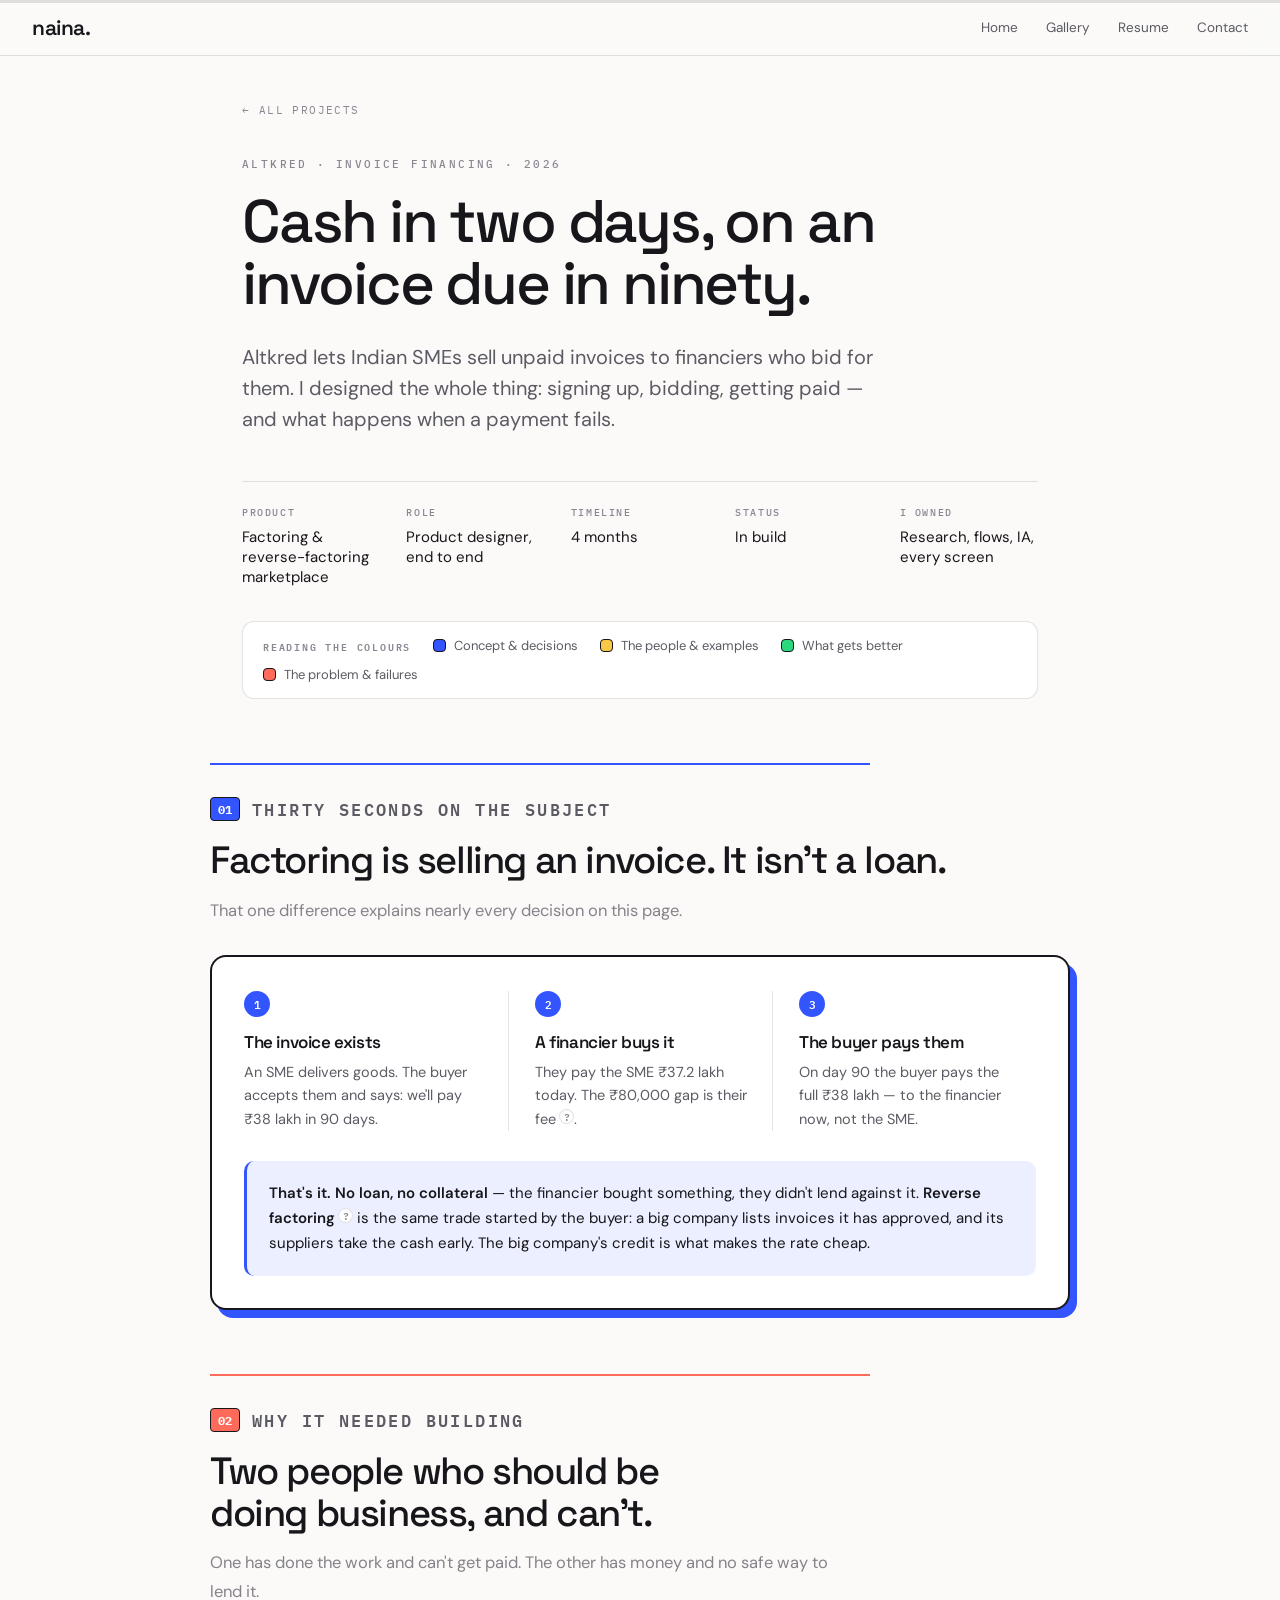
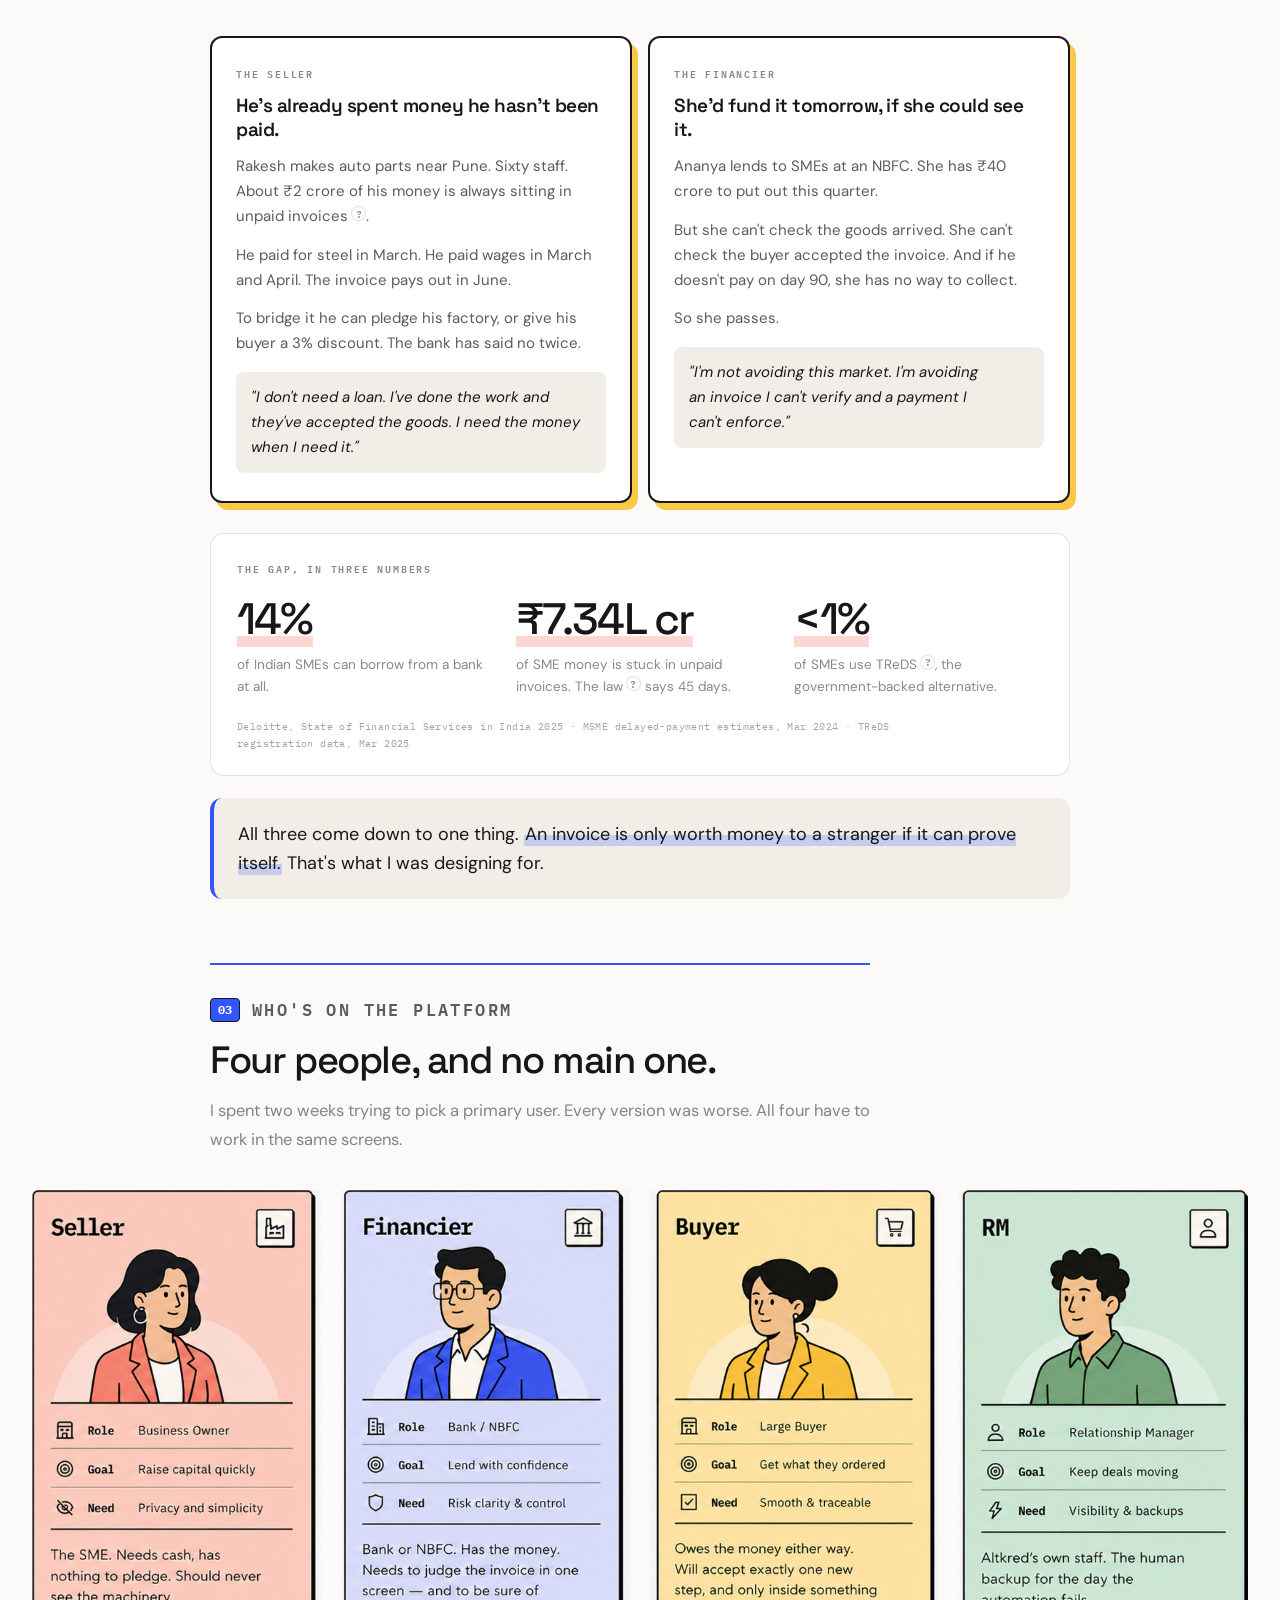
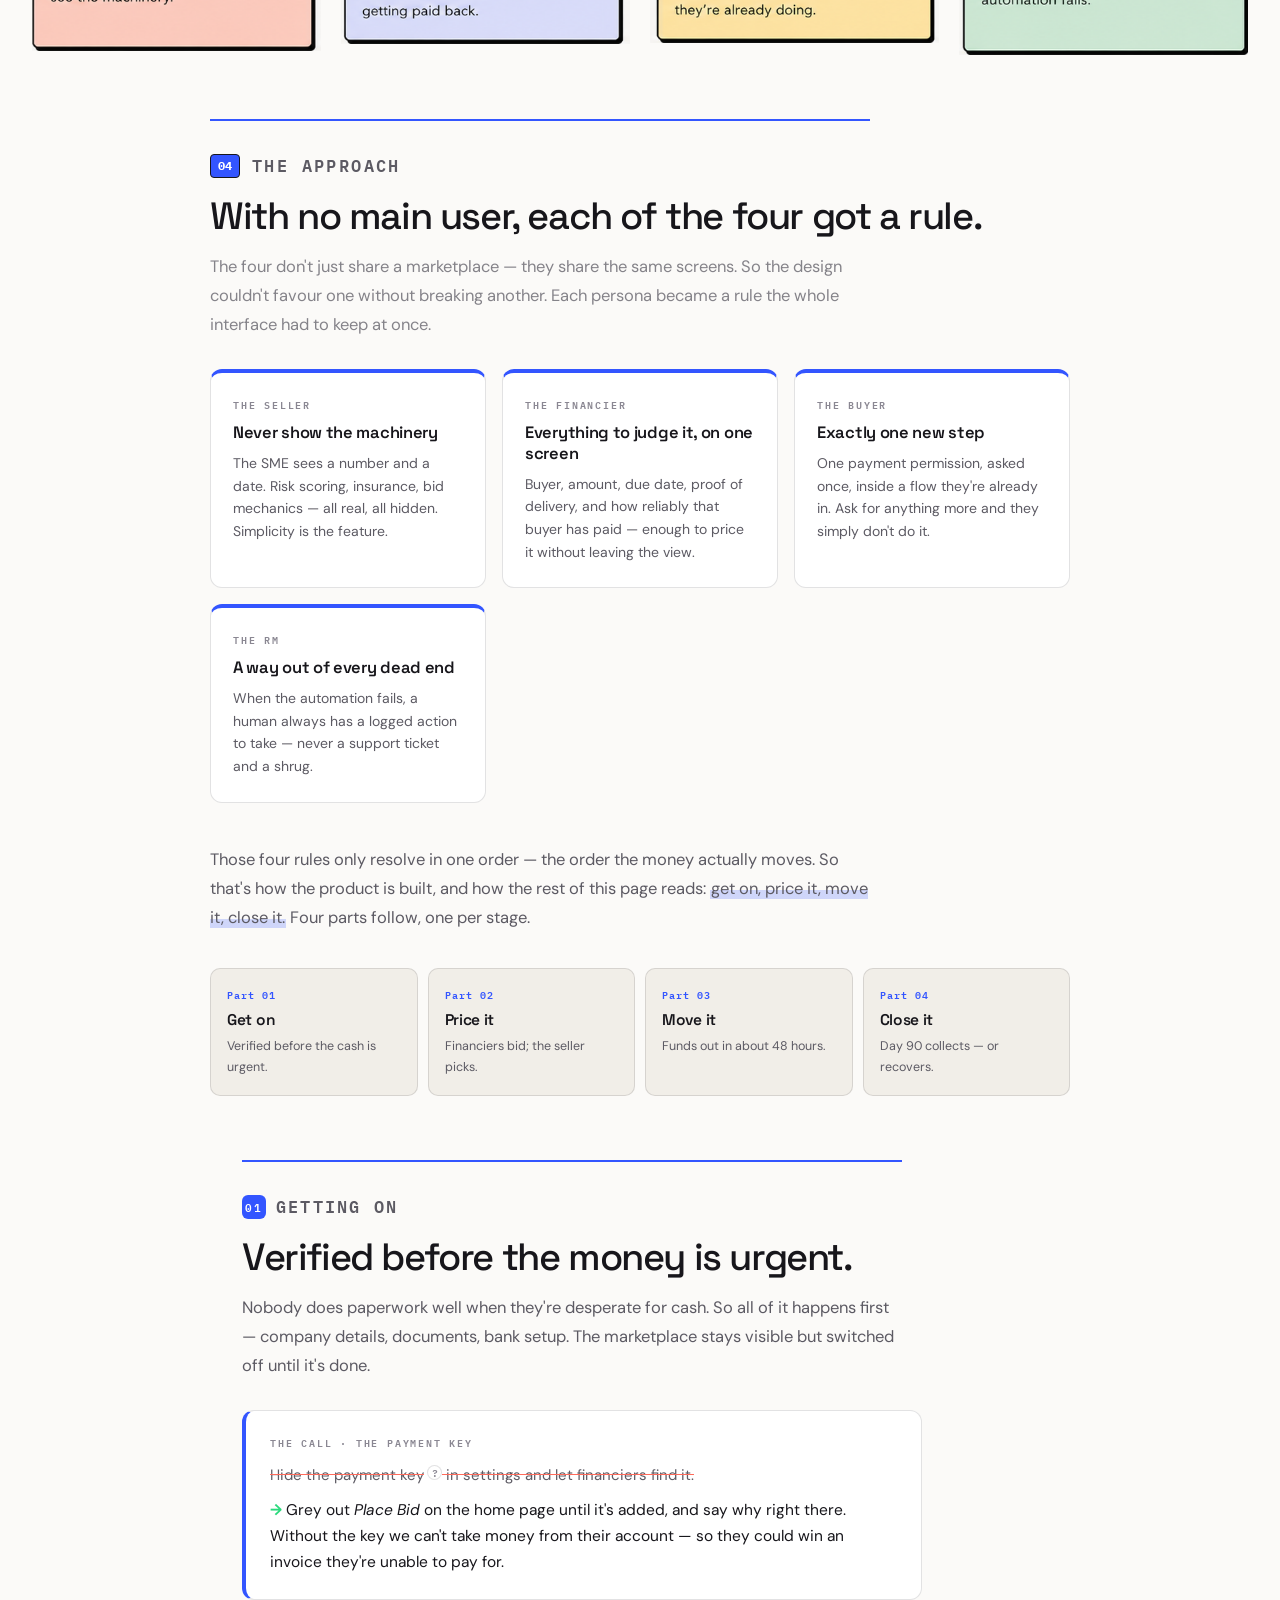
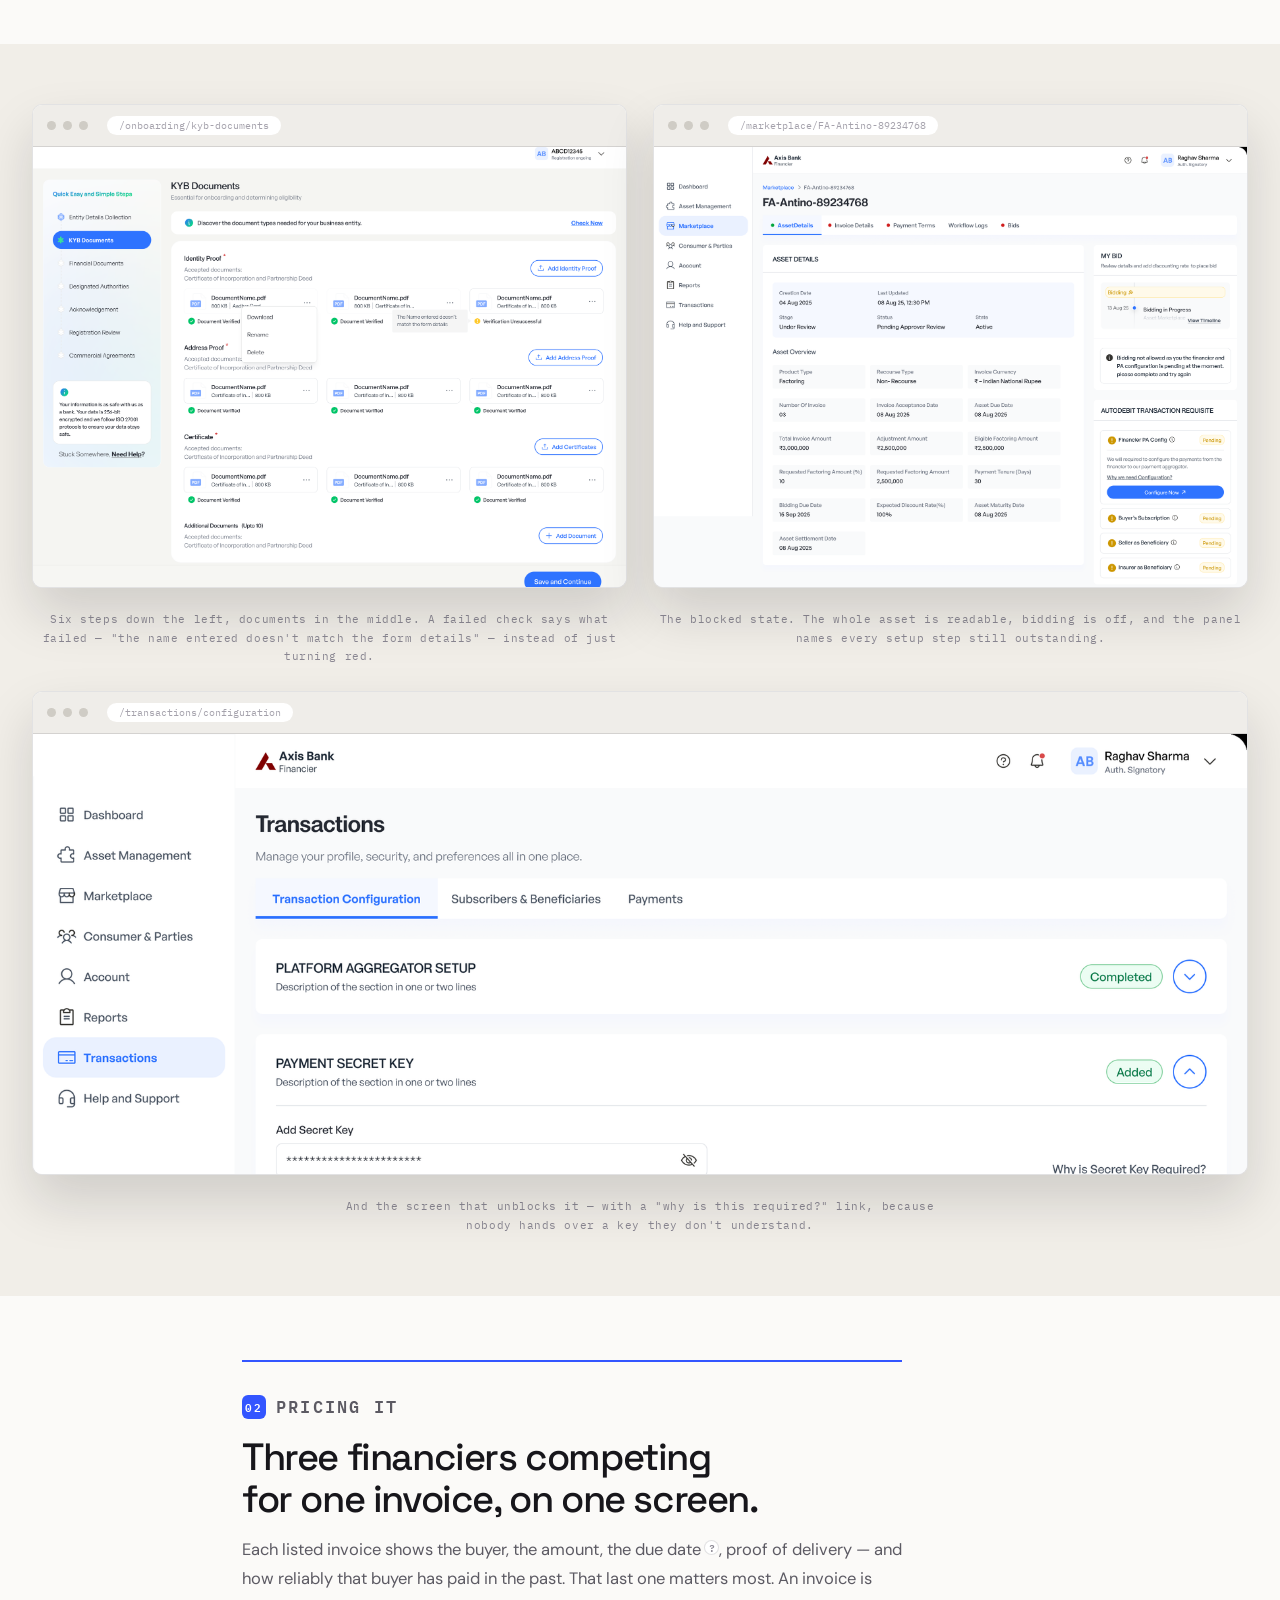
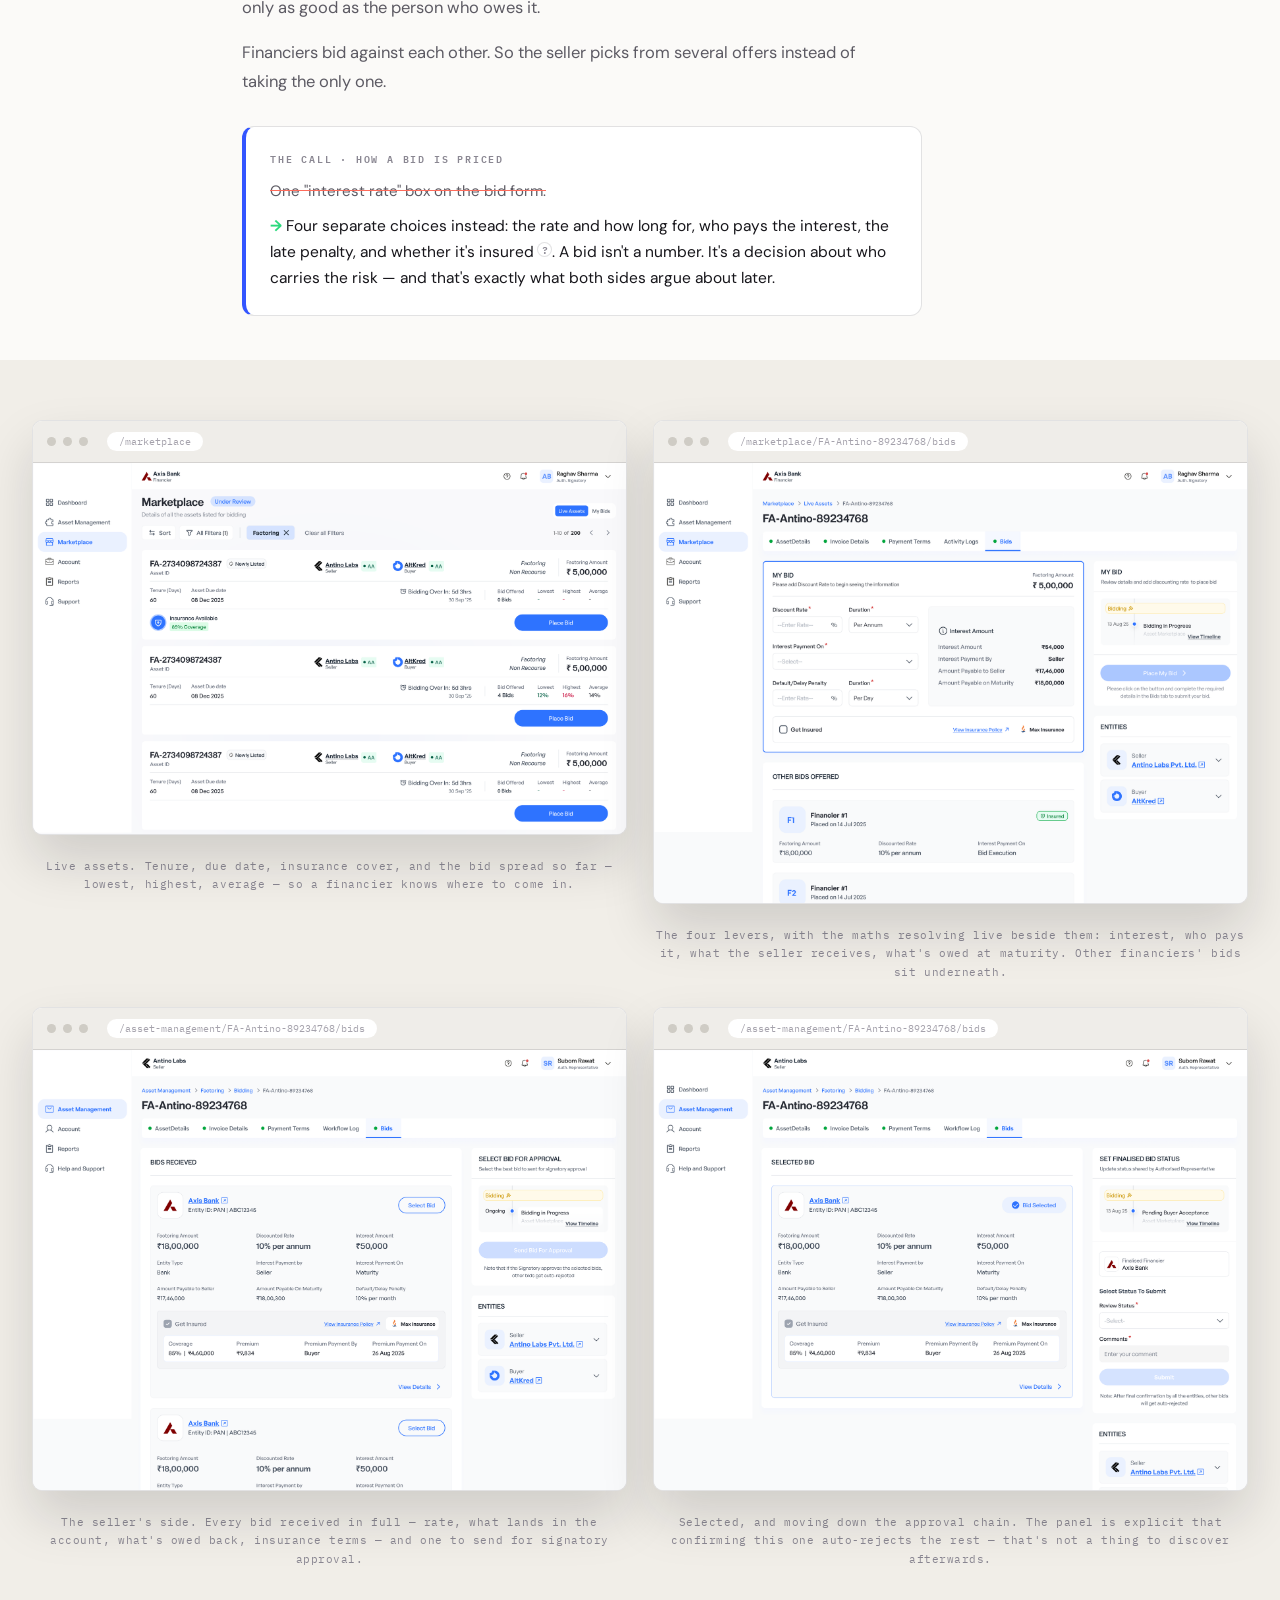
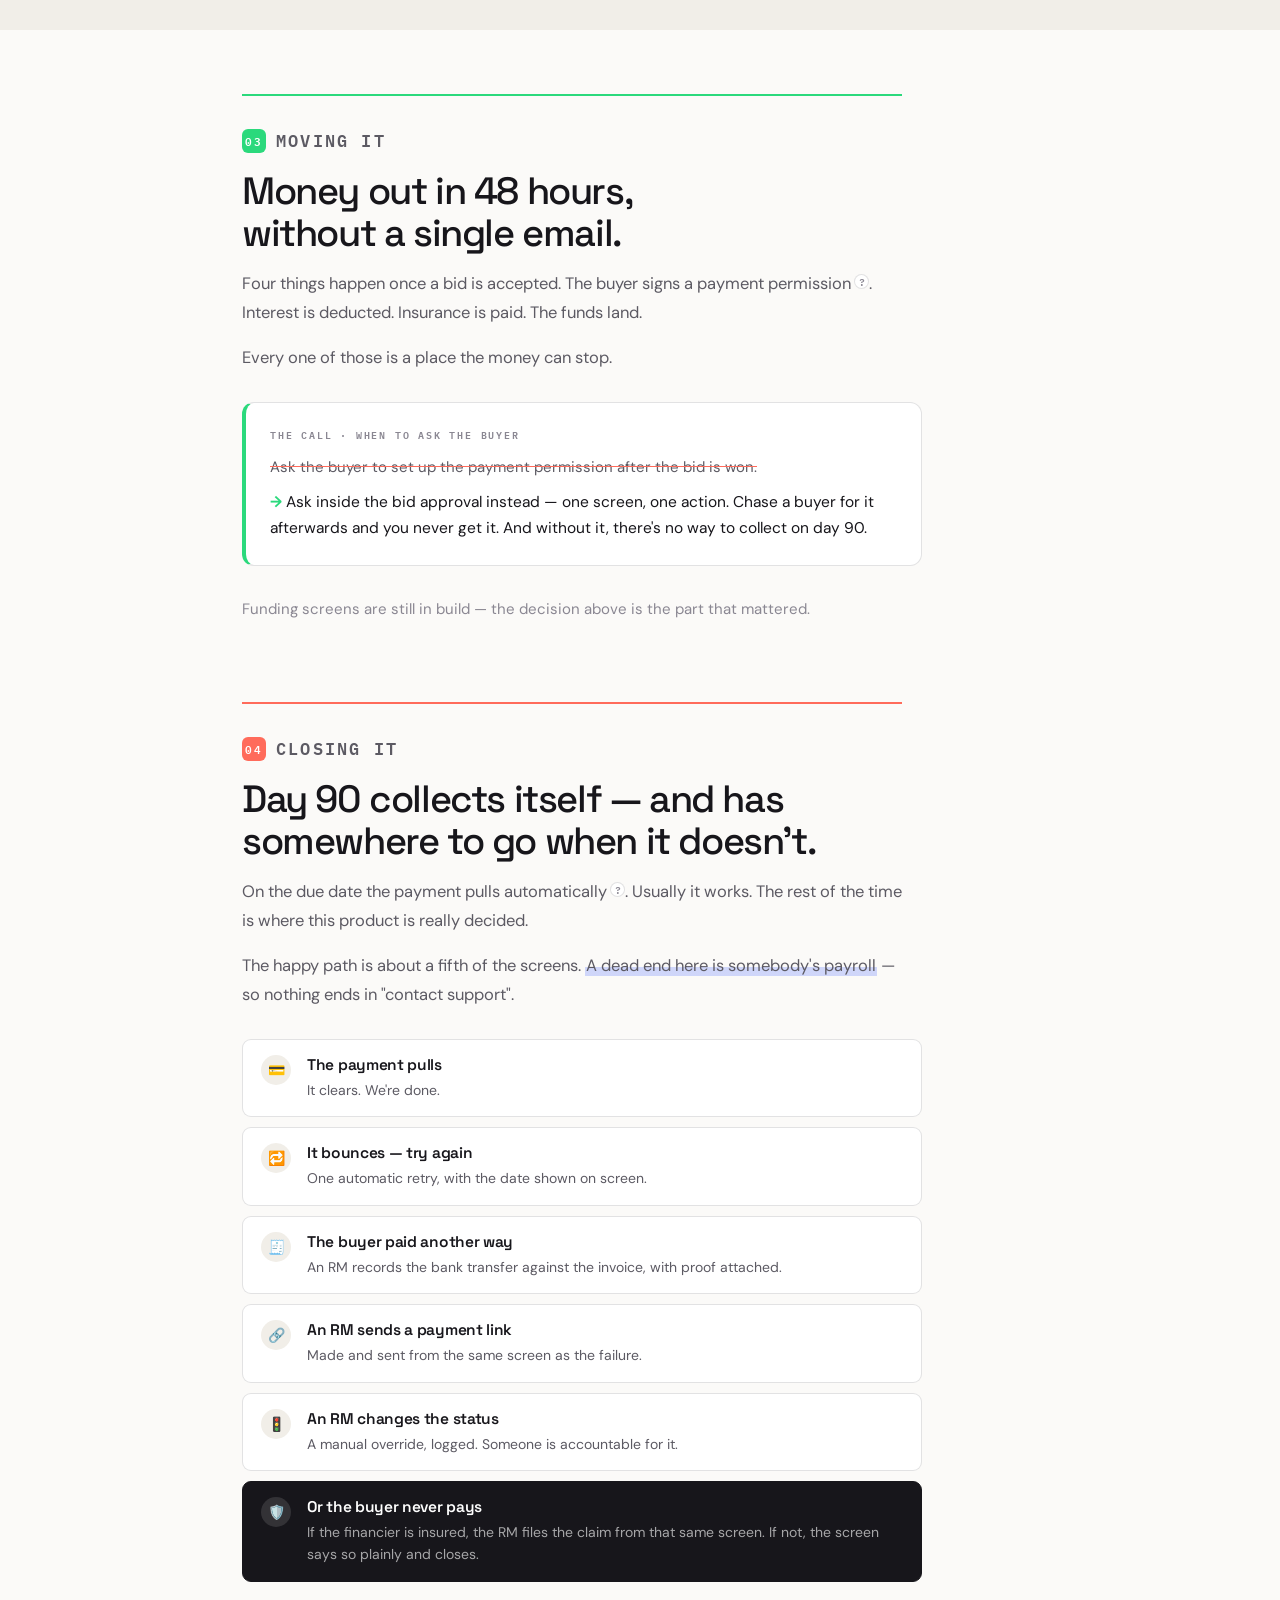
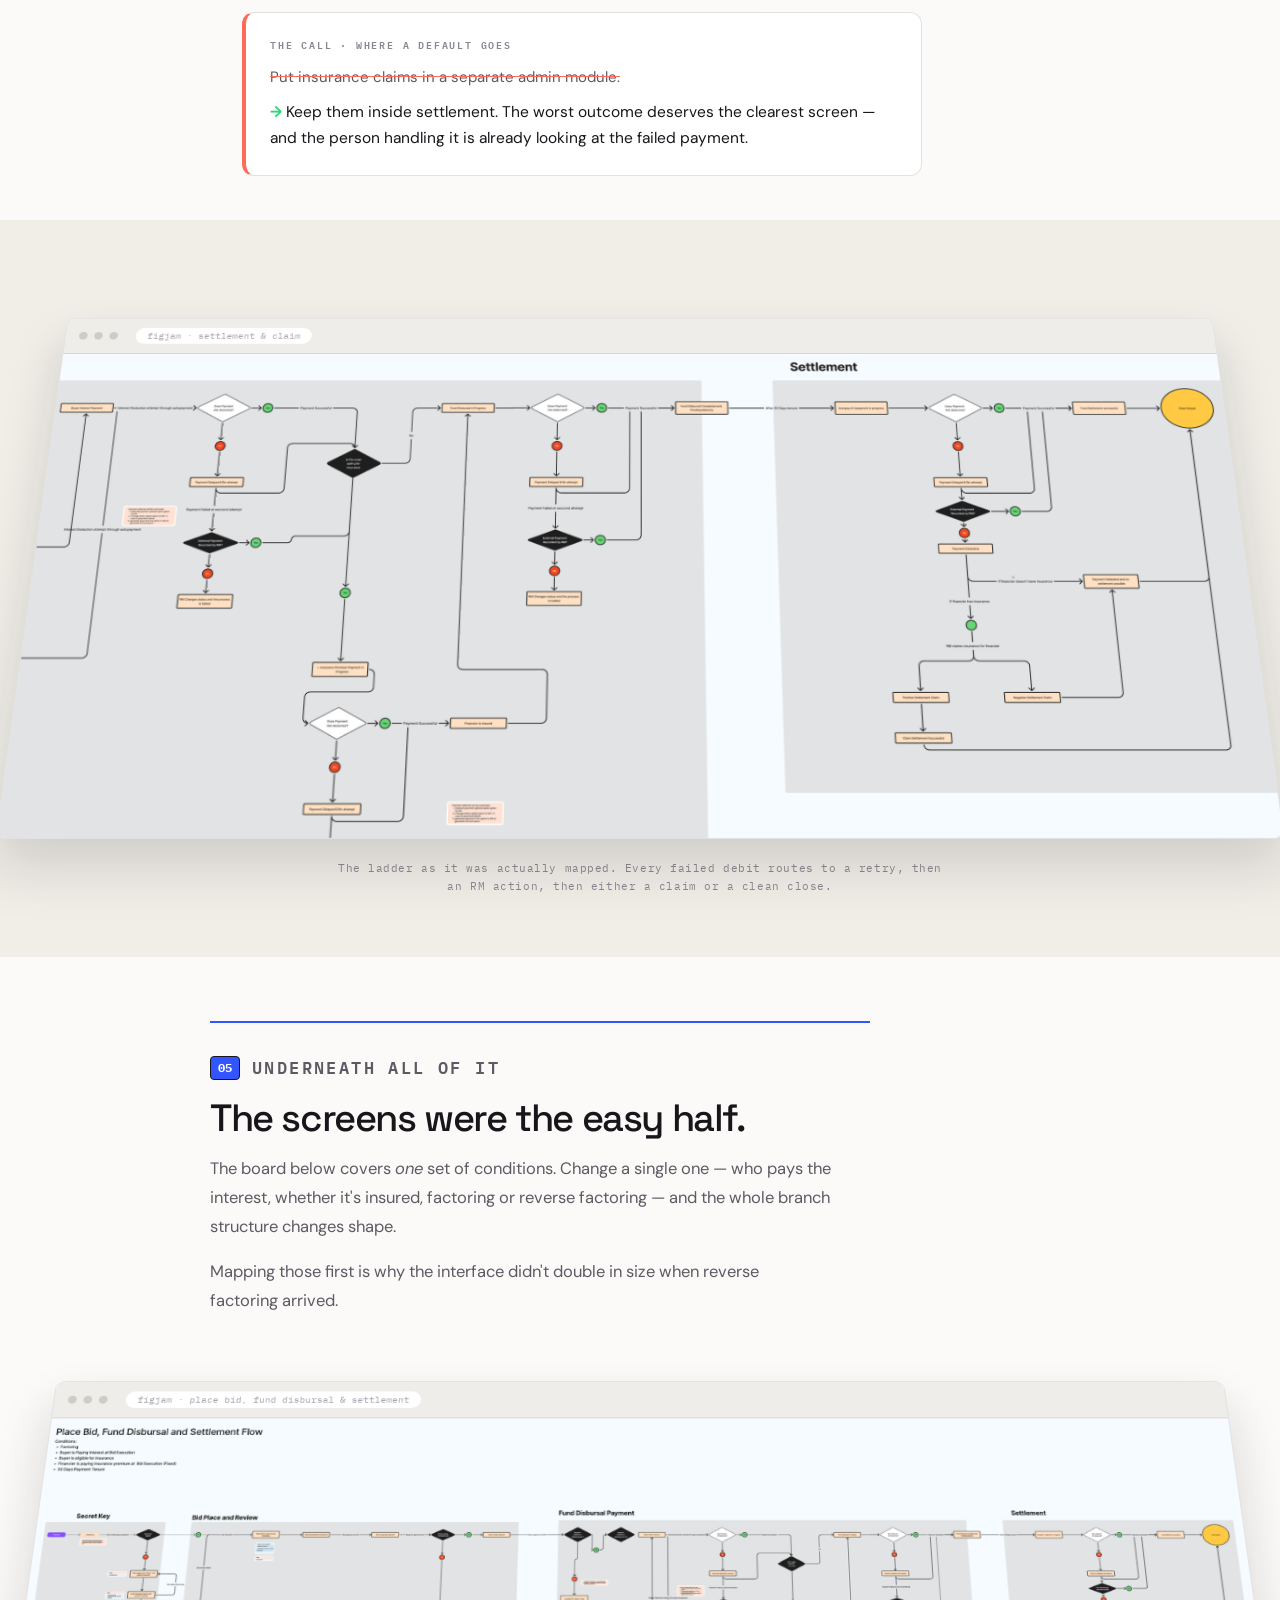
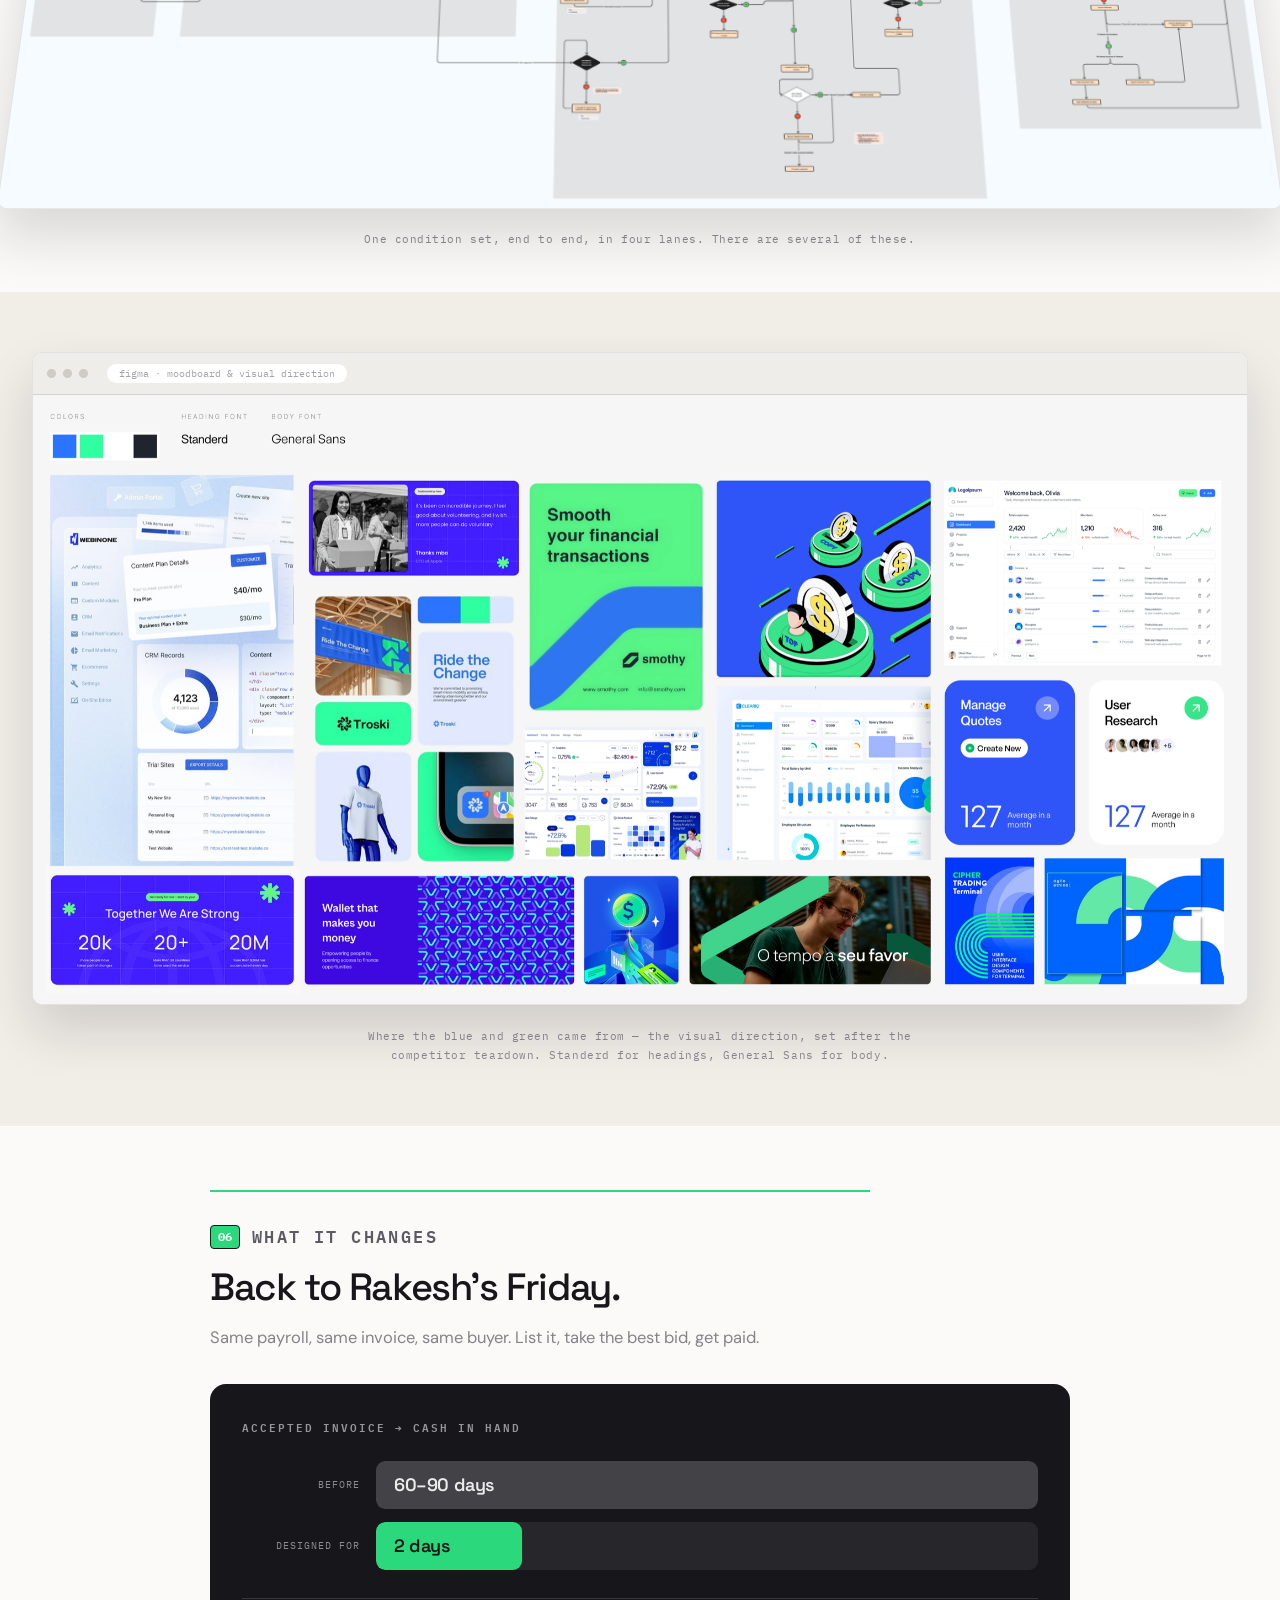
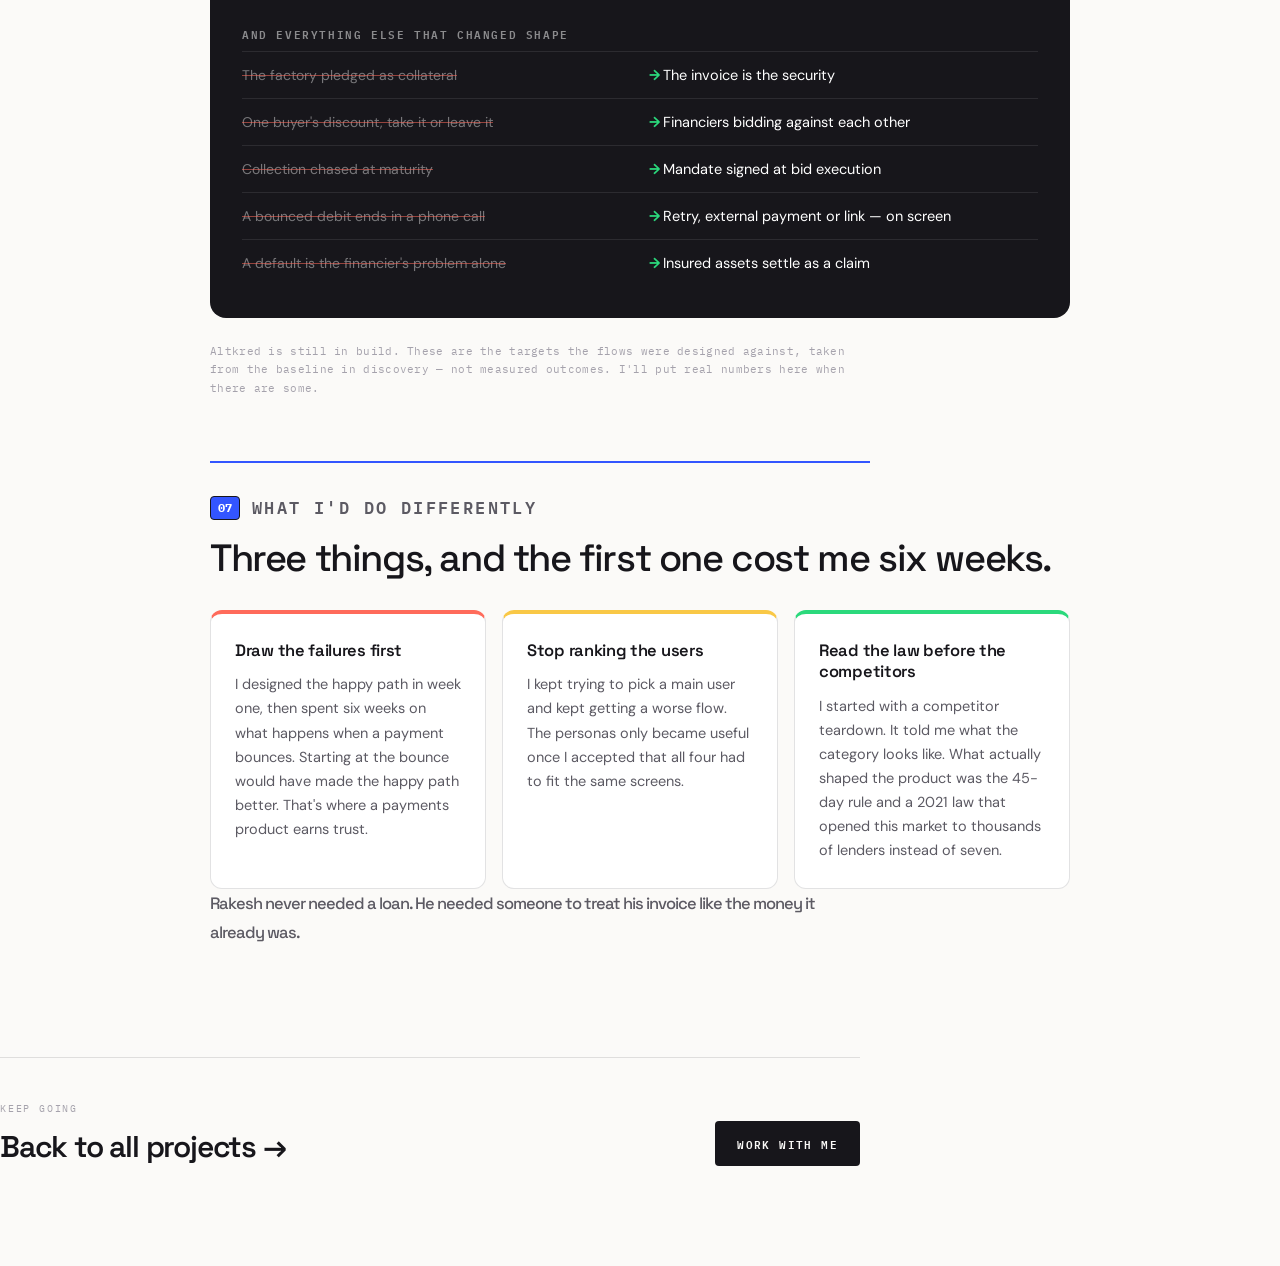
==== case-study-altkred.html @ 7bcc80dd "Portfolio pass: fixed header + Resume, semantic colours, AltKred polish Site-wide - Header is now fi" ====
<!DOCTYPE html>
<html lang="en">
<head>
<meta charset="utf-8">
<meta name="viewport" content="width=device-width, initial-scale=1">
<title>Altkred — Case Study — Naina Gupta</title>
<meta name="description" content="Cash in two days on an invoice due in ninety. How I designed Altkred, an invoice-financing marketplace for Indian SMEs — onboarding to settlement.">
<link rel="preconnect" href="https://fonts.googleapis.com">
<link rel="preconnect" href="https://fonts.gstatic.com" crossorigin>
<link href="https://fonts.googleapis.com/css2?family=Space+Grotesk:wght@400;500;600;700&family=DM+Sans:wght@400;500;600&family=IBM+Plex+Mono:wght@400;500;600&display=swap" rel="stylesheet">

<!--
  ─────────────────────────────────────────────────────────────
  DROPPING IN REAL SCREENS
  Every mockup slot looks like this:

      <div class="ph">LABEL<small>1600 × 1000</small></div>

  Replace that one line with:

      <img class="ph" src="assets/your-export.png" alt="...">

  Nothing else changes — the frame, tilt and caption all stay.
  ─────────────────────────────────────────────────────────────
-->

<style>
  :root {
    --ink: #17161B;
    --muted: #5C5A63;
    --faint: #8A8792;
    --hair: rgba(23,22,27,.12);
    --paper: #FBFAF8;
    --tint: #F1EEE8;

    --yellow: #F9C846;
    --mint:   #63E3C2;
    --purple: #A66BFF;
    --pink:   #FF7EB6;
    --lime:   #C4E75A;
    --coral:  #FF6B5B;

    /* Altkred's own two */
    --blue:   #3355FF;
    --green:  #2BD97C;

    --accent: var(--blue);
    --accent-soft: rgba(51,85,255,.22);
  }

  *, *::before, *::after { box-sizing: border-box; }
  html { scroll-behavior: smooth; scroll-padding-top: 76px; }
  body {
    margin: 0; padding-top: 54px; background: var(--paper); color: var(--ink);
    font-family: 'DM Sans', sans-serif; -webkit-font-smoothing: antialiased;
  }
  @media (prefers-reduced-motion: reduce) { html { scroll-behavior: auto; } }

  /* ── shell ─────────────────────────────────────────────── */
  .wrap { max-width: 860px;  margin: 0 auto; padding: 0 32px; }
  .wide { max-width: 1300px; margin: 0 auto; padding: 0 32px; }

  .rail { position: fixed; top: 0; left: 0; right: 0; height: 3px; background: var(--hair); z-index: 60; }
  .rail > i {
    display: block; height: 100%;
    background: linear-gradient(90deg, var(--blue), var(--green));
    transform: scaleX(0); transform-origin: 0 50%;
  }

  nav.top {
    position: fixed; top: 0; left: 0; right: 0; z-index: 50;
    display: flex; align-items: center; justify-content: space-between; gap: 16px;
    padding: 14px 32px;
    background: rgba(251,250,248,.82); backdrop-filter: saturate(1.15) blur(11px);
    -webkit-backdrop-filter: saturate(1.15) blur(11px); border-bottom: 1px solid var(--hair);
  }
  nav.top .mark {
    font-family: 'Space Grotesk', sans-serif; font-weight: 600; font-size: 21px;
    letter-spacing: -.4px; color: var(--ink); text-decoration: none;
  }
  nav.top .links { display: flex; gap: 28px; }
  nav.top .links a { text-decoration: none; font-size: 13.5px; color: var(--muted); transition: color .2s; }
  nav.top .links a:hover { color: var(--ink); }

  /* ── type ──────────────────────────────────────────────── */
  .kicker {
    margin: 0 0 20px; font-family: 'IBM Plex Mono', monospace; font-size: 10.5px;
    font-weight: 500; letter-spacing: 2.4px; text-transform: uppercase; color: var(--faint);
  }
  h1 {
    margin: 0; font-family: 'Space Grotesk', sans-serif; font-weight: 500;
    font-size: clamp(34px, 6.2vw, 60px); line-height: 1.04; letter-spacing: -2.2px;
    text-wrap: balance;
  }
  h2 {
    margin: 0 0 14px; font-family: 'Space Grotesk', sans-serif; font-weight: 500;
    font-size: clamp(26px, 4.6vw, 38px); line-height: 1.1; letter-spacing: -1.4px;
    text-wrap: balance;
  }
  .standfirst { margin: 26px 0 0; font-size: clamp(17px, 2.3vw, 20px); line-height: 1.55; color: var(--muted); max-width: 640px; text-wrap: pretty; }
  .sub { margin: 0 0 30px; font-size: clamp(16px, 2.1vw, 18.5px); line-height: 1.6; color: var(--ink); opacity: .74; max-width: 660px; text-wrap: pretty; }
  p { text-wrap: pretty; }
  .sec p { margin: 0 0 16px; font-size: 16.5px; line-height: 1.76; color: var(--muted); max-width: 660px; }
  .sec p:last-child { margin-bottom: 0; }
  /* highlights always mean "important note" — one colour, blue, everywhere */
  mark.hl { background: linear-gradient(transparent 56%, rgba(51,85,255,.22) 56%); color: inherit; padding: 0 1px; }
  strong { font-weight: 600; color: var(--ink); }

  .sec { padding: 64px 0 0; scroll-margin-top: 76px; }
  /* every section opens with a rule in its own semantic colour, so the
     boundary between one section and the next is unmistakable */
  .eyebrow {
    display: flex; align-items: center; gap: 12px; margin: 0 0 22px;
    padding-top: 30px; border-top: 2px solid var(--accent);
    font-family: 'IBM Plex Mono', monospace; font-size: 11px; font-weight: 600;
    letter-spacing: 2.4px; text-transform: uppercase; color: var(--ink);
  }
  .eyebrow b {
    display: inline-flex; align-items: center; justify-content: center;
    min-width: 30px; height: 24px; padding: 0 7px; border-radius: 4px;
    background: var(--accent); border: 1.5px solid var(--ink); color: #FFFFFF;
    font-size: 12px; letter-spacing: 0;
  }

  /* ── meta strip ────────────────────────────────────────── */
  .meta {
    display: grid; grid-template-columns: repeat(auto-fit, minmax(132px, 1fr));
    gap: 26px; margin: 46px 0 0; padding-top: 24px; border-top: 1px solid var(--hair);
  }
  .meta dt { font-family: 'IBM Plex Mono', monospace; font-size: 9.5px; font-weight: 500; letter-spacing: 1.6px; text-transform: uppercase; color: var(--faint); }
  .meta dd { margin: 8px 0 0; font-size: 15px; }

  /* ── glossary "?" ──────────────────────────────────────── */
  .q {
    display: inline-flex; align-items: center; justify-content: center;
    width: 15px; height: 15px; margin-left: 3px; padding: 0;
    vertical-align: 3px; border: 1px solid var(--hair); border-radius: 50%;
    background: #FFFFFF; color: var(--faint); cursor: pointer;
    font-family: 'IBM Plex Mono', monospace; font-size: 9.5px; font-weight: 600; line-height: 1;
    transition: background .16s ease, color .16s ease, border-color .16s ease;
  }
  .q:hover, .q:focus-visible, .q[aria-expanded="true"] {
    background: var(--ink); color: #FFFFFF; border-color: var(--ink); outline: none;
  }
  .pop {
    position: absolute; z-index: 55; width: min(320px, calc(100vw - 32px));
    padding: 16px 18px 17px; border-radius: 10px;
    background: var(--ink); color: #FFFFFF;
    box-shadow: 0 18px 40px rgba(23,22,27,.3);
    font-size: 14px; line-height: 1.62;
  }
  .pop b {
    display: block; margin-bottom: 7px; color: var(--green);
    font-family: 'IBM Plex Mono', monospace; font-size: 9.5px; font-weight: 600;
    letter-spacing: 1.8px; text-transform: uppercase;
  }
  .glossary-note {
    margin: 30px 0 0; padding: 13px 16px; border-radius: 8px;
    background: var(--tint); border: 1px dashed var(--hair);
    font-family: 'IBM Plex Mono', monospace; font-size: 10.5px; line-height: 1.7;
    letter-spacing: .3px; color: var(--muted);
  }

  /* ── the primer ────────────────────────────────────────── */
  .primer { margin: 30px 0 0; padding: 34px 32px 32px; background: #FFFFFF; border: 2px solid var(--ink); border-radius: 16px; box-shadow: 7px 8px 0 var(--blue); }
  .steps { display: grid; grid-template-columns: repeat(auto-fit, minmax(190px, 1fr)); gap: 0; margin: 0; }
  .step { position: relative; padding: 0 22px 0 0; }
  .step + .step { padding-left: 26px; border-left: 1px solid var(--hair); }
  .step .n {
    display: inline-flex; align-items: center; justify-content: center;
    width: 26px; height: 26px; border-radius: 50%; background: var(--blue); color: #FFFFFF;
    font-family: 'IBM Plex Mono', monospace; font-size: 11px; font-weight: 600;
  }
  .step b { display: block; margin: 14px 0 8px; font-family: 'Space Grotesk', sans-serif; font-weight: 600; font-size: 17px; letter-spacing: -.4px; }
  .step p { margin: 0 !important; font-size: 14.5px !important; line-height: 1.62; color: var(--muted) !important; }
  .primer .flip { margin: 30px 0 0; padding: 20px 22px; border-radius: 10px; background: rgba(51,85,255,.09); border-left: 3px solid var(--blue); }
  .primer .flip p { margin: 0 !important; font-size: 15px !important; line-height: 1.66; color: var(--ink) !important; max-width: none; }

  /* ── stat band ─────────────────────────────────────────── */
  .stats { display: grid; grid-template-columns: repeat(auto-fit, minmax(180px, 1fr)); gap: 30px; margin: 34px 0 0; }
  .stat .n { font-family: 'Space Grotesk', sans-serif; font-weight: 500; font-size: clamp(34px, 4.6vw, 44px); letter-spacing: -1.8px; line-height: 1; }
  .stat .n u { text-decoration: none; box-shadow: inset 0 -11px 0 var(--accent-soft); }
  .stat p { margin: 13px 0 0 !important; font-size: 13.5px !important; line-height: 1.6; color: var(--faint) !important; }
  .source { margin: 24px 0 0 !important; font-family: 'IBM Plex Mono', monospace; font-size: 10px !important; letter-spacing: .4px; color: #A5A2AC !important; }

  /* ── the two-sided problem ─────────────────────────────── */
  .sides { display: grid; grid-template-columns: repeat(auto-fit, minmax(288px, 1fr)); gap: 16px; margin: 30px 0 0; }
  .sideq { padding: 26px 24px 28px; border-radius: 12px; background: #FFFFFF; border: 2px solid var(--ink); }
  /* both cards are people → yellow, per the legend */
  .sideq.a { box-shadow: 6px 7px 0 var(--yellow); }
  .sideq.b { box-shadow: 6px 7px 0 var(--yellow); }
  .sideq .who { font-family: 'IBM Plex Mono', monospace; font-size: 9.5px; font-weight: 600; letter-spacing: 1.8px; text-transform: uppercase; color: var(--faint); }
  .sideq h3 { margin: 12px 0 12px; font-family: 'Space Grotesk', sans-serif; font-weight: 600; font-size: 19px; letter-spacing: -.5px; line-height: 1.25; }
  .sideq p { margin: 0 0 14px !important; font-size: 15px !important; line-height: 1.66; color: var(--muted) !important; max-width: none; }
  .sideq p:last-child { margin-bottom: 0 !important; }
  .sideq .said { margin-top: 16px !important; padding: 13px 15px; border-radius: 8px; background: var(--tint); font-style: italic; color: var(--ink) !important; }

  /* ── persona cards ─────────────────────────────────────── */
  .personas { display: grid; grid-template-columns: repeat(4, 1fr); gap: 20px; }
  .personas img { width: 100%; height: auto; display: block; }
  @media (max-width: 1000px) { .personas { grid-template-columns: repeat(2, 1fr); gap: 16px; } }
  @media (max-width: 540px)  { .personas { grid-template-columns: 1fr; max-width: 340px; margin: 0 auto; } }

  /* ── journeys ──────────────────────────────────────────── */
  .journey { padding: 64px 0 0; }
  .jnum {
    display: flex; align-items: center; gap: 10px; margin: 0 0 16px;
    padding-top: 30px; border-top: 2px solid var(--accent);
    font-family: 'IBM Plex Mono', monospace; font-size: 10.5px; font-weight: 600;
    letter-spacing: 2.2px; text-transform: uppercase; color: var(--faint);
  }
  .jnum .part { color: var(--accent); }
  .jnum i { font-style: normal; display: inline-flex; align-items: center; justify-content: center; width: 24px; height: 24px; border-radius: 6px; background: var(--accent); color: #FFFFFF; font-size: 11px; }
  .journey h2 { max-width: 700px; }
  .journey > .wrap > p { font-size: 16.5px; line-height: 1.76; color: var(--muted); max-width: 660px; margin: 0 0 16px; }

  .call {
    margin: 30px 0 0; padding: 22px 24px 24px; border-radius: 12px;
    background: #FFFFFF; border: 1.5px solid var(--hair); border-left: 4px solid var(--accent);
    max-width: 680px;
  }
  .call .lbl { font-family: 'IBM Plex Mono', monospace; font-size: 9.5px; font-weight: 600; letter-spacing: 1.8px; text-transform: uppercase; color: var(--faint); }
  .call .x { margin: 12px 0 10px !important; font-size: 15px !important; line-height: 1.6; color: var(--muted) !important; }
  .call .x s { text-decoration-color: var(--coral); }
  .call .y { margin: 0 !important; font-size: 15.5px !important; line-height: 1.68; color: var(--ink) !important; }
  .call .y::before { content: "→ "; color: var(--green); font-weight: 700; }

  /* ── mockup slots ──────────────────────────────────────── */
  .band { margin: 44px 0 0; padding: 60px 0 62px; background: var(--tint); }
  .band.plain { background: transparent; padding: 0; margin-top: 40px; }
  .shot { margin: 0; perspective: 1600px; }
  .shot + .shot { margin-top: 44px; }
  .browser {
    transform: rotateX(var(--tilt-deg, 18deg)) scale(var(--tilt-scale, 1.04));
    transform-origin: 50% 92%;
    border-radius: 10px; overflow: hidden; background: #FFFFFF;
    border: 1.5px solid var(--hair); box-shadow: 0 26px 52px rgba(23,22,27,.15);
    will-change: transform;
  }
  .browser .bar { display: flex; align-items: center; gap: 7px; padding: 11px 14px; background: #EFEDE9; border-bottom: 1px solid var(--hair); }
  .browser .bar i { width: 9px; height: 9px; border-radius: 50%; background: #CFCCC5; }
  .browser .bar span { margin-left: 12px; padding: 3px 12px; border-radius: 20px; background: #FFFFFF; font-family: 'IBM Plex Mono', monospace; font-size: 10px; color: #A5A2AC; }
  .ph {
    display: flex; flex-direction: column; align-items: center; justify-content: center; gap: 8px;
    width: 100%; aspect-ratio: 16/10; background:
      repeating-linear-gradient(135deg, rgba(51,85,255,.045) 0 12px, transparent 12px 24px), #F7F7F9;
    font-family: 'IBM Plex Mono', monospace; font-size: 11px; font-weight: 600;
    letter-spacing: 1.8px; text-transform: uppercase; color: #B4B1BA; text-align: center; padding: 20px;
  }
  .ph small { font-size: 9.5px; font-weight: 400; letter-spacing: 1px; color: #C9C6CE; }
  /* product screens are capped so they don't dominate the page; the top of
     each screen is what matters, so the crop is anchored to the top */
  img.ph { display: block; width: 100%; aspect-ratio: auto; height: auto; max-height: 440px; object-fit: cover; object-position: top center; background: none; padding: 0; }
  /* wide reference boards (flow boards, moodboard) are meant to be seen whole */
  .wideboard img.ph { max-height: none; object-fit: contain; }

  /* two screens per row */
  .grid2 { display: grid; grid-template-columns: repeat(2, 1fr); gap: 26px; margin: 0; }
  .grid2 > .shot { margin: 0; }
  .grid2 > .shot:last-child:nth-child(odd) { grid-column: 1 / -1; }
  .grid2 figcaption { text-align: left; margin-left: 0; }

  /* the evidence panel + takeaway in the problem section */
  .evidence { margin: 30px 0 0; padding: 26px 26px 22px; border: 1.5px solid var(--hair); border-radius: 14px; background: #FFFFFF; }
  .evidence .ev-label { margin: 0 0 20px; font-family: 'IBM Plex Mono', monospace; font-size: 10px; font-weight: 600; letter-spacing: 1.8px; text-transform: uppercase; color: var(--faint); }
  .evidence .stats { margin: 0; }
  .evidence .source { margin: 20px 0 0 !important; }
  .takeaway { margin: 22px 0 0; padding: 22px 24px; border-radius: 12px; background: var(--tint); border-left: 4px solid var(--blue); }
  .takeaway p { margin: 0 !important; font-size: 18px !important; line-height: 1.6; color: var(--ink) !important; max-width: none; }
  .shot figcaption {
    margin: 22px auto 0; max-width: 620px; text-align: center;
    font-family: 'IBM Plex Mono', monospace; font-size: 10.5px; line-height: 1.75;
    letter-spacing: .55px; color: var(--faint);
  }
  .pair { display: grid; grid-template-columns: repeat(auto-fit, minmax(300px, 1fr)); gap: 28px; }
  .pair .shot + .shot { margin-top: 0; }
  .pair figcaption { text-align: left; margin-left: 0; }
  .pair .ph { aspect-ratio: 4/3; }

  /* ── the recovery ladder ───────────────────────────────── */
  .ladder { margin: 30px 0 0; display: grid; gap: 10px; max-width: 680px; }
  .rung { display: grid; grid-template-columns: 30px 1fr; gap: 16px; align-items: start; padding: 15px 18px; border-radius: 9px; background: #FFFFFF; border: 1.5px solid var(--hair); }
  .rung i { font-style: normal; display: inline-flex; align-items: center; justify-content: center; width: 30px; height: 30px; border-radius: 50%; background: var(--tint); font-size: 14px; }
  .rung b { display: block; font-family: 'Space Grotesk', sans-serif; font-weight: 600; font-size: 15.5px; letter-spacing: -.3px; }
  .rung span { display: block; margin-top: 4px; font-size: 14px; line-height: 1.6; color: var(--muted); }
  .rung.last { background: var(--ink); border-color: var(--ink); }
  .rung.last b { color: #FFFFFF; }
  .rung.last span { color: rgba(255,255,255,.62); }
  .rung.last i { background: rgba(255,255,255,.12); }

  /* ── outcome ───────────────────────────────────────────── */
  .metric { margin: 32px 0 0; padding: 34px 32px 32px; border-radius: 16px; background: var(--ink); color: #FFFFFF; }
  .metric .cap { margin: 0 0 24px; font-family: 'IBM Plex Mono', monospace; font-size: 10.5px; font-weight: 600; letter-spacing: 2px; text-transform: uppercase; color: rgba(255,255,255,.55); }
  .metric .bar { display: grid; grid-template-columns: 118px 1fr; gap: 16px; align-items: center; margin-bottom: 13px; }
  .metric .bar .lbl { font-family: 'IBM Plex Mono', monospace; font-size: 10px; letter-spacing: 1px; text-transform: uppercase; color: rgba(255,255,255,.5); text-align: right; }
  .metric .track { height: 48px; border-radius: 9px; background: rgba(255,255,255,.07); overflow: hidden; }
  .metric .fill { height: 100%; border-radius: 9px; display: flex; align-items: center; padding: 0 18px; font-family: 'Space Grotesk', sans-serif; font-weight: 600; font-size: 18px; letter-spacing: -.4px; white-space: nowrap; }
  .metric .fill.was { width: 100%; background: rgba(255,255,255,.13); color: rgba(255,255,255,.9); }
  .metric .fill.now { width: 22%; min-width: 146px; background: var(--green); color: var(--ink); }
  .metric .swaps { margin-top: 28px; padding-top: 26px; border-top: 1px solid rgba(255,255,255,.14); }
  .metric .swaps .lbl2 { margin: 0 0 8px; font-family: 'IBM Plex Mono', monospace; font-size: 10.5px; font-weight: 600; letter-spacing: 1.6px; text-transform: uppercase; color: rgba(255,255,255,.5); }
  .metric .swaps .r { display: grid; grid-template-columns: 1fr 1fr; gap: 18px; padding: 14px 0; border-top: 1px solid rgba(255,255,255,.09); align-items: baseline; }
  .metric .swaps .was { font-size: 14px; color: rgba(255,255,255,.42); text-decoration: line-through; text-decoration-color: rgba(255,107,91,.55); }
  .metric .swaps .now { font-size: 14.5px; color: #FFFFFF; }
  .metric .swaps .now::before { content: "→ "; color: var(--green); font-weight: 700; }
  .note { margin: 24px 0 0 !important; font-family: 'IBM Plex Mono', monospace; font-size: 10.5px !important; line-height: 1.75 !important; letter-spacing: .3px; color: #A5A2AC !important; max-width: 620px; }

  /* ── learnings ─────────────────────────────────────────── */
  .learn { display: grid; grid-template-columns: repeat(auto-fit, minmax(230px, 1fr)); gap: 16px; margin: 30px 0 0; }
  .lrn { padding: 26px 24px; border-radius: 12px; background: #FFFFFF; border: 1.5px solid var(--hair); border-top: 4px solid var(--accent); }
  .lrn b { display: block; margin: 0 0 11px; font-family: 'Space Grotesk', sans-serif; font-weight: 600; font-size: 16.5px; letter-spacing: -.3px; line-height: 1.3; }
  .lrn p { margin: 0 !important; font-size: 14.5px !important; line-height: 1.66; color: var(--muted) !important; max-width: none; }
  .closer { margin: 40px 0 0; font-family: 'Space Grotesk', sans-serif; font-weight: 500; font-size: clamp(21px, 3.2vw, 28px); line-height: 1.34; letter-spacing: -1px; color: var(--ink); max-width: 680px; }

  /* ── footer ────────────────────────────────────────────── */
  .end { margin: 110px 0 0; padding: 44px 0 100px; border-top: 1px solid var(--hair); }
  .end-in { display: flex; flex-wrap: wrap; align-items: flex-end; justify-content: space-between; gap: 28px; }
  .end .lead { font-family: 'IBM Plex Mono', monospace; font-size: 10px; letter-spacing: 1.8px; text-transform: uppercase; color: #A5A2AC; }
  .end a.big { display: block; margin-top: 12px; text-decoration: none; font-family: 'Space Grotesk', sans-serif; font-weight: 600; font-size: clamp(24px, 4vw, 30px); letter-spacing: -1.2px; color: var(--ink); }
  .btn {
    display: inline-flex; align-items: center; gap: 10px; padding: 13px 22px;
    text-decoration: none; background: var(--ink); color: var(--paper); border-radius: 4px;
    font-family: 'IBM Plex Mono', monospace; font-size: 11px; font-weight: 600;
    letter-spacing: 1.4px; text-transform: uppercase;
    transition: transform .14s ease, box-shadow .14s ease;
  }
  .btn:hover { transform: translateY(-2px); box-shadow: 0 6px 16px rgba(23,22,27,.22); }

  /* ── colour legend (states what the colours mean) ─────── */
  .legend { display: flex; flex-wrap: wrap; align-items: center; gap: 11px 22px; margin: 34px 0 0; padding: 15px 20px; border: 1px solid var(--hair); border-radius: 12px; background: #FFFFFF; }
  .legend .lgt { font-family: 'IBM Plex Mono', monospace; font-size: 9.5px; font-weight: 600; letter-spacing: 1.8px; text-transform: uppercase; color: var(--faint); }
  .legend .lg { display: inline-flex; align-items: center; gap: 8px; font-size: 13px; color: var(--muted); }
  .legend .lg::before { content: ""; width: 13px; height: 13px; border-radius: 4px; background: var(--c); border: 1.5px solid var(--ink); flex: none; }

  /* ── the approach: principles + phase overview ─────────── */
  .pgrid { display: grid; grid-template-columns: repeat(auto-fit, minmax(224px, 1fr)); gap: 16px; margin: 30px 0 0; }
  .pcard { padding: 22px 22px 24px; border-radius: 12px; background: #FFFFFF; border: 1.5px solid var(--hair); border-top: 4px solid var(--accent); }
  .pcard .who { font-family: 'IBM Plex Mono', monospace; font-size: 9.5px; font-weight: 600; letter-spacing: 1.8px; text-transform: uppercase; color: var(--faint); }
  .pcard b { display: block; margin: 10px 0 8px; font-family: 'Space Grotesk', sans-serif; font-weight: 600; font-size: 16.5px; letter-spacing: -.3px; line-height: 1.25; }
  .pcard p { margin: 0 !important; font-size: 14px !important; line-height: 1.62; color: var(--muted) !important; max-width: none; }
  .phases { display: grid; grid-template-columns: repeat(auto-fit, minmax(152px, 1fr)); gap: 10px; margin: 36px 0 0; }
  .phase { padding: 16px 16px 18px; border-radius: 10px; background: var(--tint); border: 1px solid var(--hair); }
  .phase .pn { font-family: 'IBM Plex Mono', monospace; font-size: 10px; font-weight: 600; letter-spacing: 1px; color: var(--blue); }
  .phase b { display: block; margin: 7px 0 4px; font-family: 'Space Grotesk', sans-serif; font-weight: 600; font-size: 15.5px; letter-spacing: -.3px; }
  .phase span { font-size: 12.5px; line-height: 1.5; color: var(--muted); }

  /* ── small screens ─────────────────────────────────────── */
  @media (max-width: 720px) {
    nav.top { padding: 18px 20px; }
    nav.top .links { gap: 18px; }
    .wrap, .wide { padding: 0 20px; }
    .sec, .journey { padding-top: 66px; }
    .band { padding: 40px 0 44px; margin-top: 32px; }
    .shot { perspective: none; }
    .browser { transform: none !important; box-shadow: 0 12px 26px rgba(23,22,27,.12); }
    .shot + .shot { margin-top: 32px; }
    .primer { padding: 24px 20px 26px; }
    .step + .step { padding-left: 0; border-left: none; border-top: 1px solid var(--hair); padding-top: 24px; margin-top: 24px; }
    .step { padding-right: 0; }
    .metric { padding: 24px 20px; }
    .metric .bar { grid-template-columns: 1fr; gap: 7px; }
    .metric .bar .lbl { text-align: left; }
    .metric .swaps .r { grid-template-columns: 1fr; gap: 2px; }
    .sideq { padding: 22px 20px 24px; }
    .grid2 { grid-template-columns: 1fr; gap: 20px; }
    img.ph { max-height: 380px; }
  }
</style>
</head>
<body>

<div class="rail"><i id="readProgress"></i></div>

<nav class="top">
  <a class="mark" href="index.html">naina.</a>
  <div class="links">
    <a href="index.html">Home</a>
    <a href="gallery.html">Gallery</a>
    <a href="assets/Naina-Gupta-Resume.pdf" target="_blank" rel="noopener">Resume</a>
    <a href="index.html#contact">Contact</a>
  </div>
</nav>

<!-- ══════════ HERO ══════════ -->
<header class="wrap" style="padding-top:44px;">
  <a href="index.html#work" style="text-decoration:none; display:inline-flex; gap:9px; margin-bottom:40px; font-family:'IBM Plex Mono',monospace; font-size:10.5px; letter-spacing:1.4px; text-transform:uppercase; color:var(--faint);">← All projects</a>
  <p class="kicker">Altkred · Invoice financing · 2026</p>
  <h1>Cash in two days, on an invoice due in ninety.</h1>
  <p class="standfirst">Altkred lets Indian SMEs sell unpaid invoices to financiers who bid for them. I designed the whole thing: signing up, bidding, getting paid — and what happens when a payment fails.</p>

  <dl class="meta">
    <div><dt>Product</dt><dd>Factoring &amp; reverse-factoring marketplace</dd></div>
    <div><dt>Role</dt><dd>Product designer, end to end</dd></div>
    <div><dt>Timeline</dt><dd>4 months</dd></div>
    <div><dt>Status</dt><dd>In build</dd></div>
    <div><dt>I owned</dt><dd>Research, flows, IA, every screen</dd></div>
  </dl>

  <div class="legend">
    <span class="lgt">Reading the colours</span>
    <span class="lg" style="--c:var(--blue)">Concept &amp; decisions</span>
    <span class="lg" style="--c:var(--yellow)">The people &amp; examples</span>
    <span class="lg" style="--c:var(--green)">What gets better</span>
    <span class="lg" style="--c:var(--coral)">The problem &amp; failures</span>
  </div>
</header>

<!-- ══════════ 01 THE PRIMER ══════════ -->
<section class="sec wrap" style="--accent:var(--blue); --accent-soft:rgba(51,85,255,.22);">
  <p class="eyebrow"><b>01</b> Thirty seconds on the subject</p>
  <h2>Factoring is selling an invoice. It isn't a loan.</h2>
  <p class="sub">That one difference explains nearly every decision on this page.</p>

  <div class="primer">
    <div class="steps">
      <div class="step">
        <span class="n">1</span>
        <b>The invoice exists</b>
        <p>An SME delivers goods. The buyer accepts them and says: we'll pay ₹38 lakh in 90 days.</p>
      </div>
      <div class="step">
        <span class="n">2</span>
        <b>A financier buys it</b>
        <p>They pay the SME ₹37.2 lakh today. The ₹80,000 gap is their fee<button class="q" data-term="discount-rate" aria-label="What is a discount rate?" aria-expanded="false">?</button>.</p>
      </div>
      <div class="step">
        <span class="n">3</span>
        <b>The buyer pays them</b>
        <p>On day 90 the buyer pays the full ₹38 lakh — to the financier now, not the SME.</p>
      </div>
    </div>
    <div class="flip">
      <p><strong>That's it. No loan, no collateral</strong> — the financier bought something, they didn't lend against it. <strong>Reverse factoring<button class="q" data-term="reverse-factoring" aria-label="What is reverse factoring?" aria-expanded="false">?</button></strong> is the same trade started by the buyer: a big company lists invoices it has approved, and its suppliers take the cash early. The big company's credit is what makes the rate cheap.</p>
    </div>
  </div>

</section>

<!-- ══════════ 02 THE PROBLEM ══════════ -->
<section class="sec wrap" style="--accent:var(--coral); --accent-soft:rgba(255,107,91,.28);">
  <p class="eyebrow"><b>02</b> Why it needed building</p>
  <h2>Two people who should be doing business, and can't.</h2>
  <p class="sub">One has done the work and can't get paid. The other has money and no safe way to lend it.</p>

  <div class="sides">
    <div class="sideq a">
      <div class="who">The seller</div>
      <h3>He's already spent money he hasn't been paid.</h3>
      <p>Rakesh makes auto parts near Pune. Sixty staff. About ₹2 crore of his money is always sitting in unpaid invoices<button class="q" data-term="receivable" aria-label="What is a receivable?" aria-expanded="false">?</button>.</p>
      <p>He paid for steel in March. He paid wages in March and April. The invoice pays out in June.</p>
      <p>To bridge it he can pledge his factory, or give his buyer a 3% discount. The bank has said no twice.</p>
      <p class="said">"I don't need a loan. I've done the work and they've accepted the goods. I need the money when I need it."</p>
    </div>
    <div class="sideq b">
      <div class="who">The financier</div>
      <h3>She'd fund it tomorrow, if she could see it.</h3>
      <p>Ananya lends to SMEs at an NBFC. She has ₹40 crore to put out this quarter.</p>
      <p>But she can't check the goods arrived. She can't check the buyer accepted the invoice. And if he doesn't pay on day 90, she has no way to collect.</p>
      <p>So she passes.</p>
      <p class="said">"I'm not avoiding this market. I'm avoiding an invoice I can't verify and a payment I can't enforce."</p>
    </div>
  </div>

  <div class="evidence">
    <p class="ev-label">The gap, in three numbers</p>
    <div class="stats">
      <div class="stat"><div class="n"><u>14%</u></div><p>of Indian SMEs can borrow from a bank at all.</p></div>
      <div class="stat"><div class="n"><u>₹7.34L cr</u></div><p>of SME money is stuck in unpaid invoices. The law<button class="q" data-term="msmed" aria-label="What is the 45-day rule?" aria-expanded="false">?</button> says 45 days.</p></div>
      <div class="stat"><div class="n"><u>&lt;1%</u></div><p>of SMEs use TReDS<button class="q" data-term="treds" aria-label="What is TReDS?" aria-expanded="false">?</button>, the government-backed alternative.</p></div>
    </div>
    <p class="source">Deloitte, State of Financial Services in India 2025 · MSME delayed-payment estimates, Mar 2024 · TReDS registration data, Mar 2025</p>
  </div>

  <div class="takeaway">
    <p>All three come down to one thing. <mark class="hl">An invoice is only worth money to a stranger if it can prove itself.</mark> That's what I was designing for.</p>
  </div>
</section>

<!-- ══════════ 03 WHO'S ON IT ══════════ -->
<section class="sec wrap" style="--accent:var(--blue); --accent-soft:rgba(51,85,255,.22);">
  <p class="eyebrow"><b>03</b> Who's on the platform</p>
  <h2>Four people, and no main one.</h2>
  <p class="sub" style="margin-bottom:0;">I spent two weeks trying to pick a primary user. Every version was worse. All four have to work in the same screens.</p>
</section>

<div class="wide" style="margin-top:36px;">
  <div class="personas">
    <img src="assets/cs-altkred-persona-seller.png" alt="Seller persona card — role: business owner. Goal: raise capital quickly. Need: privacy and simplicity. The SME needs cash, has nothing to pledge, and should never see the machinery." loading="lazy">
    <img src="assets/cs-altkred-persona-financier.png" alt="Financier persona card — role: bank or NBFC. Goal: lend with confidence. Need: risk clarity and control. Has the money, needs to judge the invoice in one screen and be sure of getting paid back." loading="lazy">
    <img src="assets/cs-altkred-persona-buyer.png" alt="Buyer persona card — role: large buyer. Goal: get what they ordered. Need: smooth and traceable. Owes the money either way, and will accept exactly one new step." loading="lazy">
    <img src="assets/cs-altkred-persona-rm.png" alt="RM persona card — role: relationship manager. Goal: keep deals moving. Need: visibility and backups. Altkred's own staff, the human backup for the day the automation fails." loading="lazy">
  </div>
</div>

<!-- ══════════ 04 THE APPROACH ══════════ -->
<section class="sec wrap" style="--accent:var(--blue); --accent-soft:rgba(51,85,255,.22);">
  <p class="eyebrow"><b>04</b> The approach</p>
  <h2>With no main user, each of the four got a rule.</h2>
  <p class="sub">The four don't just share a marketplace — they share the same screens. So the design couldn't favour one without breaking another. Each persona became a rule the whole interface had to keep at once.</p>

  <div class="pgrid">
    <div class="pcard">
      <div class="who">The seller</div>
      <b>Never show the machinery</b>
      <p>The SME sees a number and a date. Risk scoring, insurance, bid mechanics — all real, all hidden. Simplicity is the feature.</p>
    </div>
    <div class="pcard">
      <div class="who">The financier</div>
      <b>Everything to judge it, on one screen</b>
      <p>Buyer, amount, due date, proof of delivery, and how reliably that buyer has paid — enough to price it without leaving the view.</p>
    </div>
    <div class="pcard">
      <div class="who">The buyer</div>
      <b>Exactly one new step</b>
      <p>One payment permission, asked once, inside a flow they're already in. Ask for anything more and they simply don't do it.</p>
    </div>
    <div class="pcard">
      <div class="who">The RM</div>
      <b>A way out of every dead end</b>
      <p>When the automation fails, a human always has a logged action to take — never a support ticket and a shrug.</p>
    </div>
  </div>

  <p style="margin:42px 0 0;">Those four rules only resolve in one order — the order the money actually moves. So that's how the product is built, and how the rest of this page reads: <mark class="hl">get on, price it, move it, close it.</mark> Four parts follow, one per stage.</p>

  <div class="phases">
    <div class="phase"><div class="pn">Part 01</div><b>Get on</b><span>Verified before the cash is urgent.</span></div>
    <div class="phase"><div class="pn">Part 02</div><b>Price it</b><span>Financiers bid; the seller picks.</span></div>
    <div class="phase"><div class="pn">Part 03</div><b>Move it</b><span>Funds out in about 48 hours.</span></div>
    <div class="phase"><div class="pn">Part 04</div><b>Close it</b><span>Day 90 collects — or recovers.</span></div>
  </div>
</section>

<!-- ══════════ JOURNEY 01 — ONBOARDING ══════════ -->
<div class="journey" style="--accent:var(--blue); --accent-soft:rgba(51,85,255,.22);">
  <div class="wrap">
    <p class="jnum"><i>01</i> Getting on</p>
    <h2>Verified before the money is urgent.</h2>
    <p>Nobody does paperwork well when they're desperate for cash. So all of it happens first — company details, documents, bank setup. The marketplace stays visible but switched off until it's done.</p>

    <div class="call">
      <div class="lbl">The call · the payment key</div>
      <p class="x"><s>Hide the payment key<button class="q" data-term="secret-key" aria-label="What is the payment key?" aria-expanded="false">?</button> in settings and let financiers find it.</s></p>
      <p class="y">Grey out <em>Place Bid</em> on the home page until it's added, and say why right there. Without the key we can't take money from their account — so they could win an invoice they're unable to pay for.</p>
    </div>
  </div>

  <div class="band">
    <div class="wide">
      <div class="grid2">
      <figure class="shot" data-tilt>
        <div class="browser">
          <div class="bar"><i></i><i></i><i></i><span>/onboarding/kyb-documents</span></div>
          <img class="ph" src="assets/cs-altkred-kyb.png" alt="KYB documents screen: identity proof, address proof and certificates uploaded, each with a verified or unsuccessful state" loading="lazy">
        </div>
        <figcaption>Six steps down the left, documents in the middle. A failed check says what failed — "the name entered doesn't match the form details" — instead of just turning red.</figcaption>
      </figure>
      <figure class="shot" data-tilt>
        <div class="browser">
          <div class="bar"><i></i><i></i><i></i><span>/marketplace/FA-Antino-89234768</span></div>
          <img class="ph" src="assets/cs-altkred-bid-blocked.png" alt="Asset detail screen with bidding disabled and a panel listing the four pending setup steps" loading="lazy">
        </div>
        <figcaption>The blocked state. The whole asset is readable, bidding is off, and the panel names every setup step still outstanding.</figcaption>
      </figure>
      <figure class="shot" data-tilt>
        <div class="browser">
          <div class="bar"><i></i><i></i><i></i><span>/transactions/configuration</span></div>
          <img class="ph" src="assets/cs-altkred-secret-key.png" alt="Transaction configuration screen with the payment secret key added and verified" loading="lazy">
        </div>
        <figcaption>And the screen that unblocks it — with a "why is this required?" link, because nobody hands over a key they don't understand.</figcaption>
      </figure>
      </div>
    </div>
  </div>
</div>

<!-- ══════════ JOURNEY 02 — MARKETPLACE & BID ══════════ -->
<div class="journey" style="--accent:var(--blue); --accent-soft:rgba(51,85,255,.22);">
  <div class="wrap">
    <p class="jnum"><i>02</i> Pricing it</p>
    <h2>Three financiers competing for one invoice, on one screen.</h2>
    <p>Each listed invoice shows the buyer, the amount, the due date<button class="q" data-term="tenure" aria-label="What is tenure?" aria-expanded="false">?</button>, proof of delivery — and how reliably that buyer has paid in the past. That last one matters most. An invoice is only as good as the person who owes it.</p>
    <p>Financiers bid against each other. So the seller picks from several offers instead of taking the only one.</p>

    <div class="call">
      <div class="lbl">The call · how a bid is priced</div>
      <p class="x"><s>One "interest rate" box on the bid form.</s></p>
      <p class="y">Four separate choices instead: the rate and how long for, who pays the interest, the late penalty, and whether it's insured<button class="q" data-term="insurance" aria-label="What is credit insurance here?" aria-expanded="false">?</button>. A bid isn't a number. It's a decision about who carries the risk — and that's exactly what both sides argue about later.</p>
    </div>
  </div>

  <div class="band">
    <div class="wide">
      <div class="grid2">
      <figure class="shot" data-tilt>
        <div class="browser">
          <div class="bar"><i></i><i></i><i></i><span>/marketplace</span></div>
          <img class="ph" src="assets/cs-altkred-marketplace.png" alt="Marketplace listing live factoring assets with tenure, due date, insurance cover and the current bid spread" loading="lazy">
        </div>
        <figcaption>Live assets. Tenure, due date, insurance cover, and the bid spread so far — lowest, highest, average — so a financier knows where to come in.</figcaption>
      </figure>
      <figure class="shot" data-tilt>
        <div class="browser">
          <div class="bar"><i></i><i></i><i></i><span>/marketplace/FA-Antino-89234768/bids</span></div>
          <img class="ph" src="assets/cs-altkred-place-bid.png" alt="Place bid form with discount rate, duration, interest payment on, default penalty and an insurance option, with the interest maths resolving beside it" loading="lazy">
        </div>
        <figcaption>The four levers, with the maths resolving live beside them: interest, who pays it, what the seller receives, what's owed at maturity. Other financiers' bids sit underneath.</figcaption>
      </figure>
      <figure class="shot" data-tilt>
        <div class="browser">
          <div class="bar"><i></i><i></i><i></i><span>/asset-management/FA-Antino-89234768/bids</span></div>
          <img class="ph" src="assets/cs-altkred-bids-received.png" alt="Seller's view of bids received, each showing rate, amounts and insurance terms, with a select-bid action" loading="lazy">
        </div>
        <figcaption>The seller's side. Every bid received in full — rate, what lands in the account, what's owed back, insurance terms — and one to send for signatory approval.</figcaption>
      </figure>
      <figure class="shot" data-tilt>
        <div class="browser">
          <div class="bar"><i></i><i></i><i></i><span>/asset-management/FA-Antino-89234768/bids</span></div>
          <img class="ph" src="assets/cs-altkred-bid-selected.png" alt="Selected bid awaiting buyer acceptance, with a status panel and a note that other bids will be auto-rejected" loading="lazy">
        </div>
        <figcaption>Selected, and moving down the approval chain. The panel is explicit that confirming this one auto-rejects the rest — that's not a thing to discover afterwards.</figcaption>
      </figure>
      </div>
    </div>
  </div>
</div>

<!-- ══════════ JOURNEY 03 — FUNDING ══════════ -->
<div class="journey" style="--accent:var(--green); --accent-soft:rgba(43,217,124,.34);">
  <div class="wrap">
    <p class="jnum"><i>03</i> Moving it</p>
    <h2>Money out in 48 hours, without a single email.</h2>
    <p>Four things happen once a bid is accepted. The buyer signs a payment permission<button class="q" data-term="emandate" aria-label="What is an e-mandate?" aria-expanded="false">?</button>. Interest is deducted. Insurance is paid. The funds land.</p>
    <p>Every one of those is a place the money can stop.</p>

    <div class="call">
      <div class="lbl">The call · when to ask the buyer</div>
      <p class="x"><s>Ask the buyer to set up the payment permission after the bid is won.</s></p>
      <p class="y">Ask inside the bid approval instead — one screen, one action. Chase a buyer for it afterwards and you never get it. And without it, there's no way to collect on day 90.</p>
    </div>
  </div>

  <div class="wrap" style="margin-top:30px;">
    <p style="font-size:15px; color:var(--faint);">Funding screens are still in build — the decision above is the part that mattered.</p>
  </div>
</div>

<!-- ══════════ JOURNEY 04 — SETTLEMENT ══════════ -->
<div class="journey" style="--accent:var(--coral); --accent-soft:rgba(255,107,91,.28);">
  <div class="wrap">
    <p class="jnum"><i>04</i> Closing it</p>
    <h2>Day 90 collects itself — and has somewhere to go when it doesn't.</h2>
    <p>On the due date the payment pulls automatically<button class="q" data-term="autodebit" aria-label="What is auto-debit here?" aria-expanded="false">?</button>. Usually it works. The rest of the time is where this product is really decided.</p>
    <p>The happy path is about a fifth of the screens. <mark class="hl">A dead end here is somebody's payroll</mark> — so nothing ends in "contact support".</p>

    <div class="ladder">
      <div class="rung"><i>💳</i><div><b>The payment pulls</b><span>It clears. We're done.</span></div></div>
      <div class="rung"><i>🔁</i><div><b>It bounces — try again</b><span>One automatic retry, with the date shown on screen.</span></div></div>
      <div class="rung"><i>🧾</i><div><b>The buyer paid another way</b><span>An RM records the bank transfer against the invoice, with proof attached.</span></div></div>
      <div class="rung"><i>🔗</i><div><b>An RM sends a payment link</b><span>Made and sent from the same screen as the failure.</span></div></div>
      <div class="rung"><i>🚦</i><div><b>An RM changes the status</b><span>A manual override, logged. Someone is accountable for it.</span></div></div>
      <div class="rung last"><i>🛡️</i><div><b>Or the buyer never pays</b><span>If the financier is insured, the RM files the claim from that same screen. If not, the screen says so plainly and closes.</span></div></div>
    </div>

    <div class="call">
      <div class="lbl">The call · where a default goes</div>
      <p class="x"><s>Put insurance claims in a separate admin module.</s></p>
      <p class="y">Keep them inside settlement. The worst outcome deserves the clearest screen — and the person handling it is already looking at the failed payment.</p>
    </div>
  </div>

  <div class="band">
    <div class="wide">
      <figure class="shot wideboard" data-tilt>
        <div class="browser">
          <div class="bar"><i></i><i></i><i></i><span>figjam · settlement &amp; claim</span></div>
          <img class="ph" src="assets/cs-altkred-flow-detail.png" alt="Flow board detail: the payment retry ladder, RM override, and the settlement lane forking into positive and negative insurance claims" loading="lazy">
        </div>
        <figcaption>The ladder as it was actually mapped. Every failed debit routes to a retry, then an RM action, then either a claim or a clean close.</figcaption>
      </figure>
    </div>
  </div>
</div>

<!-- ══════════ 04 THE MAP ══════════ -->
<section class="sec wrap" style="--accent:var(--blue); --accent-soft:rgba(51,85,255,.22);">
  <p class="eyebrow"><b>05</b> Underneath all of it</p>
  <h2>The screens were the easy half.</h2>
  <p>The board below covers <em>one</em> set of conditions. Change a single one — who pays the interest, whether it's insured, factoring or reverse factoring — and the whole branch structure changes shape.</p>
  <p>Mapping those first is why the interface didn't double in size when reverse factoring arrived.</p>
</section>

<div class="band plain">
  <div class="wide">
    <figure class="shot wideboard" data-tilt>
      <div class="browser">
        <div class="bar"><i></i><i></i><i></i><span>figjam · place bid, fund disbursal &amp; settlement</span></div>
        <img class="ph" src="assets/cs-altkred-flowboard.png" alt="The full place-bid, fund-disbursal and settlement flow board in four lanes: secret key, bid place and review, fund disbursal payment, and settlement" loading="lazy">
      </div>
      <figcaption>One condition set, end to end, in four lanes. There are several of these.</figcaption>
    </figure>
  </div>
</div>

<!-- ══════════ THE SYSTEM ══════════ -->
<div class="band">
  <div class="wide">
    <figure class="shot wideboard" style="perspective:none; margin:0;">
      <div class="browser" style="transform:none;">
        <div class="bar"><i></i><i></i><i></i><span>figma · moodboard &amp; visual direction</span></div>
        <img class="ph" src="assets/cs-altkred-moodboard.png" alt="Altkred moodboard: the blue and green palette, Standerd for headings and General Sans for body, and the fintech UI and brand references it was built from" loading="lazy">
      </div>
      <figcaption>Where the blue and green came from — the visual direction, set after the competitor teardown. Standerd for headings, General Sans for body.</figcaption>
    </figure>
  </div>
</div>

<!-- ══════════ 05 OUTCOME ══════════ -->
<section class="sec wrap" style="--accent:var(--green); --accent-soft:rgba(43,217,124,.30);">
  <p class="eyebrow"><b>06</b> What it changes</p>
  <h2>Back to Rakesh's Friday.</h2>
  <p class="sub">Same payroll, same invoice, same buyer. List it, take the best bid, get paid.</p>

  <div class="metric">
    <p class="cap">Accepted invoice → cash in hand</p>
    <div class="bar"><span class="lbl">Before</span><div class="track"><div class="fill was">60–90 days</div></div></div>
    <div class="bar"><span class="lbl">Designed for</span><div class="track"><div class="fill now">2 days</div></div></div>
    <div class="swaps">
      <p class="lbl2">And everything else that changed shape</p>
      <div class="r"><span class="was">The factory pledged as collateral</span><span class="now">The invoice is the security</span></div>
      <div class="r"><span class="was">One buyer's discount, take it or leave it</span><span class="now">Financiers bidding against each other</span></div>
      <div class="r"><span class="was">Collection chased at maturity</span><span class="now">Mandate signed at bid execution</span></div>
      <div class="r"><span class="was">A bounced debit ends in a phone call</span><span class="now">Retry, external payment or link — on screen</span></div>
      <div class="r"><span class="was">A default is the financier's problem alone</span><span class="now">Insured assets settle as a claim</span></div>
    </div>
  </div>

  <p class="note">Altkred is still in build. These are the targets the flows were designed against, taken from the baseline in discovery — not measured outcomes. I'll put real numbers here when there are some.</p>
</section>

<!-- ══════════ 06 LEARNINGS ══════════ -->
<section class="sec wrap" style="--accent:var(--blue); --accent-soft:rgba(51,85,255,.22);">
  <p class="eyebrow"><b>07</b> What I'd do differently</p>
  <h2>Three things, and the first one cost me six weeks.</h2>

  <div class="learn">
    <div class="lrn" style="--accent:var(--coral)">
      <b>Draw the failures first</b>
      <p>I designed the happy path in week one, then spent six weeks on what happens when a payment bounces. Starting at the bounce would have made the happy path better. That's where a payments product earns trust.</p>
    </div>
    <div class="lrn" style="--accent:var(--yellow)">
      <b>Stop ranking the users</b>
      <p>I kept trying to pick a main user and kept getting a worse flow. The personas only became useful once I accepted that all four had to fit the same screens.</p>
    </div>
    <div class="lrn" style="--accent:var(--green)">
      <b>Read the law before the competitors</b>
      <p>I started with a competitor teardown. It told me what the category looks like. What actually shaped the product was the 45-day rule and a 2021 law that opened this market to thousands of lenders instead of seven.</p>
    </div>
  </div>

  <p class="closer">Rakesh never needed a loan. He needed someone to treat his invoice like the money it already was.</p>
</section>

<!-- ══════════ FOOTER ══════════ -->
<div class="wrap end">
  <div class="end-in">
    <div>
      <div class="lead">Keep going</div>
      <a class="big" href="index.html#work">Back to all projects →</a>
    </div>
    <a class="btn" href="index.html#contact">Work with me</a>
  </div>
</div>

<script src="casestudy.js"></script>
<script>
/* ── glossary popovers ────────────────────────────────────────
   Subtle "?" buttons that explain a term without sending the
   reader anywhere. One popover at a time; Esc and outside-click
   close it; it flips above the button when there's no room below.
------------------------------------------------------------- */
(() => {
  "use strict";

  const TERMS = {
    "discount-rate": ["The fee",
      "What the financier charges, as a percentage of the invoice. On ₹38 lakh at 0.79% for 90 days, the seller gets ₹37.2 lakh now and the financier collects ₹38 lakh on day 90."],
    "reverse-factoring": ["Reverse factoring",
      "The same trade, started by the buyer. A big company lists the invoices it has approved. Its suppliers take the cash early. Because it's the big company's credit being financed, small suppliers get a much cheaper rate."],
    "receivable": ["Unpaid invoice",
      "Money a customer owes you for work you've already delivered. An asset on paper, and nothing in your bank account until they pay."],
    "tenure": ["Due date",
      "How long the financier waits to be paid back — usually 30, 60 or 90 days, matched to the buyer's terms. Longer wait, higher fee."],
    "emandate": ["Payment permission",
      "A one-time approval from the buyer's bank that lets an agreed amount be taken on an agreed date. Without it, collecting on day 90 means asking nicely."],
    "autodebit": ["Automatic payment",
      "The scheduled pull against that permission. It either clears or it bounces. Designing for the bounce is most of the work here."],
    "insurance": ["Credit insurance",
      "Cover the financier can buy in case the buyer never pays. Built into the bid, it's what lets them fund a seller with no track record."],
    "secret-key": ["Payment key",
      "A code the financier sets up with the payment provider. Without it we can't take money from their account — so they can't fund a bid they've won."],
    "treds": ["TReDS",
      "Government-regulated exchanges where small businesses can sell invoices owed by large buyers. They work. Fewer than 1% of Indian SMEs are on one."],
    "msmed": ["The 45-day rule",
      "Indian law says a buyer must pay a small supplier within 45 days. In practice, large companies routinely take 60, 90 or 120."]
  };

  let open = null, openBtn = null;

  const close = () => {
    if (!open) return;
    open.remove();
    if (openBtn) openBtn.setAttribute("aria-expanded", "false");
    open = null; openBtn = null;
  };

  const place = (btn, pop) => {
    const r = btn.getBoundingClientRect();
    const w = pop.offsetWidth, h = pop.offsetHeight;
    const room = window.innerHeight - r.bottom;
    const below = room > h + 20;

    let left = r.left + r.width / 2 - w / 2 + window.scrollX;
    left = Math.max(12 + window.scrollX, Math.min(left, window.scrollX + window.innerWidth - w - 12));
    const top = below ? r.bottom + window.scrollY + 11 : r.top + window.scrollY - h - 11;

    pop.style.left = left + "px";
    pop.style.top = top + "px";
    pop.dataset.side = below ? "bottom" : "top";

    const arrow = r.left + r.width / 2 + window.scrollX - left - 5.5;
    pop.style.setProperty("--ax", Math.max(12, Math.min(arrow, w - 23)) + "px");
    pop.querySelector("i").style.left = pop.style.getPropertyValue("--ax");
  };

  document.addEventListener("click", (e) => {
    const btn = e.target.closest(".q");
    if (!btn) { if (open && !e.target.closest(".pop")) close(); return; }
    e.preventDefault();

    const was = openBtn === btn;
    close();
    if (was) return;

    const entry = TERMS[btn.dataset.term];
    if (!entry) return;

    const pop = document.createElement("div");
    pop.className = "pop";
    pop.setAttribute("role", "dialog");
    pop.innerHTML = "<b></b><span></span>";
    pop.querySelector("b").textContent = entry[0];
    pop.querySelector("span").textContent = entry[1];
    // arrow needs to be positionable, so it's a real element
    const arrow = document.createElement("i");
    arrow.style.cssText = "position:absolute;width:11px;height:11px;background:var(--ink);transform:rotate(45deg);font-style:normal;";
    pop.appendChild(arrow);
    document.body.appendChild(pop);

    place(btn, pop);
    arrow.style.top = pop.dataset.side === "bottom" ? "-5px" : "auto";
    arrow.style.bottom = pop.dataset.side === "top" ? "-5px" : "auto";

    btn.setAttribute("aria-expanded", "true");
    open = pop; openBtn = btn;
  });

  document.addEventListener("keydown", (e) => {
    if (e.key === "Escape" && open) { const b = openBtn; close(); b && b.focus(); }
  });
  window.addEventListener("resize", close);
  window.addEventListener("scroll", () => { if (open && openBtn) place(openBtn, open); }, { passive: true });
})();
</script>
</body>
</html>
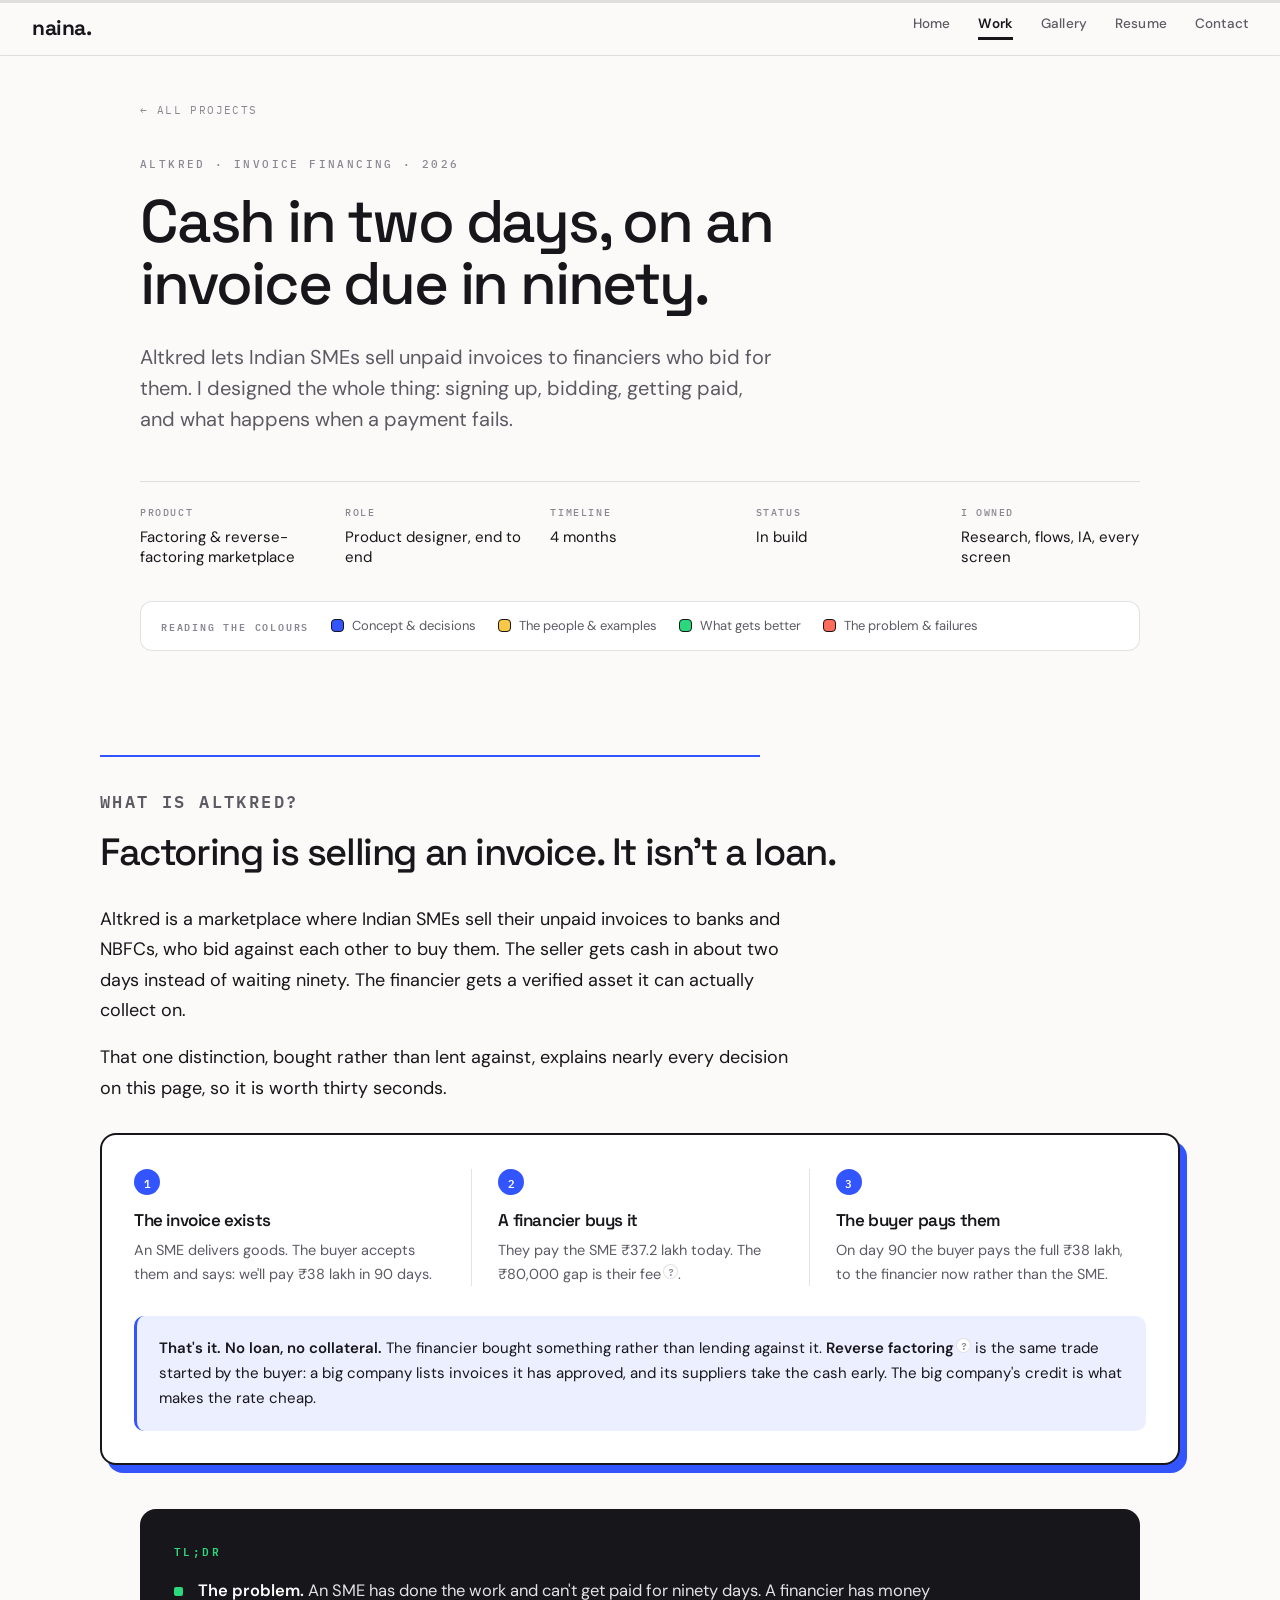
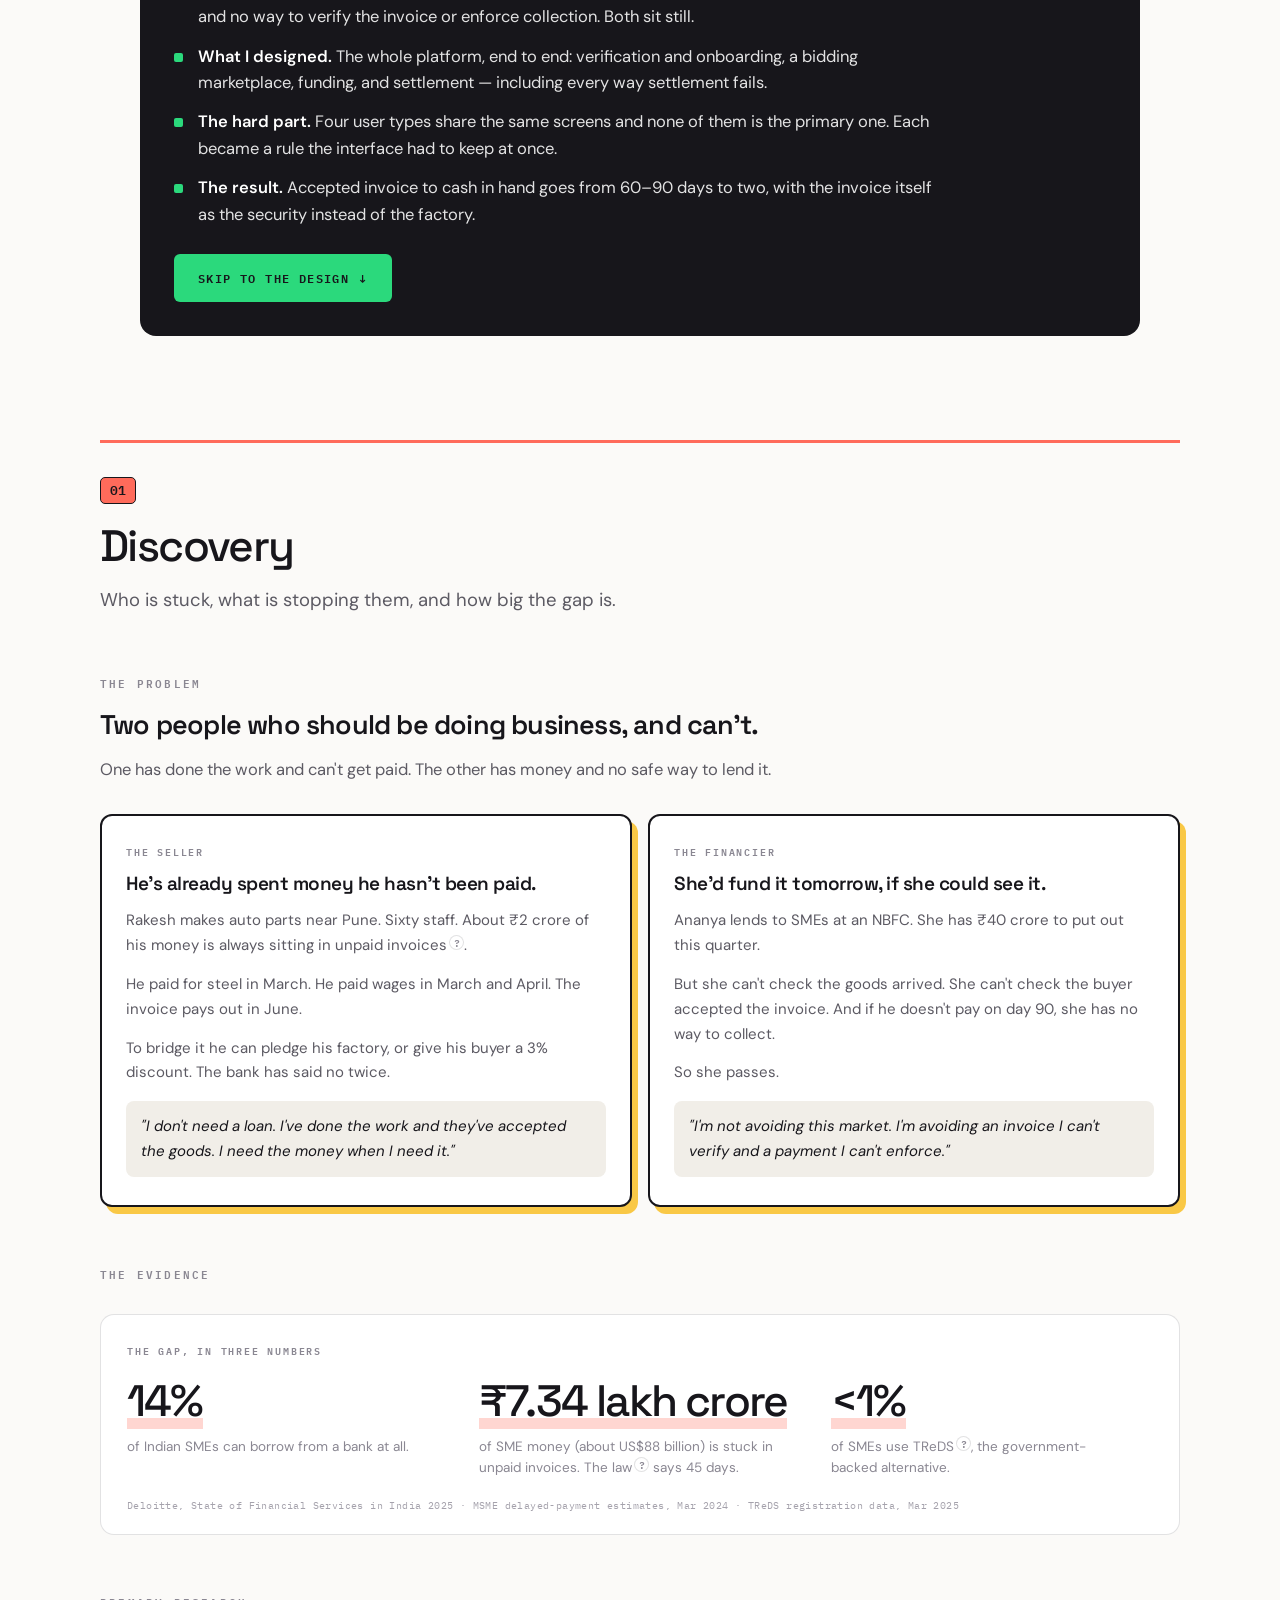
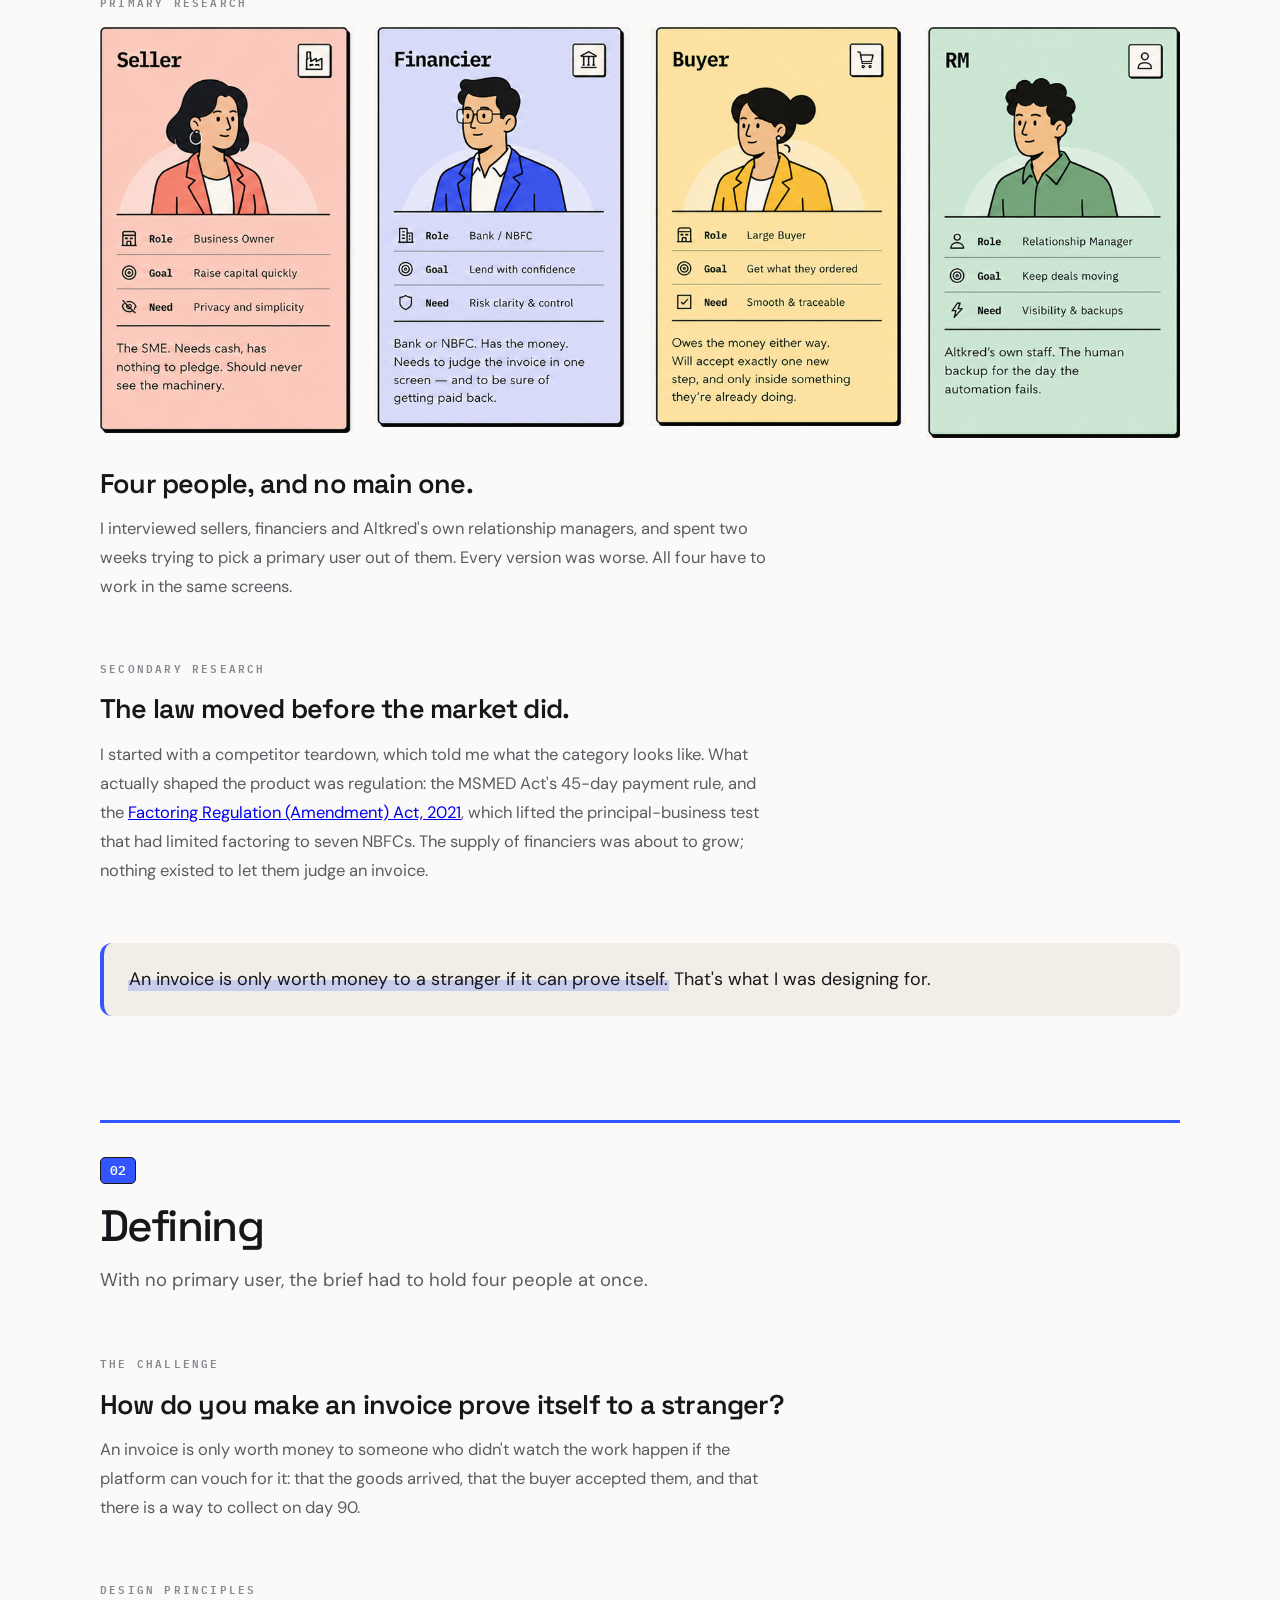
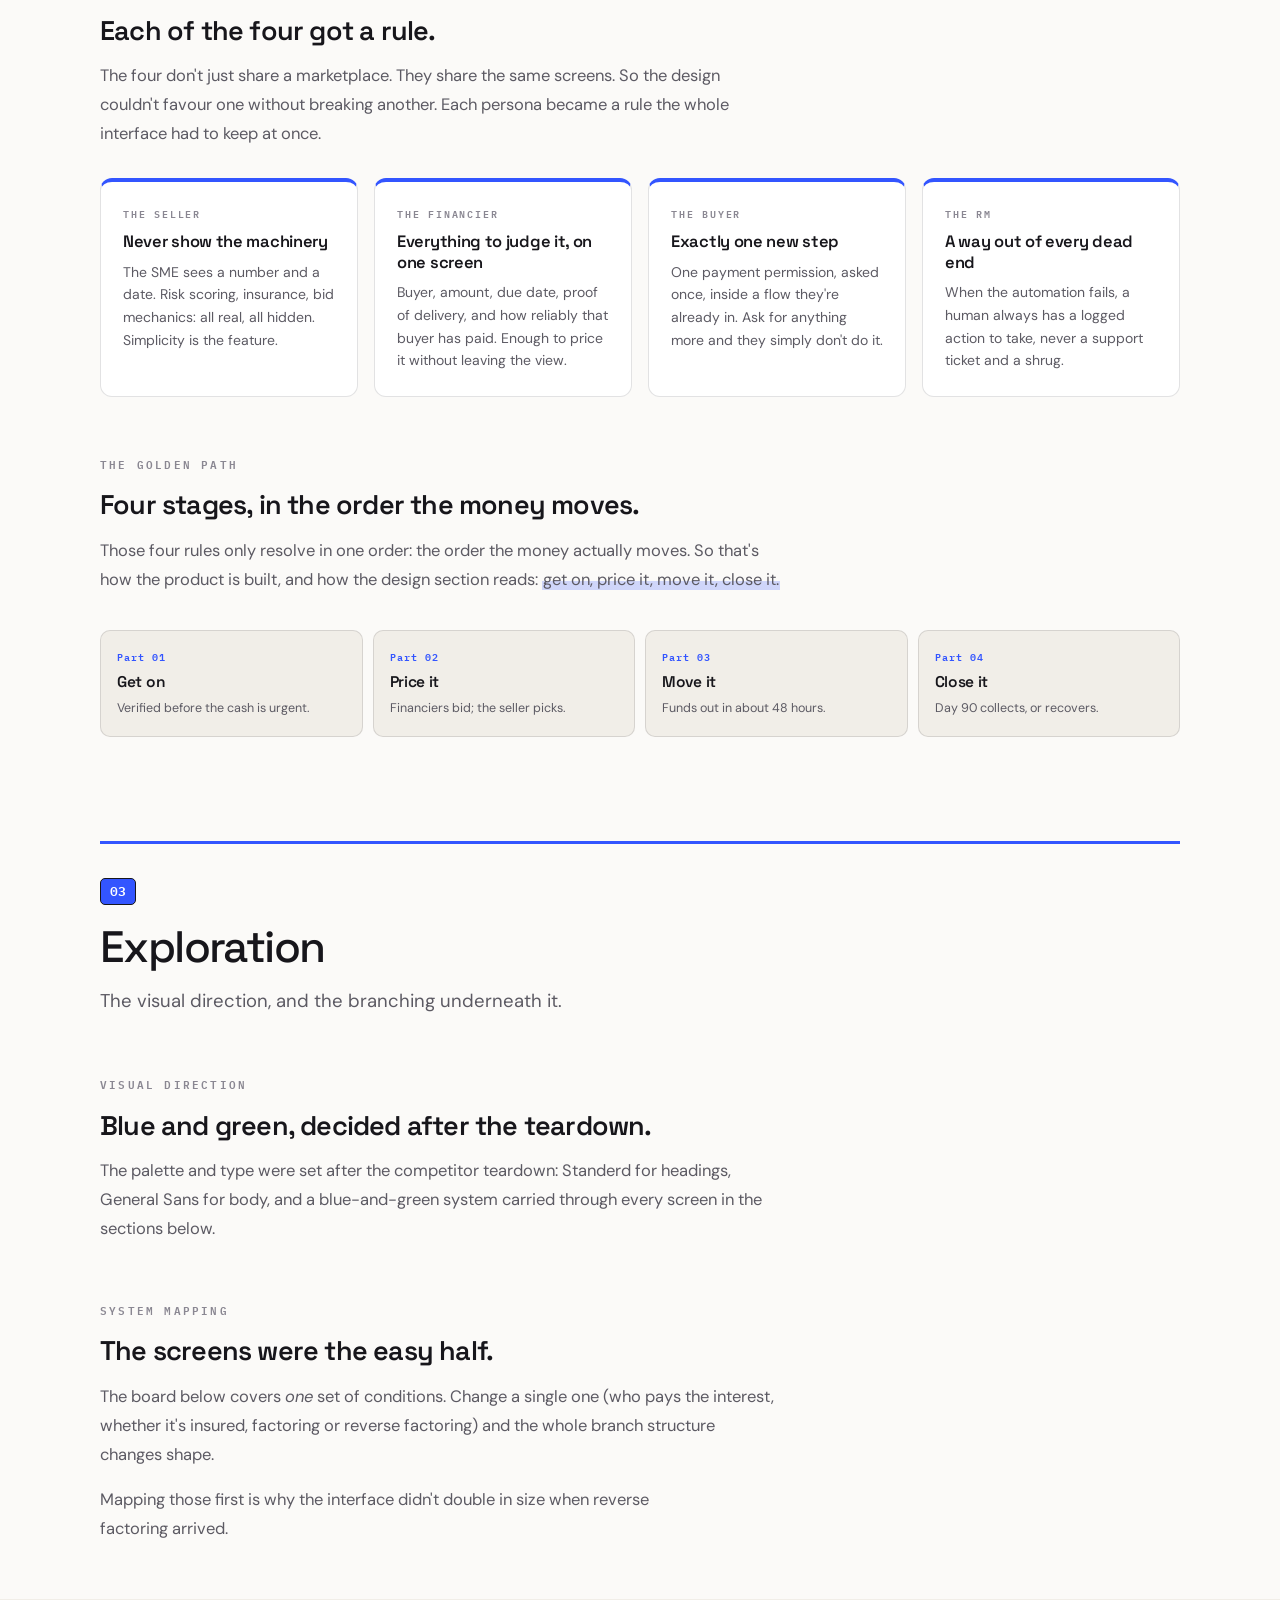
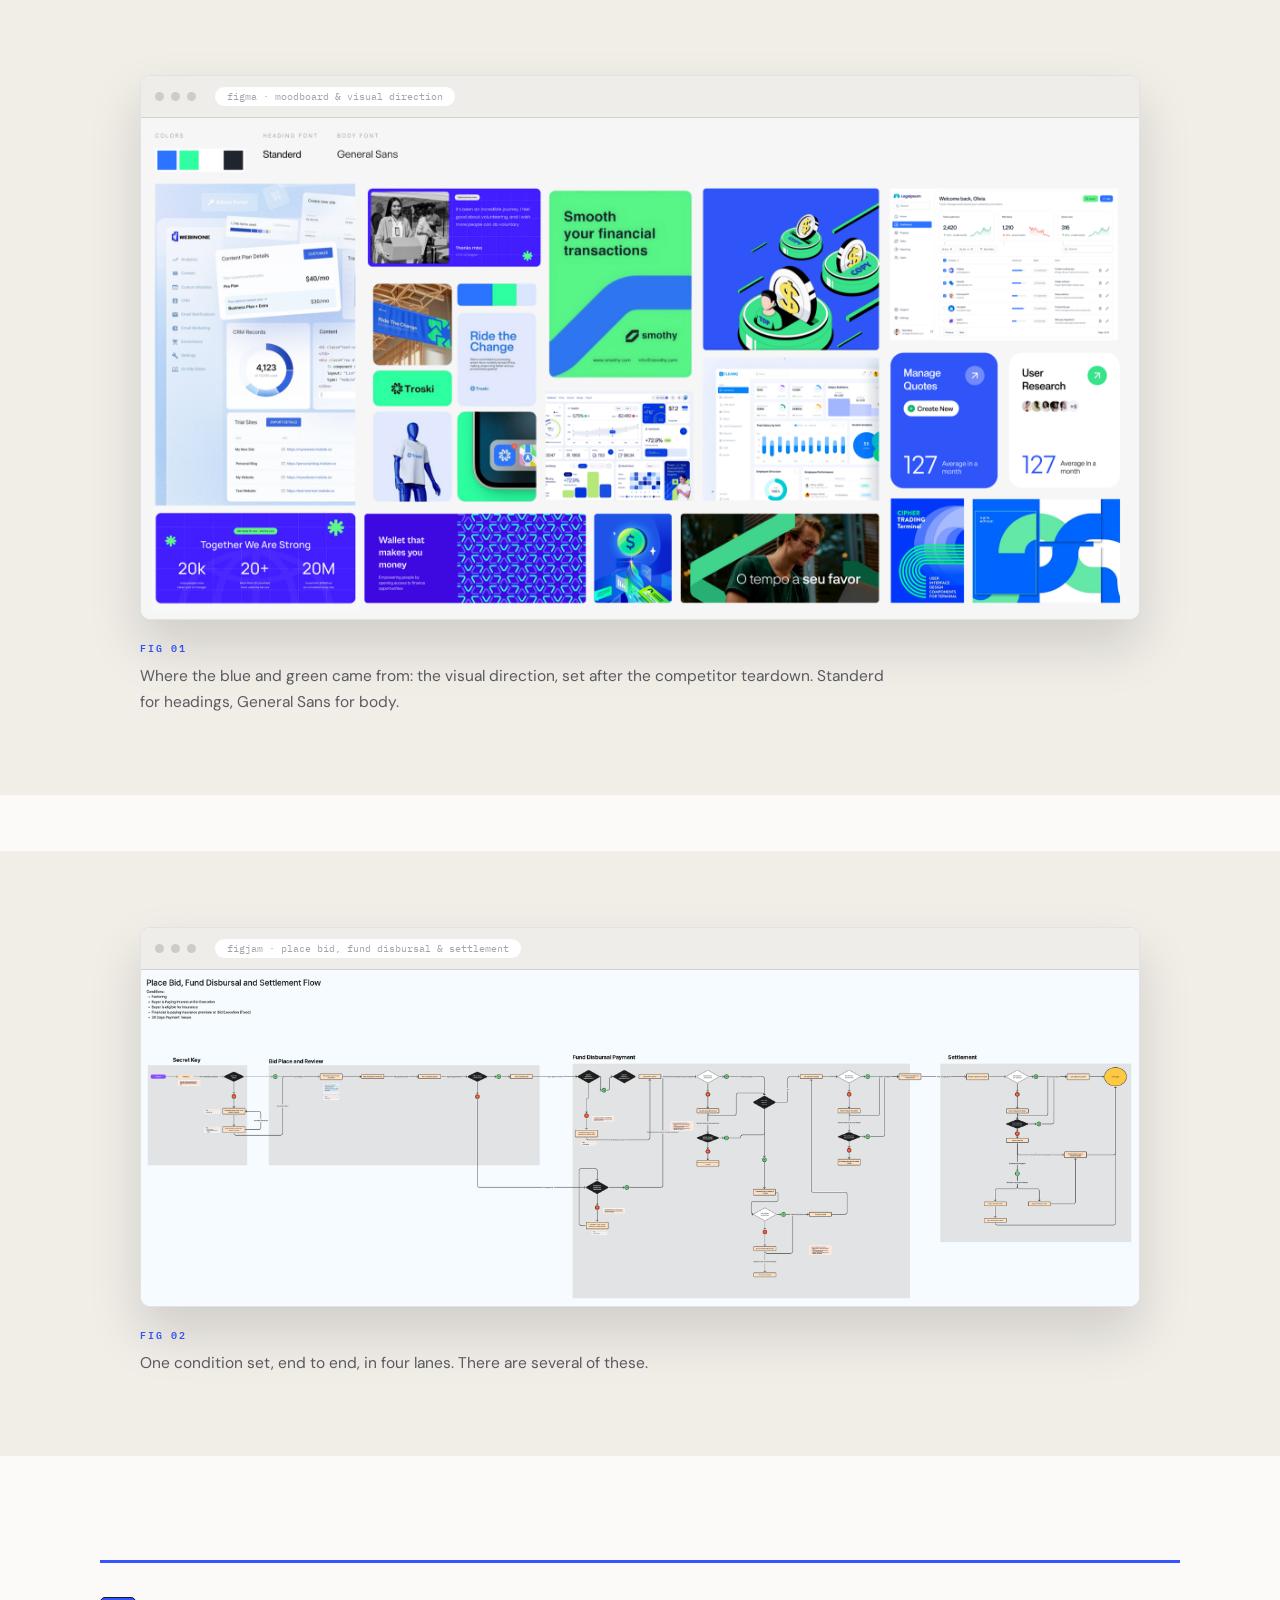
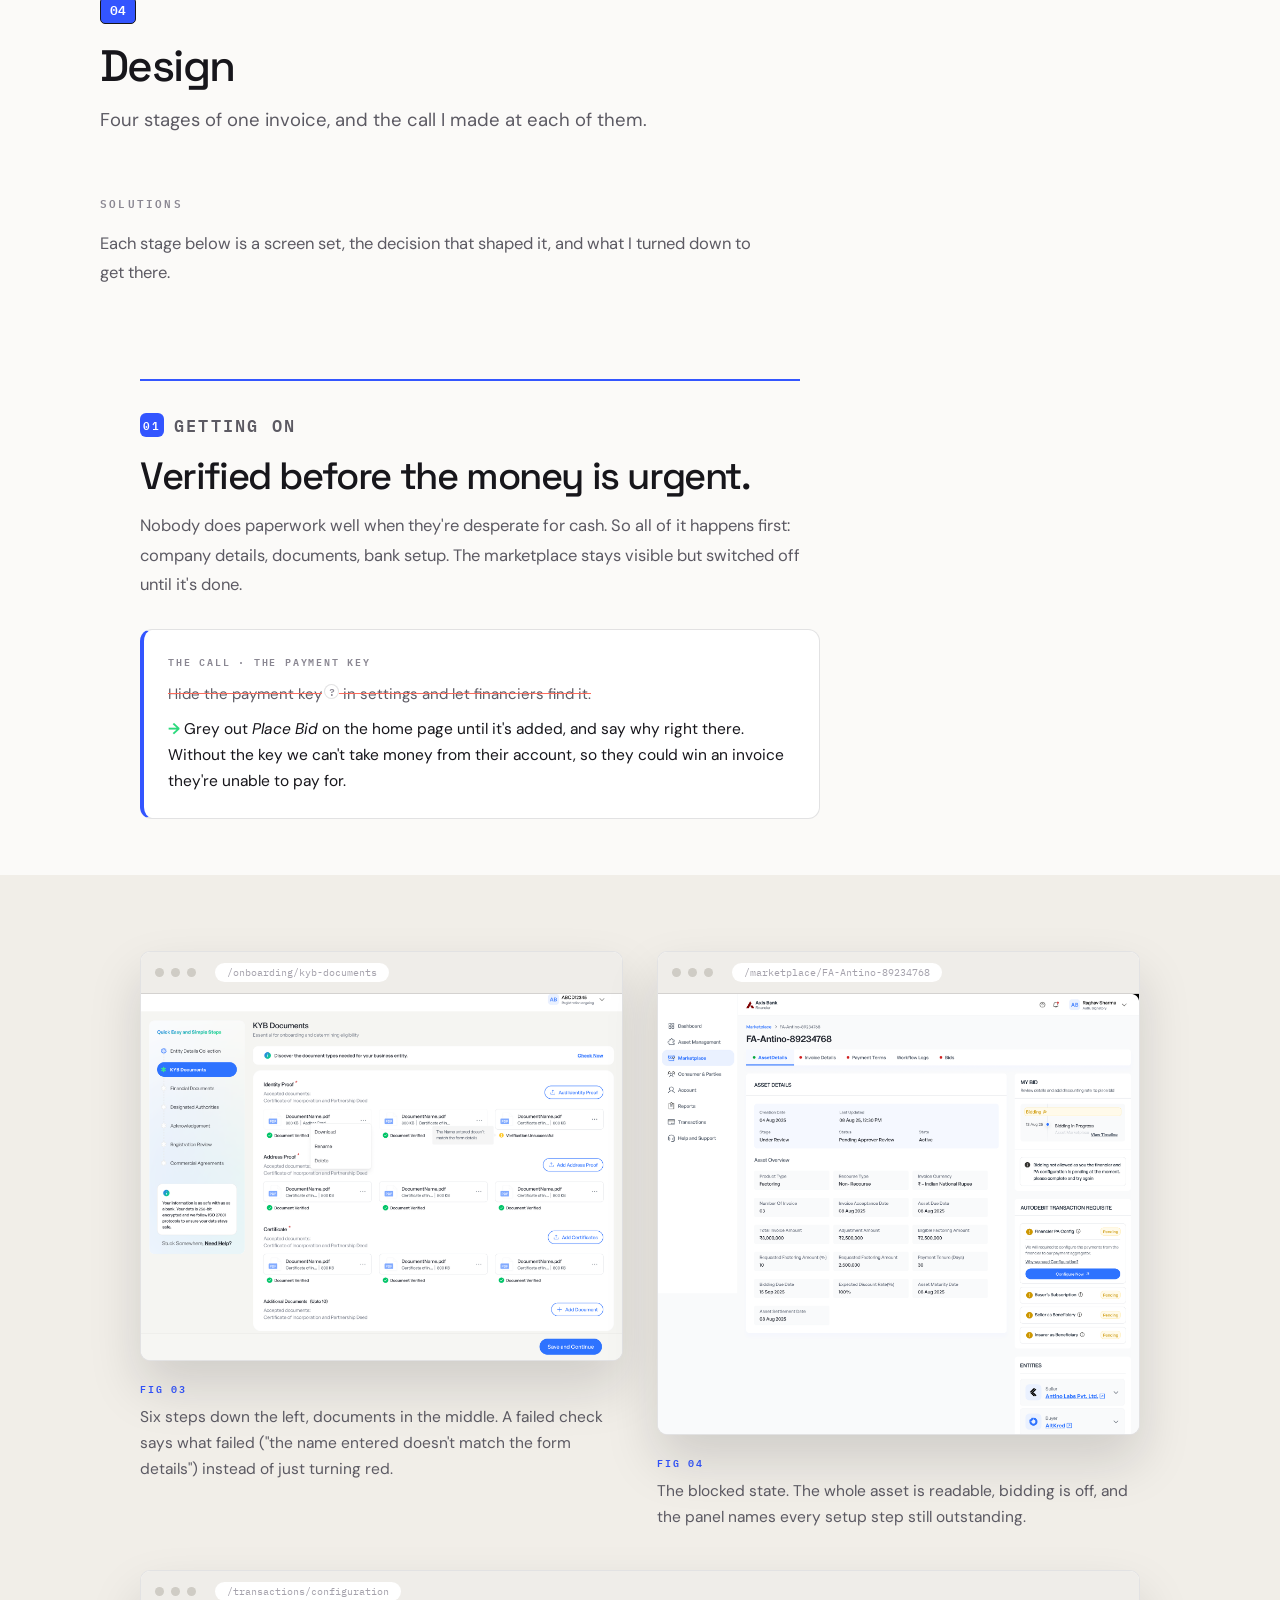
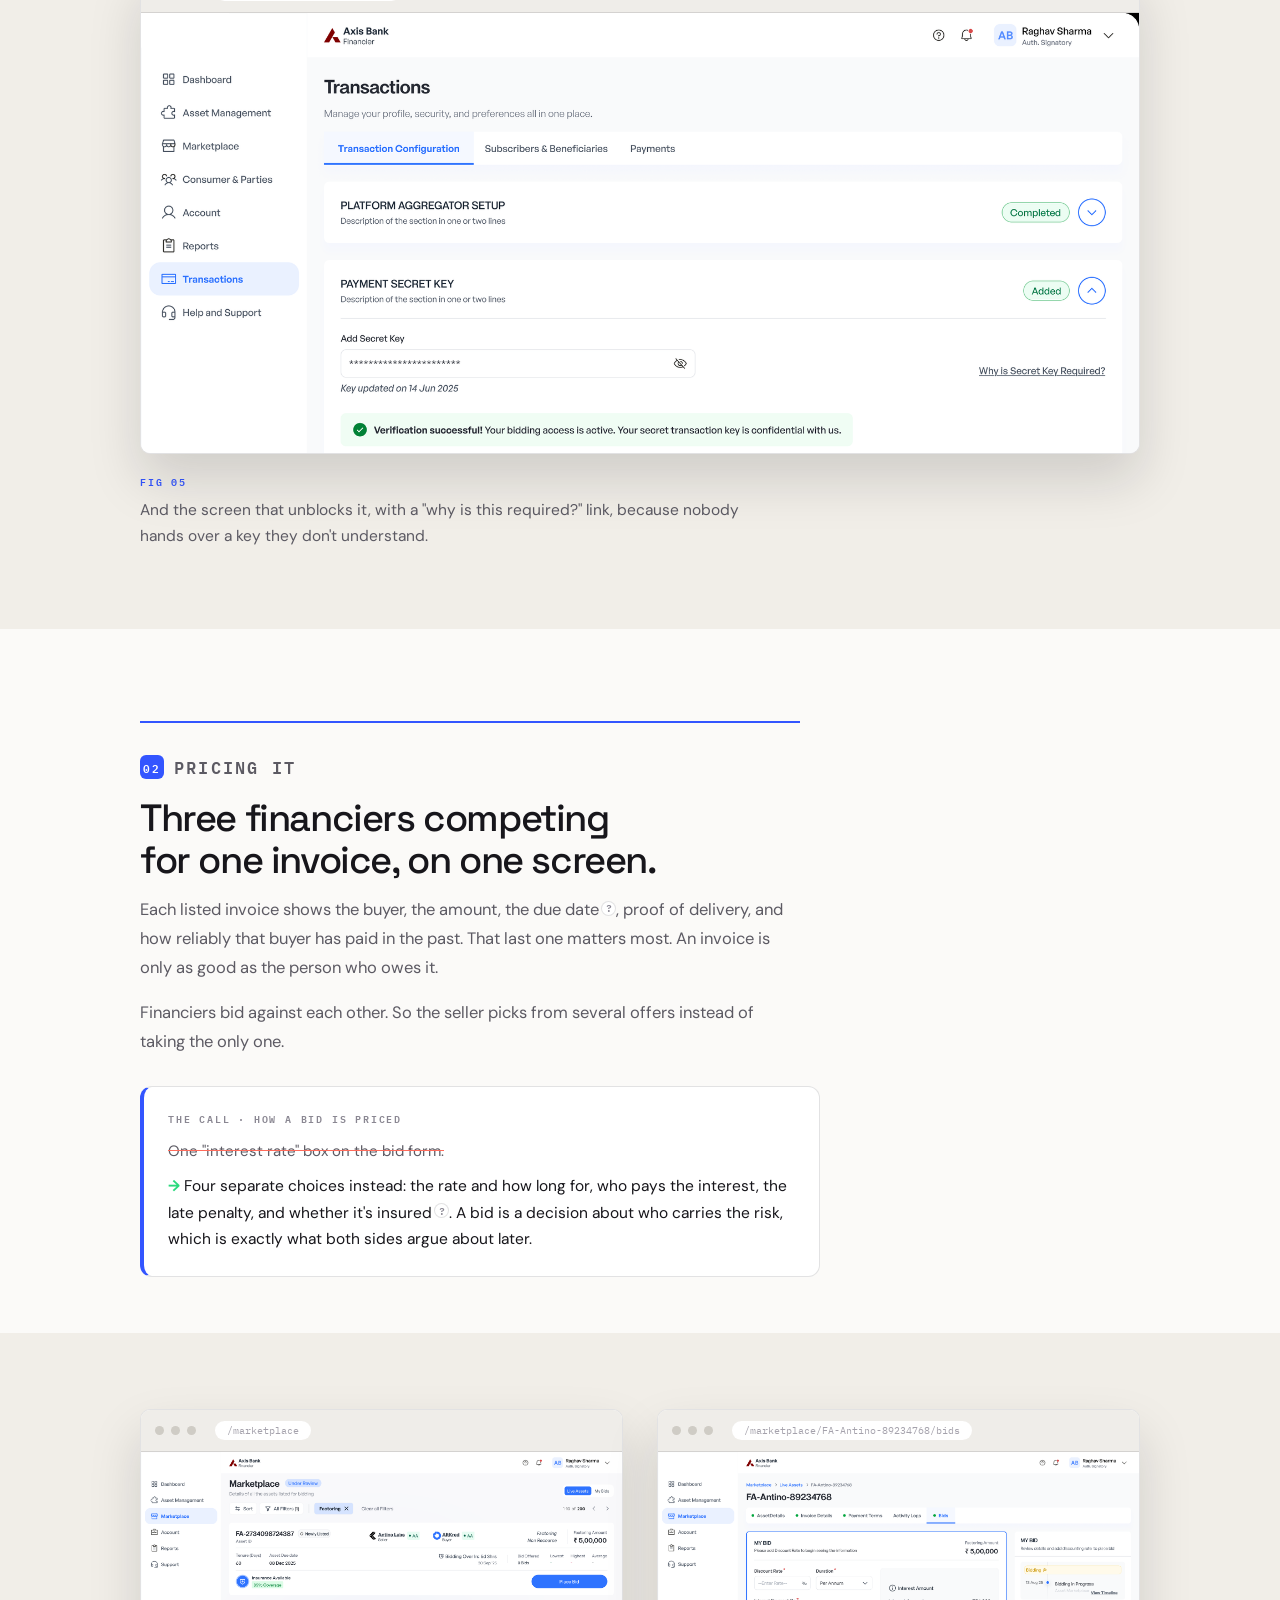
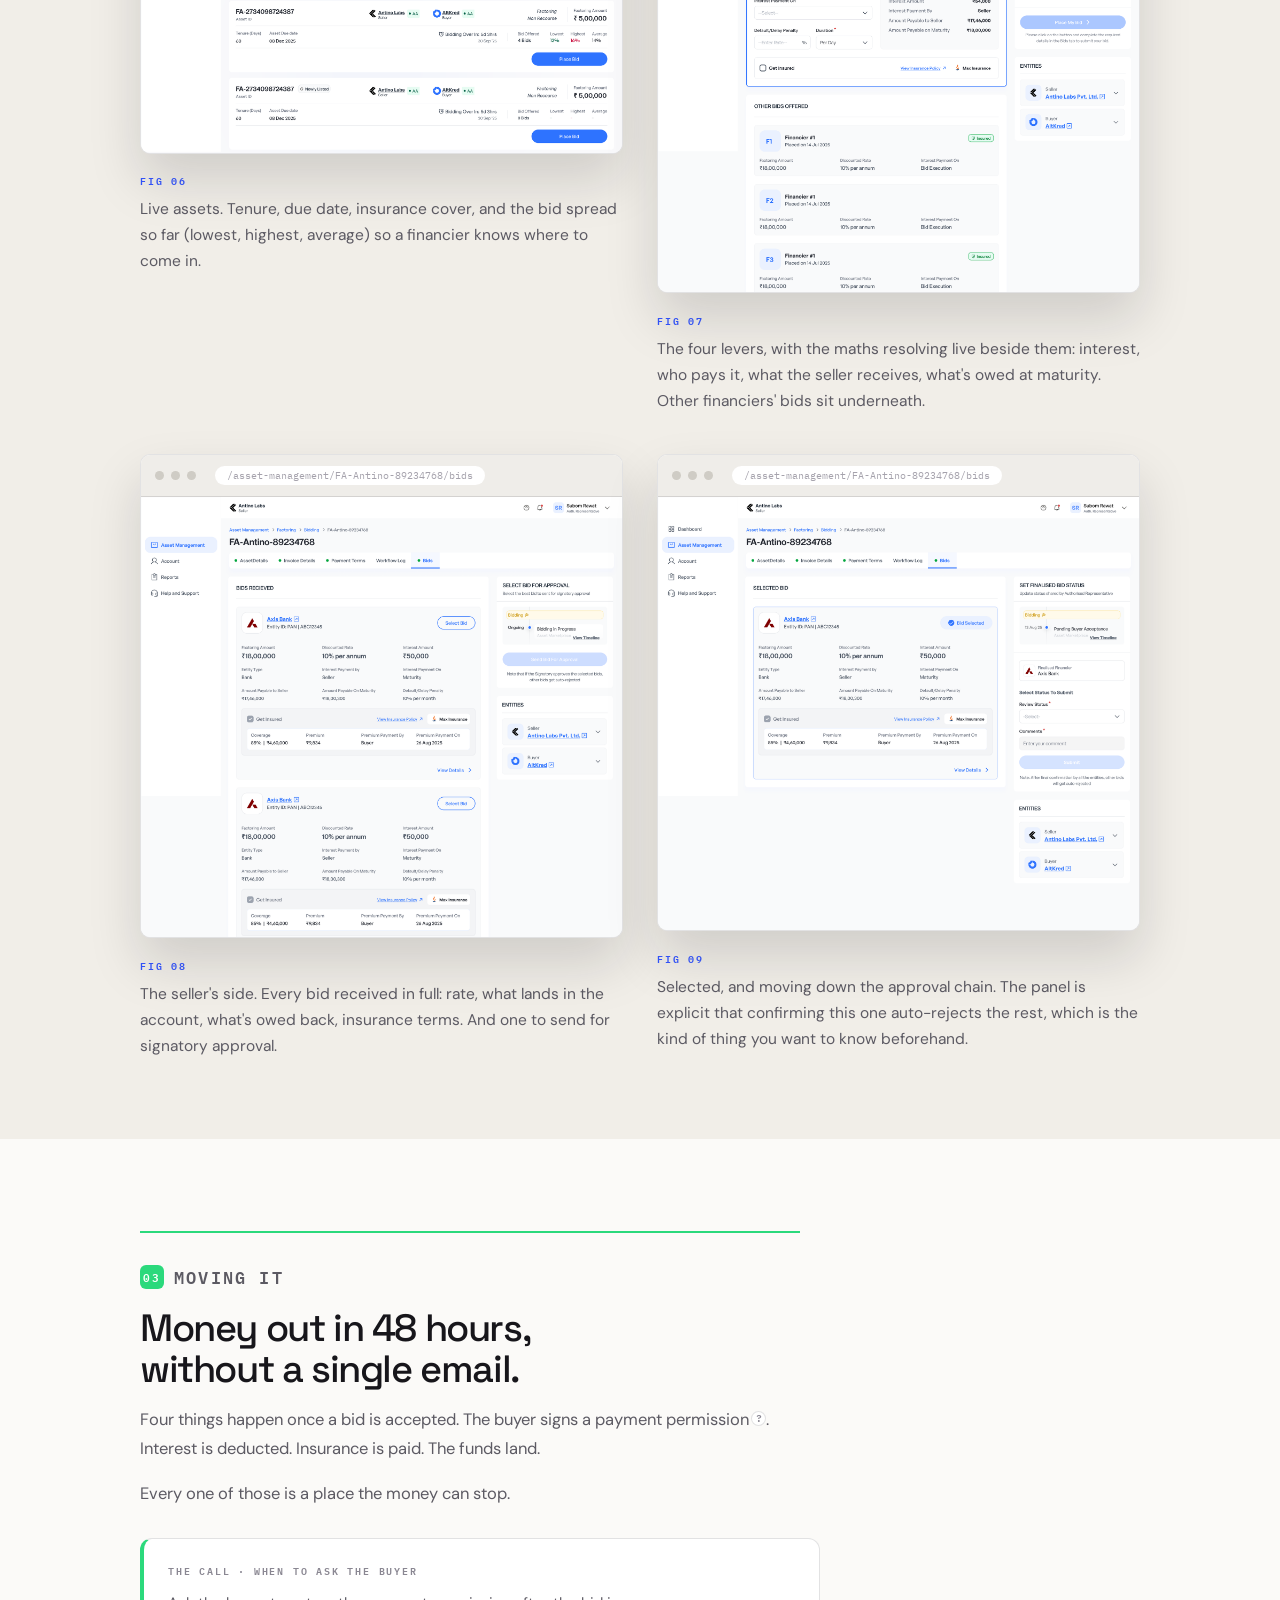
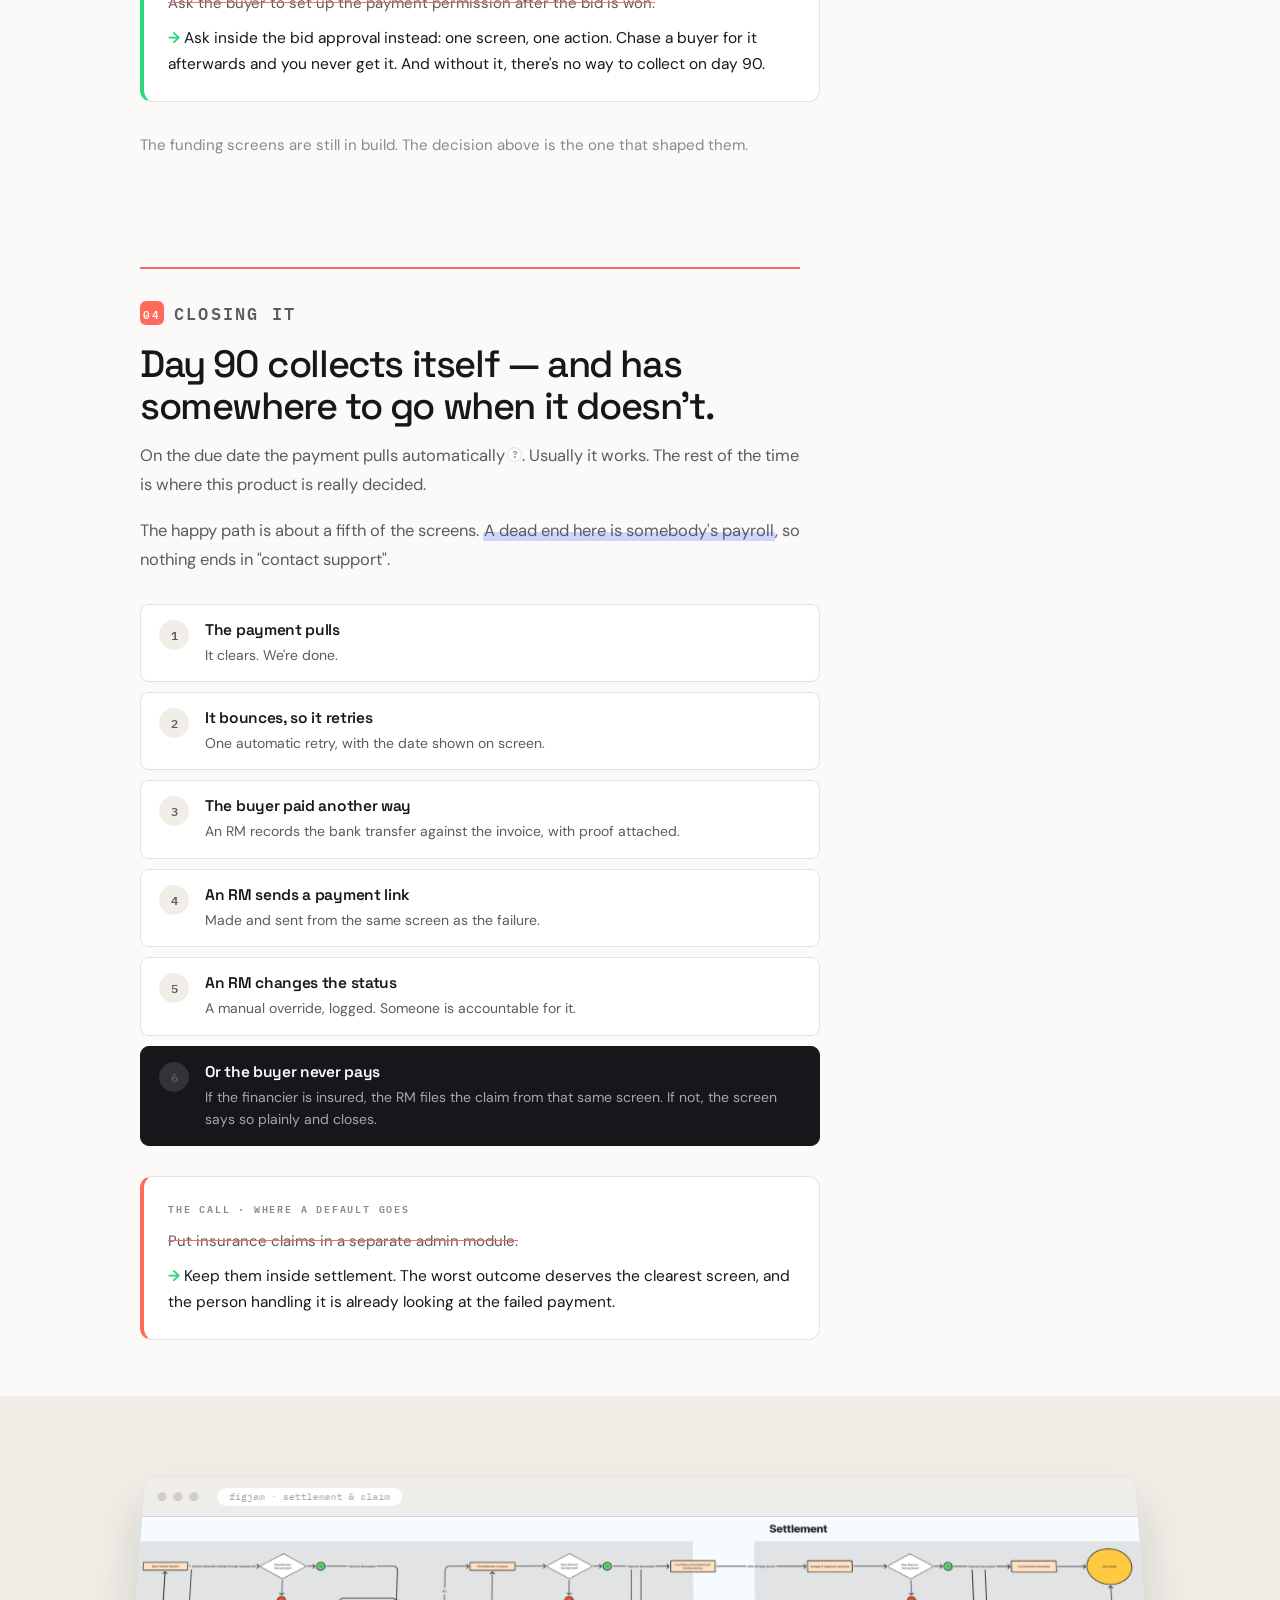
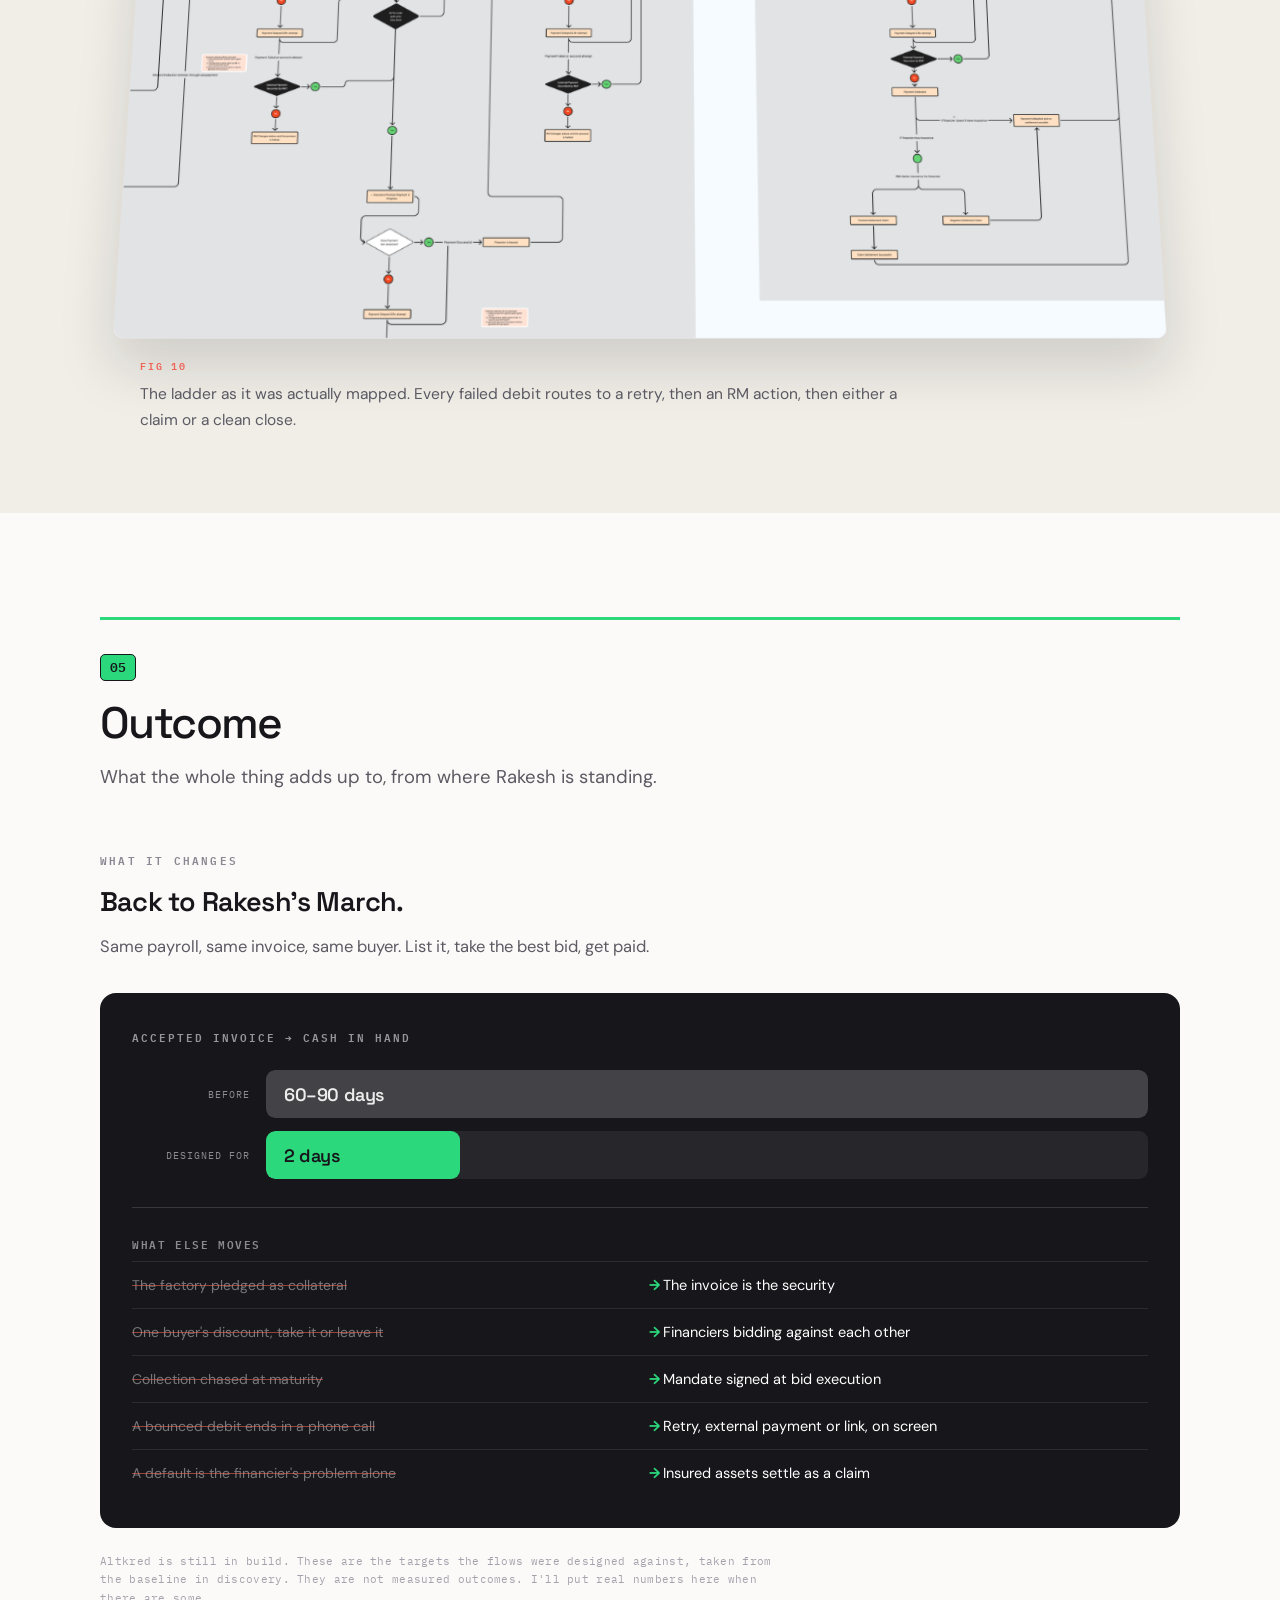
==== commit be35dc32: "Shared nav, staged Altkred, figure lightbox, consistent margins Navigation becomes one component. na" ====
--- a/case-study-altkred.html
+++ b/case-study-altkred.html
@@ -3,28 +3,21 @@
 <head>
 <meta charset="utf-8">
 <meta name="viewport" content="width=device-width, initial-scale=1">
-<title>Altkred — Case Study — Naina Gupta</title>
-<meta name="description" content="Cash in two days on an invoice due in ninety. How I designed Altkred, an invoice-financing marketplace for Indian SMEs — onboarding to settlement.">
+<title>Altkred — Case Study — Naina Gupta, Product Designer</title>
+<meta name="description" content="Cash in two days on an invoice due in ninety. How I designed Altkred, an invoice-financing marketplace for Indian SMEs, from onboarding to settlement.">
 <link rel="preconnect" href="https://fonts.googleapis.com">
 <link rel="preconnect" href="https://fonts.gstatic.com" crossorigin>
+<link rel="stylesheet" href="nav.css">
+<link rel="stylesheet" href="lightbox.css">
+<script src="nav.js" defer></script>
+<script src="scroll.js" defer></script>
+<script src="lightbox.js" defer></script>
 <link href="https://fonts.googleapis.com/css2?family=Space+Grotesk:wght@400;500;600;700&family=DM+Sans:wght@400;500;600&family=IBM+Plex+Mono:wght@400;500;600&display=swap" rel="stylesheet">
 
-<!--
-  ─────────────────────────────────────────────────────────────
-  DROPPING IN REAL SCREENS
-  Every mockup slot looks like this:
-
-      <div class="ph">LABEL<small>1600 × 1000</small></div>
-
-  Replace that one line with:
-
-      <img class="ph" src="assets/your-export.png" alt="...">
-
-  Nothing else changes — the frame, tilt and caption all stay.
-  ─────────────────────────────────────────────────────────────
--->
 
 <style>
+  site-nav { --nav-bg: rgba(251,250,248,.86); --nav-ink: var(--ink); --nav-muted: var(--muted); --nav-hair: var(--hair); }
+
   :root {
     --ink: #17161B;
     --muted: #5C5A63;
@@ -45,6 +38,7 @@
     --green:  #2BD97C;
 
     --accent: var(--blue);
+    --accent-ink: var(--ink);
     --accent-soft: rgba(51,85,255,.22);
   }
 
@@ -54,11 +48,15 @@
     margin: 0; padding-top: 54px; background: var(--paper); color: var(--ink);
     font-family: 'DM Sans', sans-serif; -webkit-font-smoothing: antialiased;
   }
-  @media (prefers-reduced-motion: reduce) { html { scroll-behavior: auto; } }
+  @media (prefers-reduced-motion: reduce) {
+    html { scroll-behavior: auto; }
+    .browser { transform: none !important; }
+  }
 
   /* ── shell ─────────────────────────────────────────────── */
-  .wrap { max-width: 860px;  margin: 0 auto; padding: 0 32px; }
-  .wide { max-width: 1300px; margin: 0 auto; padding: 0 32px; }
+  .wrap, .wide { max-width: 1080px; margin: 0 auto; padding: 0 40px; }
+  /* prose keeps a readable measure inside the full-width column */
+  .sec > p, .sec > .sub, .standfirst, .journey > .wrap > p { max-width: 680px; }
 
   .rail { position: fixed; top: 0; left: 0; right: 0; height: 3px; background: var(--hair); z-index: 60; }
   .rail > i {
@@ -67,20 +65,6 @@
     transform: scaleX(0); transform-origin: 0 50%;
   }
 
-  nav.top {
-    position: fixed; top: 0; left: 0; right: 0; z-index: 50;
-    display: flex; align-items: center; justify-content: space-between; gap: 16px;
-    padding: 14px 32px;
-    background: rgba(251,250,248,.82); backdrop-filter: saturate(1.15) blur(11px);
-    -webkit-backdrop-filter: saturate(1.15) blur(11px); border-bottom: 1px solid var(--hair);
-  }
-  nav.top .mark {
-    font-family: 'Space Grotesk', sans-serif; font-weight: 600; font-size: 21px;
-    letter-spacing: -.4px; color: var(--ink); text-decoration: none;
-  }
-  nav.top .links { display: flex; gap: 28px; }
-  nav.top .links a { text-decoration: none; font-size: 13.5px; color: var(--muted); transition: color .2s; }
-  nav.top .links a:hover { color: var(--ink); }
 
   /* ── type ──────────────────────────────────────────────── */
   .kicker {
@@ -106,7 +90,7 @@
   mark.hl { background: linear-gradient(transparent 56%, rgba(51,85,255,.22) 56%); color: inherit; padding: 0 1px; }
   strong { font-weight: 600; color: var(--ink); }
 
-  .sec { padding: 64px 0 0; scroll-margin-top: 76px; }
+  .sec { padding: 104px 0 0; scroll-margin-top: 88px; }
   /* every section opens with a rule in its own semantic colour, so the
      boundary between one section and the next is unmistakable */
   .eyebrow {
@@ -118,7 +102,7 @@
   .eyebrow b {
     display: inline-flex; align-items: center; justify-content: center;
     min-width: 30px; height: 24px; padding: 0 7px; border-radius: 4px;
-    background: var(--accent); border: 1.5px solid var(--ink); color: #FFFFFF;
+    background: var(--accent); border: 1.5px solid var(--ink); color: var(--accent-ink, var(--ink));
     font-size: 12px; letter-spacing: 0;
   }
 
@@ -133,8 +117,11 @@
   /* ── glossary "?" ──────────────────────────────────────── */
   .q {
     display: inline-flex; align-items: center; justify-content: center;
-    width: 15px; height: 15px; margin-left: 3px; padding: 0;
-    vertical-align: 3px; border: 1px solid var(--hair); border-radius: 50%;
+    width: 15px; height: 15px; margin: 0 0 0 2px; padding: 0;
+    /* raised by painting, not by vertical-align, so the badge keeps its place
+       on the baseline and the punctuation after it stays flush (A-15) */
+    position: relative; top: -3px; vertical-align: baseline;
+    border: 1px solid var(--hair); border-radius: 50%;
     background: #FFFFFF; color: var(--faint); cursor: pointer;
     font-family: 'IBM Plex Mono', monospace; font-size: 9.5px; font-weight: 600; line-height: 1;
     transition: background .16s ease, color .16s ease, border-color .16s ease;
@@ -202,7 +189,7 @@
   @media (max-width: 540px)  { .personas { grid-template-columns: 1fr; max-width: 340px; margin: 0 auto; } }
 
   /* ── journeys ──────────────────────────────────────────── */
-  .journey { padding: 64px 0 0; }
+  .journey { padding: 92px 0 0; }
   .jnum {
     display: flex; align-items: center; gap: 10px; margin: 0 0 16px;
     padding-top: 30px; border-top: 2px solid var(--accent);
@@ -226,12 +213,12 @@
   .call .y::before { content: "→ "; color: var(--green); font-weight: 700; }
 
   /* ── mockup slots ──────────────────────────────────────── */
-  .band { margin: 44px 0 0; padding: 60px 0 62px; background: var(--tint); }
-  .band.plain { background: transparent; padding: 0; margin-top: 40px; }
+  .band { margin: 56px 0 0; padding: 76px 0 80px; background: var(--tint); }
+  .band.plain { background: transparent; padding: 0; margin-top: 56px; }
   .shot { margin: 0; perspective: 1600px; }
-  .shot + .shot { margin-top: 44px; }
+  .shot + .shot { margin-top: 64px; }
   .browser {
-    transform: rotateX(var(--tilt-deg, 18deg)) scale(var(--tilt-scale, 1.04));
+    transform: rotateX(var(--tilt-deg, 0deg)) scale(var(--tilt-scale, 1));
     transform-origin: 50% 92%;
     border-radius: 10px; overflow: hidden; background: #FFFFFF;
     border: 1.5px solid var(--hair); box-shadow: 0 26px 52px rgba(23,22,27,.15);
@@ -255,7 +242,7 @@
   .wideboard img.ph { max-height: none; object-fit: contain; }
 
   /* two screens per row */
-  .grid2 { display: grid; grid-template-columns: repeat(2, 1fr); gap: 26px; margin: 0; }
+  .grid2 { display: grid; grid-template-columns: repeat(2, 1fr); gap: 40px 34px; margin: 0; }
   .grid2 > .shot { margin: 0; }
   .grid2 > .shot:last-child:nth-child(odd) { grid-column: 1 / -1; }
   .grid2 figcaption { text-align: left; margin-left: 0; }
@@ -268,19 +255,91 @@
   .takeaway { margin: 22px 0 0; padding: 22px 24px; border-radius: 12px; background: var(--tint); border-left: 4px solid var(--blue); }
   .takeaway p { margin: 0 !important; font-size: 18px !important; line-height: 1.6; color: var(--ink) !important; max-width: none; }
   .shot figcaption {
-    margin: 22px auto 0; max-width: 620px; text-align: center;
-    font-family: 'IBM Plex Mono', monospace; font-size: 10.5px; line-height: 1.75;
-    letter-spacing: .55px; color: var(--faint);
-  }
+    margin: 20px 0 0; max-width: 620px; text-align: left;
+    font-size: 15.5px; line-height: 1.68; color: var(--muted);
+  }
+  /* the figure number stays a small mono tag; the sentence is now prose */
+  .shot figcaption .fno {
+    display: block; margin-bottom: 7px;
+    font-family: 'IBM Plex Mono', monospace; font-size: 9.5px; font-weight: 600;
+    letter-spacing: 1.8px; text-transform: uppercase; color: var(--accent);
+  }
+  .wideboard figcaption { max-width: 760px; }
   .pair { display: grid; grid-template-columns: repeat(auto-fit, minmax(300px, 1fr)); gap: 28px; }
   .pair .shot + .shot { margin-top: 0; }
   .pair figcaption { text-align: left; margin-left: 0; }
   .pair .ph { aspect-ratio: 4/3; }
 
+  /* ── stage headers: the case study's top-level chunks ──── */
+  .stage { padding: 104px 0 0; scroll-margin-top: 88px; }
+  .stage-head { padding-top: 34px; border-top: 3px solid var(--accent); }
+  .stage-n {
+    display: inline-flex; align-items: center; justify-content: center;
+    min-width: 34px; height: 27px; padding: 0 9px; border-radius: 5px;
+    background: var(--accent); color: var(--accent-ink, var(--ink));
+    border: 1.5px solid var(--ink);
+    font-family: 'IBM Plex Mono', monospace; font-size: 12.5px; font-weight: 600;
+  }
+  .stage-head h2 {
+    margin: 18px 0 0; font-size: clamp(30px, 5vw, 44px); letter-spacing: -1.6px;
+  }
+  .stage-head .lede {
+    margin: 16px 0 0; max-width: 680px;
+    font-size: clamp(16px, 2.1vw, 18.5px); line-height: 1.62; color: var(--muted);
+  }
+
+  /* a labelled part inside a stage */
+  .part { margin: 58px 0 0; }
+  .part > .slabel {
+    margin: 0 0 16px; font-family: 'IBM Plex Mono', monospace; font-size: 10.5px;
+    font-weight: 600; letter-spacing: 2.2px; text-transform: uppercase; color: var(--faint);
+  }
+  .part > h3 {
+    margin: 0 0 14px; font-family: 'Space Grotesk', sans-serif; font-weight: 600;
+    font-size: clamp(21px, 2.9vw, 27px); letter-spacing: -.8px; line-height: 1.2;
+  }
+  .part > p { margin: 0 0 16px; font-size: 16.5px; line-height: 1.76; color: var(--muted); max-width: 680px; }
+  .part > p:last-child { margin-bottom: 0; }
+
+  /* ── the brief: what this thing actually is ────────────── */
+  .brief { margin: 30px 0 0; }
+  .brief p { font-size: 18px; line-height: 1.7; color: var(--ink); max-width: 700px; margin: 0 0 16px; }
+  .brief p:last-child { margin-bottom: 0; }
+
+  /* ── tl;dr: the shortcut for anyone who just wants screens ─ */
+  .tldr {
+    margin: 44px 0 0; padding: 32px 34px 34px; border-radius: 16px;
+    background: var(--ink); color: #FFFFFF;
+  }
+  .tldr .lbl {
+    margin: 0 0 18px; font-family: 'IBM Plex Mono', monospace; font-size: 11px;
+    font-weight: 600; letter-spacing: 2.4px; text-transform: uppercase; color: var(--green);
+  }
+  .tldr ul { margin: 0; padding: 0; list-style: none; display: grid; gap: 13px; max-width: 760px; }
+  .tldr li {
+    position: relative; padding-left: 24px;
+    font-size: 16.5px; line-height: 1.6; color: rgba(255,255,255,.88);
+  }
+  .tldr li::before {
+    content: ""; position: absolute; left: 0; top: 9px;
+    width: 9px; height: 9px; border-radius: 2px; background: var(--green);
+  }
+  .tldr li b { color: #FFFFFF; font-weight: 600; }
+  .tldr .go {
+    display: inline-flex; align-items: center; gap: 10px; margin: 26px 0 0;
+    padding: 14px 24px; border-radius: 6px; background: var(--green); color: var(--ink);
+    text-decoration: none; font-family: 'IBM Plex Mono', monospace; font-size: 11.5px;
+    font-weight: 600; letter-spacing: 1.4px; text-transform: uppercase;
+    transition: transform .14s ease;
+  }
+  .tldr .go:hover { transform: translateY(-2px); }
+  .tldr .go .arrow { transition: transform .2s ease; }
+  .tldr .go:hover .arrow { transform: translateY(2px); }
+
   /* ── the recovery ladder ───────────────────────────────── */
   .ladder { margin: 30px 0 0; display: grid; gap: 10px; max-width: 680px; }
   .rung { display: grid; grid-template-columns: 30px 1fr; gap: 16px; align-items: start; padding: 15px 18px; border-radius: 9px; background: #FFFFFF; border: 1.5px solid var(--hair); }
-  .rung i { font-style: normal; display: inline-flex; align-items: center; justify-content: center; width: 30px; height: 30px; border-radius: 50%; background: var(--tint); font-size: 14px; }
+  .rung i { font-style: normal; display: inline-flex; align-items: center; justify-content: center; width: 30px; height: 30px; border-radius: 50%; background: var(--tint); font-family: 'IBM Plex Mono', monospace; font-size: 12px; font-weight: 600; color: var(--muted); }
   .rung b { display: block; font-family: 'Space Grotesk', sans-serif; font-weight: 600; font-size: 15.5px; letter-spacing: -.3px; }
   .rung span { display: block; margin-top: 4px; font-size: 14px; line-height: 1.6; color: var(--muted); }
   .rung.last { background: var(--ink); border-color: var(--ink); }
@@ -313,7 +372,7 @@
   .closer { margin: 40px 0 0; font-family: 'Space Grotesk', sans-serif; font-weight: 500; font-size: clamp(21px, 3.2vw, 28px); line-height: 1.34; letter-spacing: -1px; color: var(--ink); max-width: 680px; }
 
   /* ── footer ────────────────────────────────────────────── */
-  .end { margin: 110px 0 0; padding: 44px 0 100px; border-top: 1px solid var(--hair); }
+  .end { margin: 110px auto 0; padding: 44px 0 100px; border-top: 1px solid var(--hair); }
   .end-in { display: flex; flex-wrap: wrap; align-items: flex-end; justify-content: space-between; gap: 28px; }
   .end .lead { font-family: 'IBM Plex Mono', monospace; font-size: 10px; letter-spacing: 1.8px; text-transform: uppercase; color: #A5A2AC; }
   .end a.big { display: block; margin-top: 12px; text-decoration: none; font-family: 'Space Grotesk', sans-serif; font-weight: 600; font-size: clamp(24px, 4vw, 30px); letter-spacing: -1.2px; color: var(--ink); }
@@ -327,7 +386,7 @@
   .btn:hover { transform: translateY(-2px); box-shadow: 0 6px 16px rgba(23,22,27,.22); }
 
   /* ── colour legend (states what the colours mean) ─────── */
-  .legend { display: flex; flex-wrap: wrap; align-items: center; gap: 11px 22px; margin: 34px 0 0; padding: 15px 20px; border: 1px solid var(--hair); border-radius: 12px; background: #FFFFFF; }
+  .legend { list-style: none; display: flex; flex-wrap: wrap; align-items: center; gap: 11px 22px; margin: 34px 0 0; padding: 15px 20px; border: 1px solid var(--hair); border-radius: 12px; background: #FFFFFF; }
   .legend .lgt { font-family: 'IBM Plex Mono', monospace; font-size: 9.5px; font-weight: 600; letter-spacing: 1.8px; text-transform: uppercase; color: var(--faint); }
   .legend .lg { display: inline-flex; align-items: center; gap: 8px; font-size: 13px; color: var(--muted); }
   .legend .lg::before { content: ""; width: 13px; height: 13px; border-radius: 4px; background: var(--c); border: 1.5px solid var(--ink); flex: none; }
@@ -349,7 +408,10 @@
     nav.top { padding: 18px 20px; }
     nav.top .links { gap: 18px; }
     .wrap, .wide { padding: 0 20px; }
-    .sec, .journey { padding-top: 66px; }
+    .sec, .journey, .stage { padding-top: 66px; }
+    .part { margin-top: 42px; }
+    .tldr { padding: 24px 20px 26px; }
+    .shot figcaption { font-size: 14.5px; }
     .band { padding: 40px 0 44px; margin-top: 32px; }
     .shot { perspective: none; }
     .browser { transform: none !important; box-shadow: 0 12px 26px rgba(23,22,27,.12); }
@@ -371,22 +433,14 @@
 
 <div class="rail"><i id="readProgress"></i></div>
 
-<nav class="top">
-  <a class="mark" href="index.html">naina.</a>
-  <div class="links">
-    <a href="index.html">Home</a>
-    <a href="gallery.html">Gallery</a>
-    <a href="assets/Naina-Gupta-Resume.pdf" target="_blank" rel="noopener">Resume</a>
-    <a href="index.html#contact">Contact</a>
-  </div>
-</nav>
+<site-nav current="work"></site-nav>
 
 <!-- ══════════ HERO ══════════ -->
 <header class="wrap" style="padding-top:44px;">
   <a href="index.html#work" style="text-decoration:none; display:inline-flex; gap:9px; margin-bottom:40px; font-family:'IBM Plex Mono',monospace; font-size:10.5px; letter-spacing:1.4px; text-transform:uppercase; color:var(--faint);">← All projects</a>
   <p class="kicker">Altkred · Invoice financing · 2026</p>
   <h1>Cash in two days, on an invoice due in ninety.</h1>
-  <p class="standfirst">Altkred lets Indian SMEs sell unpaid invoices to financiers who bid for them. I designed the whole thing: signing up, bidding, getting paid — and what happens when a payment fails.</p>
+  <p class="standfirst">Altkred lets Indian SMEs sell unpaid invoices to financiers who bid for them. I designed the whole thing: signing up, bidding, getting paid, and what happens when a payment fails.</p>
 
   <dl class="meta">
     <div><dt>Product</dt><dd>Factoring &amp; reverse-factoring marketplace</dd></div>
@@ -396,20 +450,25 @@
     <div><dt>I owned</dt><dd>Research, flows, IA, every screen</dd></div>
   </dl>
 
-  <div class="legend">
-    <span class="lgt">Reading the colours</span>
-    <span class="lg" style="--c:var(--blue)">Concept &amp; decisions</span>
-    <span class="lg" style="--c:var(--yellow)">The people &amp; examples</span>
-    <span class="lg" style="--c:var(--green)">What gets better</span>
-    <span class="lg" style="--c:var(--coral)">The problem &amp; failures</span>
-  </div>
+  <ul class="legend" aria-label="Reading the colours">
+    <li class="lgt" aria-hidden="true">Reading the colours</li>
+    <li class="lg" style="--c:var(--blue)">Concept &amp; decisions</li>
+    <li class="lg" style="--c:var(--yellow)">The people &amp; examples</li>
+    <li class="lg" style="--c:var(--green)">What gets better</li>
+    <li class="lg" style="--c:var(--coral)">The problem &amp; failures</li>
+  </ul>
 </header>
 
-<!-- ══════════ 01 THE PRIMER ══════════ -->
-<section class="sec wrap" style="--accent:var(--blue); --accent-soft:rgba(51,85,255,.22);">
-  <p class="eyebrow"><b>01</b> Thirty seconds on the subject</p>
+
+<!-- ══════════ WHAT IT IS ══════════ -->
+<section class="sec wrap" style="--accent:var(--blue); --accent-ink:#FFFFFF; --accent-soft:rgba(51,85,255,.22);">
+  <p class="eyebrow" style="gap:0;">What is Altkred?</p>
   <h2>Factoring is selling an invoice. It isn't a loan.</h2>
-  <p class="sub">That one difference explains nearly every decision on this page.</p>
+
+  <div class="brief">
+    <p>Altkred is a marketplace where Indian SMEs sell their unpaid invoices to banks and NBFCs, who bid against each other to buy them. The seller gets cash in about two days instead of waiting ninety. The financier gets a verified asset it can actually collect on.</p>
+    <p>That one distinction, bought rather than lent against, explains nearly every decision on this page, so it is worth thirty seconds.</p>
+  </div>
 
   <div class="primer">
     <div class="steps">
@@ -426,22 +485,40 @@
       <div class="step">
         <span class="n">3</span>
         <b>The buyer pays them</b>
-        <p>On day 90 the buyer pays the full ₹38 lakh — to the financier now, not the SME.</p>
+        <p>On day 90 the buyer pays the full ₹38 lakh, to the financier now rather than the SME.</p>
       </div>
     </div>
     <div class="flip">
-      <p><strong>That's it. No loan, no collateral</strong> — the financier bought something, they didn't lend against it. <strong>Reverse factoring<button class="q" data-term="reverse-factoring" aria-label="What is reverse factoring?" aria-expanded="false">?</button></strong> is the same trade started by the buyer: a big company lists invoices it has approved, and its suppliers take the cash early. The big company's credit is what makes the rate cheap.</p>
-    </div>
-  </div>
-
+      <p><strong>That's it. No loan, no collateral.</strong> The financier bought something rather than lending against it. <strong>Reverse factoring<button class="q" data-term="reverse-factoring" aria-label="What is reverse factoring?" aria-expanded="false">?</button></strong> is the same trade started by the buyer: a big company lists invoices it has approved, and its suppliers take the cash early. The big company's credit is what makes the rate cheap.</p>
+    </div>
+  </div>
 </section>
 
-<!-- ══════════ 02 THE PROBLEM ══════════ -->
-<section class="sec wrap" style="--accent:var(--coral); --accent-soft:rgba(255,107,91,.28);">
-  <p class="eyebrow"><b>02</b> Why it needed building</p>
-  <h2>Two people who should be doing business, and can't.</h2>
-  <p class="sub">One has done the work and can't get paid. The other has money and no safe way to lend it.</p>
-
+<!-- ══════════ TL;DR ══════════ -->
+<div class="wrap">
+  <div class="tldr">
+    <p class="lbl">TL;DR</p>
+    <ul>
+      <li><b>The problem.</b> An SME has done the work and can't get paid for ninety days. A financier has money and no way to verify the invoice or enforce collection. Both sit still.</li>
+      <li><b>What I designed.</b> The whole platform, end to end: verification and onboarding, a bidding marketplace, funding, and settlement — including every way settlement fails.</li>
+      <li><b>The hard part.</b> Four user types share the same screens and none of them is the primary one. Each became a rule the interface had to keep at once.</li>
+      <li><b>The result.</b> Accepted invoice to cash in hand goes from 60–90 days to two, with the invoice itself as the security instead of the factory.</li>
+    </ul>
+    <a class="go" href="#design">Skip to the design <span class="arrow">↓</span></a>
+  </div>
+</div>
+
+<!-- ══════════ STAGE 01 — DISCOVERY ══════════ -->
+<section class="stage wrap" style="--accent:var(--coral); --accent-soft:rgba(255,107,91,.28);">
+  <div class="stage-head">
+    <span class="stage-n">01</span>
+    <h2>Discovery</h2>
+    <p class="lede">Who is stuck, what is stopping them, and how big the gap is.</p>
+  </div>
+  <div class="part">
+    <p class="slabel">The problem</p>
+  <h3>Two people who should be doing business, and can't.</h3>
+  <p>One has done the work and can't get paid. The other has money and no safe way to lend it.</p>
   <div class="sides">
     <div class="sideq a">
       <div class="who">The seller</div>
@@ -460,30 +537,22 @@
       <p class="said">"I'm not avoiding this market. I'm avoiding an invoice I can't verify and a payment I can't enforce."</p>
     </div>
   </div>
-
+  </div>
+  <div class="part">
+    <p class="slabel">The evidence</p>
   <div class="evidence">
     <p class="ev-label">The gap, in three numbers</p>
     <div class="stats">
       <div class="stat"><div class="n"><u>14%</u></div><p>of Indian SMEs can borrow from a bank at all.</p></div>
-      <div class="stat"><div class="n"><u>₹7.34L cr</u></div><p>of SME money is stuck in unpaid invoices. The law<button class="q" data-term="msmed" aria-label="What is the 45-day rule?" aria-expanded="false">?</button> says 45 days.</p></div>
+      <div class="stat"><div class="n"><u>₹7.34 lakh crore</u></div><p>of SME money (about US$88&nbsp;billion) is stuck in unpaid invoices. The law<button class="q" data-term="msmed" aria-label="What is the 45-day rule?" aria-expanded="false">?</button> says 45 days.</p></div>
       <div class="stat"><div class="n"><u>&lt;1%</u></div><p>of SMEs use TReDS<button class="q" data-term="treds" aria-label="What is TReDS?" aria-expanded="false">?</button>, the government-backed alternative.</p></div>
     </div>
     <p class="source">Deloitte, State of Financial Services in India 2025 · MSME delayed-payment estimates, Mar 2024 · TReDS registration data, Mar 2025</p>
   </div>
-
-  <div class="takeaway">
-    <p>All three come down to one thing. <mark class="hl">An invoice is only worth money to a stranger if it can prove itself.</mark> That's what I was designing for.</p>
-  </div>
-</section>
-
-<!-- ══════════ 03 WHO'S ON IT ══════════ -->
-<section class="sec wrap" style="--accent:var(--blue); --accent-soft:rgba(51,85,255,.22);">
-  <p class="eyebrow"><b>03</b> Who's on the platform</p>
-  <h2>Four people, and no main one.</h2>
-  <p class="sub" style="margin-bottom:0;">I spent two weeks trying to pick a primary user. Every version was worse. All four have to work in the same screens.</p>
-</section>
-
-<div class="wide" style="margin-top:36px;">
+  </div>
+  <div class="part">
+    <p class="slabel">Primary research</p>
+<div class="personas-wrap" style="margin:0 0 30px;">
   <div class="personas">
     <img src="assets/cs-altkred-persona-seller.png" alt="Seller persona card — role: business owner. Goal: raise capital quickly. Need: privacy and simplicity. The SME needs cash, has nothing to pledge, and should never see the machinery." loading="lazy">
     <img src="assets/cs-altkred-persona-financier.png" alt="Financier persona card — role: bank or NBFC. Goal: lend with confidence. Need: risk clarity and control. Has the money, needs to judge the invoice in one screen and be sure of getting paid back." loading="lazy">
@@ -492,22 +561,48 @@
   </div>
 </div>
 
-<!-- ══════════ 04 THE APPROACH ══════════ -->
-<section class="sec wrap" style="--accent:var(--blue); --accent-soft:rgba(51,85,255,.22);">
-  <p class="eyebrow"><b>04</b> The approach</p>
-  <h2>With no main user, each of the four got a rule.</h2>
-  <p class="sub">The four don't just share a marketplace — they share the same screens. So the design couldn't favour one without breaking another. Each persona became a rule the whole interface had to keep at once.</p>
-
+<!-- ══════════ STAGE 02 — DEFINING ══════════ -->
+  <h3>Four people, and no main one.</h3>
+  <p>I interviewed sellers, financiers and Altkred's own relationship managers, and spent two weeks trying to pick a primary user out of them. Every version was worse. All four have to work in the same screens.</p>
+  </div>
+  <div class="part">
+    <p class="slabel">Secondary research</p>
+  <h3>The law moved before the market did.</h3>
+  <p>I started with a competitor teardown, which told me what the category looks like. What actually shaped the product was regulation: the MSMED Act's 45-day payment rule, and the <a href="https://www.indiabudget.gov.in/economicsurvey/ebook_es2022/files/basic-html/page163.html" target="_blank" rel="noopener">Factoring Regulation (Amendment) Act, 2021</a>, which lifted the principal-business test that had limited factoring to seven NBFCs. The supply of financiers was about to grow; nothing existed to let them judge an invoice.</p>
+  </div>
+  <div class="part">
+  <div class="takeaway">
+    <p><mark class="hl">An invoice is only worth money to a stranger if it can prove itself.</mark> That's what I was designing for.</p>
+  </div>
+  </div>
+</section>
+
+<!-- ══════════ STAGE 02 — DEFINING ══════════ -->
+<section class="stage wrap" style="--accent:var(--blue); --accent-ink:#FFFFFF; --accent-soft:rgba(51,85,255,.22);">
+  <div class="stage-head">
+    <span class="stage-n">02</span>
+    <h2>Defining</h2>
+    <p class="lede">With no primary user, the brief had to hold four people at once.</p>
+  </div>
+  <div class="part">
+    <p class="slabel">The challenge</p>
+  <h3>How do you make an invoice prove itself to a stranger?</h3>
+  <p>An invoice is only worth money to someone who didn't watch the work happen if the platform can vouch for it: that the goods arrived, that the buyer accepted them, and that there is a way to collect on day 90.</p>
+  </div>
+  <div class="part">
+    <p class="slabel">Design principles</p>
+  <h3>Each of the four got a rule.</h3>
+  <p>The four don't just share a marketplace. They share the same screens. So the design couldn't favour one without breaking another. Each persona became a rule the whole interface had to keep at once.</p>
   <div class="pgrid">
     <div class="pcard">
       <div class="who">The seller</div>
       <b>Never show the machinery</b>
-      <p>The SME sees a number and a date. Risk scoring, insurance, bid mechanics — all real, all hidden. Simplicity is the feature.</p>
+      <p>The SME sees a number and a date. Risk scoring, insurance, bid mechanics: all real, all hidden. Simplicity is the feature.</p>
     </div>
     <div class="pcard">
       <div class="who">The financier</div>
       <b>Everything to judge it, on one screen</b>
-      <p>Buyer, amount, due date, proof of delivery, and how reliably that buyer has paid — enough to price it without leaving the view.</p>
+      <p>Buyer, amount, due date, proof of delivery, and how reliably that buyer has paid. Enough to price it without leaving the view.</p>
     </div>
     <div class="pcard">
       <div class="who">The buyer</div>
@@ -517,31 +612,87 @@
     <div class="pcard">
       <div class="who">The RM</div>
       <b>A way out of every dead end</b>
-      <p>When the automation fails, a human always has a logged action to take — never a support ticket and a shrug.</p>
-    </div>
-  </div>
-
-  <p style="margin:42px 0 0;">Those four rules only resolve in one order — the order the money actually moves. So that's how the product is built, and how the rest of this page reads: <mark class="hl">get on, price it, move it, close it.</mark> Four parts follow, one per stage.</p>
-
+      <p>When the automation fails, a human always has a logged action to take, never a support ticket and a shrug.</p>
+    </div>
+  </div>
+  </div>
+  <div class="part">
+    <p class="slabel">The golden path</p>
+  <h3>Four stages, in the order the money moves.</h3>
+  <p>Those four rules only resolve in one order: the order the money actually moves. So that's how the product is built, and how the design section reads: <mark class="hl">get on, price it, move it, close it.</mark></p>
   <div class="phases">
     <div class="phase"><div class="pn">Part 01</div><b>Get on</b><span>Verified before the cash is urgent.</span></div>
     <div class="phase"><div class="pn">Part 02</div><b>Price it</b><span>Financiers bid; the seller picks.</span></div>
     <div class="phase"><div class="pn">Part 03</div><b>Move it</b><span>Funds out in about 48 hours.</span></div>
-    <div class="phase"><div class="pn">Part 04</div><b>Close it</b><span>Day 90 collects — or recovers.</span></div>
+    <div class="phase"><div class="pn">Part 04</div><b>Close it</b><span>Day 90 collects, or recovers.</span></div>
+  </div>
   </div>
 </section>
 
-<!-- ══════════ JOURNEY 01 — ONBOARDING ══════════ -->
-<div class="journey" style="--accent:var(--blue); --accent-soft:rgba(51,85,255,.22);">
+<!-- ══════════ STAGE 03 — EXPLORATION ══════════ -->
+<section class="stage wrap" style="--accent:var(--blue); --accent-ink:#FFFFFF; --accent-soft:rgba(51,85,255,.22);">
+  <div class="stage-head">
+    <span class="stage-n">03</span>
+    <h2>Exploration</h2>
+    <p class="lede">The visual direction, and the branching underneath it.</p>
+  </div>
+  <div class="part">
+    <p class="slabel">Visual direction</p>
+  <h3>Blue and green, decided after the teardown.</h3>
+  <p>The palette and type were set after the competitor teardown: Standerd for headings, General Sans for body, and a blue-and-green system carried through every screen in the sections below.</p>
+  </div>
+  <div class="part">
+    <p class="slabel">System mapping</p>
+  <h3>The screens were the easy half.</h3>
+  <p>The board below covers <em>one</em> set of conditions. Change a single one (who pays the interest, whether it's insured, factoring or reverse factoring) and the whole branch structure changes shape.</p>
+  <p>Mapping those first is why the interface didn't double in size when reverse factoring arrived.</p>
+  </div>
+</section>
+<div class="band">
+  <div class="wide">
+    <figure class="shot wideboard" style="perspective:none; margin:0;">
+      <div class="browser" style="transform:none;">
+        <div class="bar"><i></i><i></i><i></i><span>figma · moodboard &amp; visual direction</span></div>
+        <img class="ph" src="assets/cs-altkred-moodboard.png" alt="Altkred moodboard: the blue and green palette, Standerd for headings and General Sans for body, and the fintech UI and brand references it was built from" loading="lazy">
+      </div>
+      <figcaption><span class="fno">Fig 01</span>Where the blue and green came from: the visual direction, set after the competitor teardown. Standerd for headings, General Sans for body.</figcaption>
+    </figure>
+  </div>
+</div>
+<div class="band">
+  <div class="wide">
+    <figure class="shot wideboard" data-tilt>
+      <div class="browser">
+        <div class="bar"><i></i><i></i><i></i><span>figjam · place bid, fund disbursal &amp; settlement</span></div>
+        <img class="ph" src="assets/cs-altkred-flowboard.png" alt="The full place-bid, fund-disbursal and settlement flow board in four lanes: secret key, bid place and review, fund disbursal payment, and settlement" loading="lazy">
+      </div>
+      <figcaption><span class="fno">Fig 02</span>One condition set, end to end, in four lanes. There are several of these.</figcaption>
+    </figure>
+  </div>
+</div>
+
+<!-- ══════════ STAGE 04 — DESIGN ══════════ -->
+<section class="stage wrap" id="design" style="--accent:var(--blue); --accent-ink:#FFFFFF; --accent-soft:rgba(51,85,255,.22);">
+  <div class="stage-head">
+    <span class="stage-n">04</span>
+    <h2>Design</h2>
+    <p class="lede">Four stages of one invoice, and the call I made at each of them.</p>
+  </div>
+  <div class="part">
+    <p class="slabel">Solutions</p>
+    <p>Each stage below is a screen set, the decision that shaped it, and what I turned down to get there.</p>
+  </div>
+</section>
+<div class="journey" style="--accent:var(--blue); --accent-ink:#FFFFFF; --accent-soft:rgba(51,85,255,.22);">
   <div class="wrap">
     <p class="jnum"><i>01</i> Getting on</p>
     <h2>Verified before the money is urgent.</h2>
-    <p>Nobody does paperwork well when they're desperate for cash. So all of it happens first — company details, documents, bank setup. The marketplace stays visible but switched off until it's done.</p>
+    <p>Nobody does paperwork well when they're desperate for cash. So all of it happens first: company details, documents, bank setup. The marketplace stays visible but switched off until it's done.</p>
 
     <div class="call">
       <div class="lbl">The call · the payment key</div>
       <p class="x"><s>Hide the payment key<button class="q" data-term="secret-key" aria-label="What is the payment key?" aria-expanded="false">?</button> in settings and let financiers find it.</s></p>
-      <p class="y">Grey out <em>Place Bid</em> on the home page until it's added, and say why right there. Without the key we can't take money from their account — so they could win an invoice they're unable to pay for.</p>
+      <p class="y">Grey out <em>Place Bid</em> on the home page until it's added, and say why right there. Without the key we can't take money from their account, so they could win an invoice they're unable to pay for.</p>
     </div>
   </div>
 
@@ -553,39 +704,37 @@
           <div class="bar"><i></i><i></i><i></i><span>/onboarding/kyb-documents</span></div>
           <img class="ph" src="assets/cs-altkred-kyb.png" alt="KYB documents screen: identity proof, address proof and certificates uploaded, each with a verified or unsuccessful state" loading="lazy">
         </div>
-        <figcaption>Six steps down the left, documents in the middle. A failed check says what failed — "the name entered doesn't match the form details" — instead of just turning red.</figcaption>
+        <figcaption><span class="fno">Fig 03</span>Six steps down the left, documents in the middle. A failed check says what failed ("the name entered doesn't match the form details") instead of just turning red.</figcaption>
       </figure>
       <figure class="shot" data-tilt>
         <div class="browser">
           <div class="bar"><i></i><i></i><i></i><span>/marketplace/FA-Antino-89234768</span></div>
           <img class="ph" src="assets/cs-altkred-bid-blocked.png" alt="Asset detail screen with bidding disabled and a panel listing the four pending setup steps" loading="lazy">
         </div>
-        <figcaption>The blocked state. The whole asset is readable, bidding is off, and the panel names every setup step still outstanding.</figcaption>
+        <figcaption><span class="fno">Fig 04</span>The blocked state. The whole asset is readable, bidding is off, and the panel names every setup step still outstanding.</figcaption>
       </figure>
       <figure class="shot" data-tilt>
         <div class="browser">
           <div class="bar"><i></i><i></i><i></i><span>/transactions/configuration</span></div>
           <img class="ph" src="assets/cs-altkred-secret-key.png" alt="Transaction configuration screen with the payment secret key added and verified" loading="lazy">
         </div>
-        <figcaption>And the screen that unblocks it — with a "why is this required?" link, because nobody hands over a key they don't understand.</figcaption>
+        <figcaption><span class="fno">Fig 05</span>And the screen that unblocks it, with a "why is this required?" link, because nobody hands over a key they don't understand.</figcaption>
       </figure>
       </div>
     </div>
   </div>
 </div>
-
-<!-- ══════════ JOURNEY 02 — MARKETPLACE & BID ══════════ -->
-<div class="journey" style="--accent:var(--blue); --accent-soft:rgba(51,85,255,.22);">
+<div class="journey" style="--accent:var(--blue); --accent-ink:#FFFFFF; --accent-soft:rgba(51,85,255,.22);">
   <div class="wrap">
     <p class="jnum"><i>02</i> Pricing it</p>
     <h2>Three financiers competing for one invoice, on one screen.</h2>
-    <p>Each listed invoice shows the buyer, the amount, the due date<button class="q" data-term="tenure" aria-label="What is tenure?" aria-expanded="false">?</button>, proof of delivery — and how reliably that buyer has paid in the past. That last one matters most. An invoice is only as good as the person who owes it.</p>
+    <p>Each listed invoice shows the buyer, the amount, the due date<button class="q" data-term="tenure" aria-label="What is tenure?" aria-expanded="false">?</button>, proof of delivery, and how reliably that buyer has paid in the past. That last one matters most. An invoice is only as good as the person who owes it.</p>
     <p>Financiers bid against each other. So the seller picks from several offers instead of taking the only one.</p>
 
     <div class="call">
       <div class="lbl">The call · how a bid is priced</div>
       <p class="x"><s>One "interest rate" box on the bid form.</s></p>
-      <p class="y">Four separate choices instead: the rate and how long for, who pays the interest, the late penalty, and whether it's insured<button class="q" data-term="insurance" aria-label="What is credit insurance here?" aria-expanded="false">?</button>. A bid isn't a number. It's a decision about who carries the risk — and that's exactly what both sides argue about later.</p>
+      <p class="y">Four separate choices instead: the rate and how long for, who pays the interest, the late penalty, and whether it's insured<button class="q" data-term="insurance" aria-label="What is credit insurance here?" aria-expanded="false">?</button>. A bid is a decision about who carries the risk, which is exactly what both sides argue about later.</p>
     </div>
   </div>
 
@@ -597,35 +746,33 @@
           <div class="bar"><i></i><i></i><i></i><span>/marketplace</span></div>
           <img class="ph" src="assets/cs-altkred-marketplace.png" alt="Marketplace listing live factoring assets with tenure, due date, insurance cover and the current bid spread" loading="lazy">
         </div>
-        <figcaption>Live assets. Tenure, due date, insurance cover, and the bid spread so far — lowest, highest, average — so a financier knows where to come in.</figcaption>
+        <figcaption><span class="fno">Fig 06</span>Live assets. Tenure, due date, insurance cover, and the bid spread so far (lowest, highest, average) so a financier knows where to come in.</figcaption>
       </figure>
       <figure class="shot" data-tilt>
         <div class="browser">
           <div class="bar"><i></i><i></i><i></i><span>/marketplace/FA-Antino-89234768/bids</span></div>
           <img class="ph" src="assets/cs-altkred-place-bid.png" alt="Place bid form with discount rate, duration, interest payment on, default penalty and an insurance option, with the interest maths resolving beside it" loading="lazy">
         </div>
-        <figcaption>The four levers, with the maths resolving live beside them: interest, who pays it, what the seller receives, what's owed at maturity. Other financiers' bids sit underneath.</figcaption>
+        <figcaption><span class="fno">Fig 07</span>The four levers, with the maths resolving live beside them: interest, who pays it, what the seller receives, what's owed at maturity. Other financiers' bids sit underneath.</figcaption>
       </figure>
       <figure class="shot" data-tilt>
         <div class="browser">
           <div class="bar"><i></i><i></i><i></i><span>/asset-management/FA-Antino-89234768/bids</span></div>
           <img class="ph" src="assets/cs-altkred-bids-received.png" alt="Seller's view of bids received, each showing rate, amounts and insurance terms, with a select-bid action" loading="lazy">
         </div>
-        <figcaption>The seller's side. Every bid received in full — rate, what lands in the account, what's owed back, insurance terms — and one to send for signatory approval.</figcaption>
+        <figcaption><span class="fno">Fig 08</span>The seller's side. Every bid received in full: rate, what lands in the account, what's owed back, insurance terms. And one to send for signatory approval.</figcaption>
       </figure>
       <figure class="shot" data-tilt>
         <div class="browser">
           <div class="bar"><i></i><i></i><i></i><span>/asset-management/FA-Antino-89234768/bids</span></div>
           <img class="ph" src="assets/cs-altkred-bid-selected.png" alt="Selected bid awaiting buyer acceptance, with a status panel and a note that other bids will be auto-rejected" loading="lazy">
         </div>
-        <figcaption>Selected, and moving down the approval chain. The panel is explicit that confirming this one auto-rejects the rest — that's not a thing to discover afterwards.</figcaption>
+        <figcaption><span class="fno">Fig 09</span>Selected, and moving down the approval chain. The panel is explicit that confirming this one auto-rejects the rest, which is the kind of thing you want to know beforehand.</figcaption>
       </figure>
       </div>
     </div>
   </div>
 </div>
-
-<!-- ══════════ JOURNEY 03 — FUNDING ══════════ -->
 <div class="journey" style="--accent:var(--green); --accent-soft:rgba(43,217,124,.34);">
   <div class="wrap">
     <p class="jnum"><i>03</i> Moving it</p>
@@ -636,36 +783,34 @@
     <div class="call">
       <div class="lbl">The call · when to ask the buyer</div>
       <p class="x"><s>Ask the buyer to set up the payment permission after the bid is won.</s></p>
-      <p class="y">Ask inside the bid approval instead — one screen, one action. Chase a buyer for it afterwards and you never get it. And without it, there's no way to collect on day 90.</p>
+      <p class="y">Ask inside the bid approval instead: one screen, one action. Chase a buyer for it afterwards and you never get it. And without it, there's no way to collect on day 90.</p>
     </div>
   </div>
 
   <div class="wrap" style="margin-top:30px;">
-    <p style="font-size:15px; color:var(--faint);">Funding screens are still in build — the decision above is the part that mattered.</p>
+    <p style="font-size:15px; color:var(--faint);">The funding screens are still in build. The decision above is the one that shaped them.</p>
   </div>
 </div>
-
-<!-- ══════════ JOURNEY 04 — SETTLEMENT ══════════ -->
 <div class="journey" style="--accent:var(--coral); --accent-soft:rgba(255,107,91,.28);">
   <div class="wrap">
     <p class="jnum"><i>04</i> Closing it</p>
     <h2>Day 90 collects itself — and has somewhere to go when it doesn't.</h2>
     <p>On the due date the payment pulls automatically<button class="q" data-term="autodebit" aria-label="What is auto-debit here?" aria-expanded="false">?</button>. Usually it works. The rest of the time is where this product is really decided.</p>
-    <p>The happy path is about a fifth of the screens. <mark class="hl">A dead end here is somebody's payroll</mark> — so nothing ends in "contact support".</p>
+    <p>The happy path is about a fifth of the screens. <mark class="hl">A dead end here is somebody's payroll</mark>, so nothing ends in "contact support".</p>
 
     <div class="ladder">
-      <div class="rung"><i>💳</i><div><b>The payment pulls</b><span>It clears. We're done.</span></div></div>
-      <div class="rung"><i>🔁</i><div><b>It bounces — try again</b><span>One automatic retry, with the date shown on screen.</span></div></div>
-      <div class="rung"><i>🧾</i><div><b>The buyer paid another way</b><span>An RM records the bank transfer against the invoice, with proof attached.</span></div></div>
-      <div class="rung"><i>🔗</i><div><b>An RM sends a payment link</b><span>Made and sent from the same screen as the failure.</span></div></div>
-      <div class="rung"><i>🚦</i><div><b>An RM changes the status</b><span>A manual override, logged. Someone is accountable for it.</span></div></div>
-      <div class="rung last"><i>🛡️</i><div><b>Or the buyer never pays</b><span>If the financier is insured, the RM files the claim from that same screen. If not, the screen says so plainly and closes.</span></div></div>
+      <div class="rung"><i>1</i><div><b>The payment pulls</b><span>It clears. We're done.</span></div></div>
+      <div class="rung"><i>2</i><div><b>It bounces, so it retries</b><span>One automatic retry, with the date shown on screen.</span></div></div>
+      <div class="rung"><i>3</i><div><b>The buyer paid another way</b><span>An RM records the bank transfer against the invoice, with proof attached.</span></div></div>
+      <div class="rung"><i>4</i><div><b>An RM sends a payment link</b><span>Made and sent from the same screen as the failure.</span></div></div>
+      <div class="rung"><i>5</i><div><b>An RM changes the status</b><span>A manual override, logged. Someone is accountable for it.</span></div></div>
+      <div class="rung last"><i>6</i><div><b>Or the buyer never pays</b><span>If the financier is insured, the RM files the claim from that same screen. If not, the screen says so plainly and closes.</span></div></div>
     </div>
 
     <div class="call">
       <div class="lbl">The call · where a default goes</div>
       <p class="x"><s>Put insurance claims in a separate admin module.</s></p>
-      <p class="y">Keep them inside settlement. The worst outcome deserves the clearest screen — and the person handling it is already looking at the failed payment.</p>
+      <p class="y">Keep them inside settlement. The worst outcome deserves the clearest screen, and the person handling it is already looking at the failed payment.</p>
     </div>
   </div>
 
@@ -676,73 +821,50 @@
           <div class="bar"><i></i><i></i><i></i><span>figjam · settlement &amp; claim</span></div>
           <img class="ph" src="assets/cs-altkred-flow-detail.png" alt="Flow board detail: the payment retry ladder, RM override, and the settlement lane forking into positive and negative insurance claims" loading="lazy">
         </div>
-        <figcaption>The ladder as it was actually mapped. Every failed debit routes to a retry, then an RM action, then either a claim or a clean close.</figcaption>
+        <figcaption><span class="fno">Fig 10</span>The ladder as it was actually mapped. Every failed debit routes to a retry, then an RM action, then either a claim or a clean close.</figcaption>
       </figure>
     </div>
   </div>
 </div>
 
-<!-- ══════════ 04 THE MAP ══════════ -->
-<section class="sec wrap" style="--accent:var(--blue); --accent-soft:rgba(51,85,255,.22);">
-  <p class="eyebrow"><b>05</b> Underneath all of it</p>
-  <h2>The screens were the easy half.</h2>
-  <p>The board below covers <em>one</em> set of conditions. Change a single one — who pays the interest, whether it's insured, factoring or reverse factoring — and the whole branch structure changes shape.</p>
-  <p>Mapping those first is why the interface didn't double in size when reverse factoring arrived.</p>
-</section>
-
-<div class="band plain">
-  <div class="wide">
-    <figure class="shot wideboard" data-tilt>
-      <div class="browser">
-        <div class="bar"><i></i><i></i><i></i><span>figjam · place bid, fund disbursal &amp; settlement</span></div>
-        <img class="ph" src="assets/cs-altkred-flowboard.png" alt="The full place-bid, fund-disbursal and settlement flow board in four lanes: secret key, bid place and review, fund disbursal payment, and settlement" loading="lazy">
-      </div>
-      <figcaption>One condition set, end to end, in four lanes. There are several of these.</figcaption>
-    </figure>
-  </div>
-</div>
-
-<!-- ══════════ THE SYSTEM ══════════ -->
-<div class="band">
-  <div class="wide">
-    <figure class="shot wideboard" style="perspective:none; margin:0;">
-      <div class="browser" style="transform:none;">
-        <div class="bar"><i></i><i></i><i></i><span>figma · moodboard &amp; visual direction</span></div>
-        <img class="ph" src="assets/cs-altkred-moodboard.png" alt="Altkred moodboard: the blue and green palette, Standerd for headings and General Sans for body, and the fintech UI and brand references it was built from" loading="lazy">
-      </div>
-      <figcaption>Where the blue and green came from — the visual direction, set after the competitor teardown. Standerd for headings, General Sans for body.</figcaption>
-    </figure>
-  </div>
-</div>
-
-<!-- ══════════ 05 OUTCOME ══════════ -->
-<section class="sec wrap" style="--accent:var(--green); --accent-soft:rgba(43,217,124,.30);">
-  <p class="eyebrow"><b>06</b> What it changes</p>
-  <h2>Back to Rakesh's Friday.</h2>
-  <p class="sub">Same payroll, same invoice, same buyer. List it, take the best bid, get paid.</p>
-
+<!-- ══════════ STAGE 05 — OUTCOME ══════════ -->
+<section class="stage wrap" style="--accent:var(--green); --accent-soft:rgba(43,217,124,.30);">
+  <div class="stage-head">
+    <span class="stage-n">05</span>
+    <h2>Outcome</h2>
+    <p class="lede">What the whole thing adds up to, from where Rakesh is standing.</p>
+  </div>
+  <div class="part">
+    <p class="slabel">What it changes</p>
+    <h3>Back to Rakesh's March.</h3>
+    <p>Same payroll, same invoice, same buyer. List it, take the best bid, get paid.</p>
   <div class="metric">
     <p class="cap">Accepted invoice → cash in hand</p>
     <div class="bar"><span class="lbl">Before</span><div class="track"><div class="fill was">60–90 days</div></div></div>
     <div class="bar"><span class="lbl">Designed for</span><div class="track"><div class="fill now">2 days</div></div></div>
     <div class="swaps">
-      <p class="lbl2">And everything else that changed shape</p>
+      <p class="lbl2">What else moves</p>
       <div class="r"><span class="was">The factory pledged as collateral</span><span class="now">The invoice is the security</span></div>
       <div class="r"><span class="was">One buyer's discount, take it or leave it</span><span class="now">Financiers bidding against each other</span></div>
       <div class="r"><span class="was">Collection chased at maturity</span><span class="now">Mandate signed at bid execution</span></div>
-      <div class="r"><span class="was">A bounced debit ends in a phone call</span><span class="now">Retry, external payment or link — on screen</span></div>
+      <div class="r"><span class="was">A bounced debit ends in a phone call</span><span class="now">Retry, external payment or link, on screen</span></div>
       <div class="r"><span class="was">A default is the financier's problem alone</span><span class="now">Insured assets settle as a claim</span></div>
     </div>
   </div>
 
-  <p class="note">Altkred is still in build. These are the targets the flows were designed against, taken from the baseline in discovery — not measured outcomes. I'll put real numbers here when there are some.</p>
+  <p class="note">Altkred is still in build. These are the targets the flows were designed against, taken from the baseline in discovery. They are not measured outcomes. I'll put real numbers here when there are some.</p>
+  <p class="note">Altkred is still in build. These are the targets the flows were designed against, taken from the baseline in discovery. They are not measured outcomes. I'll put real numbers here when there are some.</p>
+  </div>
 </section>
 
-<!-- ══════════ 06 LEARNINGS ══════════ -->
-<section class="sec wrap" style="--accent:var(--blue); --accent-soft:rgba(51,85,255,.22);">
-  <p class="eyebrow"><b>07</b> What I'd do differently</p>
-  <h2>Three things, and the first one cost me six weeks.</h2>
-
+<!-- ══════════ STAGE 06 — WHAT I'D DO DIFFERENTLY ══════════ -->
+<section class="stage wrap" style="--accent:var(--blue); --accent-ink:#FFFFFF; --accent-soft:rgba(51,85,255,.22);">
+  <div class="stage-head">
+    <span class="stage-n">06</span>
+    <h2>What I'd do differently</h2>
+    <p class="lede">Three things, and the first one cost me six weeks.</p>
+  </div>
+  <div class="part">
   <div class="learn">
     <div class="lrn" style="--accent:var(--coral)">
       <b>Draw the failures first</b>
@@ -750,25 +872,29 @@
     </div>
     <div class="lrn" style="--accent:var(--yellow)">
       <b>Stop ranking the users</b>
-      <p>I kept trying to pick a main user and kept getting a worse flow. The personas only became useful once I accepted that all four had to fit the same screens.</p>
+      <p>The persona problem in discovery cost me two weeks before I gave up on ranking them. The personas only became useful once I accepted that all four had to fit the same screens.</p>
     </div>
     <div class="lrn" style="--accent:var(--green)">
       <b>Read the law before the competitors</b>
-      <p>I started with a competitor teardown. It told me what the category looks like. What actually shaped the product was the 45-day rule and a 2021 law that opened this market to thousands of lenders instead of seven.</p>
-    </div>
-  </div>
-
-  <p class="closer">Rakesh never needed a loan. He needed someone to treat his invoice like the money it already was.</p>
+      <p>I started with a competitor teardown. It told me what the category looks like. What actually shaped the product was the MSMED Act's 45-day payment rule, and the <a href="https://www.indiabudget.gov.in/economicsurvey/ebook_es2022/files/basic-html/page163.html" style="color:inherit; text-decoration:underline; text-underline-offset:2px;" target="_blank" rel="noopener">Factoring Regulation (Amendment) Act, 2021</a>, which lifted the principal-business test that had limited factoring to seven NBFCs.</p>
+    </div>
+  </div>
+  <p class="closer">Rakesh was asking someone to treat his invoice like the money it already was.</p>
+  </div>
 </section>
 
 <!-- ══════════ FOOTER ══════════ -->
 <div class="wrap end">
   <div class="end-in">
     <div>
-      <div class="lead">Keep going</div>
-      <a class="big" href="index.html#work">Back to all projects →</a>
+      <div class="lead">Next case study</div>
+      <a class="big" href="case-study.html">Compport →</a>
+      <div style="margin-top:8px; font-size:14.5px; color:var(--muted);">Org planning inside an enterprise HRMS. Two weeks, one module.</div>
     </div>
     <a class="btn" href="index.html#contact">Work with me</a>
+  </div>
+  <div style="margin-top:26px; padding-top:20px; border-top:1px solid var(--hair);">
+    <a href="index.html#work" style="font-family:'IBM Plex Mono',monospace; font-size:11px; letter-spacing:1.4px; text-transform:uppercase; color:var(--faint); text-decoration:none;">← Back to all projects</a>
   </div>
 </div>
 
@@ -790,7 +916,7 @@
     "receivable": ["Unpaid invoice",
       "Money a customer owes you for work you've already delivered. An asset on paper, and nothing in your bank account until they pay."],
     "tenure": ["Due date",
-      "How long the financier waits to be paid back — usually 30, 60 or 90 days, matched to the buyer's terms. Longer wait, higher fee."],
+      "How long the financier waits to be paid back, usually 30, 60 or 90 days, matched to the buyer's terms. Longer wait, higher fee."],
     "emandate": ["Payment permission",
       "A one-time approval from the buyer's bank that lets an agreed amount be taken on an agreed date. Without it, collecting on day 90 means asking nicely."],
     "autodebit": ["Automatic payment",
@@ -798,7 +924,7 @@
     "insurance": ["Credit insurance",
       "Cover the financier can buy in case the buyer never pays. Built into the bid, it's what lets them fund a seller with no track record."],
     "secret-key": ["Payment key",
-      "A code the financier sets up with the payment provider. Without it we can't take money from their account — so they can't fund a bid they've won."],
+      "A code the financier sets up with the payment provider. Without it we can't take money from their account, so they can't fund a bid they've won."],
     "treds": ["TReDS",
       "Government-regulated exchanges where small businesses can sell invoices owed by large buyers. They work. Fewer than 1% of Indian SMEs are on one."],
     "msmed": ["The 45-day rule",
--- a/nav.css
+++ b/nav.css
@@ -0,0 +1,119 @@
+/* ── <site-nav> styles ────────────────────────────────────────
+   Paired with nav.js. Every page links this file; nothing here is
+   page-specific. Pages that sit on a different background retune
+   the three tokens below instead of writing their own bar.
+------------------------------------------------------------- */
+
+site-nav {
+  /* tokens a page may override */
+  --nav-bg: rgba(252, 251, 249, 0.82);
+  --nav-ink: #1A1209;
+  --nav-muted: #5C5A63;
+  --nav-hair: rgba(20, 20, 20, 0.09);
+  --nav-h: 54px;
+
+  display: block;
+}
+
+.sitenav {
+  position: fixed;
+  top: 0;
+  left: 0;
+  right: 0;
+  z-index: 50;
+  display: flex;
+  align-items: center;
+  justify-content: space-between;
+  gap: 16px;
+  padding: 14px 32px;
+  background: var(--nav-bg);
+  backdrop-filter: saturate(1.15) blur(11px);
+  -webkit-backdrop-filter: saturate(1.15) blur(11px);
+  border-bottom: 1px solid var(--nav-hair);
+  font-family: "DM Sans", sans-serif;
+}
+
+.sitenav .mark {
+  font-family: "Space Grotesk", sans-serif;
+  font-weight: 700;
+  font-size: 21px;
+  letter-spacing: -0.5px;
+  color: var(--nav-ink);
+  text-decoration: none;
+}
+
+.sitenav .navlinks {
+  display: flex;
+  gap: 28px;
+  align-items: flex-end;
+}
+
+.sitenav .navlink {
+  display: flex;
+  flex-direction: column;
+  align-items: center;
+  gap: 5px;
+  text-decoration: none;
+  font-size: 13.5px;
+  font-weight: 500;
+  letter-spacing: 0.15px;
+  color: var(--nav-muted);
+  transition: color 0.2s;
+}
+
+.sitenav .navlink:hover { color: var(--nav-ink); }
+
+.sitenav .navlink[aria-current="page"] {
+  color: var(--nav-ink);
+  font-weight: 600;
+}
+
+/* the indicator the homepage scroll-spy slides between links */
+.sitenav .navbar {
+  display: block;
+  width: 100%;
+  height: 3px;
+  background: transparent;
+}
+
+.sitenav .navlink[aria-current="page"] .navbar { background: var(--nav-ink); }
+
+.sitenav .navlink:focus-visible {
+  outline: 3px solid #A66BFF;
+  outline-offset: 3px;
+  border-radius: 2px;
+}
+
+/* ── overlay: the gallery, where the bar sits on artwork ───── */
+site-nav[variant="overlay"] .sitenav {
+  background: transparent;
+  backdrop-filter: none;
+  -webkit-backdrop-filter: none;
+  border-bottom: 0;
+  padding: 26px 32px;
+}
+
+site-nav[variant="overlay"] .sitenav .mark,
+site-nav[variant="overlay"] .sitenav .navlinks {
+  background: #FFFFFF;
+  padding: 3px 10px;
+}
+
+/* ── small screens ─────────────────────────────────────────── */
+@media (max-width: 760px) {
+  .sitenav { padding: 14px 20px; gap: 12px; }
+  .sitenav .navlinks { gap: 15px; }
+  .sitenav .navlink { font-size: 12.5px; }
+  .sitenav .mark { font-size: 19px; }
+  site-nav[variant="overlay"] .sitenav { padding: 18px 20px; }
+  site-nav[variant="overlay"] .sitenav .navlinks { padding: 3px 7px; }
+}
+
+@media (max-width: 380px) {
+  .sitenav .navlinks { gap: 11px; }
+  .sitenav .navlink { font-size: 11.5px; }
+}
+
+@media print {
+  site-nav { display: none !important; }
+}
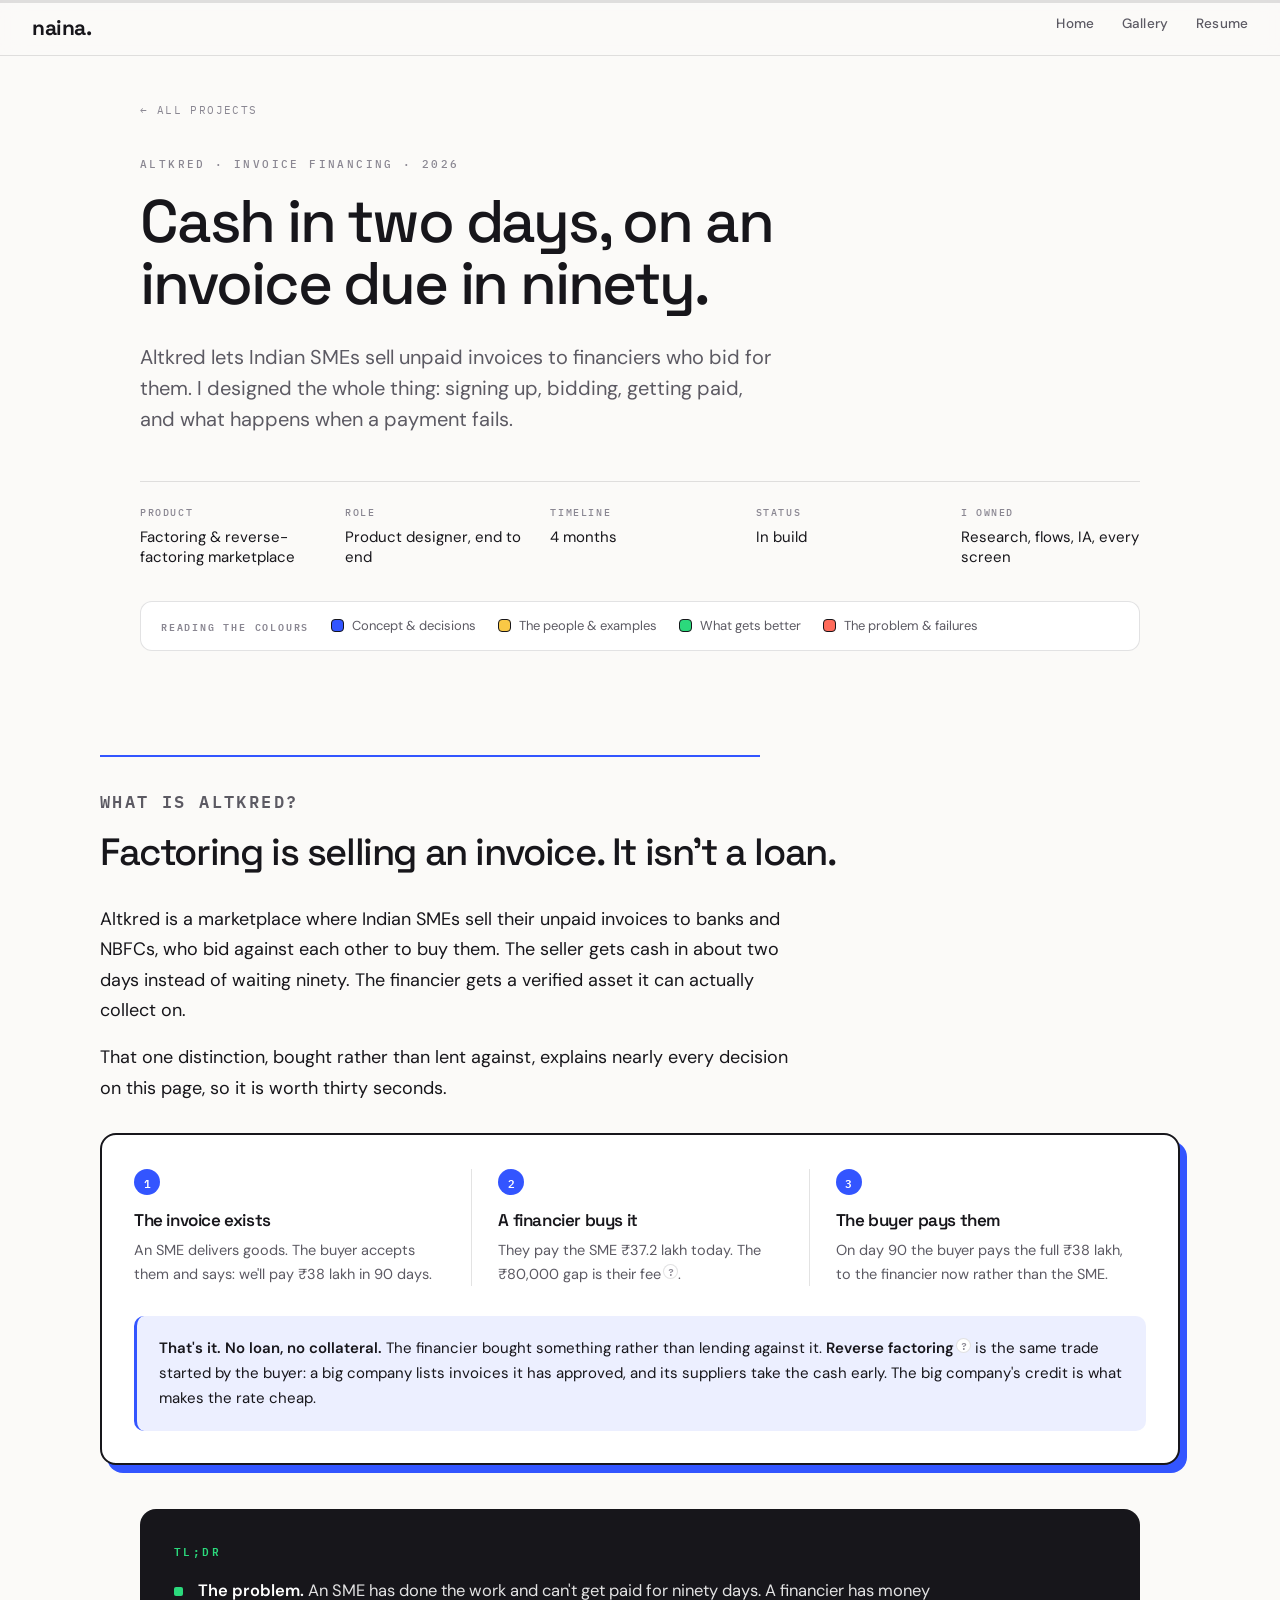
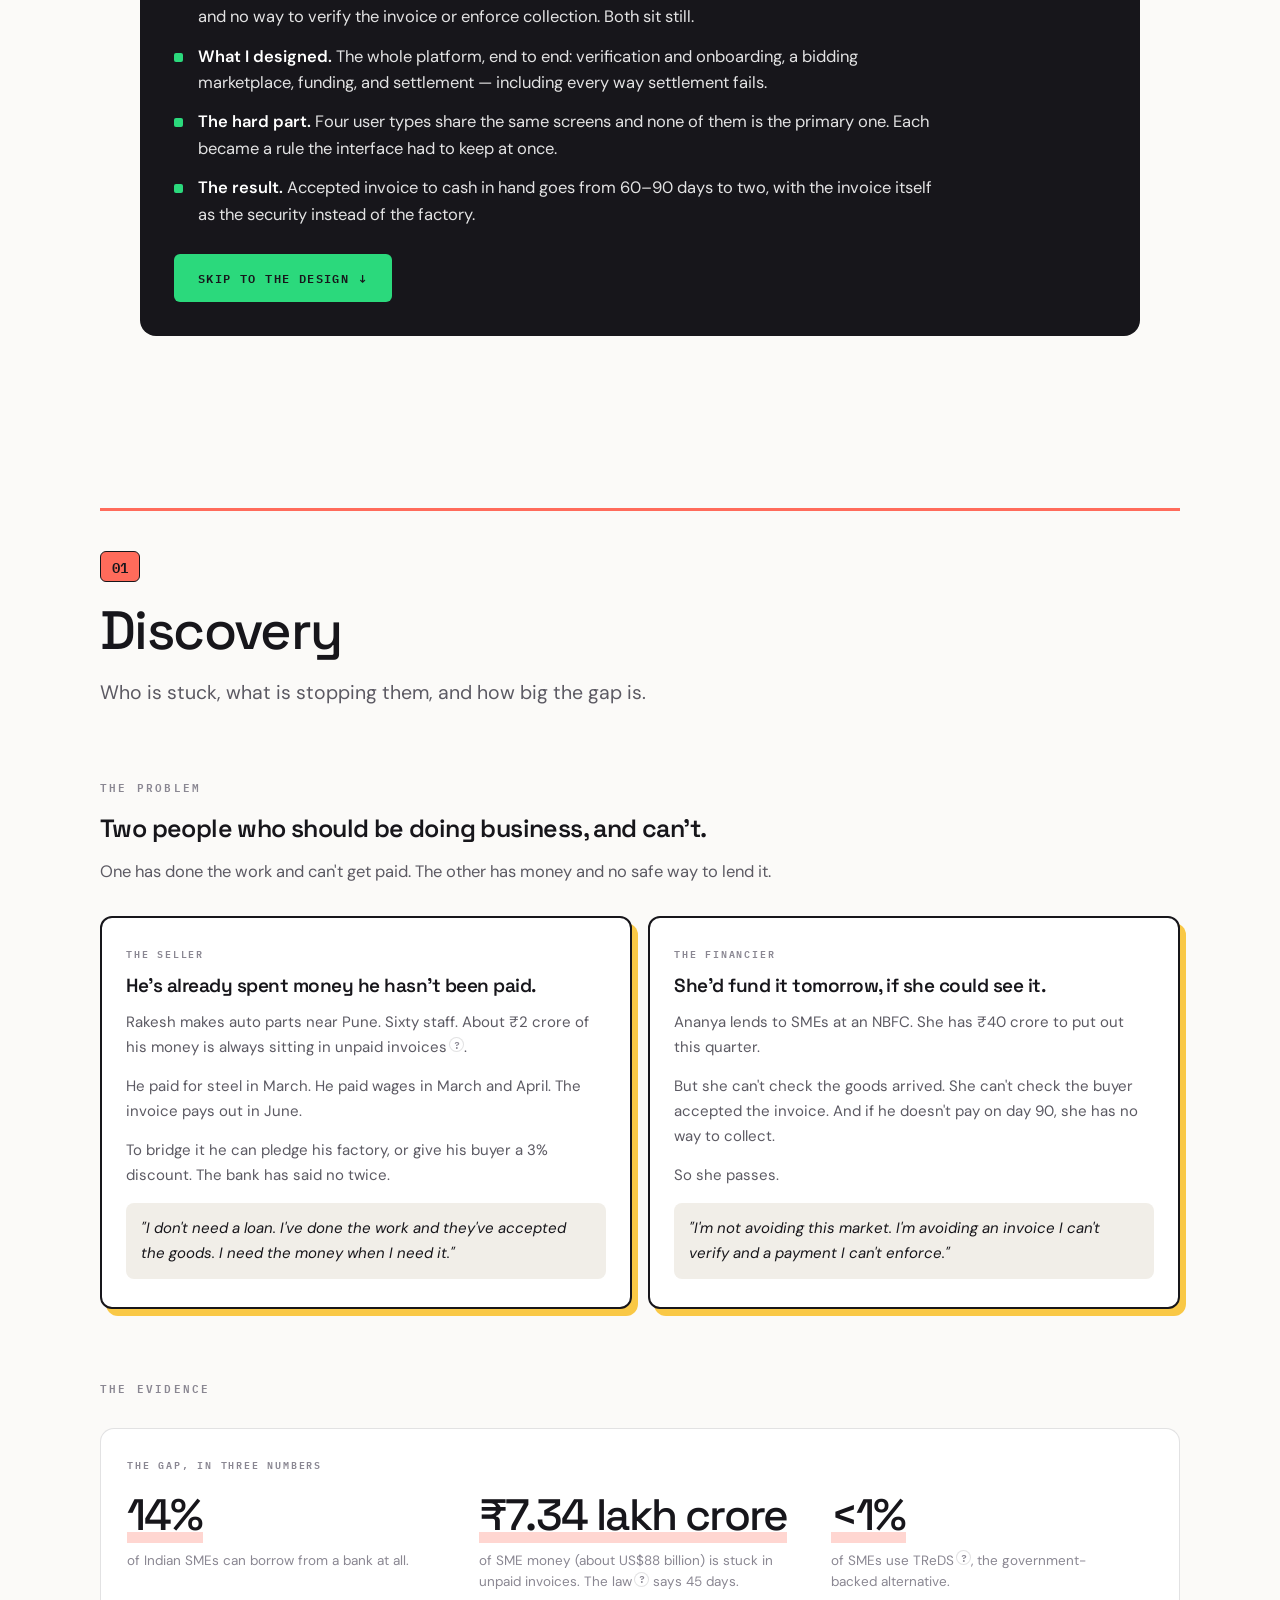
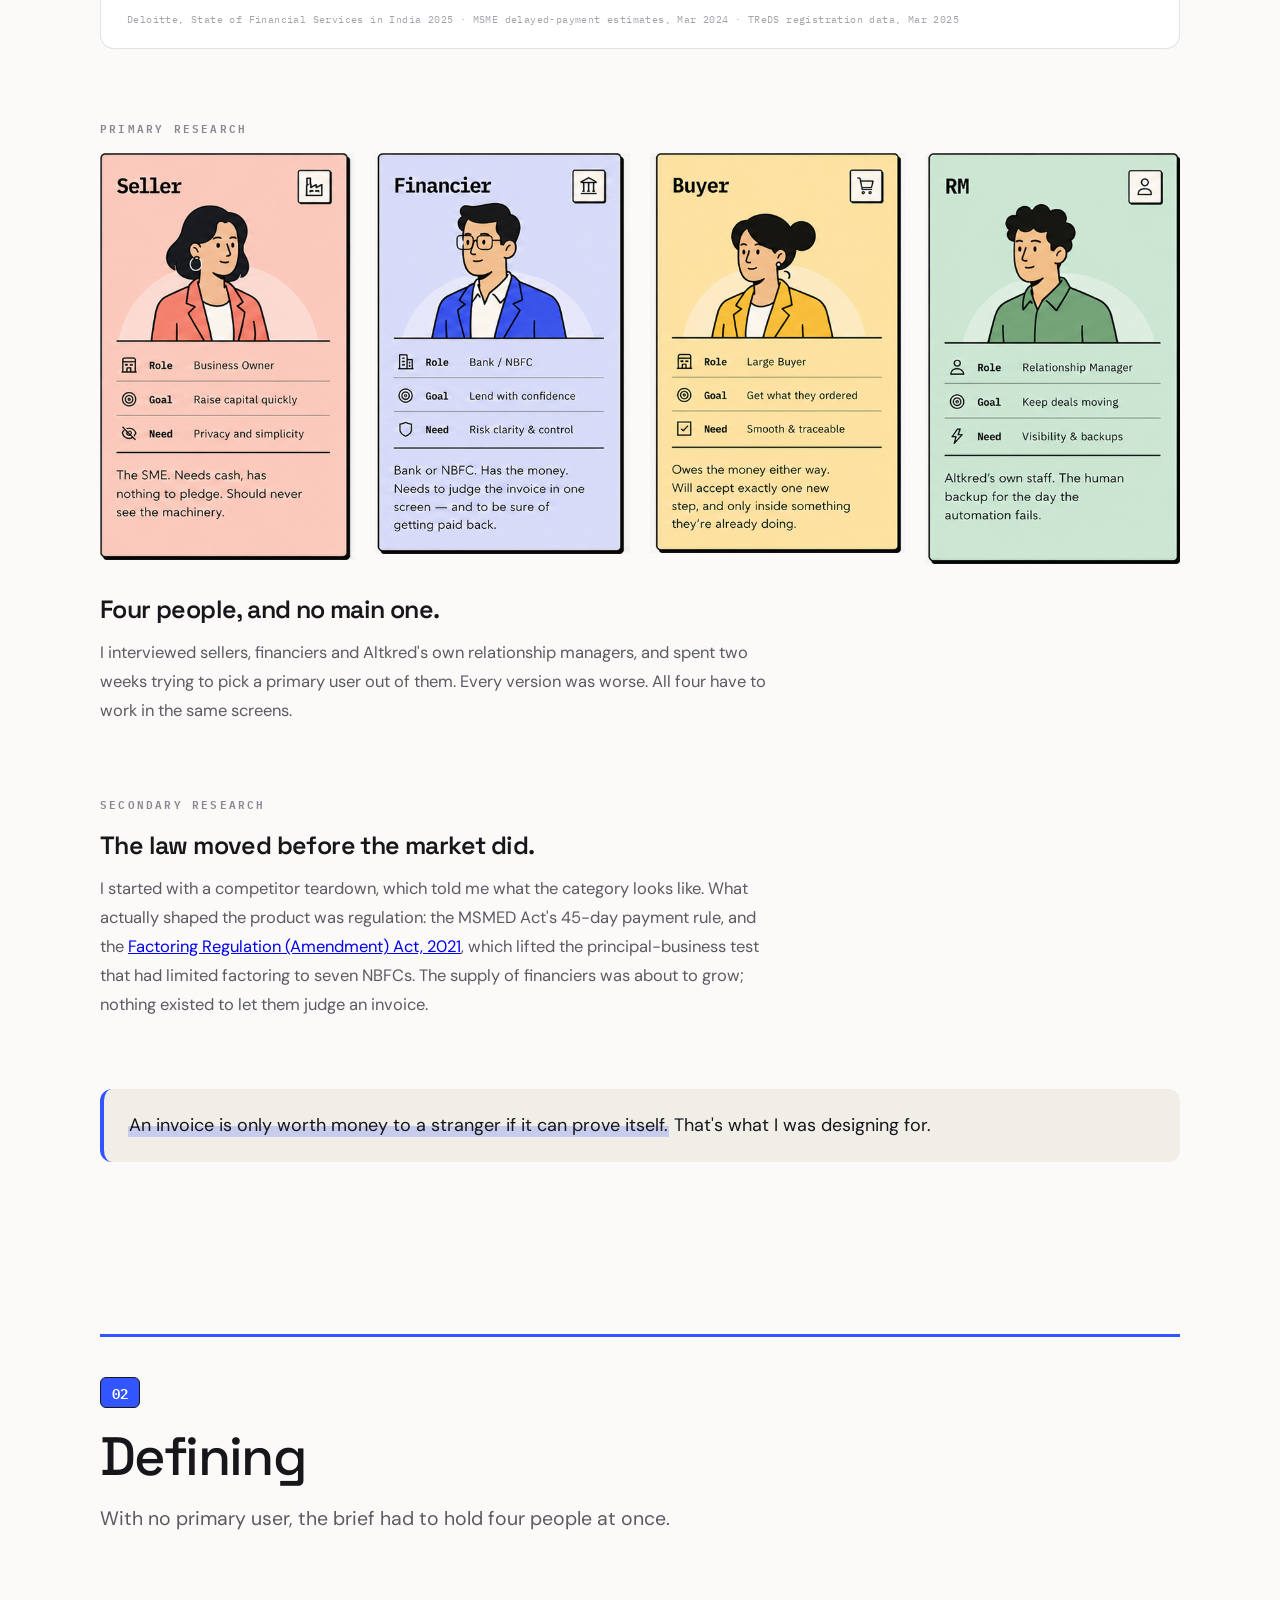
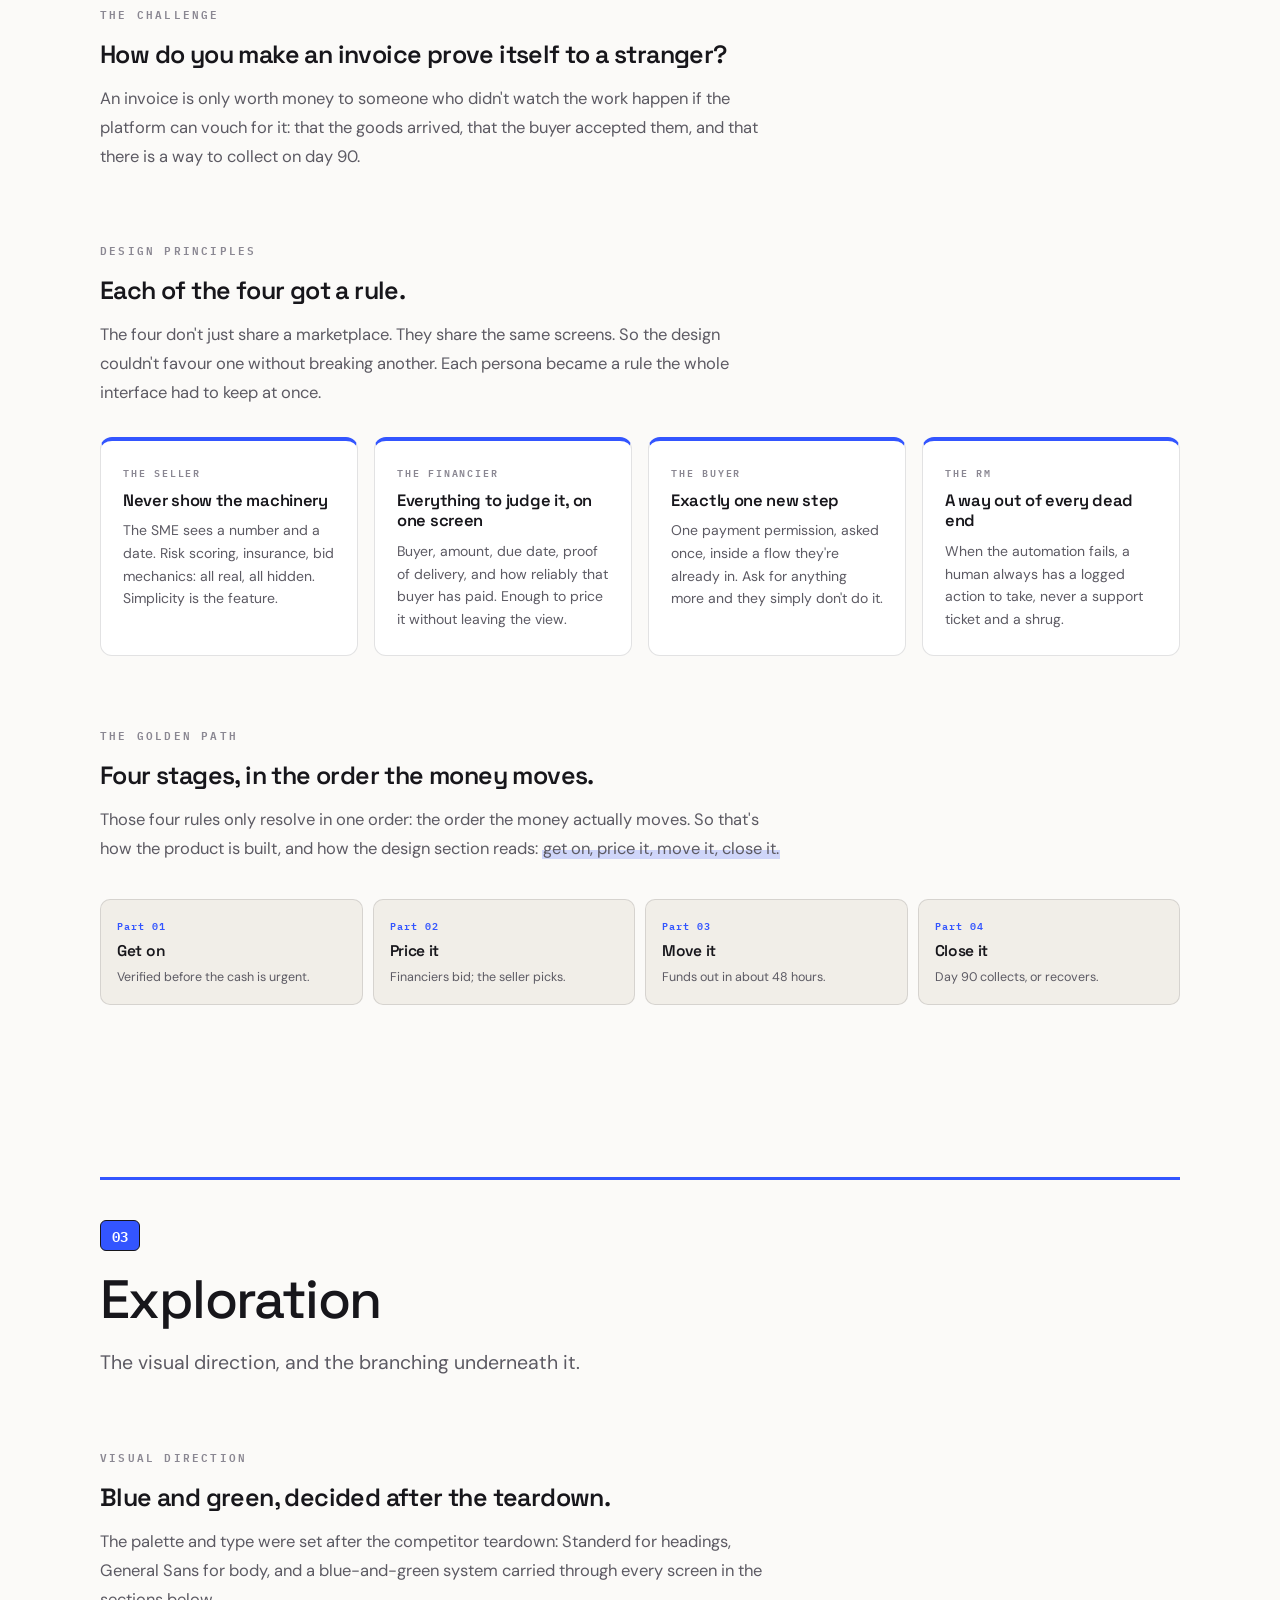
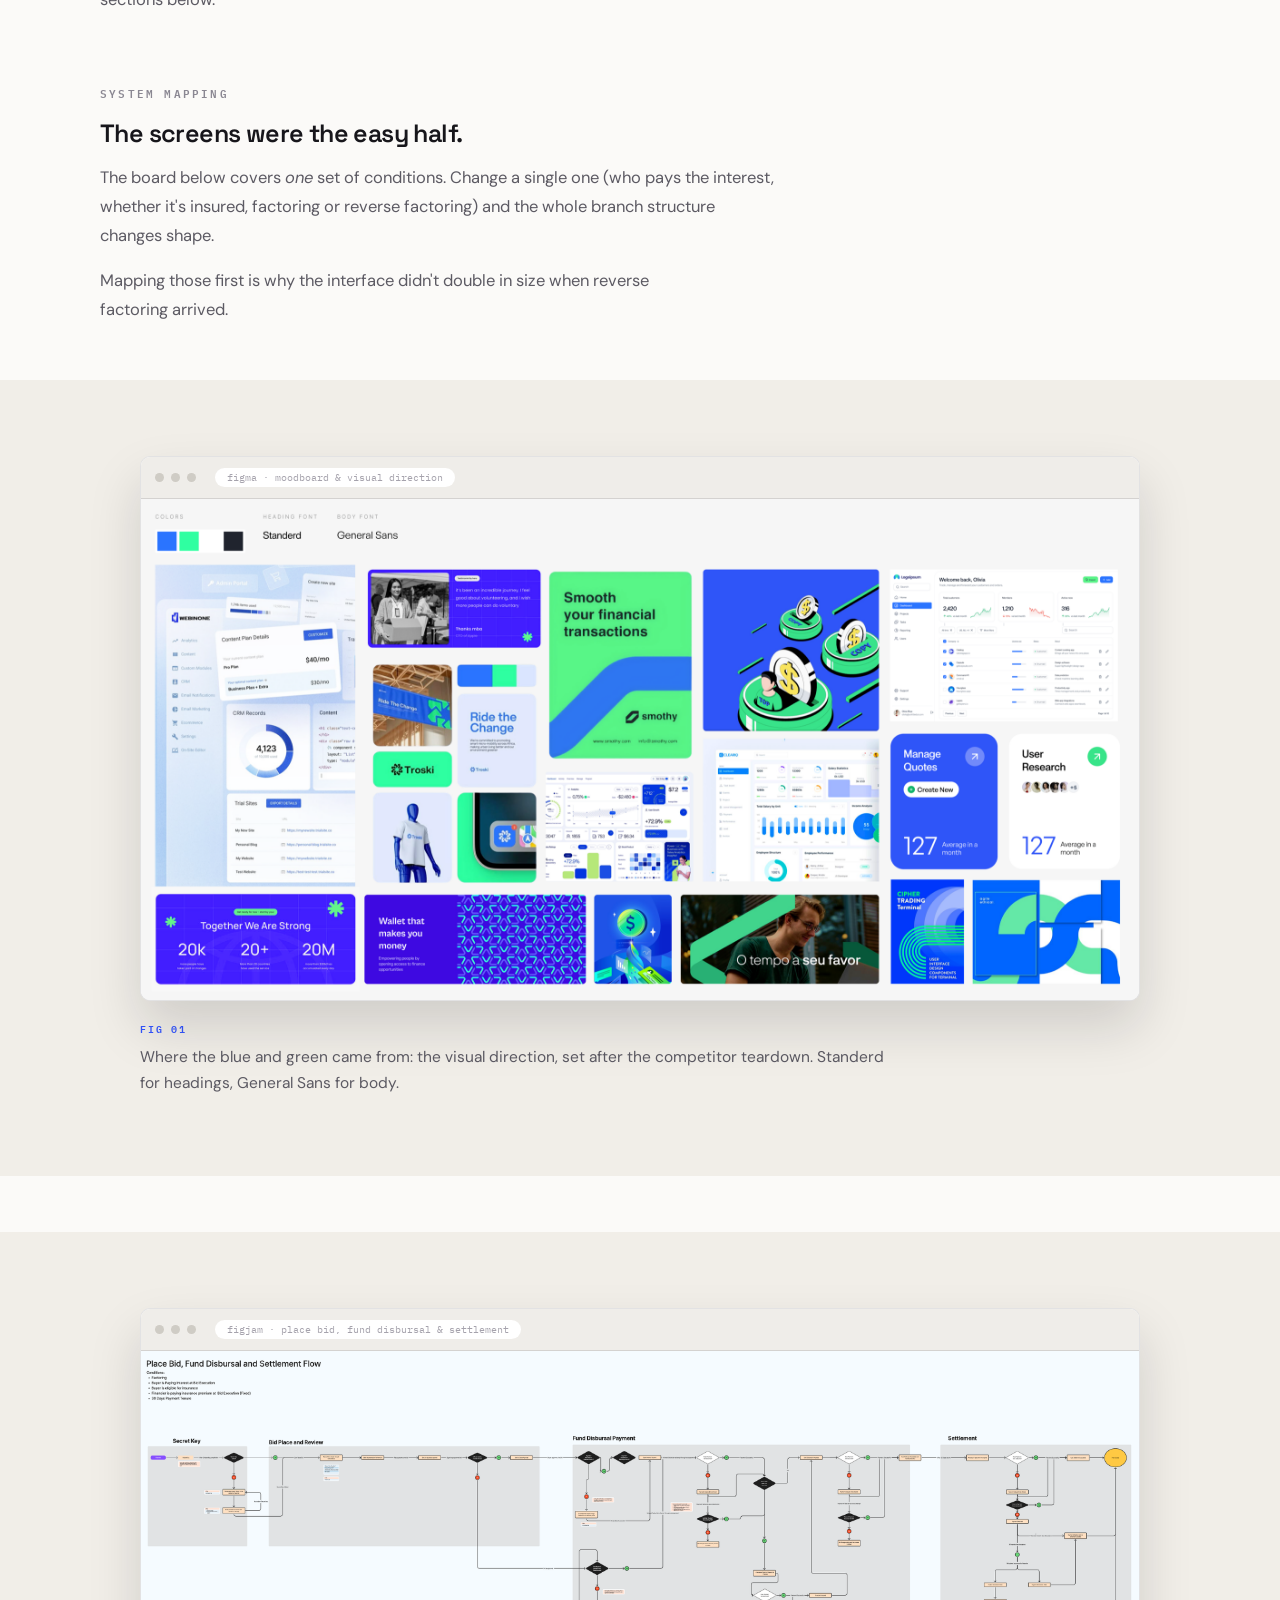
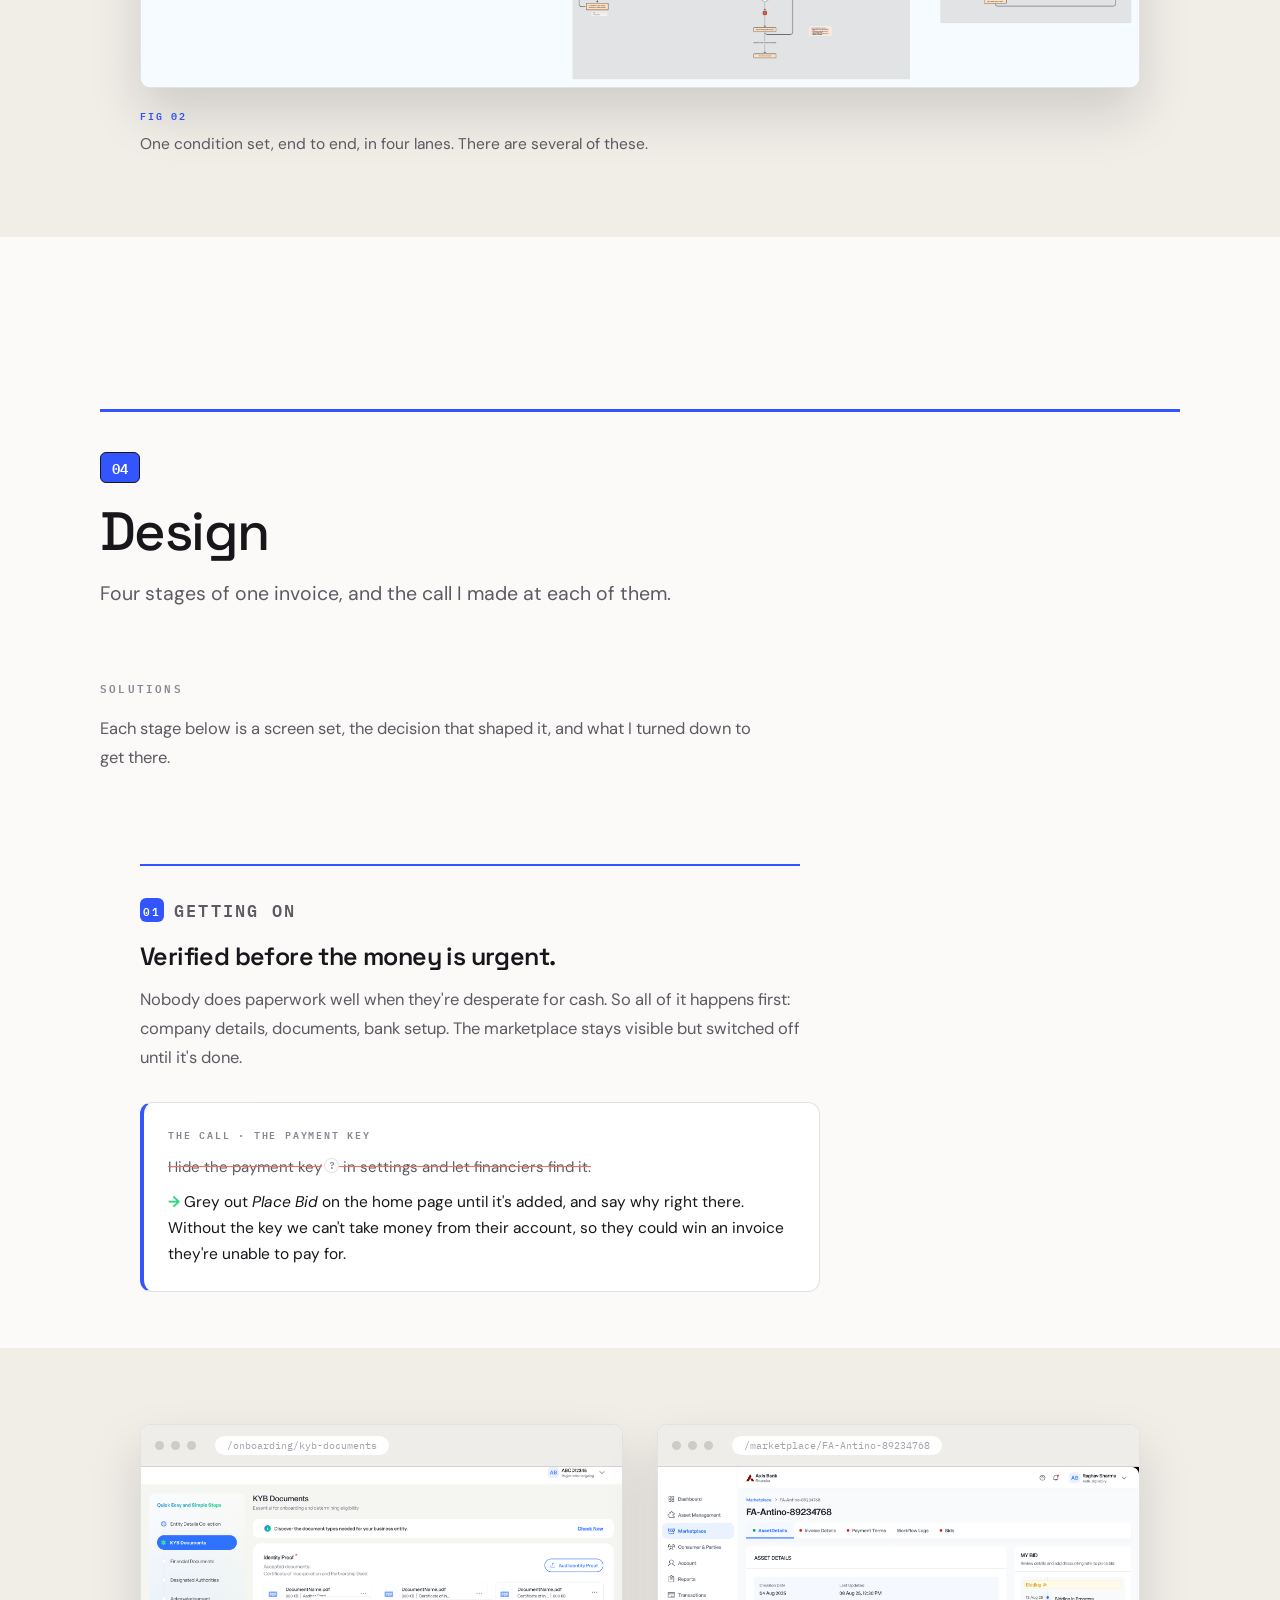
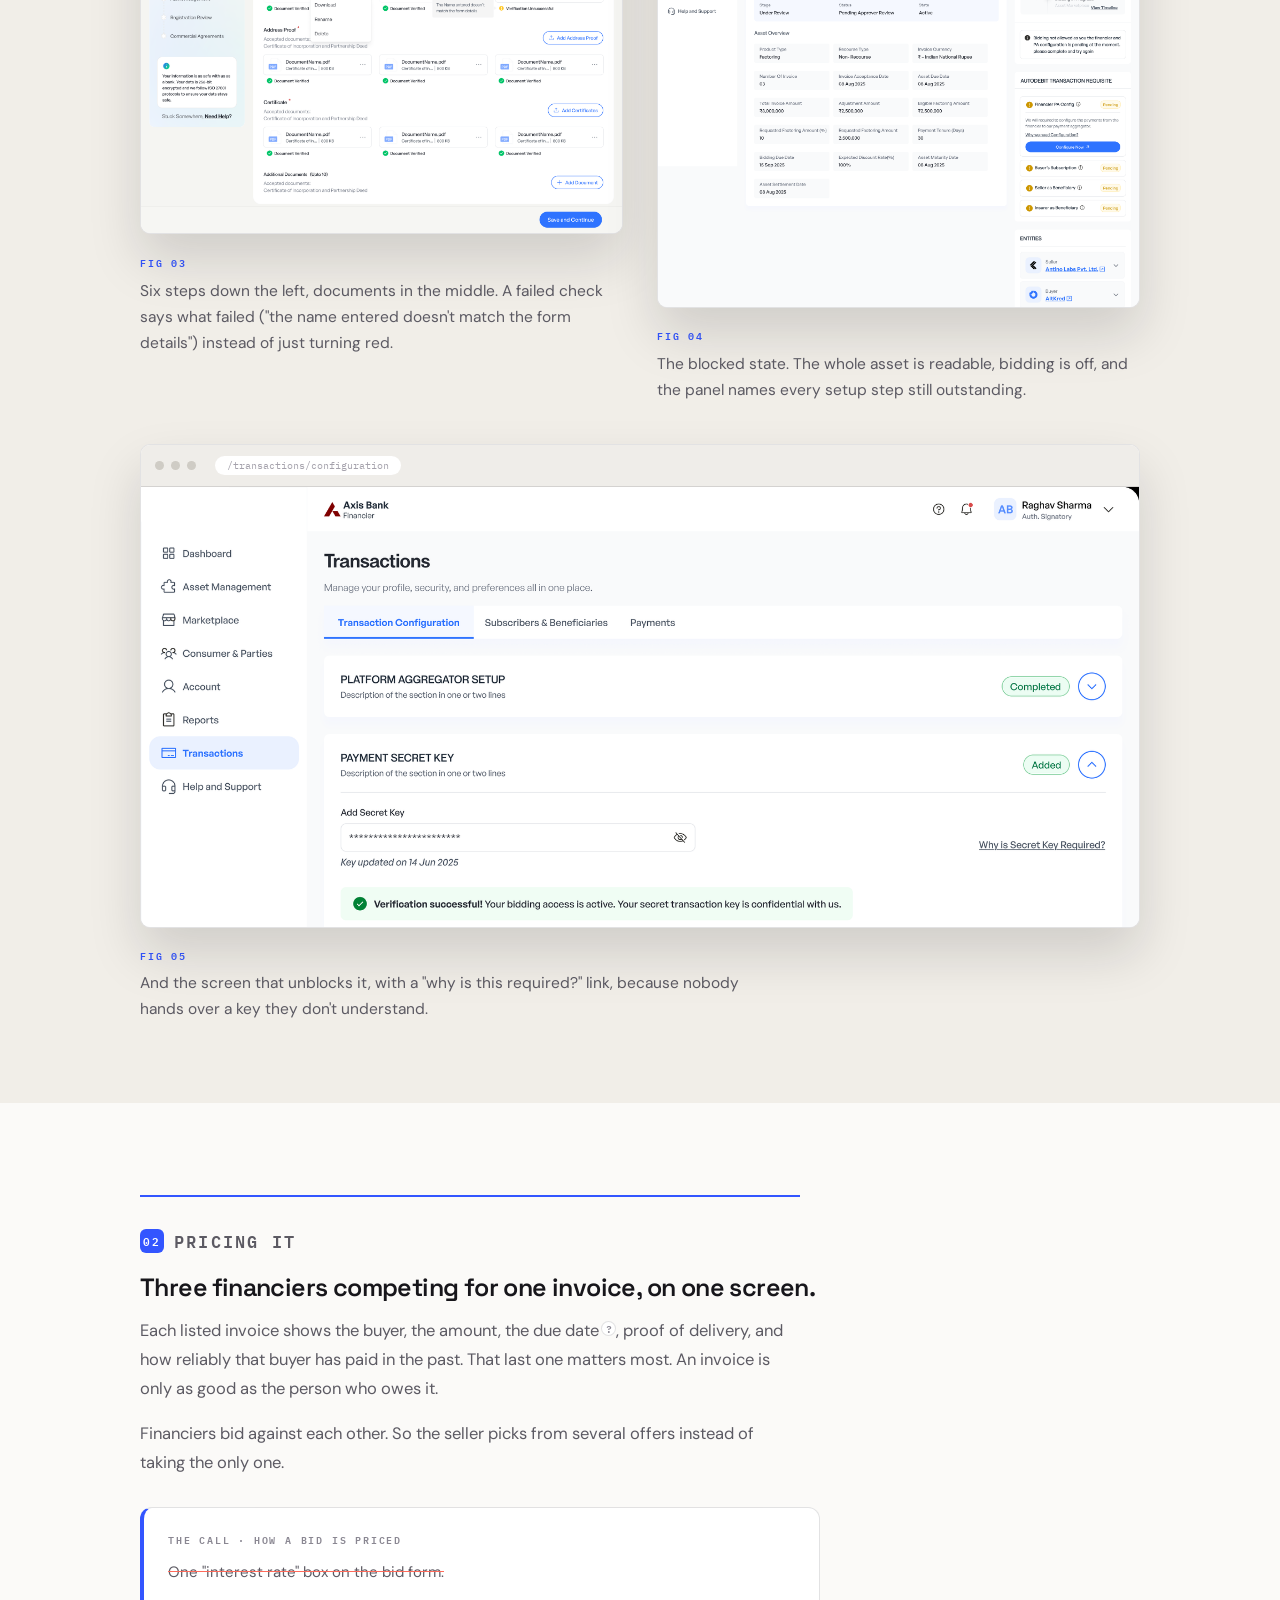
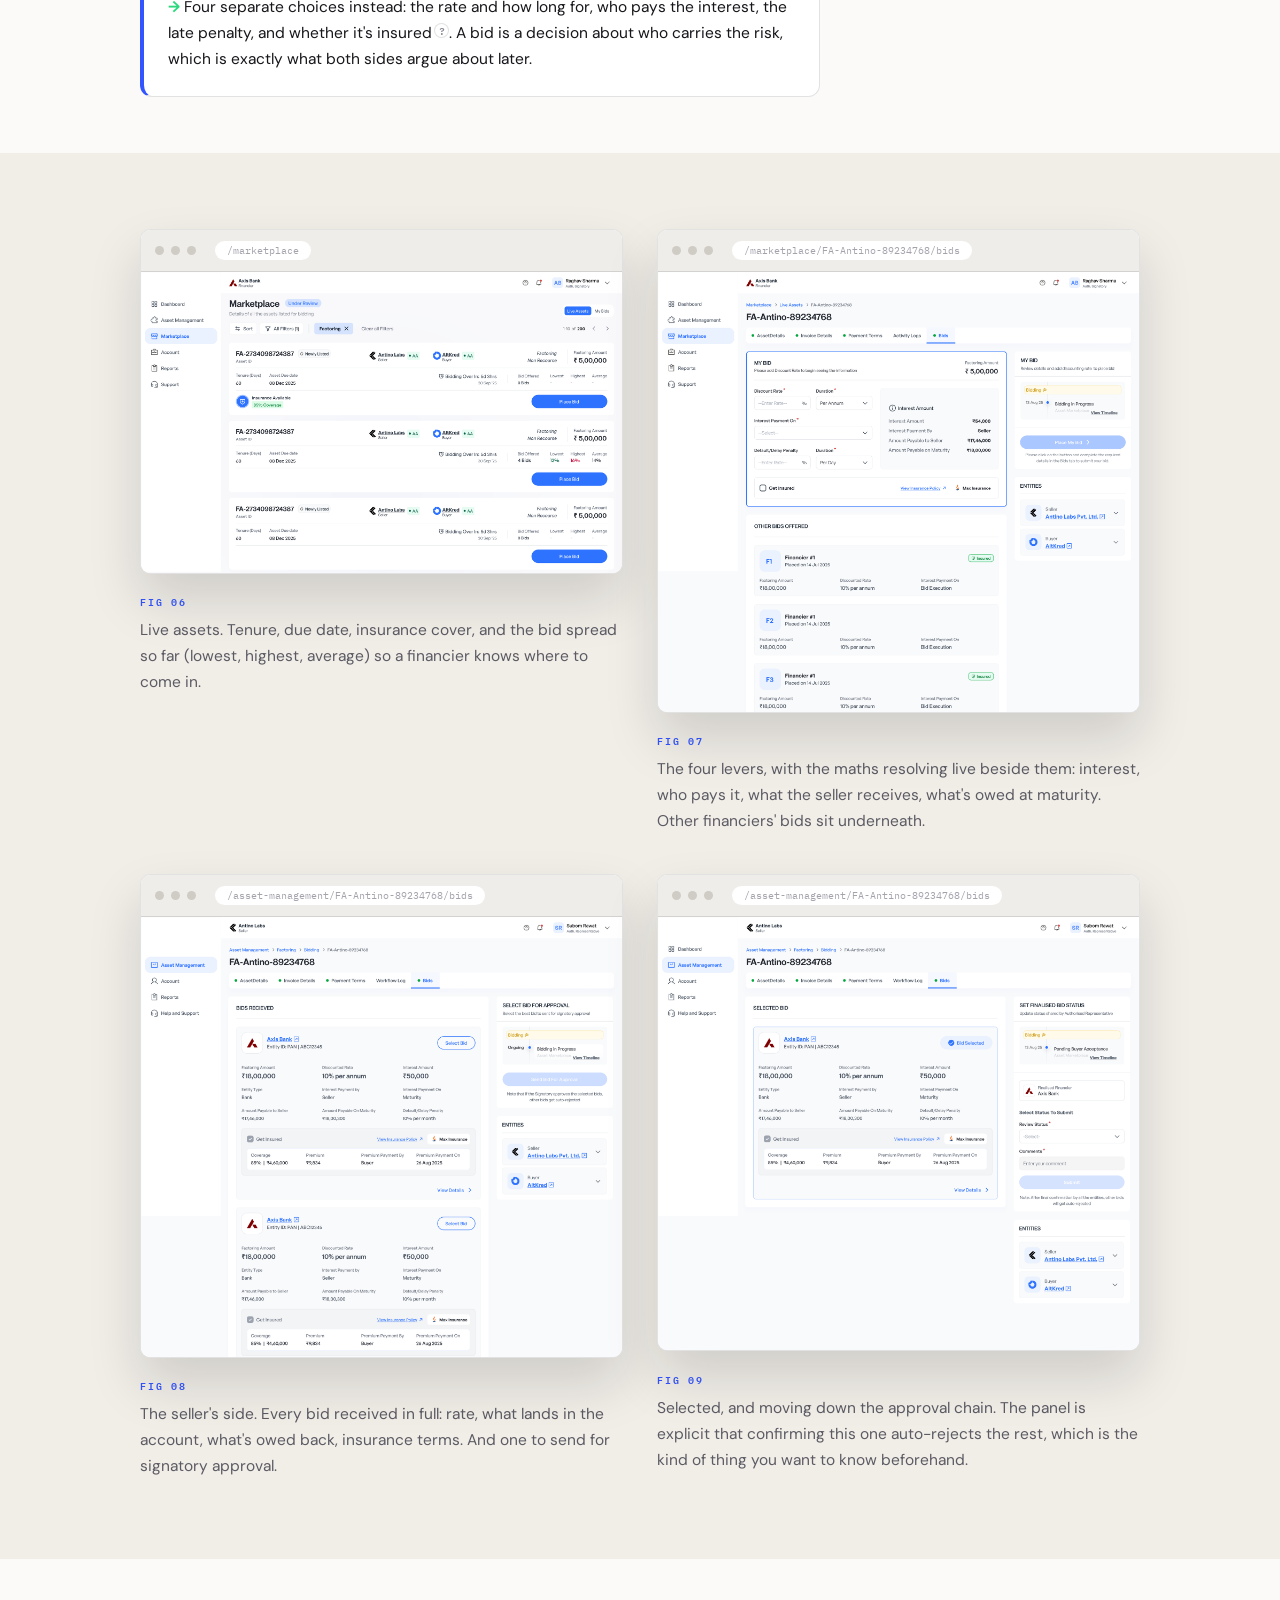
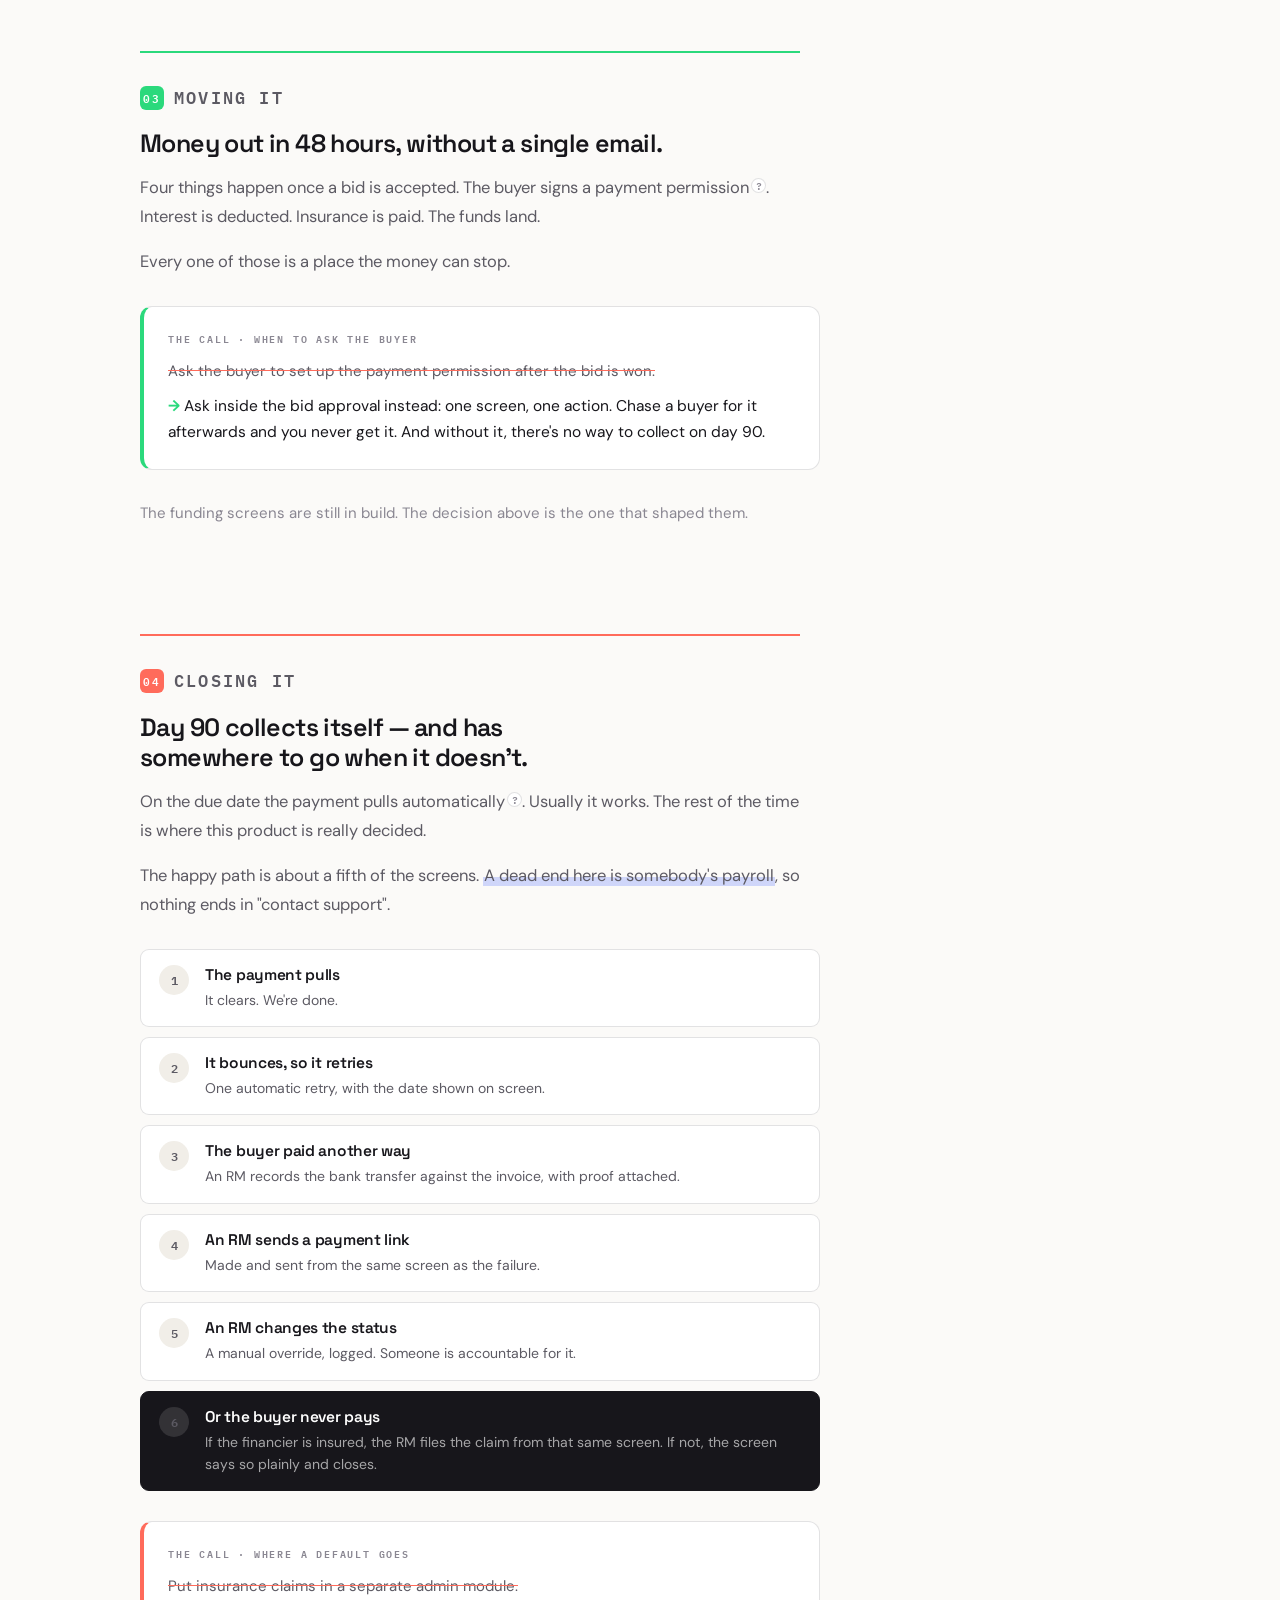
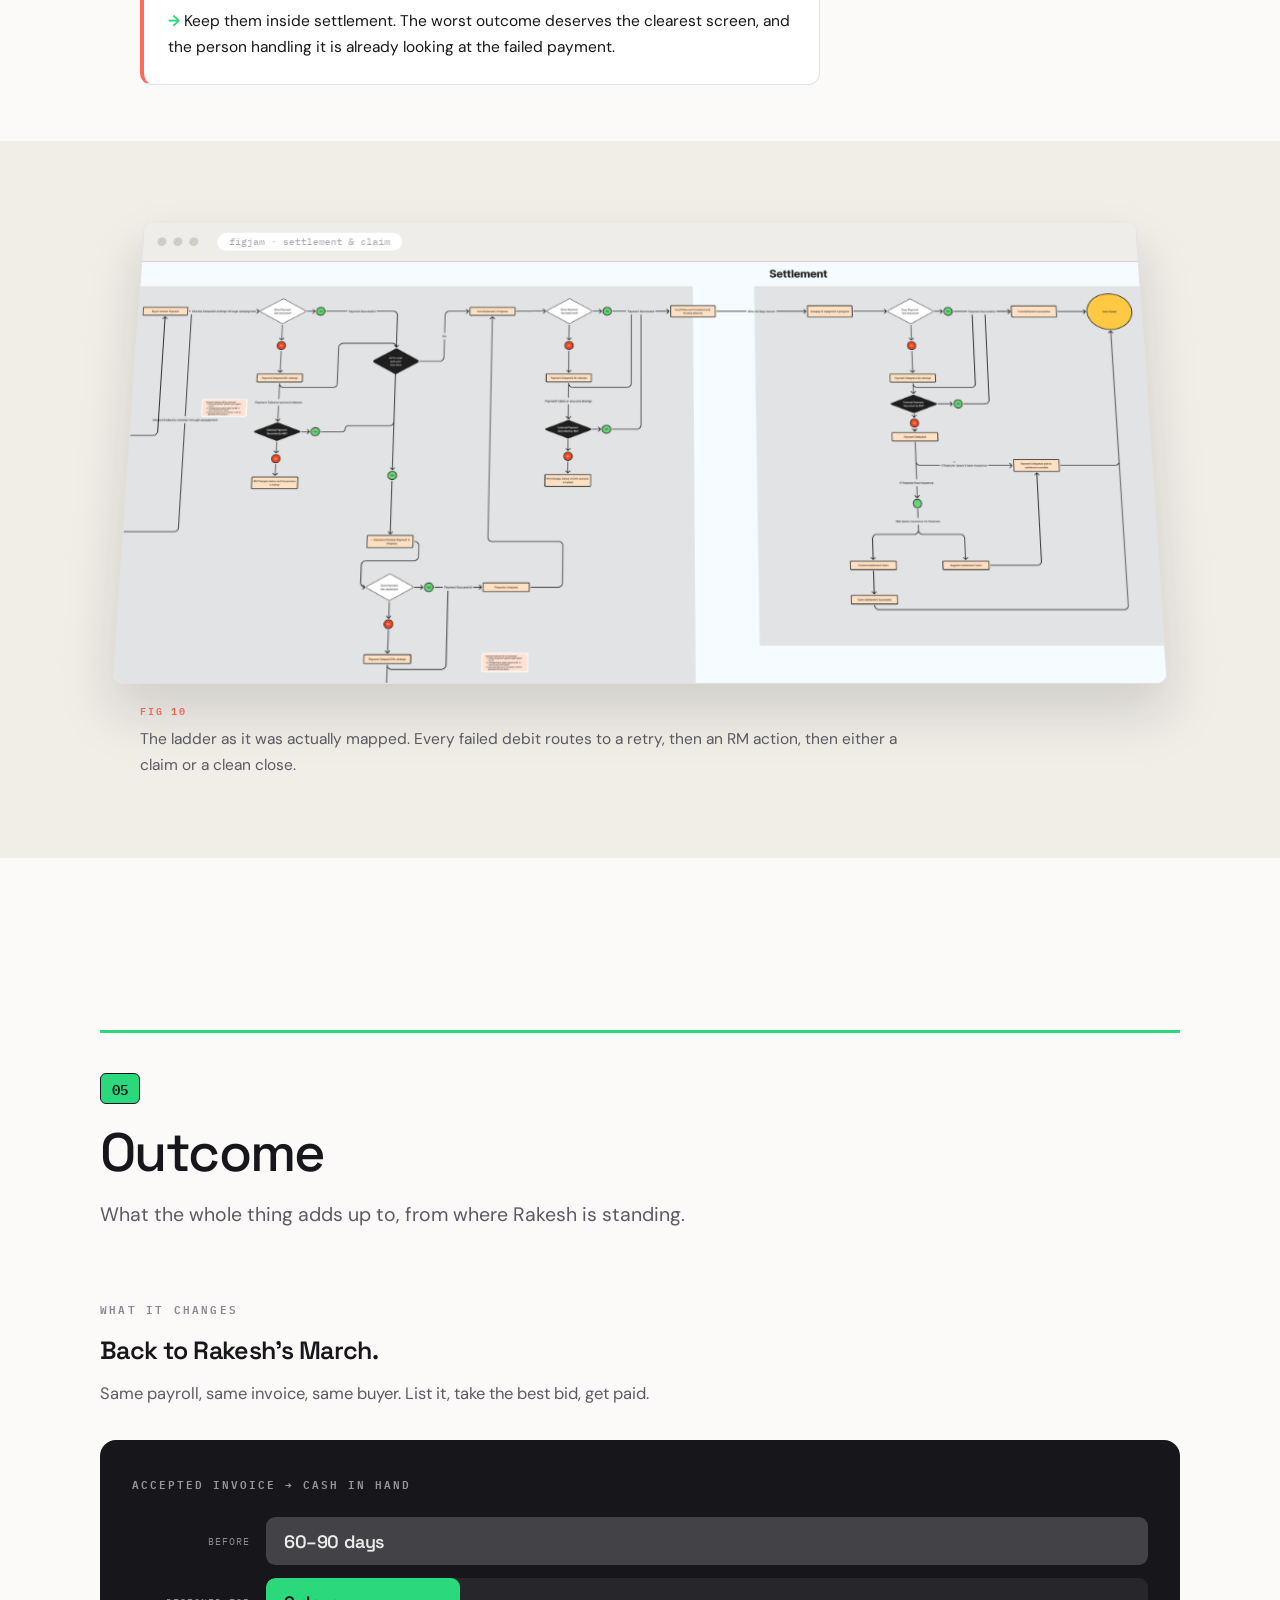
==== commit e1f28887: "Uniform lightbox, page-only nav, scroll resistance, stage hierarchy The lightbox presented two diffe" ====
--- a/case-study-altkred.html
+++ b/case-study-altkred.html
@@ -198,7 +198,12 @@
   }
   .jnum .part { color: var(--accent); }
   .jnum i { font-style: normal; display: inline-flex; align-items: center; justify-content: center; width: 24px; height: 24px; border-radius: 6px; background: var(--accent); color: #FFFFFF; font-size: 11px; }
-  .journey h2 { max-width: 700px; }
+  /* a journey is a part inside the Design stage, so its heading sits at
+     part level rather than competing with the stage titles */
+  .journey h2 {
+    max-width: 700px; font-size: clamp(20px, 2.5vw, 25px);
+    letter-spacing: -.6px; line-height: 1.22; font-weight: 600;
+  }
   .journey > .wrap > p { font-size: 16.5px; line-height: 1.76; color: var(--muted); max-width: 660px; margin: 0 0 16px; }
 
   .call {
@@ -271,32 +276,37 @@
   .pair .ph { aspect-ratio: 4/3; }
 
   /* ── stage headers: the case study's top-level chunks ──── */
-  .stage { padding: 104px 0 0; scroll-margin-top: 88px; }
-  .stage-head { padding-top: 34px; border-top: 3px solid var(--accent); }
+  /* Stages are the case study's top-level chunks, so they get the most
+     air above them and the largest type after the page title. */
+  .stage { padding: 172px 0 0; scroll-margin-top: 88px; }
+  .stage-head { padding-top: 40px; border-top: 3px solid var(--accent); }
   .stage-n {
     display: inline-flex; align-items: center; justify-content: center;
-    min-width: 34px; height: 27px; padding: 0 9px; border-radius: 5px;
+    min-width: 40px; height: 31px; padding: 0 10px; border-radius: 6px;
     background: var(--accent); color: var(--accent-ink, var(--ink));
     border: 1.5px solid var(--ink);
-    font-family: 'IBM Plex Mono', monospace; font-size: 12.5px; font-weight: 600;
+    font-family: 'IBM Plex Mono', monospace; font-size: 14px; font-weight: 600;
   }
   .stage-head h2 {
-    margin: 18px 0 0; font-size: clamp(30px, 5vw, 44px); letter-spacing: -1.6px;
+    /* the floor has to stay under h1's so the page title still leads on
+       a phone, where both clamps bottom out */
+    margin: 20px 0 0; font-size: clamp(27px, 5.2vw, 54px);
+    line-height: 1.06; letter-spacing: -1.6px;
   }
   .stage-head .lede {
-    margin: 16px 0 0; max-width: 680px;
-    font-size: clamp(16px, 2.1vw, 18.5px); line-height: 1.62; color: var(--muted);
+    margin: 18px 0 0; max-width: 680px;
+    font-size: clamp(16.5px, 2.2vw, 19.5px); line-height: 1.6; color: var(--muted);
   }
 
   /* a labelled part inside a stage */
-  .part { margin: 58px 0 0; }
+  .part { margin: 70px 0 0; }
   .part > .slabel {
     margin: 0 0 16px; font-family: 'IBM Plex Mono', monospace; font-size: 10.5px;
     font-weight: 600; letter-spacing: 2.2px; text-transform: uppercase; color: var(--faint);
   }
   .part > h3 {
     margin: 0 0 14px; font-family: 'Space Grotesk', sans-serif; font-weight: 600;
-    font-size: clamp(21px, 2.9vw, 27px); letter-spacing: -.8px; line-height: 1.2;
+    font-size: clamp(20px, 2.5vw, 25px); letter-spacing: -.6px; line-height: 1.22;
   }
   .part > p { margin: 0 0 16px; font-size: 16.5px; line-height: 1.76; color: var(--muted); max-width: 680px; }
   .part > p:last-child { margin-bottom: 0; }
@@ -408,7 +418,8 @@
     nav.top { padding: 18px 20px; }
     nav.top .links { gap: 18px; }
     .wrap, .wide { padding: 0 20px; }
-    .sec, .journey, .stage { padding-top: 66px; }
+    .sec, .journey { padding-top: 66px; }
+    .stage { padding-top: 104px; }
     .part { margin-top: 42px; }
     .tldr { padding: 24px 20px 26px; }
     .shot figcaption { font-size: 14.5px; }
@@ -433,7 +444,7 @@
 
 <div class="rail"><i id="readProgress"></i></div>
 
-<site-nav current="work"></site-nav>
+<site-nav current="none"></site-nav>
 
 <!-- ══════════ HERO ══════════ -->
 <header class="wrap" style="padding-top:44px;">
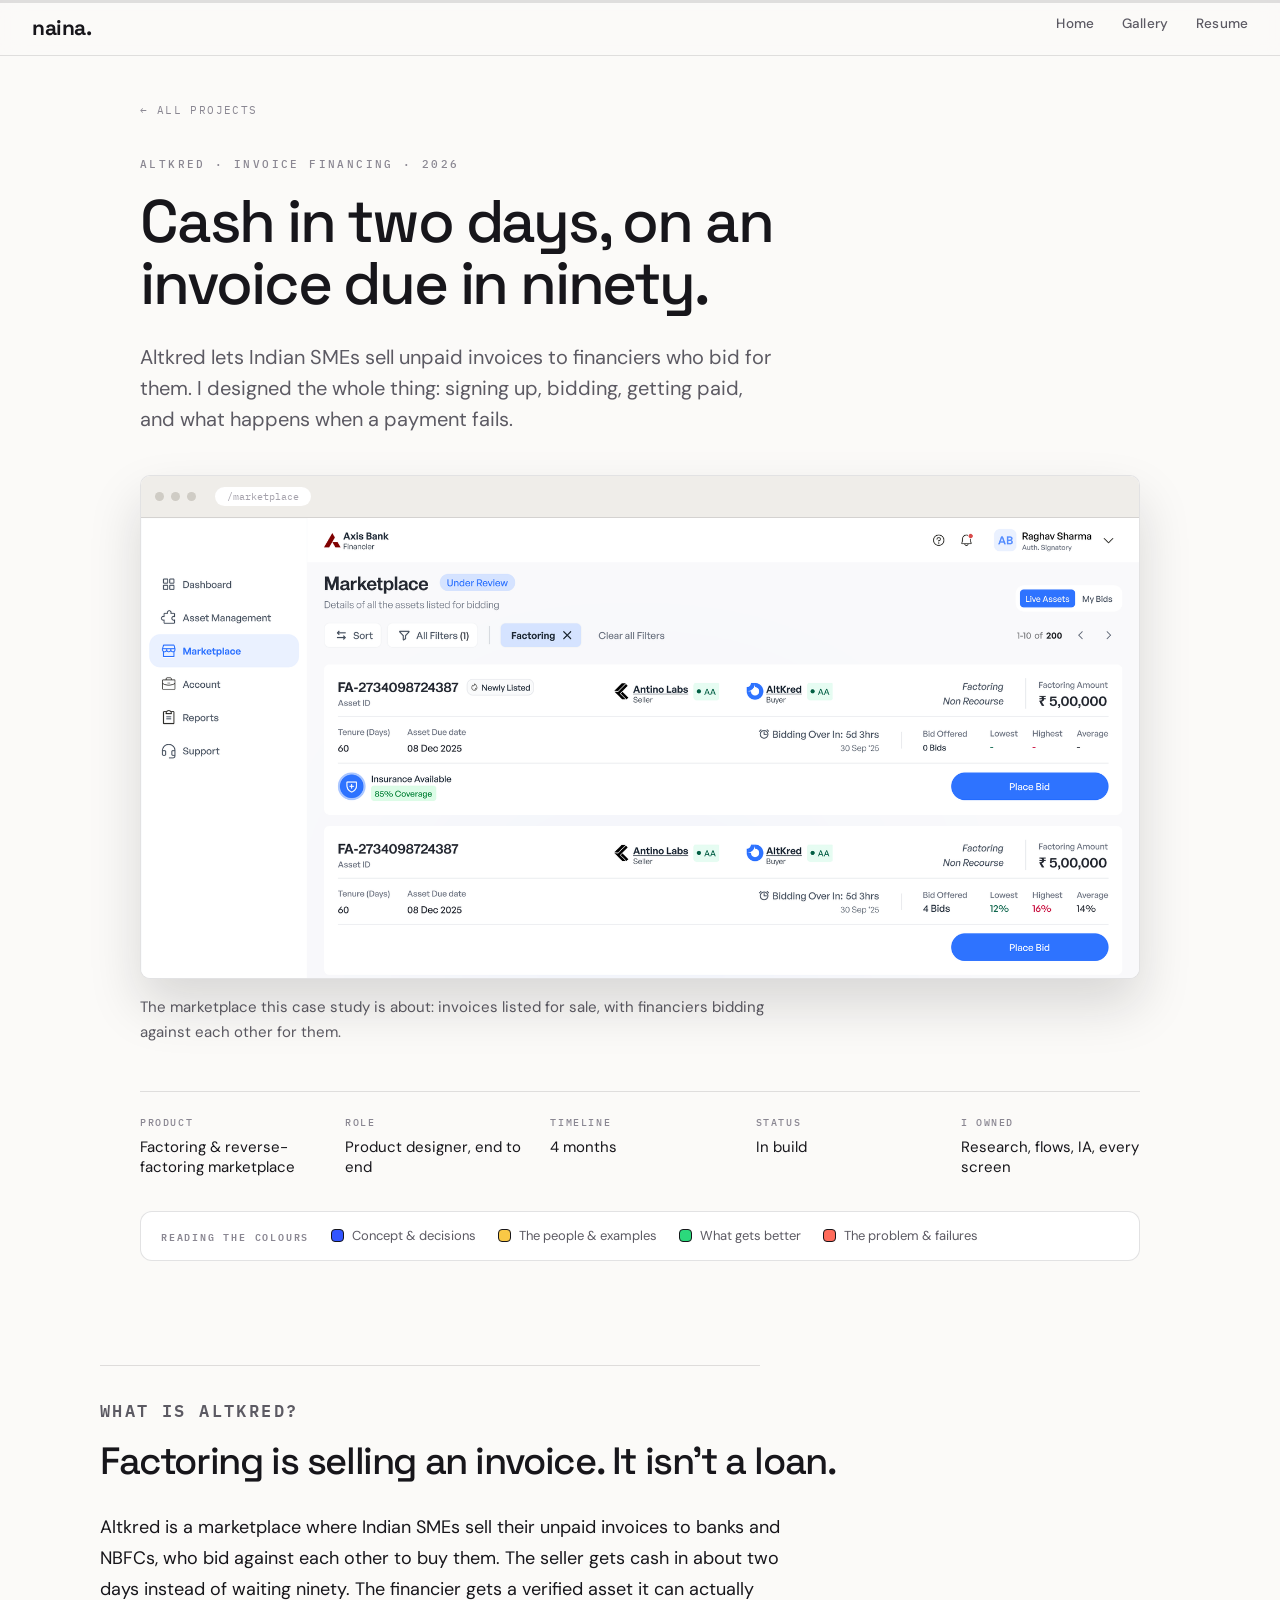
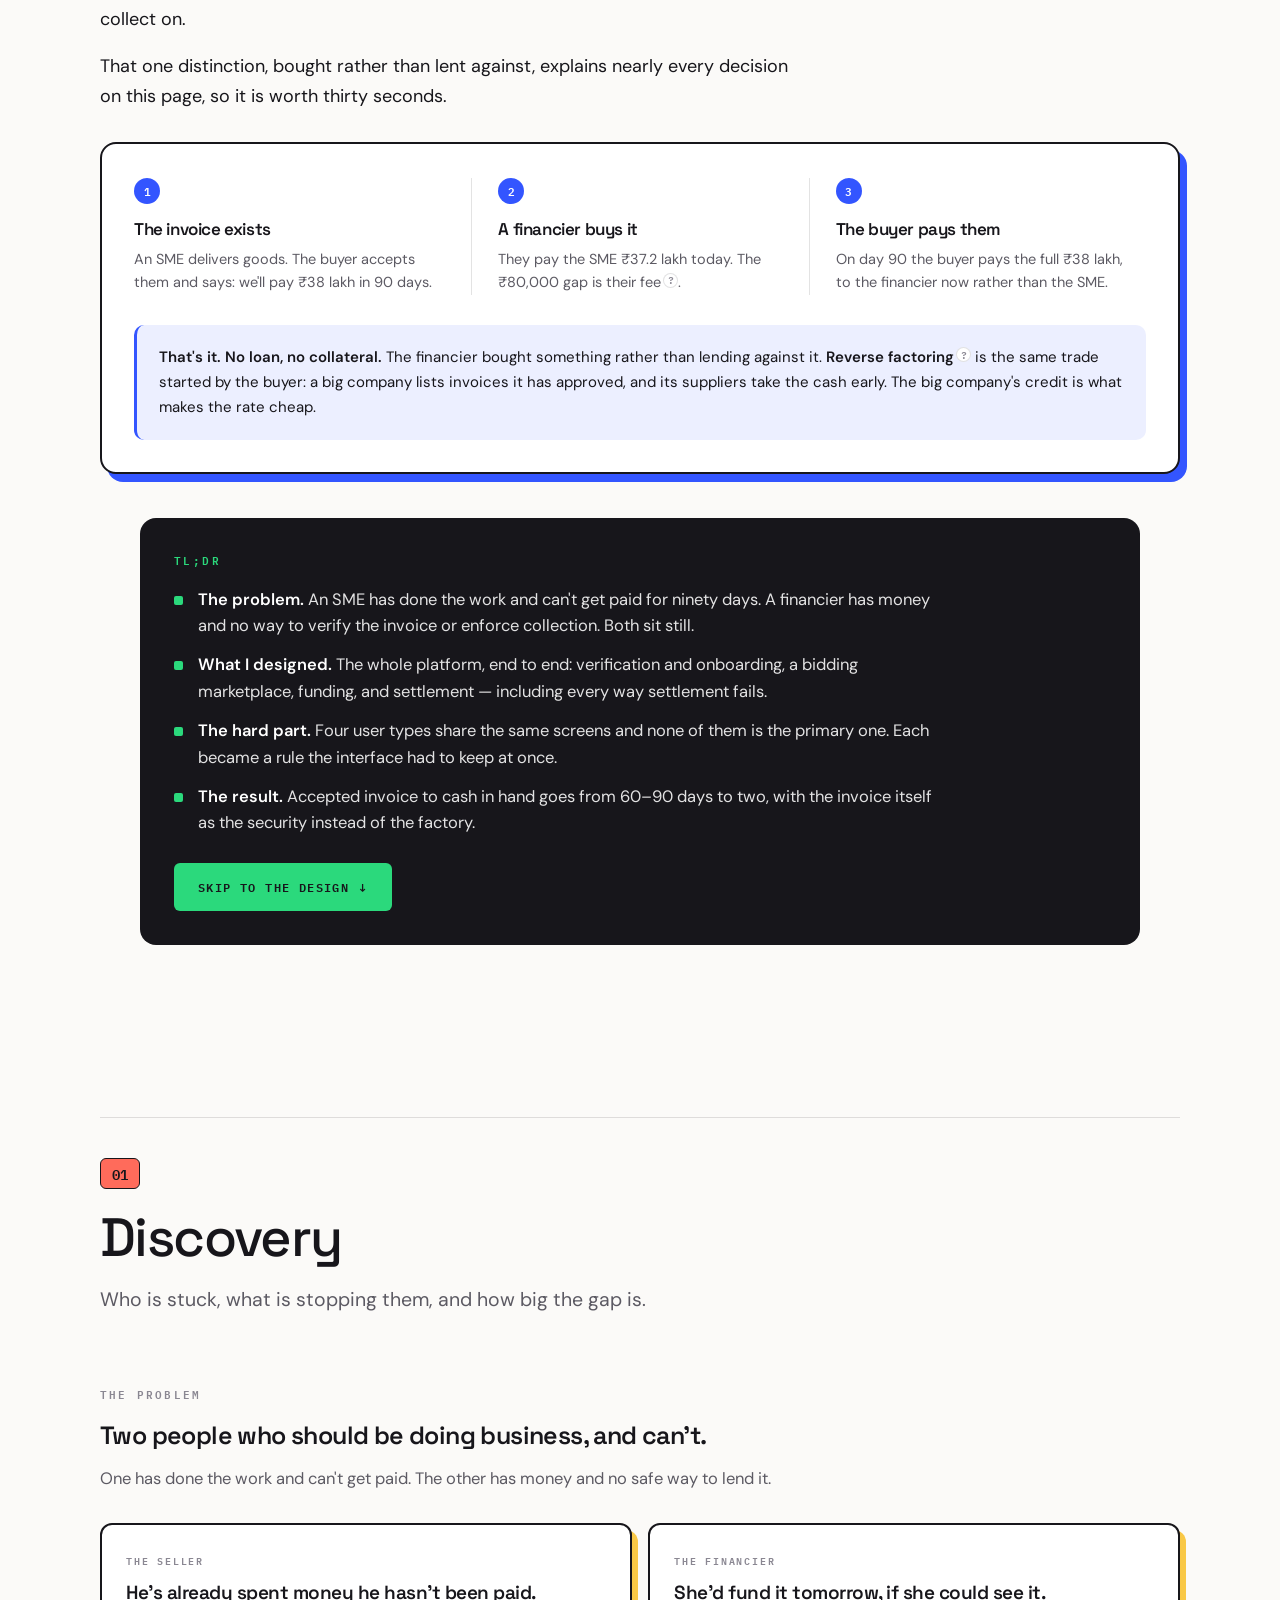
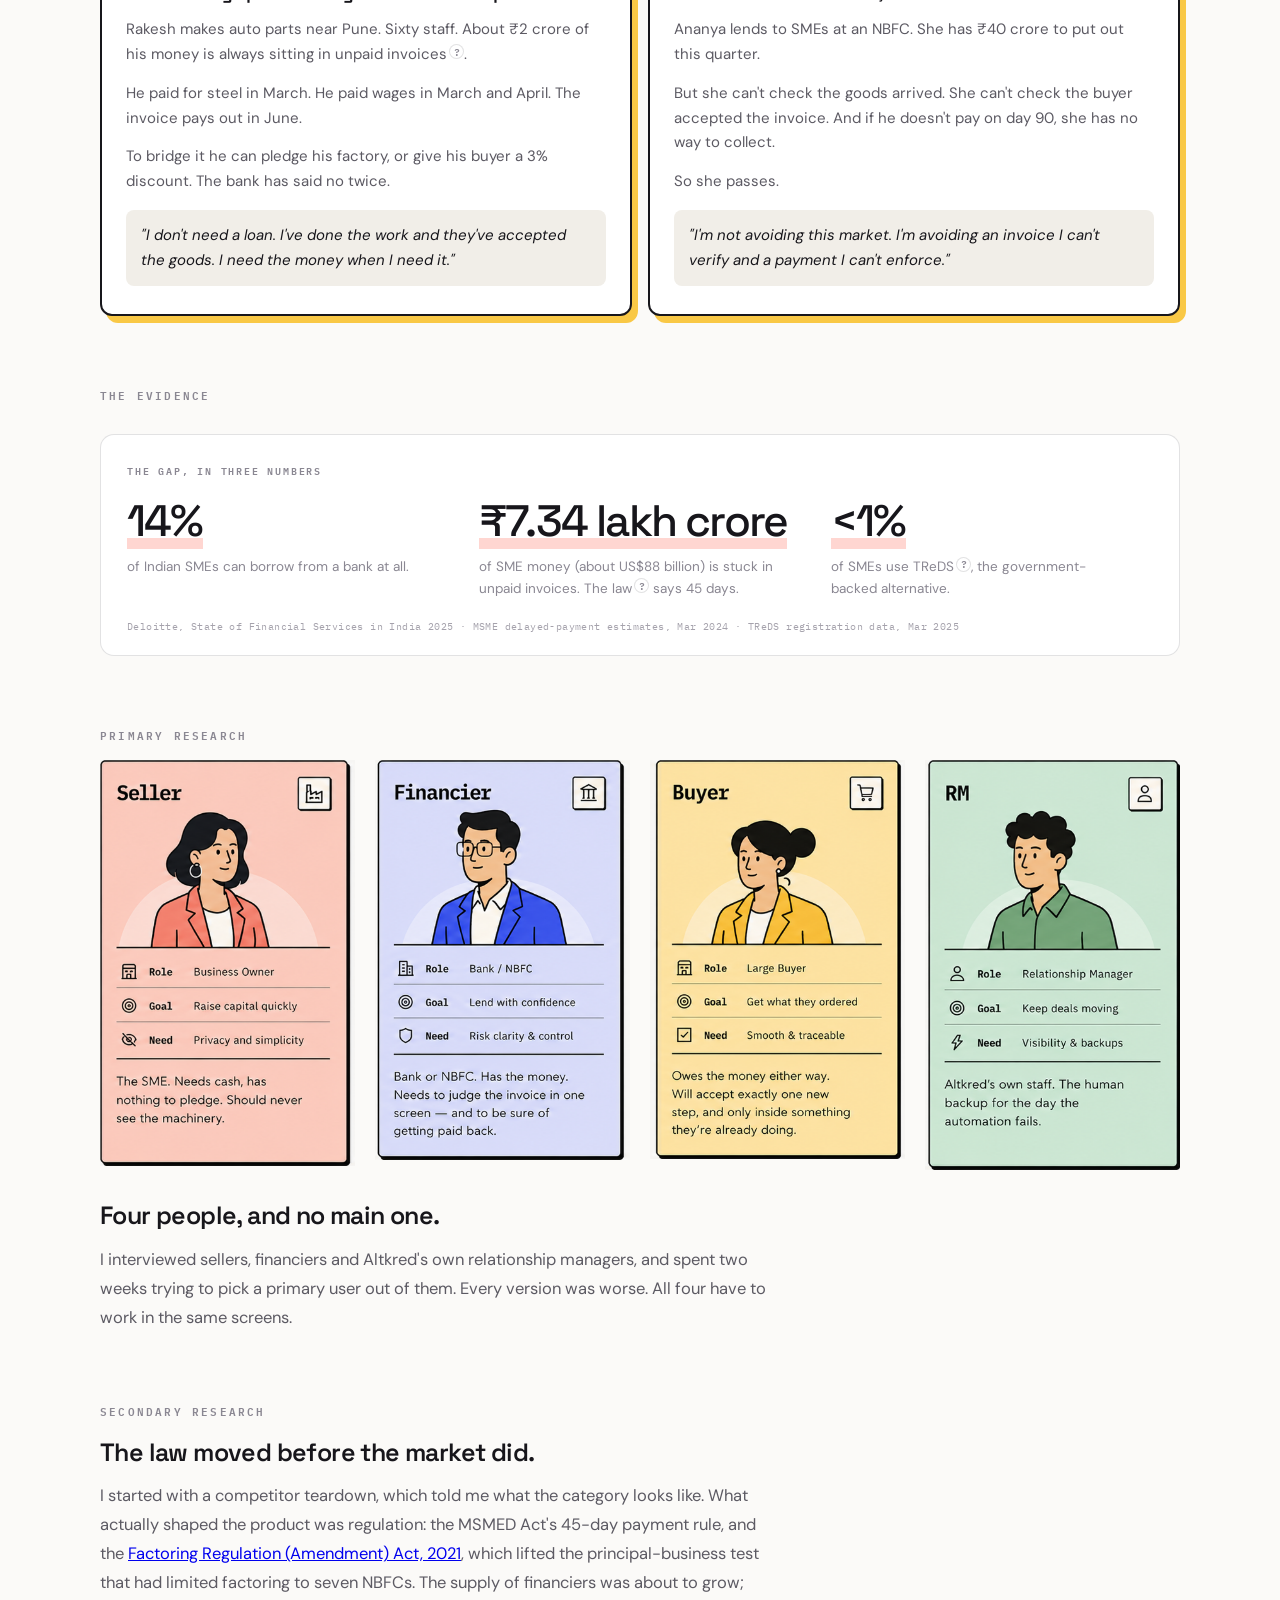
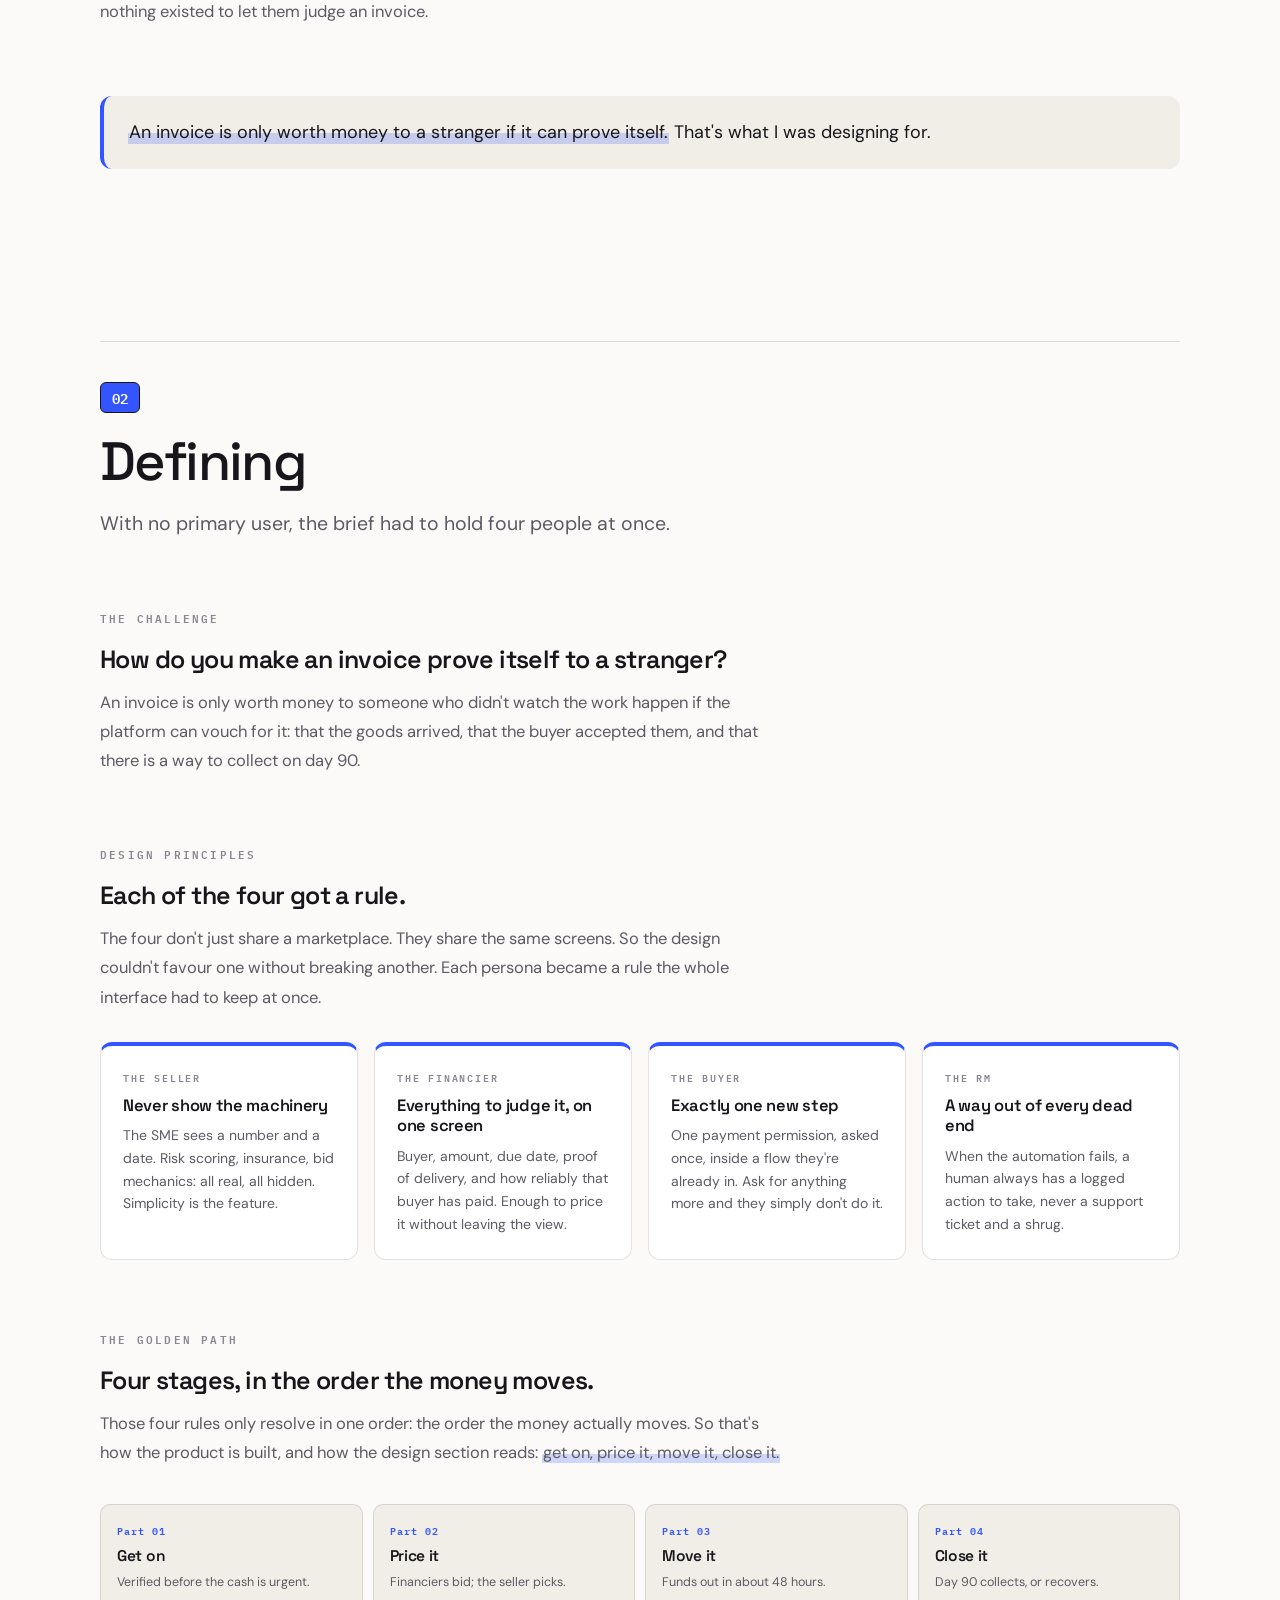
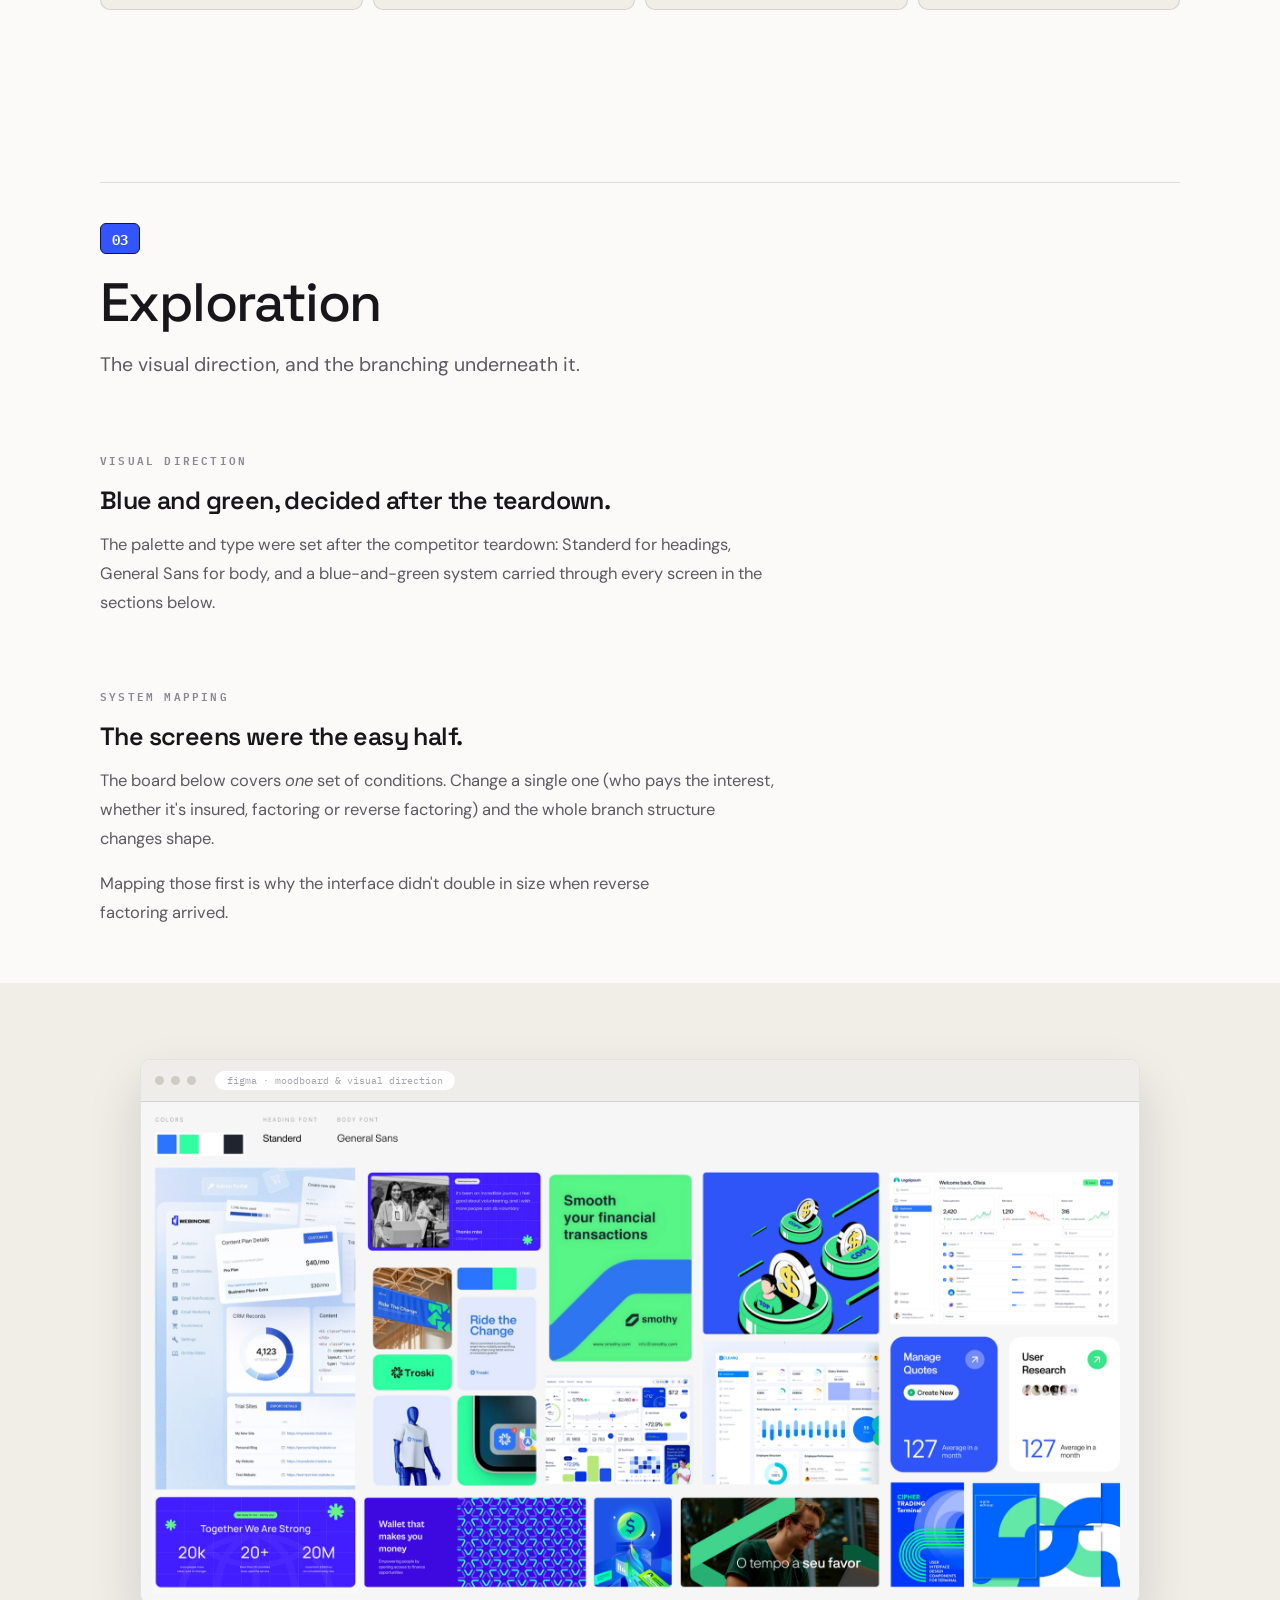
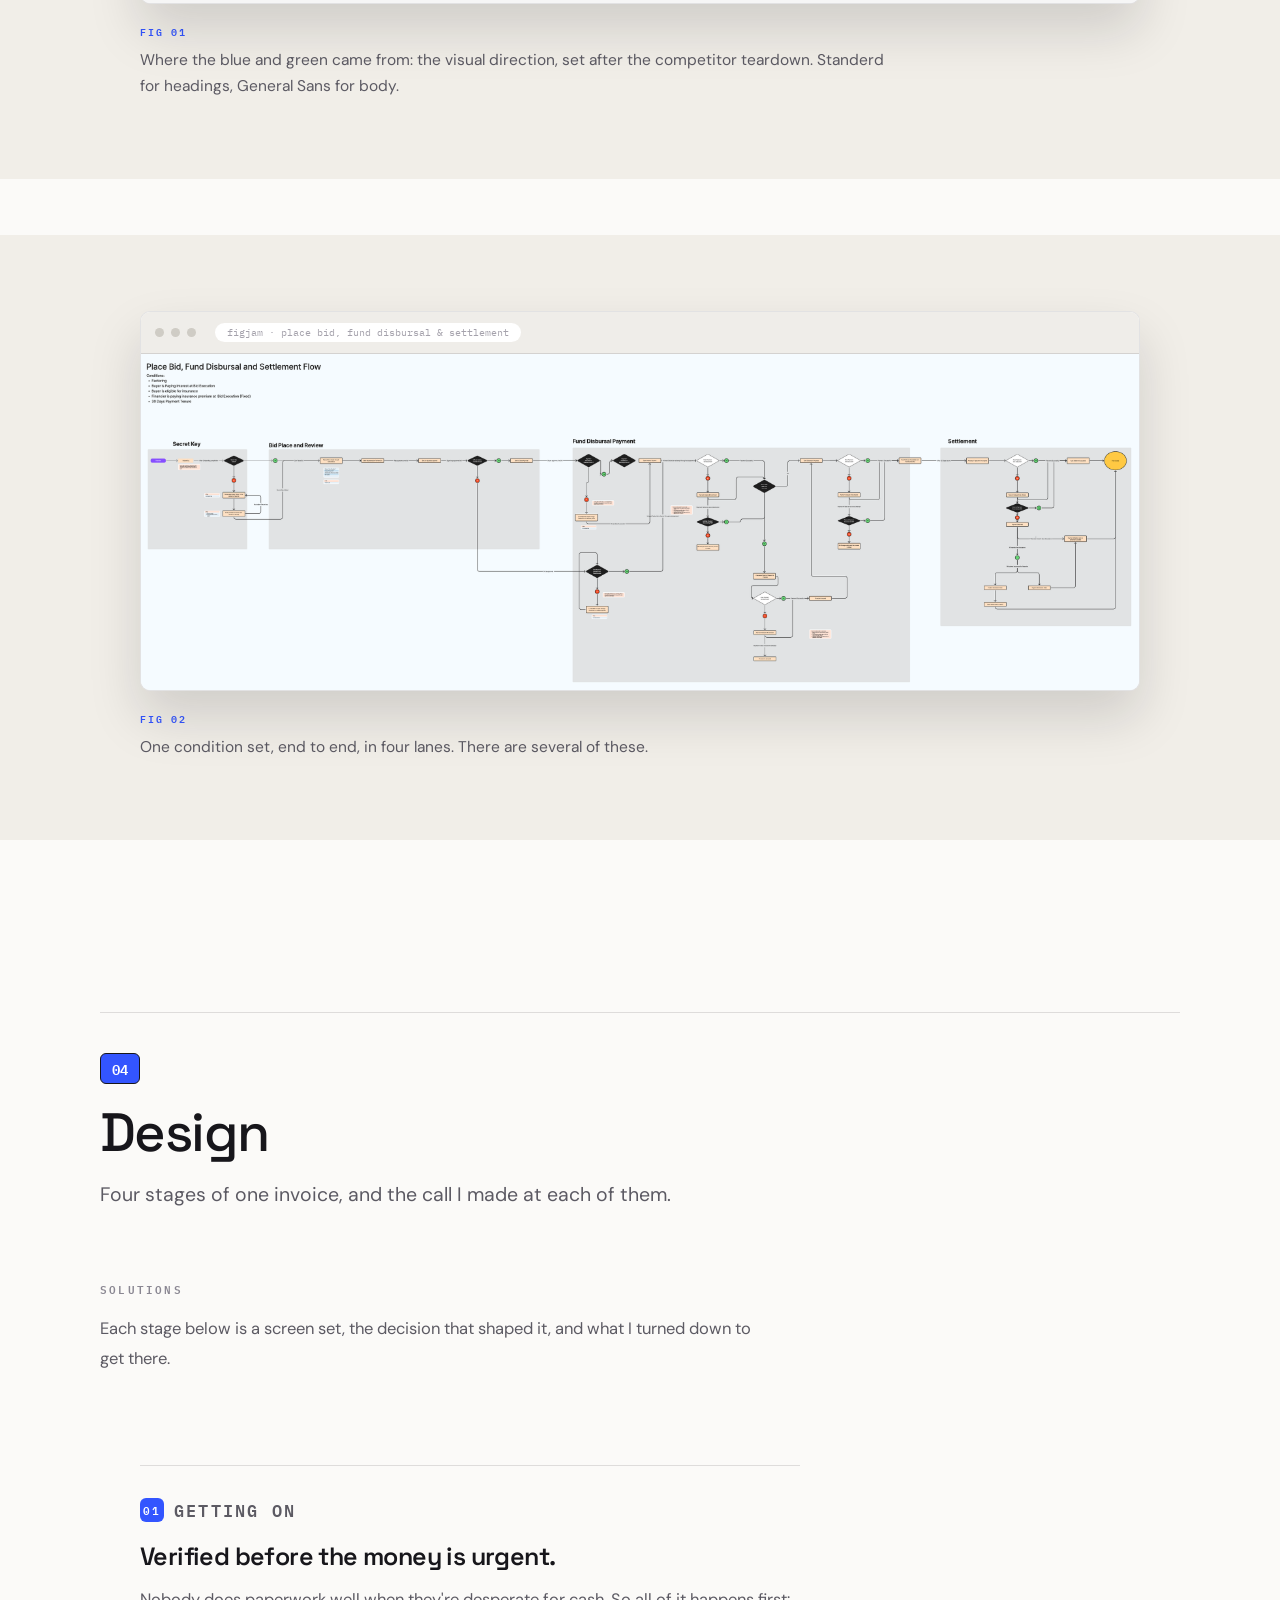
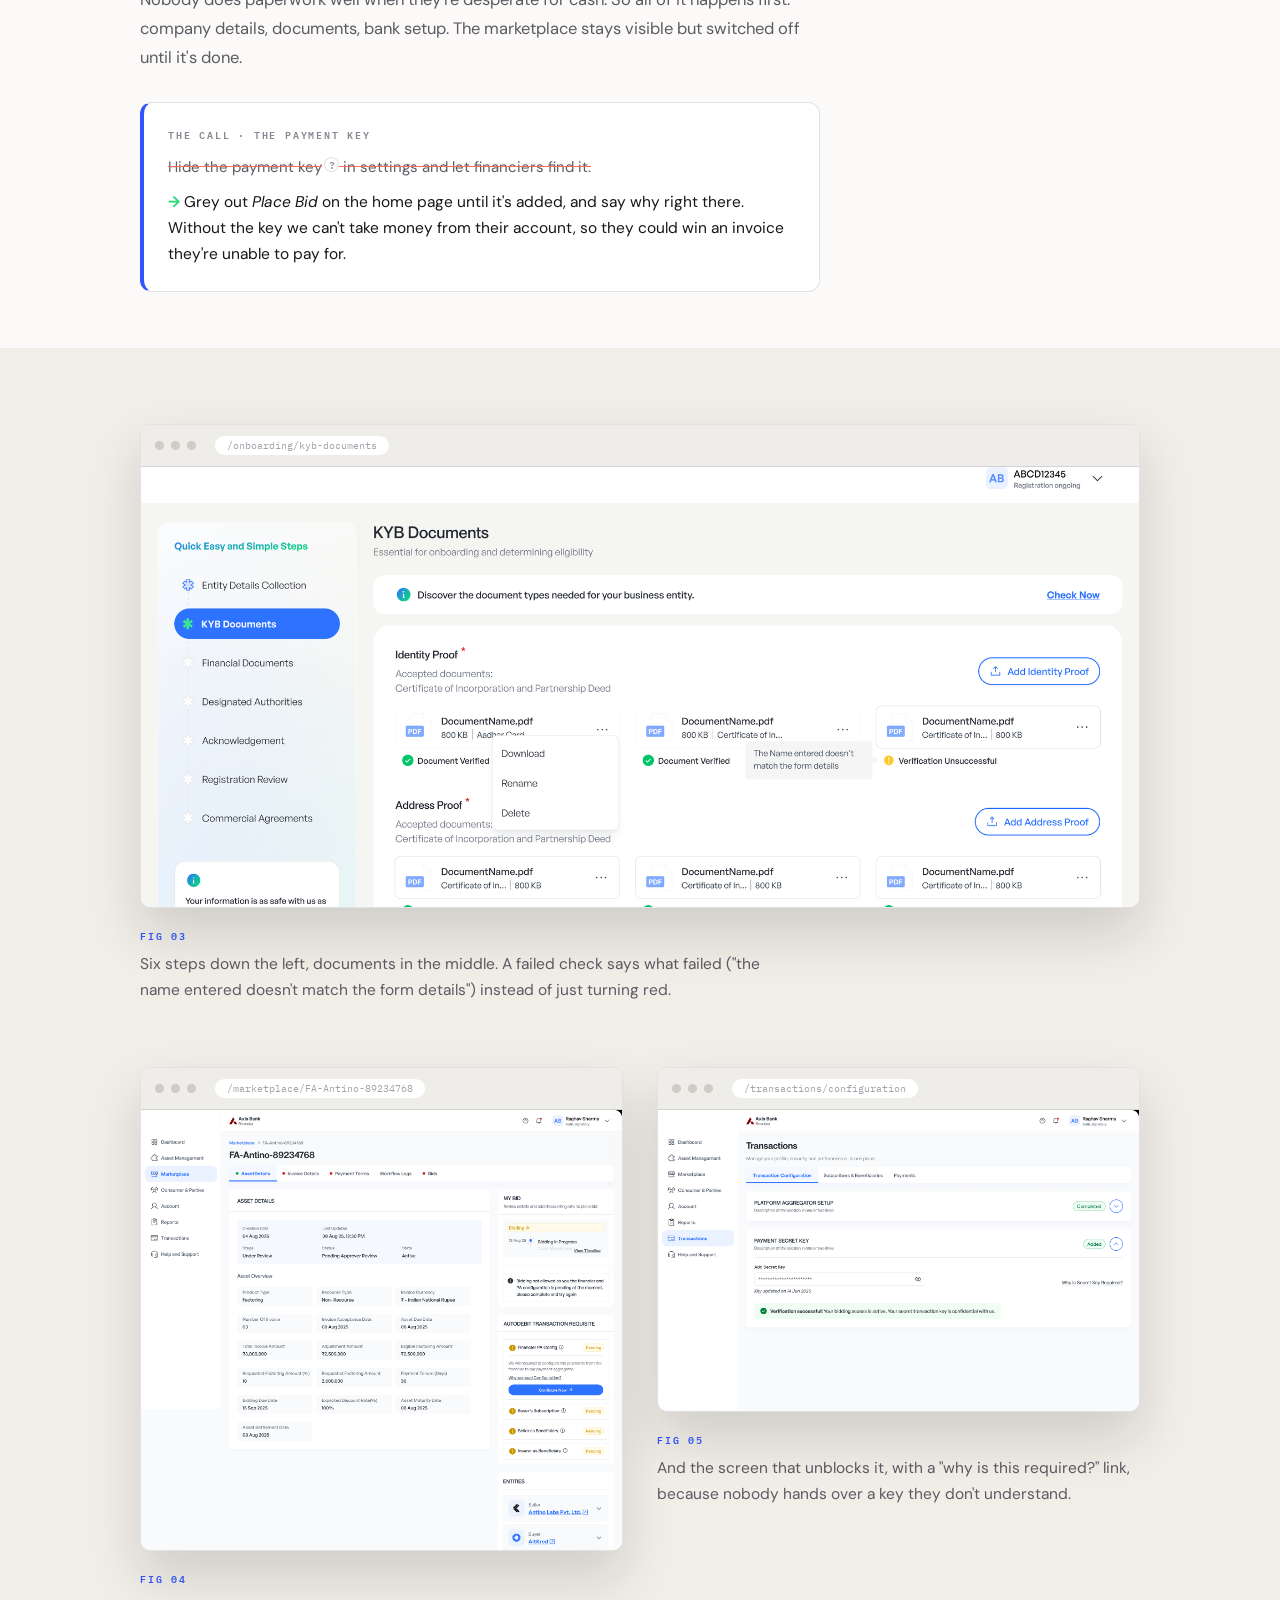
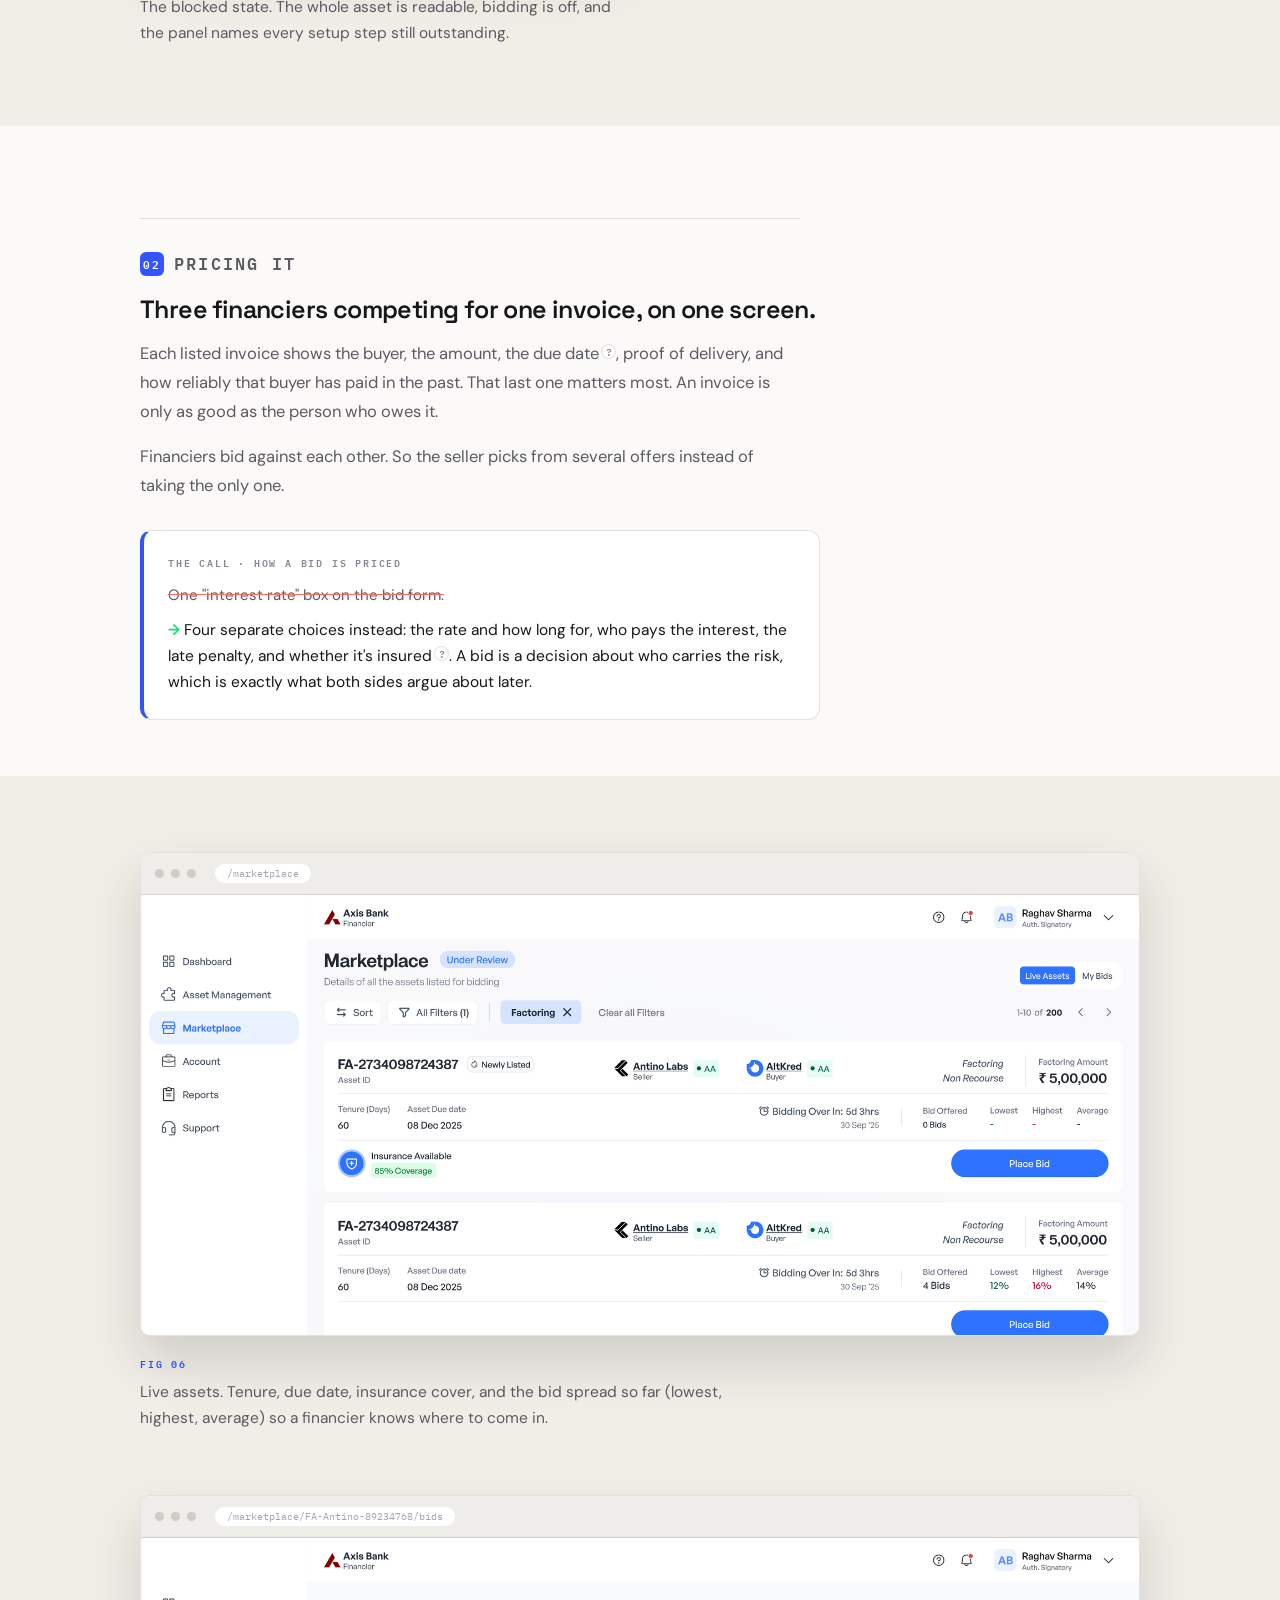
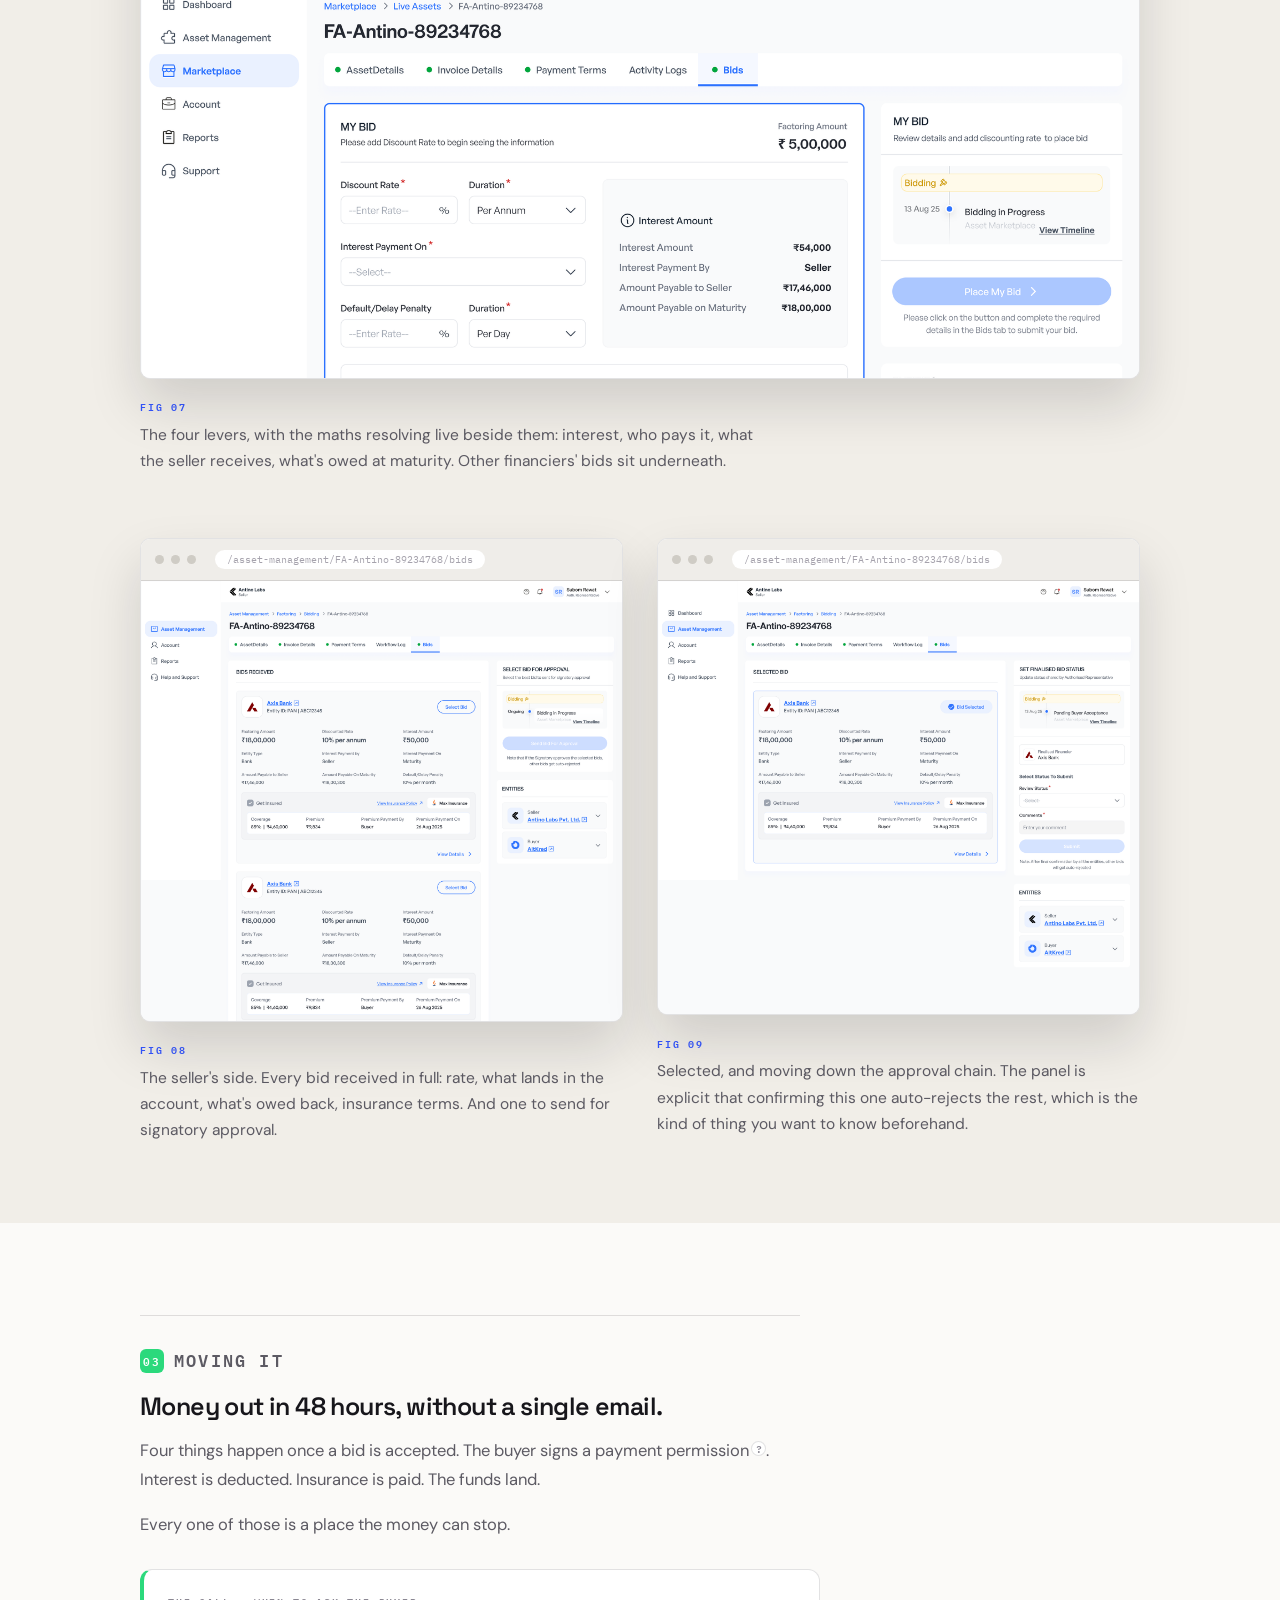
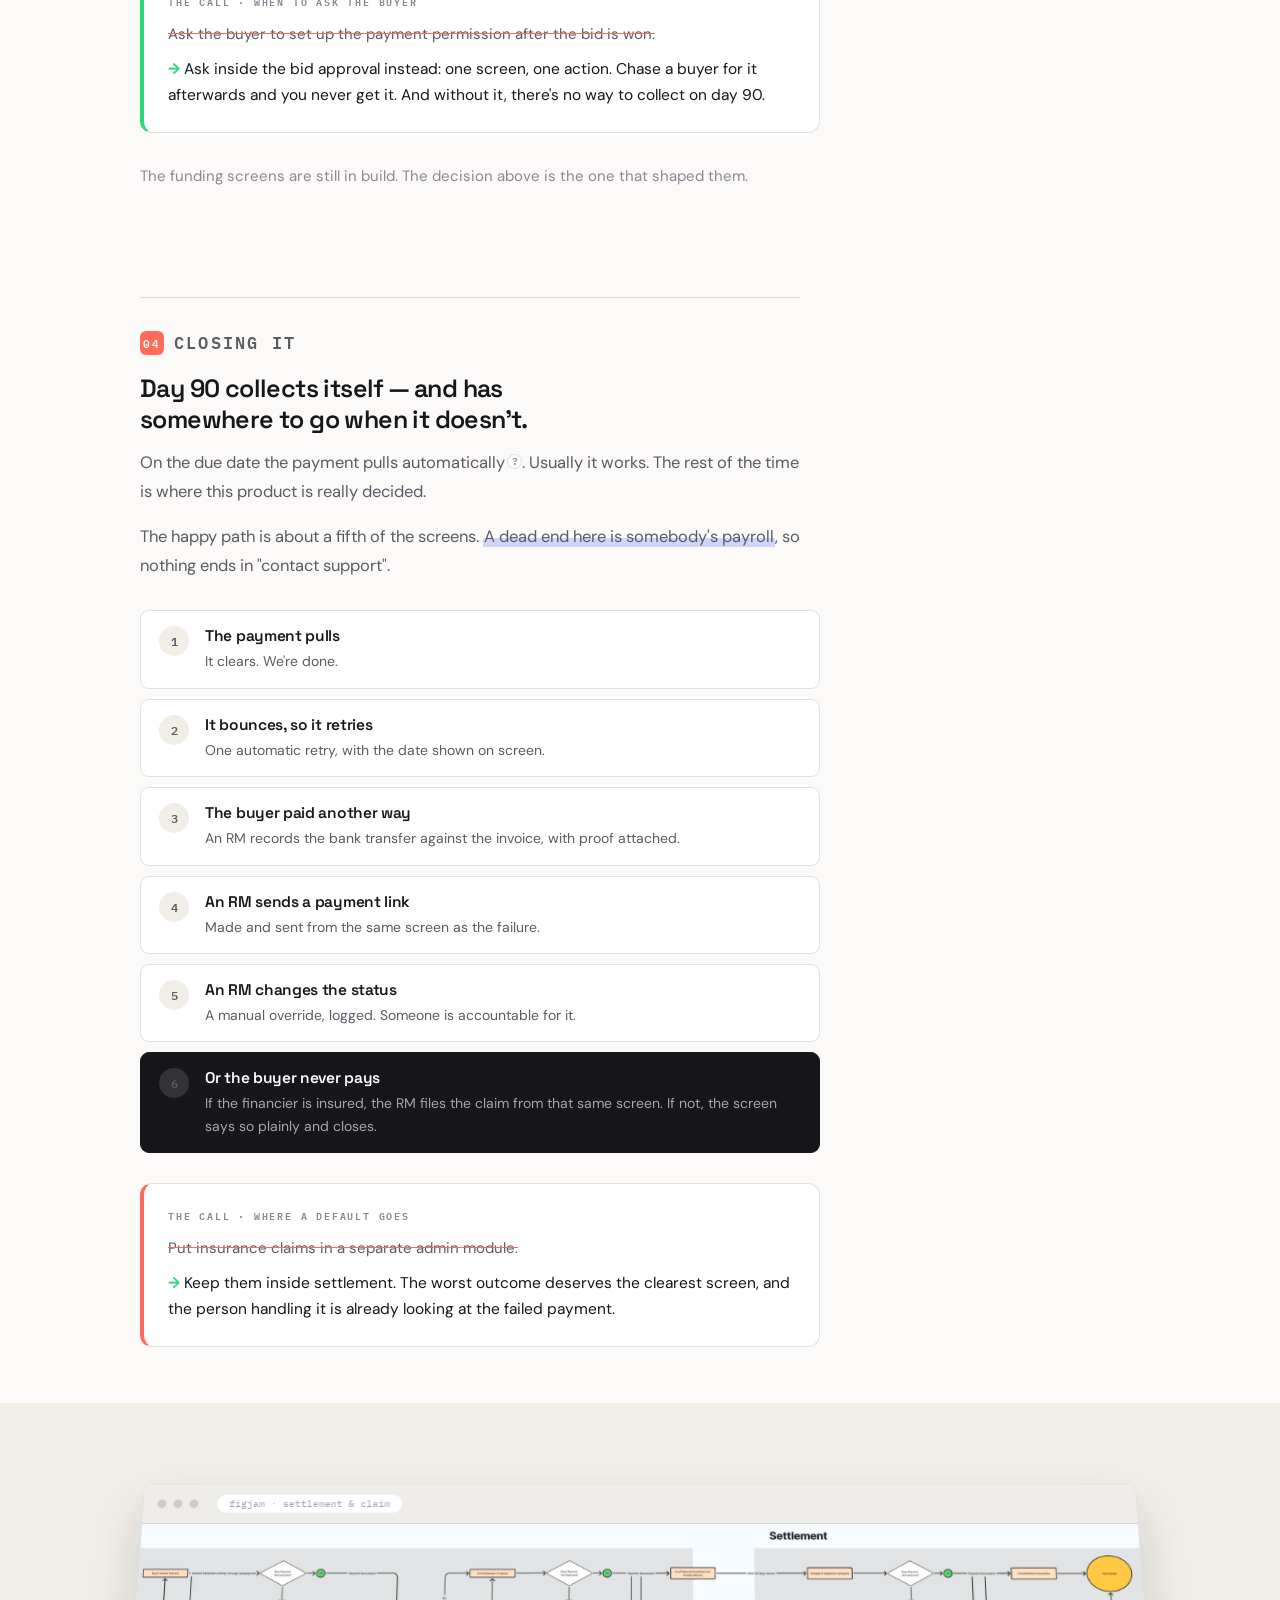
==== commit 7a75800b: "Open on a screen, quieten the rules, fix skip-to-design Skip to the design did nothing. The target a" ====
--- a/case-study-altkred.html
+++ b/case-study-altkred.html
@@ -37,6 +37,9 @@
     --blue:   #3355FF;
     --green:  #2BD97C;
 
+    /* dividers stay neutral; colour is for the numbered chips */
+    --rule: rgba(23,22,27,.13);
+
     --accent: var(--blue);
     --accent-ink: var(--ink);
     --accent-soft: rgba(51,85,255,.22);
@@ -95,7 +98,7 @@
      boundary between one section and the next is unmistakable */
   .eyebrow {
     display: flex; align-items: center; gap: 12px; margin: 0 0 22px;
-    padding-top: 30px; border-top: 2px solid var(--accent);
+    padding-top: 30px; border-top: 1px solid var(--rule);
     font-family: 'IBM Plex Mono', monospace; font-size: 11px; font-weight: 600;
     letter-spacing: 2.4px; text-transform: uppercase; color: var(--ink);
   }
@@ -192,7 +195,7 @@
   .journey { padding: 92px 0 0; }
   .jnum {
     display: flex; align-items: center; gap: 10px; margin: 0 0 16px;
-    padding-top: 30px; border-top: 2px solid var(--accent);
+    padding-top: 30px; border-top: 1px solid var(--rule);
     font-family: 'IBM Plex Mono', monospace; font-size: 10.5px; font-weight: 600;
     letter-spacing: 2.2px; text-transform: uppercase; color: var(--faint);
   }
@@ -247,9 +250,14 @@
   .wideboard img.ph { max-height: none; object-fit: contain; }
 
   /* two screens per row */
-  .grid2 { display: grid; grid-template-columns: repeat(2, 1fr); gap: 40px 34px; margin: 0; }
+  /* screens run one to a line; .two is for the few places where a pair
+     reads better side by side (a blocked state and the screen that
+     clears it, a bid received and the same bid selected) */
+  .grid2 { display: grid; grid-template-columns: 1fr; gap: 64px; margin: 0; }
+  .grid2.two { grid-template-columns: repeat(2, 1fr); gap: 40px 34px; }
+  .shot + .grid2, .grid2 + .shot { margin-top: 64px; }
   .grid2 > .shot { margin: 0; }
-  .grid2 > .shot:last-child:nth-child(odd) { grid-column: 1 / -1; }
+  .grid2.two > .shot:last-child:nth-child(odd) { grid-column: 1 / -1; }
   .grid2 figcaption { text-align: left; margin-left: 0; }
 
   /* the evidence panel + takeaway in the problem section */
@@ -278,8 +286,24 @@
   /* ── stage headers: the case study's top-level chunks ──── */
   /* Stages are the case study's top-level chunks, so they get the most
      air above them and the largest type after the page title. */
+  /* ── the glimpse: what this is, before any reading ────────
+     A single screen straight under the headline, so the page opens
+     on the thing itself rather than on paragraphs about it. */
+  .glimpse { margin: 40px 0 0; }
+  .glimpse .browser { transform: none; }
+  .glimpse img {
+    display: block; width: 100%; height: auto;
+    max-height: 460px; object-fit: cover; object-position: top center;
+  }
+  .glimpse figcaption {
+    margin: 16px 0 0; max-width: 640px;
+    font-size: 15px; line-height: 1.66; color: var(--muted);
+  }
+  @media (max-width: 640px) { .glimpse img { max-height: 300px; } }
+
   .stage { padding: 172px 0 0; scroll-margin-top: 88px; }
-  .stage-head { padding-top: 40px; border-top: 3px solid var(--accent); }
+  /* a divider should mark the break, not announce it */
+  .stage-head { padding-top: 40px; border-top: 1px solid var(--rule); }
   .stage-n {
     display: inline-flex; align-items: center; justify-content: center;
     min-width: 40px; height: 31px; padding: 0 10px; border-radius: 6px;
@@ -453,6 +477,14 @@
   <h1>Cash in two days, on an invoice due in ninety.</h1>
   <p class="standfirst">Altkred lets Indian SMEs sell unpaid invoices to financiers who bid for them. I designed the whole thing: signing up, bidding, getting paid, and what happens when a payment fails.</p>
 
+  <figure class="glimpse">
+    <div class="browser">
+      <div class="bar"><i></i><i></i><i></i><span>/marketplace</span></div>
+      <img src="assets/cs-altkred-marketplace.png" alt="The Altkred marketplace: live invoices listed with tenure, due date, insurance cover and the current bid spread">
+    </div>
+    <figcaption>The marketplace this case study is about: invoices listed for sale, with financiers bidding against each other for them.</figcaption>
+  </figure>
+
   <dl class="meta">
     <div><dt>Product</dt><dd>Factoring &amp; reverse-factoring marketplace</dd></div>
     <div><dt>Role</dt><dd>Product designer, end to end</dd></div>
@@ -460,7 +492,6 @@
     <div><dt>Status</dt><dd>In build</dd></div>
     <div><dt>I owned</dt><dd>Research, flows, IA, every screen</dd></div>
   </dl>
-
   <ul class="legend" aria-label="Reading the colours">
     <li class="lgt" aria-hidden="true">Reading the colours</li>
     <li class="lg" style="--c:var(--blue)">Concept &amp; decisions</li>
@@ -709,7 +740,6 @@
 
   <div class="band">
     <div class="wide">
-      <div class="grid2">
       <figure class="shot" data-tilt>
         <div class="browser">
           <div class="bar"><i></i><i></i><i></i><span>/onboarding/kyb-documents</span></div>
@@ -717,6 +747,7 @@
         </div>
         <figcaption><span class="fno">Fig 03</span>Six steps down the left, documents in the middle. A failed check says what failed ("the name entered doesn't match the form details") instead of just turning red.</figcaption>
       </figure>
+      <div class="grid2 two">
       <figure class="shot" data-tilt>
         <div class="browser">
           <div class="bar"><i></i><i></i><i></i><span>/marketplace/FA-Antino-89234768</span></div>
@@ -751,7 +782,6 @@
 
   <div class="band">
     <div class="wide">
-      <div class="grid2">
       <figure class="shot" data-tilt>
         <div class="browser">
           <div class="bar"><i></i><i></i><i></i><span>/marketplace</span></div>
@@ -766,6 +796,7 @@
         </div>
         <figcaption><span class="fno">Fig 07</span>The four levers, with the maths resolving live beside them: interest, who pays it, what the seller receives, what's owed at maturity. Other financiers' bids sit underneath.</figcaption>
       </figure>
+      <div class="grid2 two">
       <figure class="shot" data-tilt>
         <div class="browser">
           <div class="bar"><i></i><i></i><i></i><span>/asset-management/FA-Antino-89234768/bids</span></div>
@@ -853,6 +884,7 @@
     <p class="cap">Accepted invoice → cash in hand</p>
     <div class="bar"><span class="lbl">Before</span><div class="track"><div class="fill was">60–90 days</div></div></div>
     <div class="bar"><span class="lbl">Designed for</span><div class="track"><div class="fill now">2 days</div></div></div>
+    <div class="delta"><span>Design target, not a measured result. Altkred is still in build, so these are the numbers the flows were drawn against.</span></div>
     <div class="swaps">
       <p class="lbl2">What else moves</p>
       <div class="r"><span class="was">The factory pledged as collateral</span><span class="now">The invoice is the security</span></div>
@@ -863,8 +895,6 @@
     </div>
   </div>
 
-  <p class="note">Altkred is still in build. These are the targets the flows were designed against, taken from the baseline in discovery. They are not measured outcomes. I'll put real numbers here when there are some.</p>
-  <p class="note">Altkred is still in build. These are the targets the flows were designed against, taken from the baseline in discovery. They are not measured outcomes. I'll put real numbers here when there are some.</p>
   </div>
 </section>
 
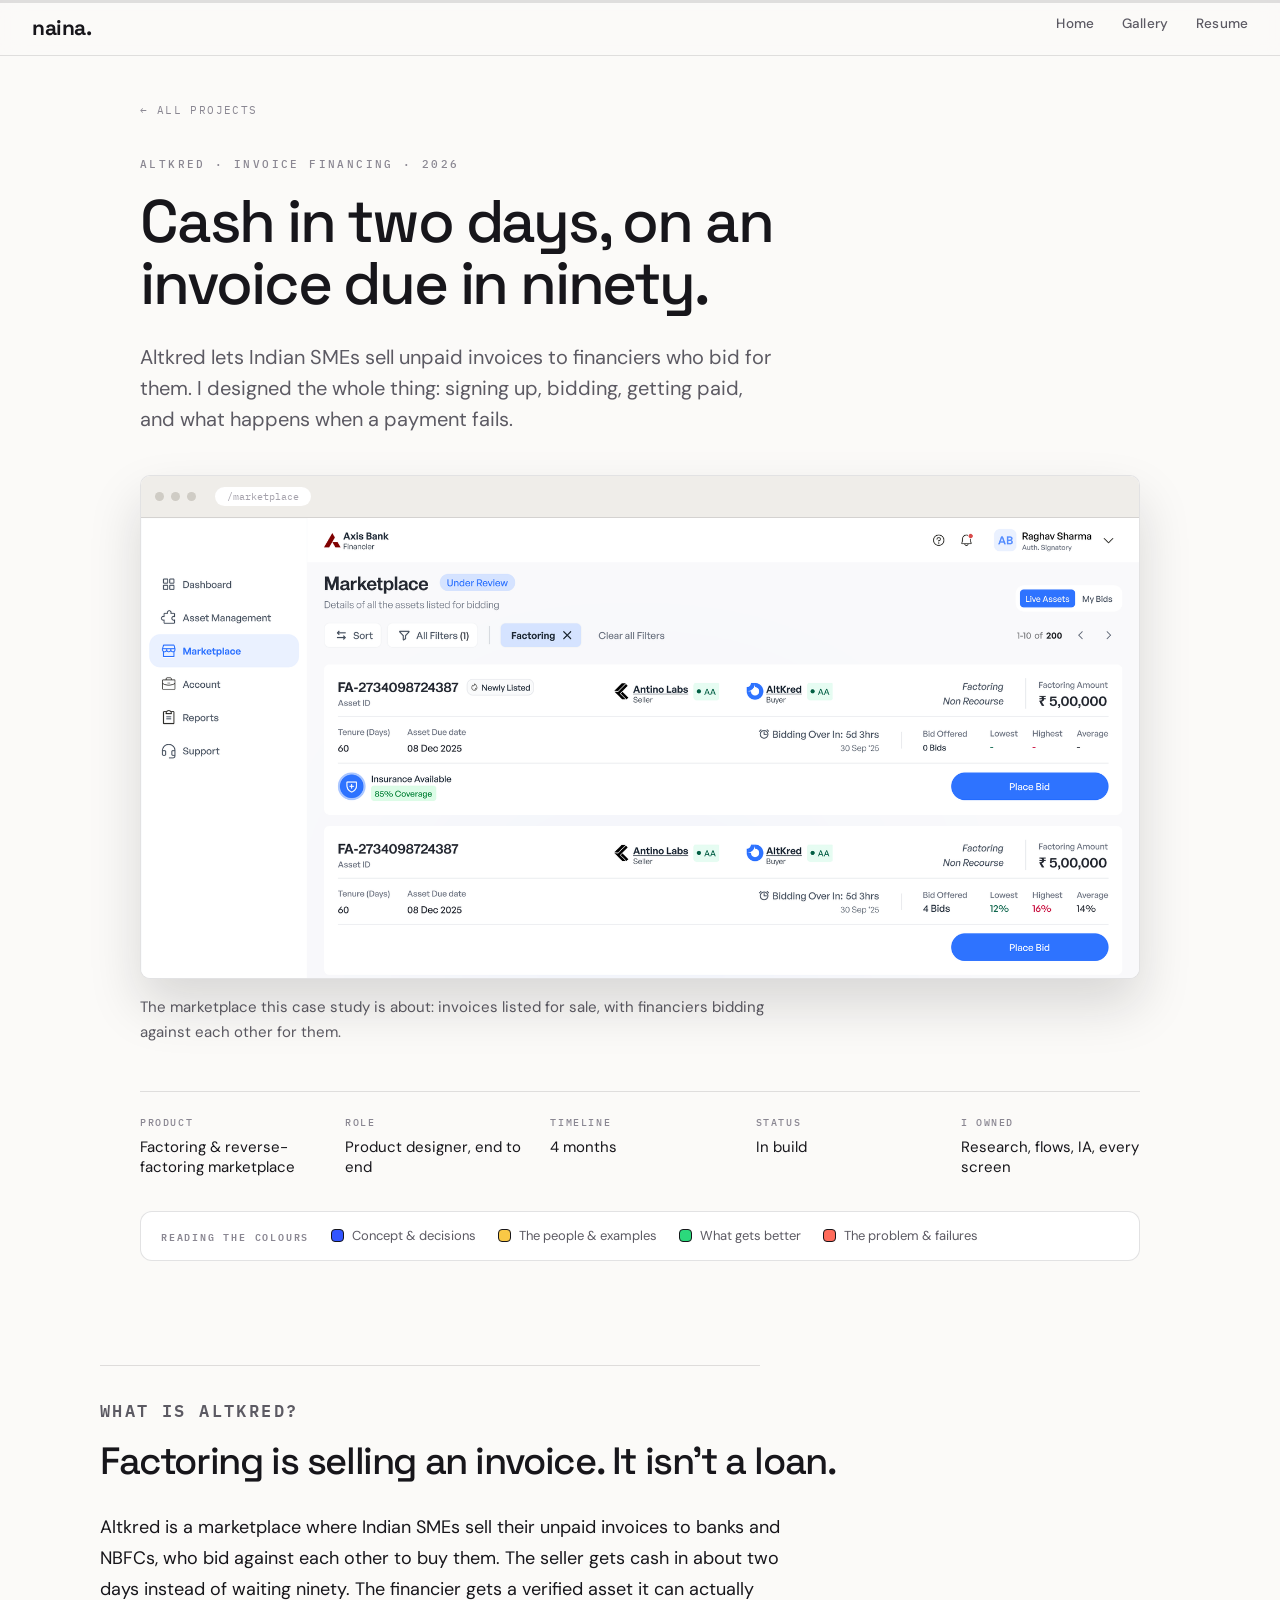
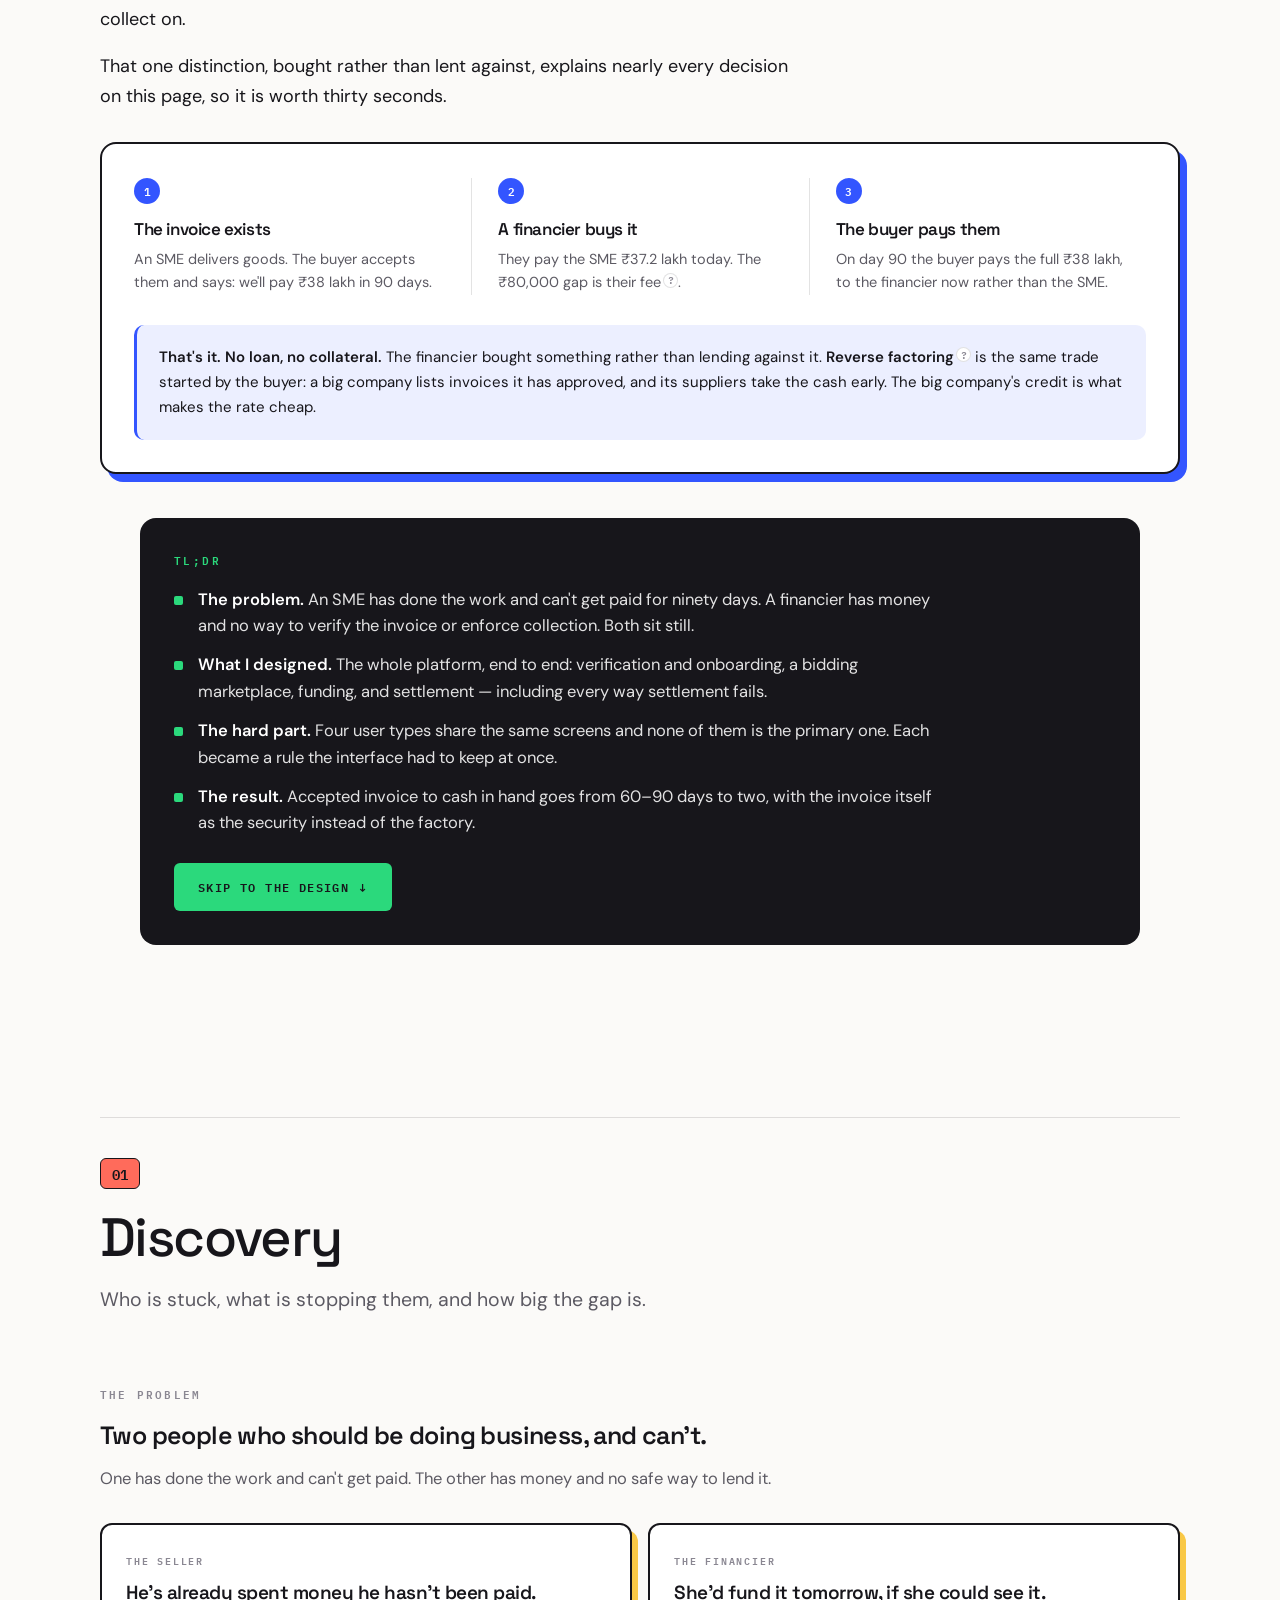
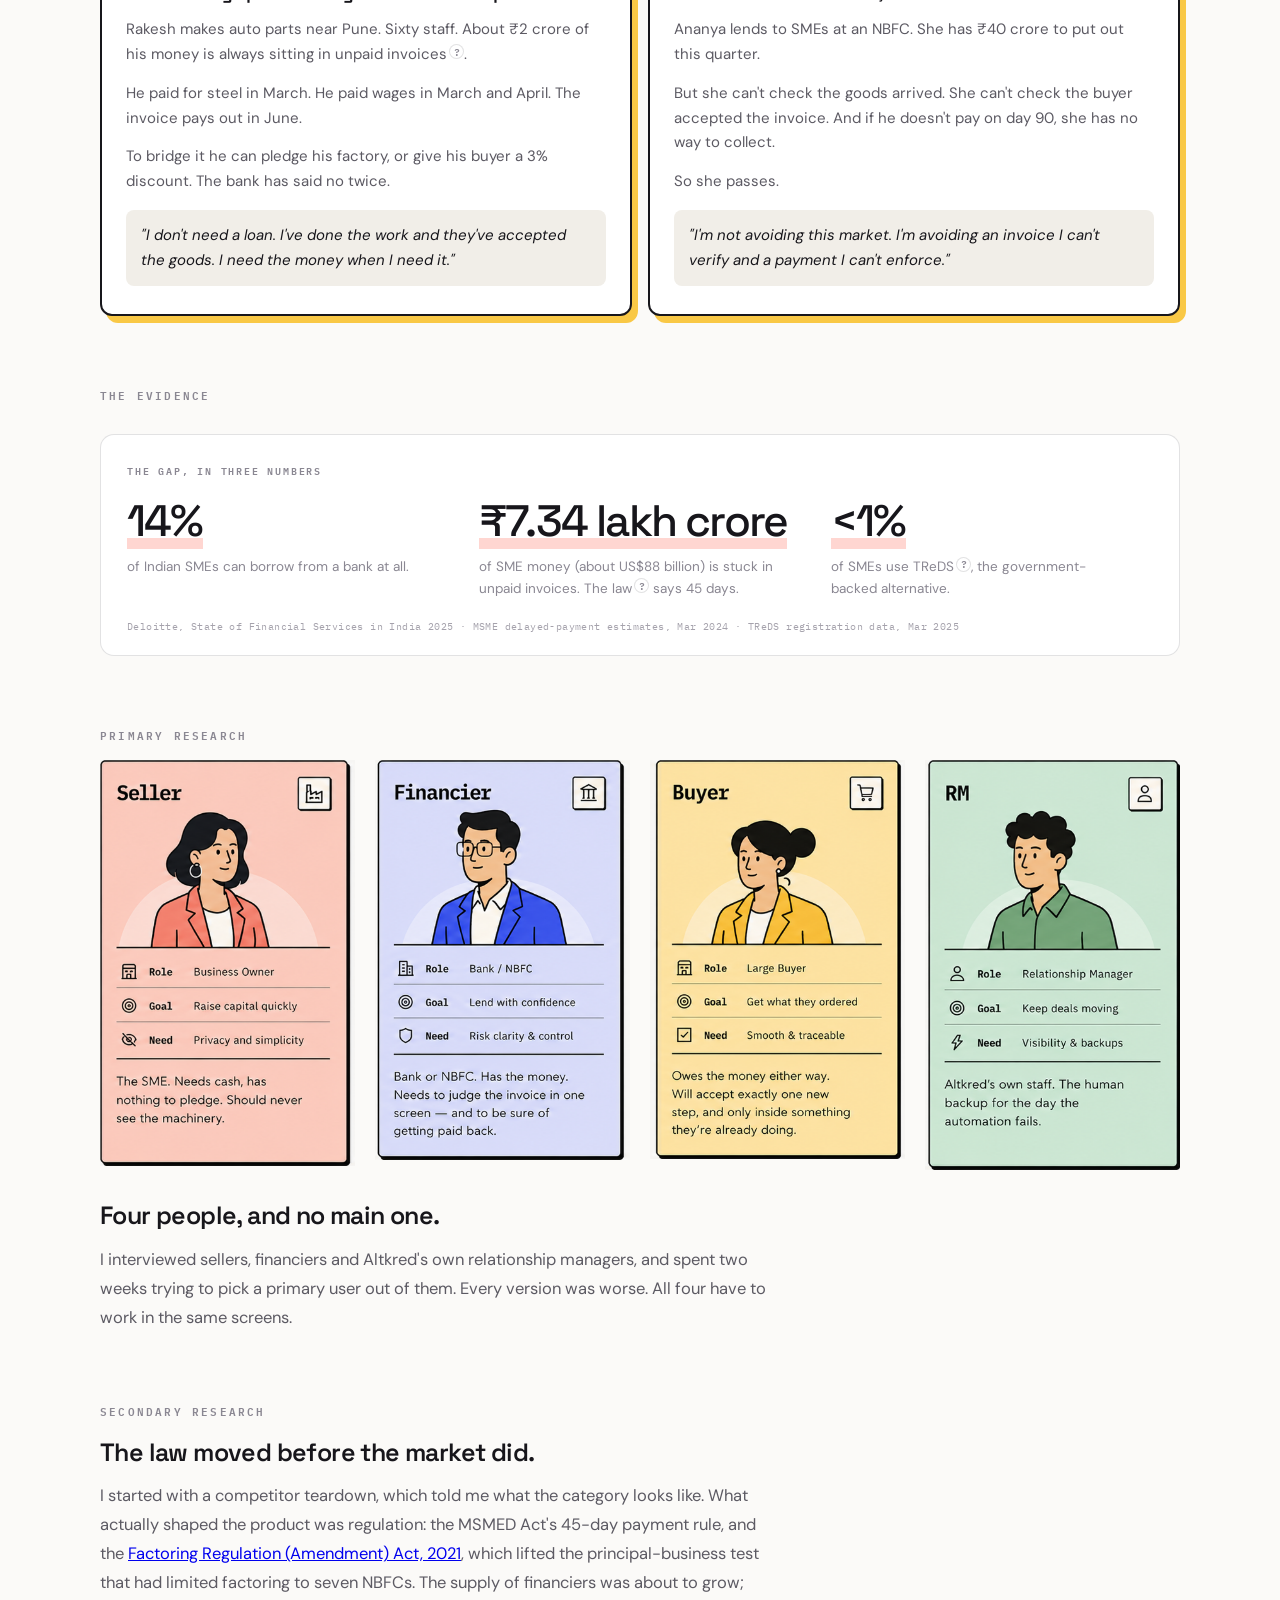
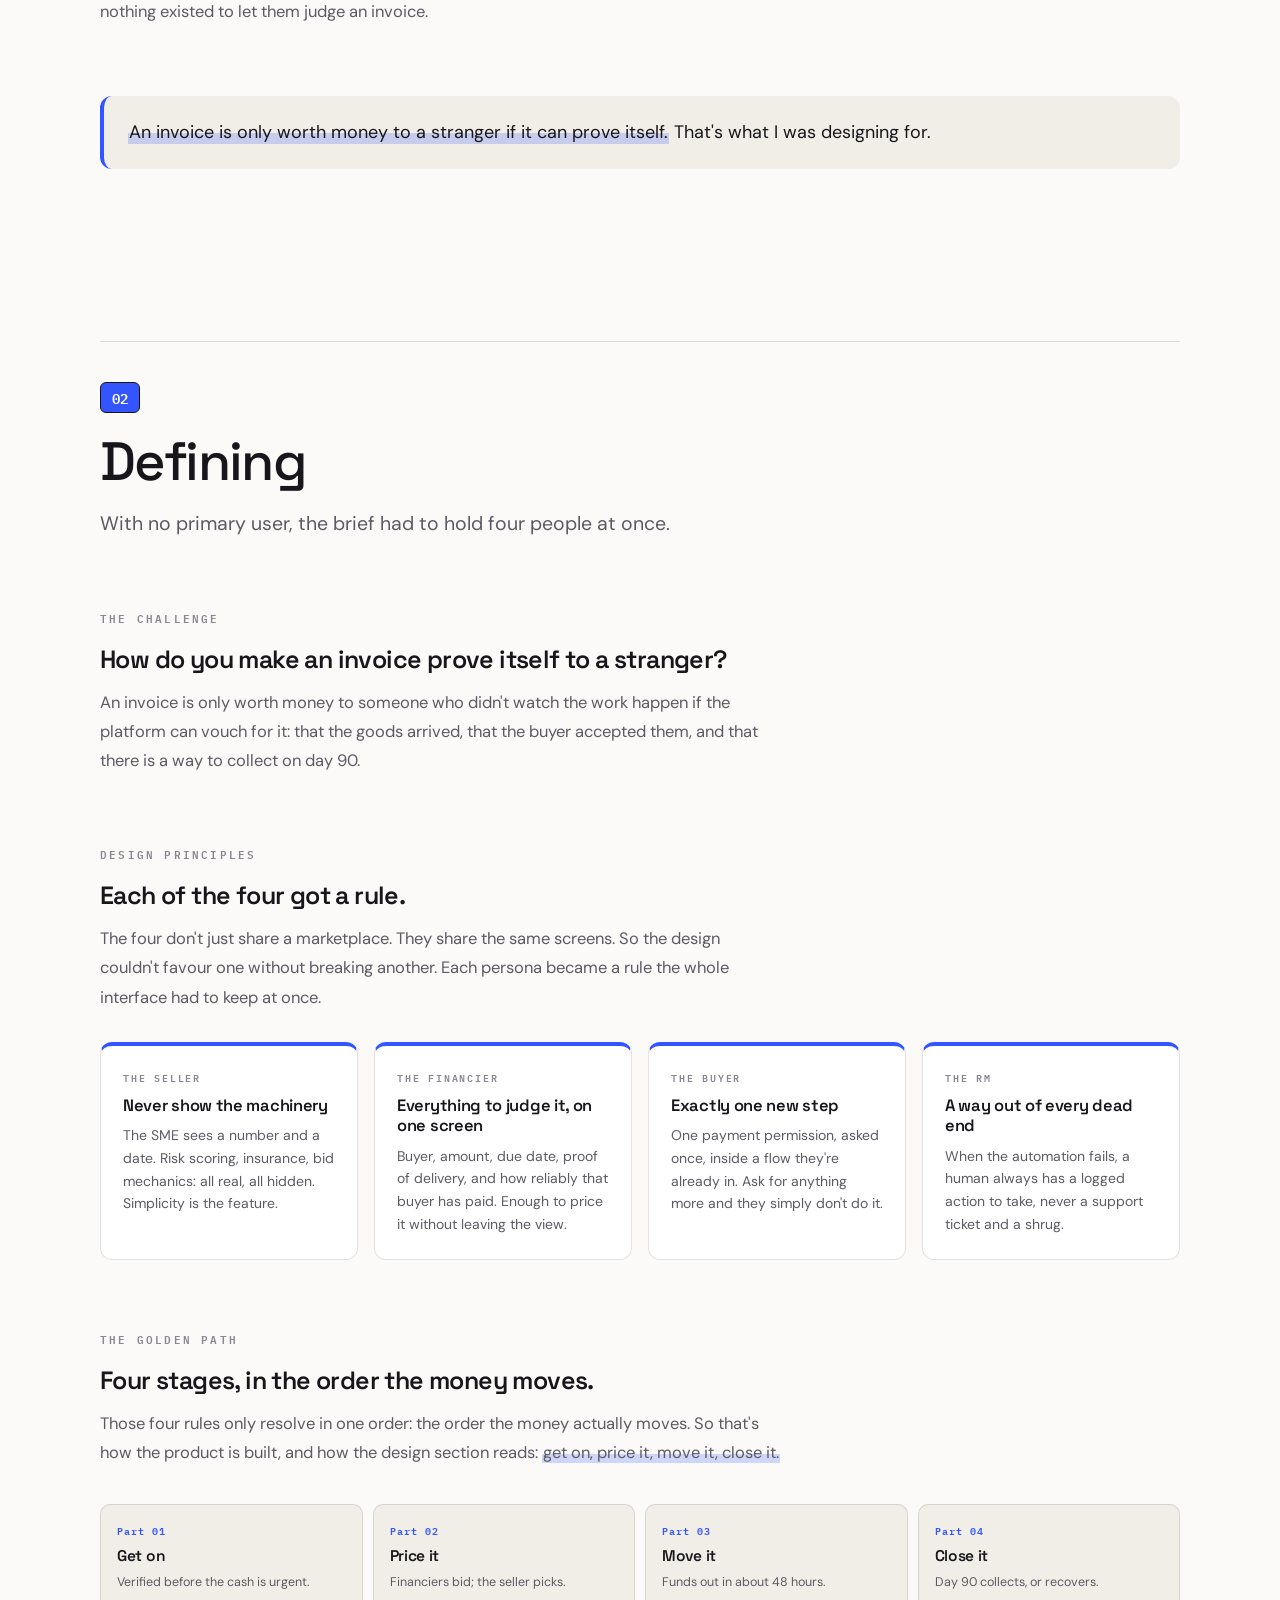
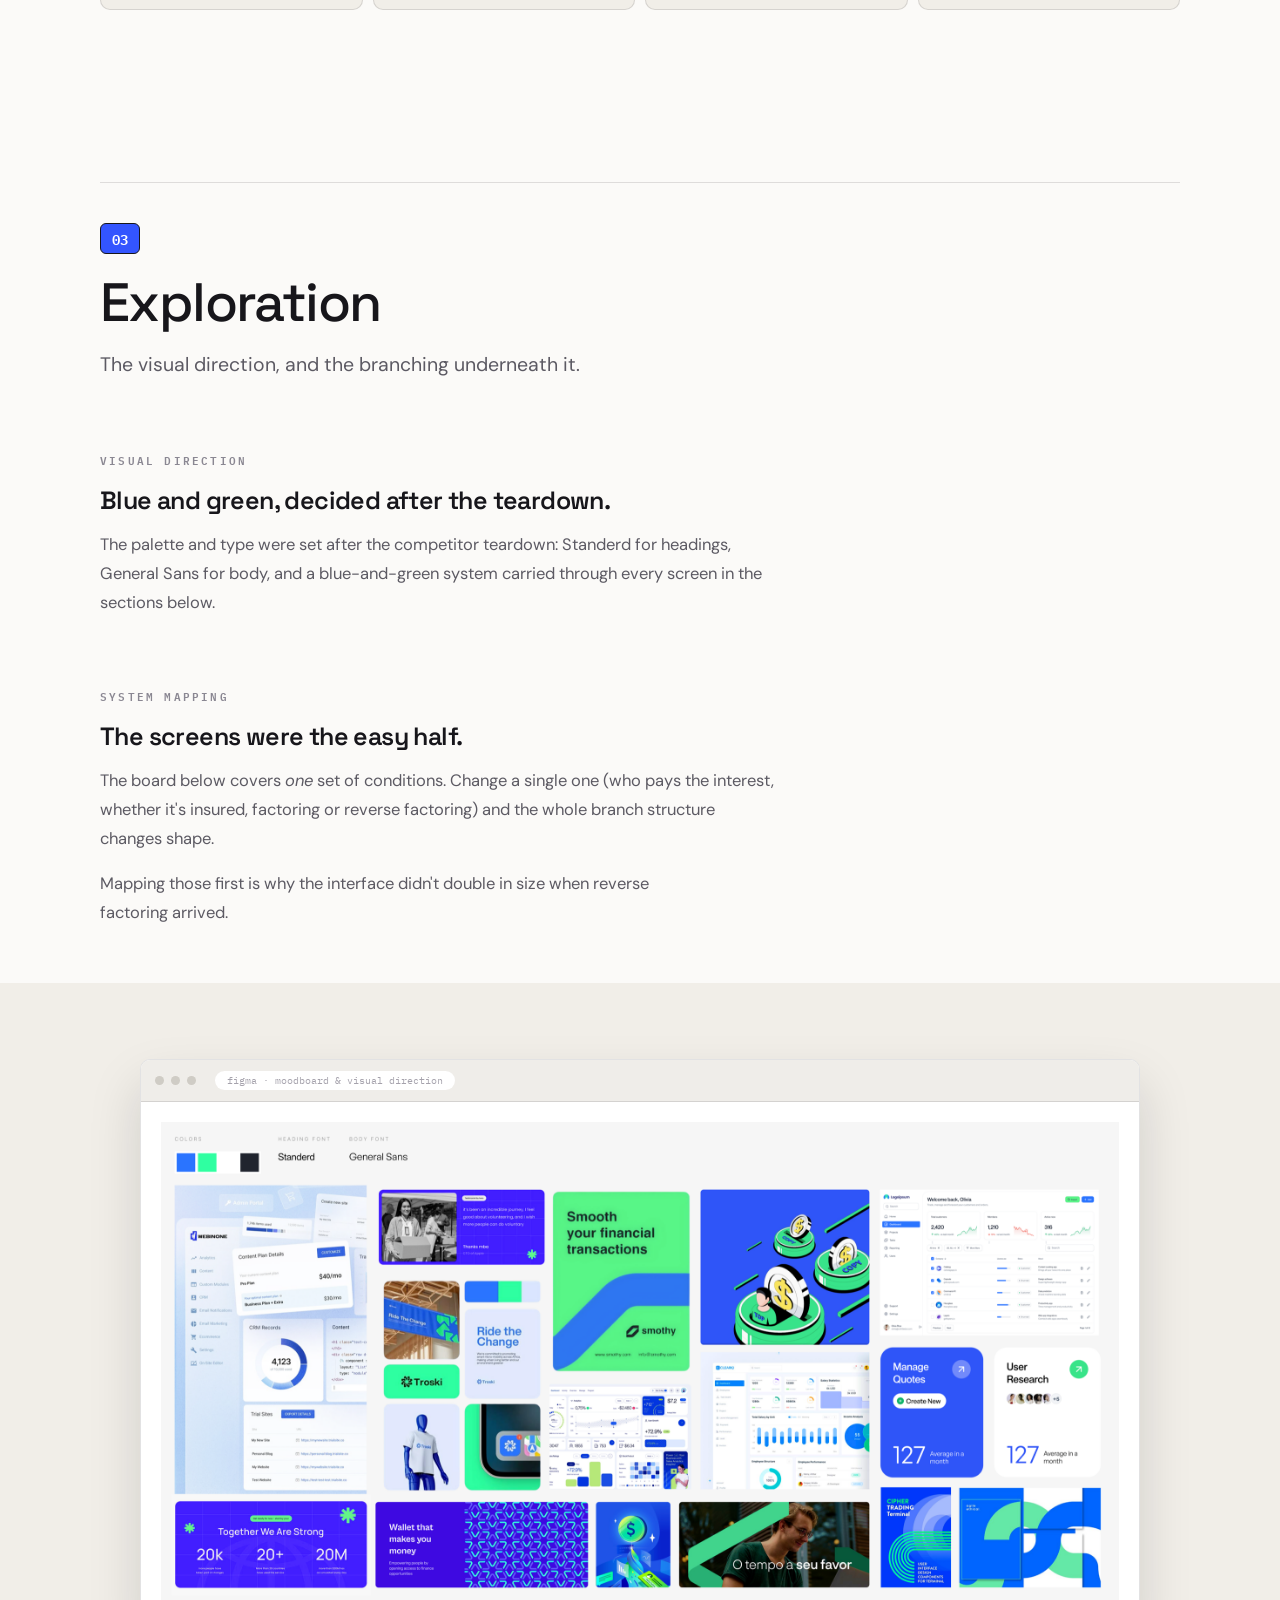
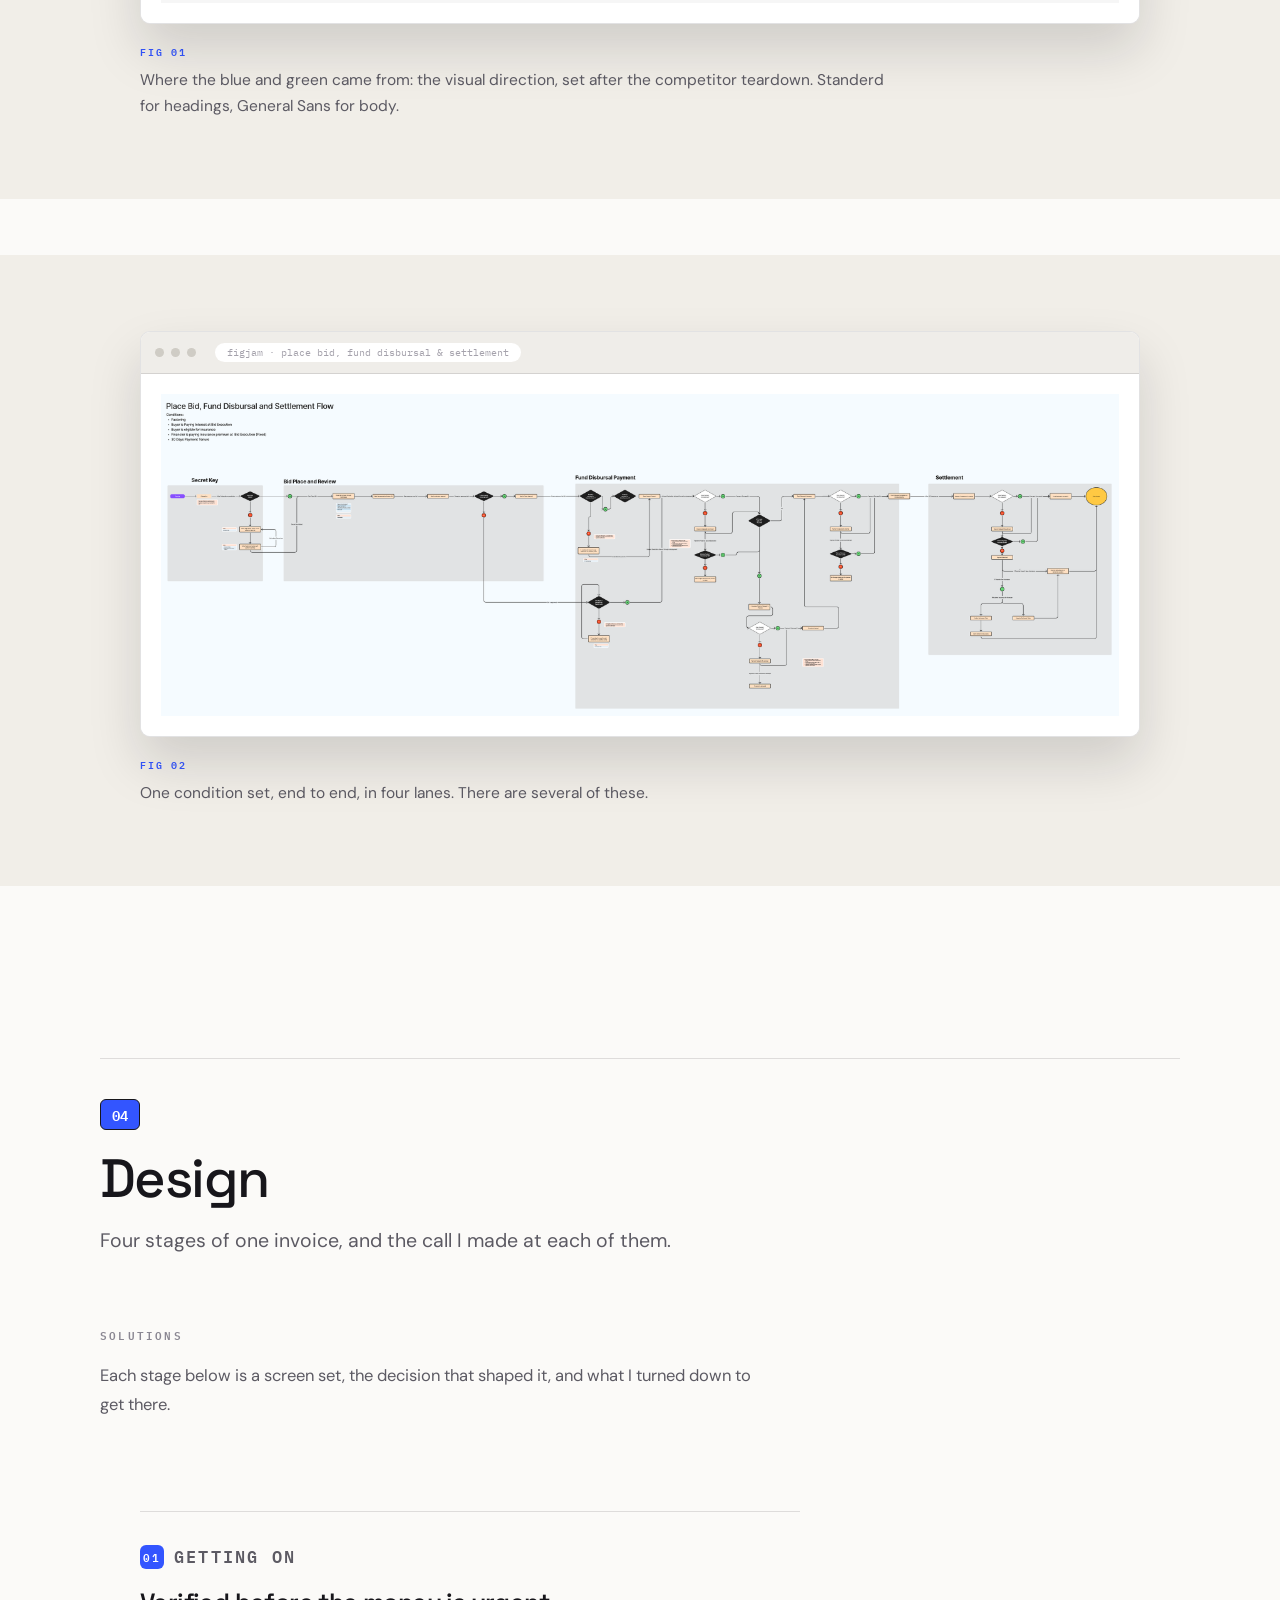
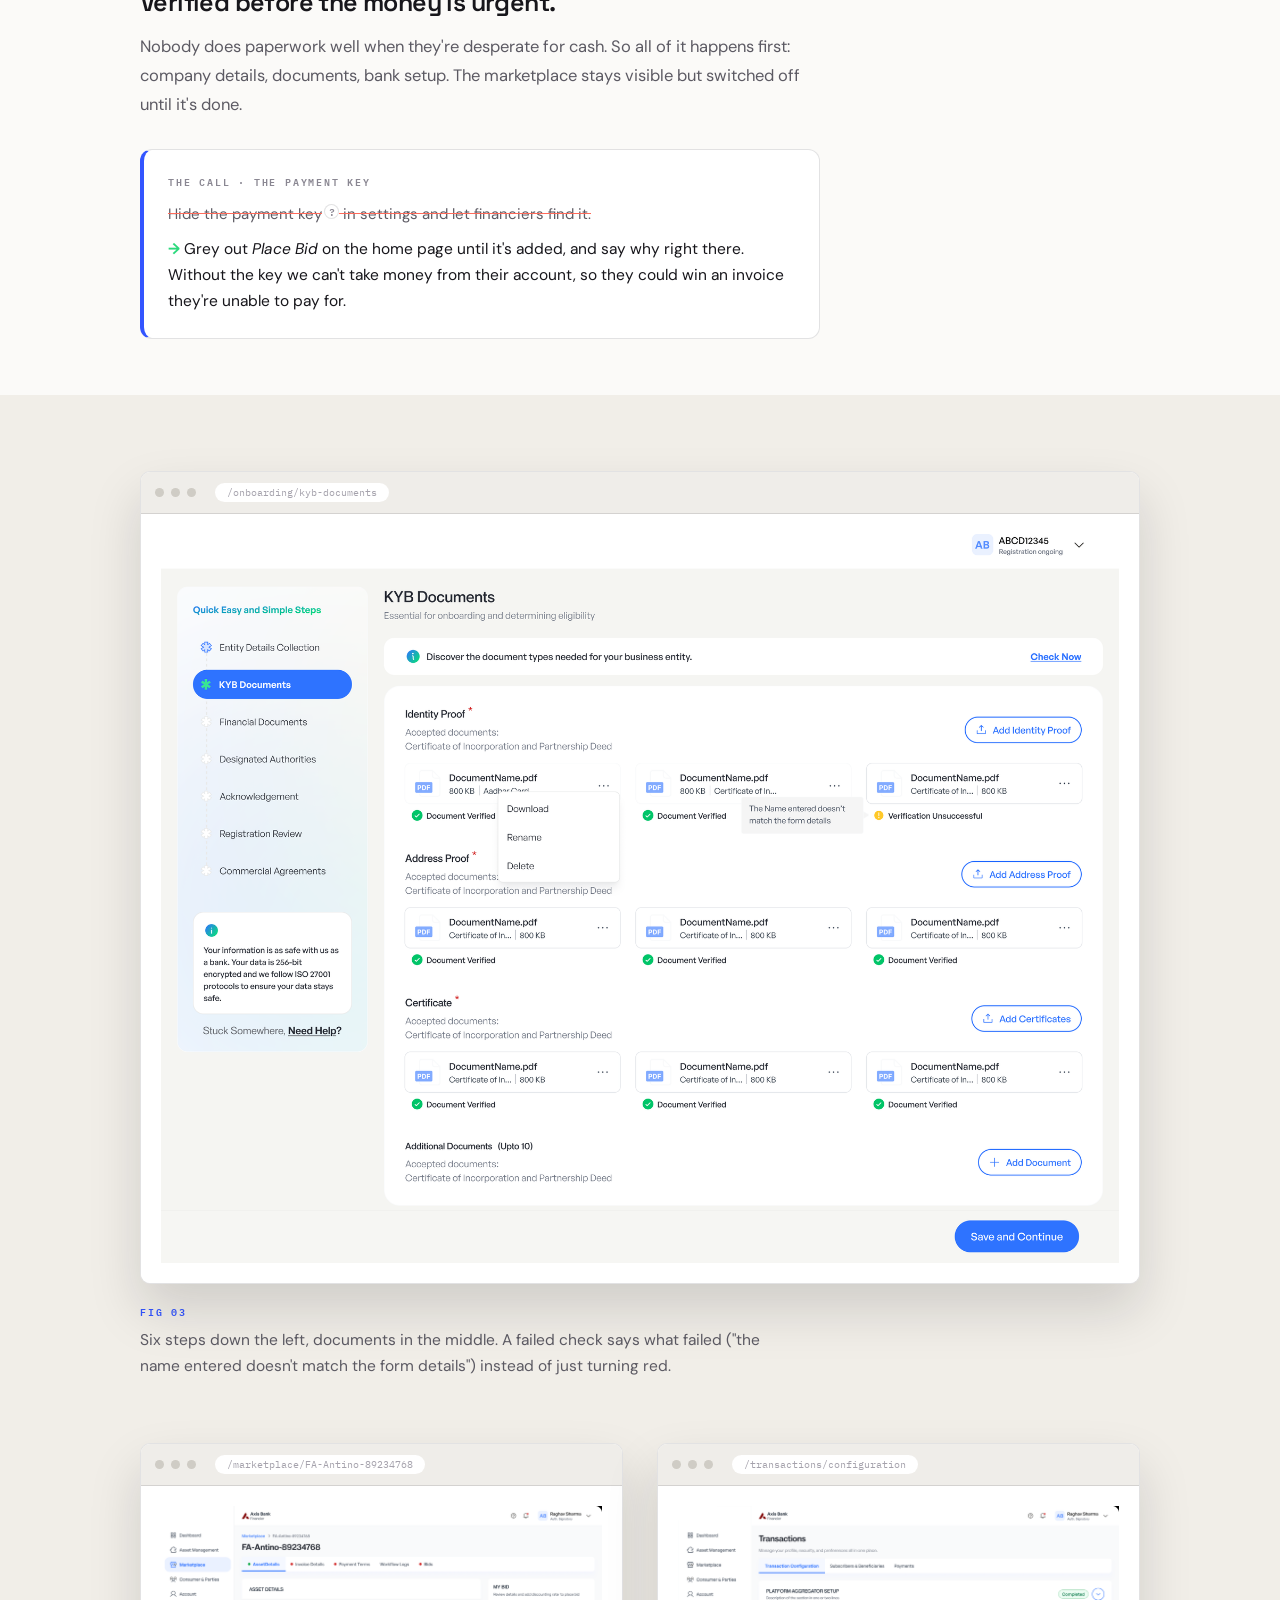
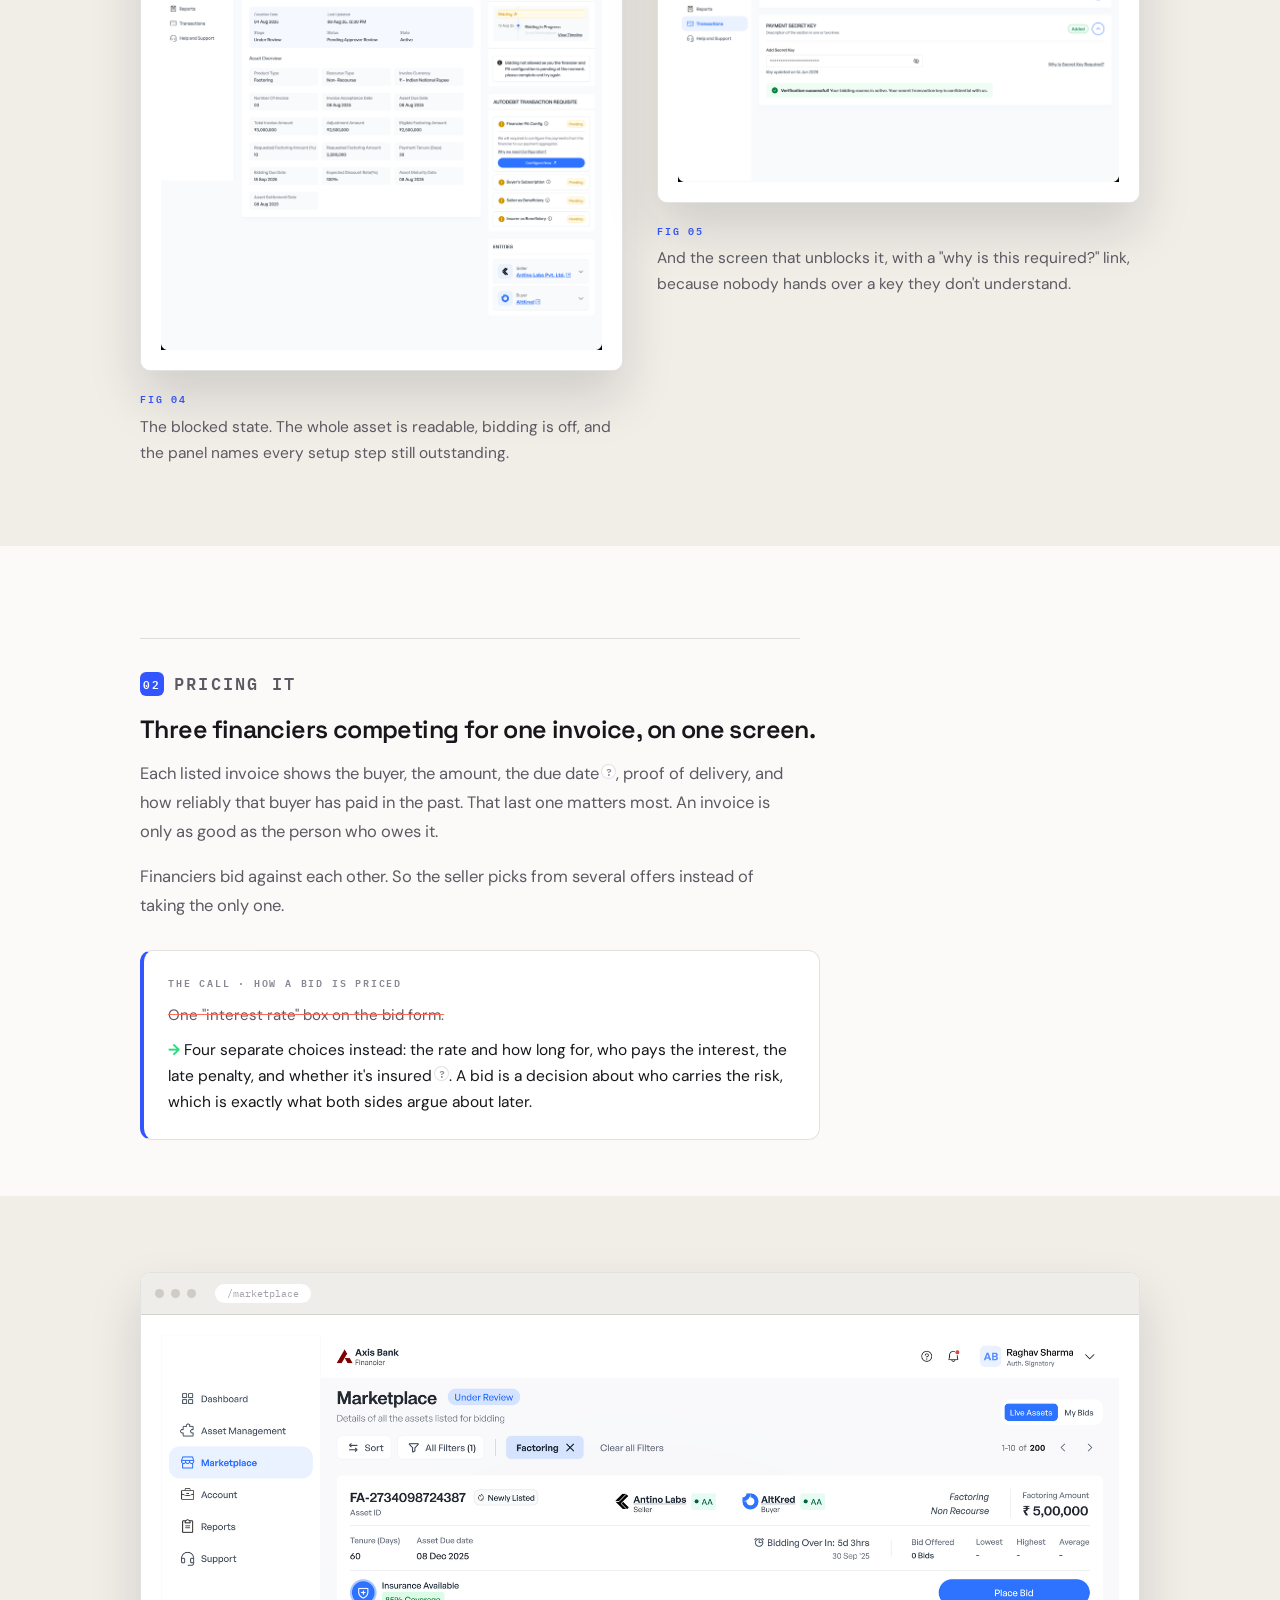
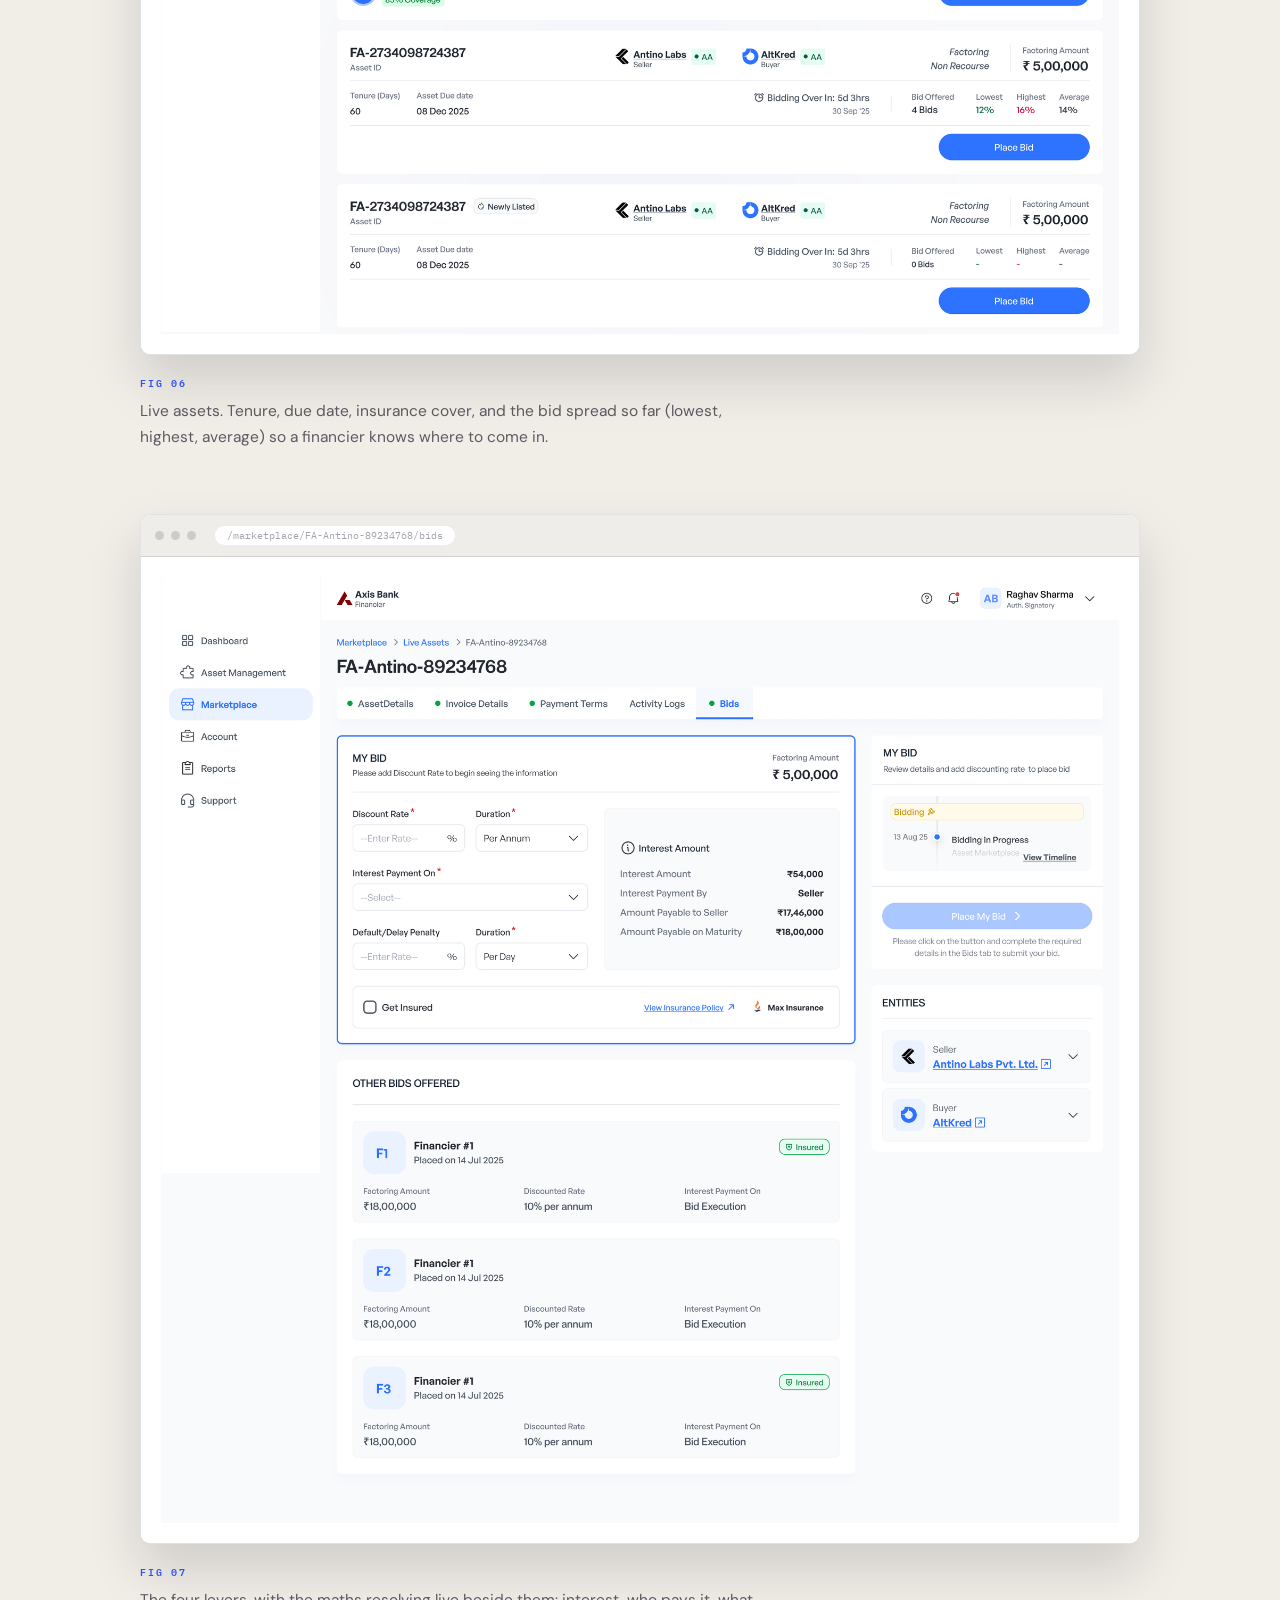
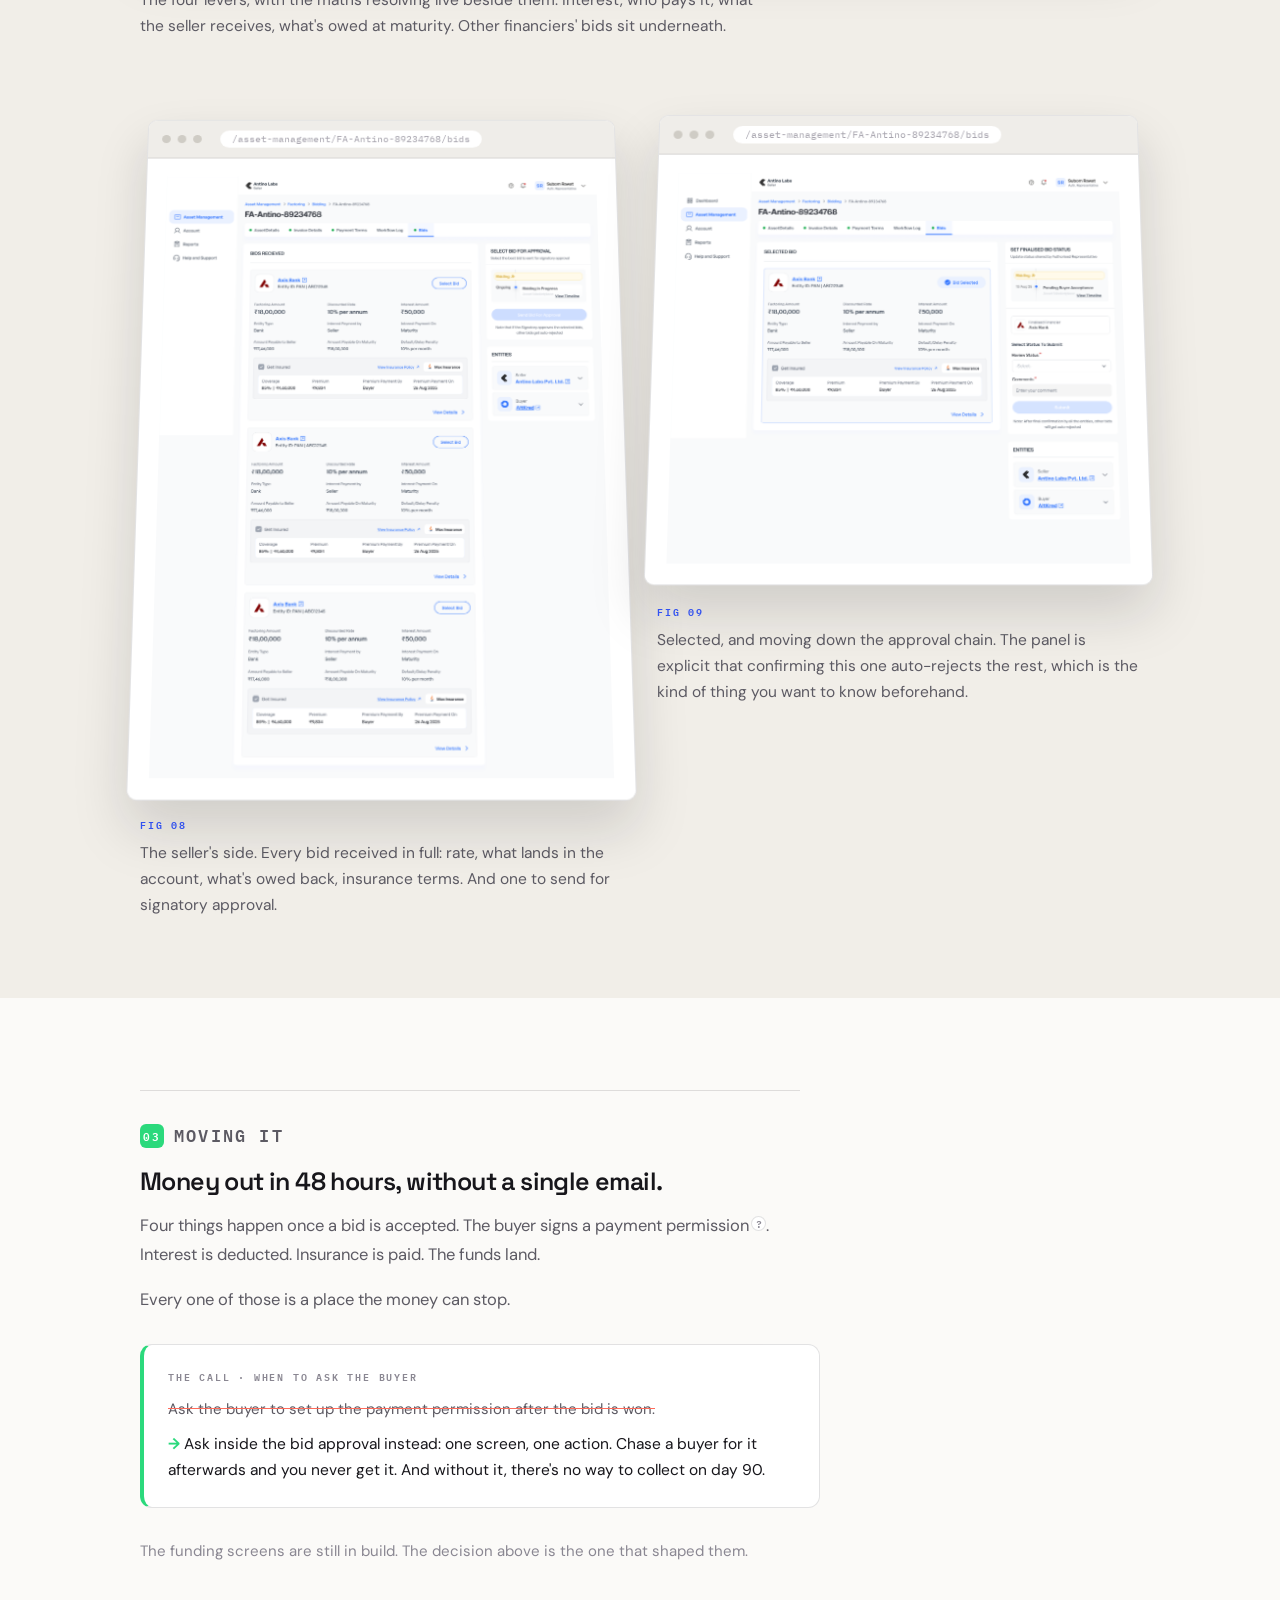
==== commit 49df4ed0: "Show screens at full height, and add a context file img.ph carried max-height 440px with object-fit " ====
--- a/case-study-altkred.html
+++ b/case-study-altkred.html
@@ -243,11 +243,14 @@
     letter-spacing: 1.8px; text-transform: uppercase; color: #B4B1BA; text-align: center; padding: 20px;
   }
   .ph small { font-size: 9.5px; font-weight: 400; letter-spacing: 1px; color: #C9C6CE; }
-  /* product screens are capped so they don't dominate the page; the top of
-     each screen is what matters, so the crop is anchored to the top */
-  img.ph { display: block; width: 100%; aspect-ratio: auto; height: auto; max-height: 440px; object-fit: cover; object-position: top center; background: none; padding: 0; }
+  /* a real screenshot renders at its own height — cropping one to a fixed
+     box hid up to 71% of the taller screens */
+  img.ph {
+    display: block; width: 100%; height: auto;
+    aspect-ratio: auto; object-fit: fill;
+    background: #FFFFFF;
+  }
   /* wide reference boards (flow boards, moodboard) are meant to be seen whole */
-  .wideboard img.ph { max-height: none; object-fit: contain; }
 
   /* two screens per row */
   /* screens run one to a line; .two is for the few places where a pair
@@ -390,6 +393,9 @@
   .metric .fill { height: 100%; border-radius: 9px; display: flex; align-items: center; padding: 0 18px; font-family: 'Space Grotesk', sans-serif; font-weight: 600; font-size: 18px; letter-spacing: -.4px; white-space: nowrap; }
   .metric .fill.was { width: 100%; background: rgba(255,255,255,.13); color: rgba(255,255,255,.9); }
   .metric .fill.now { width: 22%; min-width: 146px; background: var(--green); color: var(--ink); }
+  .metric .delta { margin: 24px 0 0; padding-top: 22px; border-top: 1px solid rgba(255,255,255,.14); display: flex; align-items: baseline; gap: 12px; flex-wrap: wrap; }
+  .metric .delta b { font-family: 'Space Grotesk', sans-serif; font-weight: 600; font-size: 30px; letter-spacing: -1.2px; color: var(--yellow); }
+  .metric .delta span { flex: 1 1 240px; font-size: 13.5px; line-height: 1.55; color: rgba(255,255,255,.66); }
   .metric .swaps { margin-top: 28px; padding-top: 26px; border-top: 1px solid rgba(255,255,255,.14); }
   .metric .swaps .lbl2 { margin: 0 0 8px; font-family: 'IBM Plex Mono', monospace; font-size: 10.5px; font-weight: 600; letter-spacing: 1.6px; text-transform: uppercase; color: rgba(255,255,255,.5); }
   .metric .swaps .r { display: grid; grid-template-columns: 1fr 1fr; gap: 18px; padding: 14px 0; border-top: 1px solid rgba(255,255,255,.09); align-items: baseline; }
@@ -459,8 +465,7 @@
     .metric .bar .lbl { text-align: left; }
     .metric .swaps .r { grid-template-columns: 1fr; gap: 2px; }
     .sideq { padding: 22px 20px 24px; }
-    .grid2 { grid-template-columns: 1fr; gap: 20px; }
-    img.ph { max-height: 380px; }
+    .grid2, .grid2.two { grid-template-columns: 1fr; gap: 20px; }
   }
 </style>
 </head>
